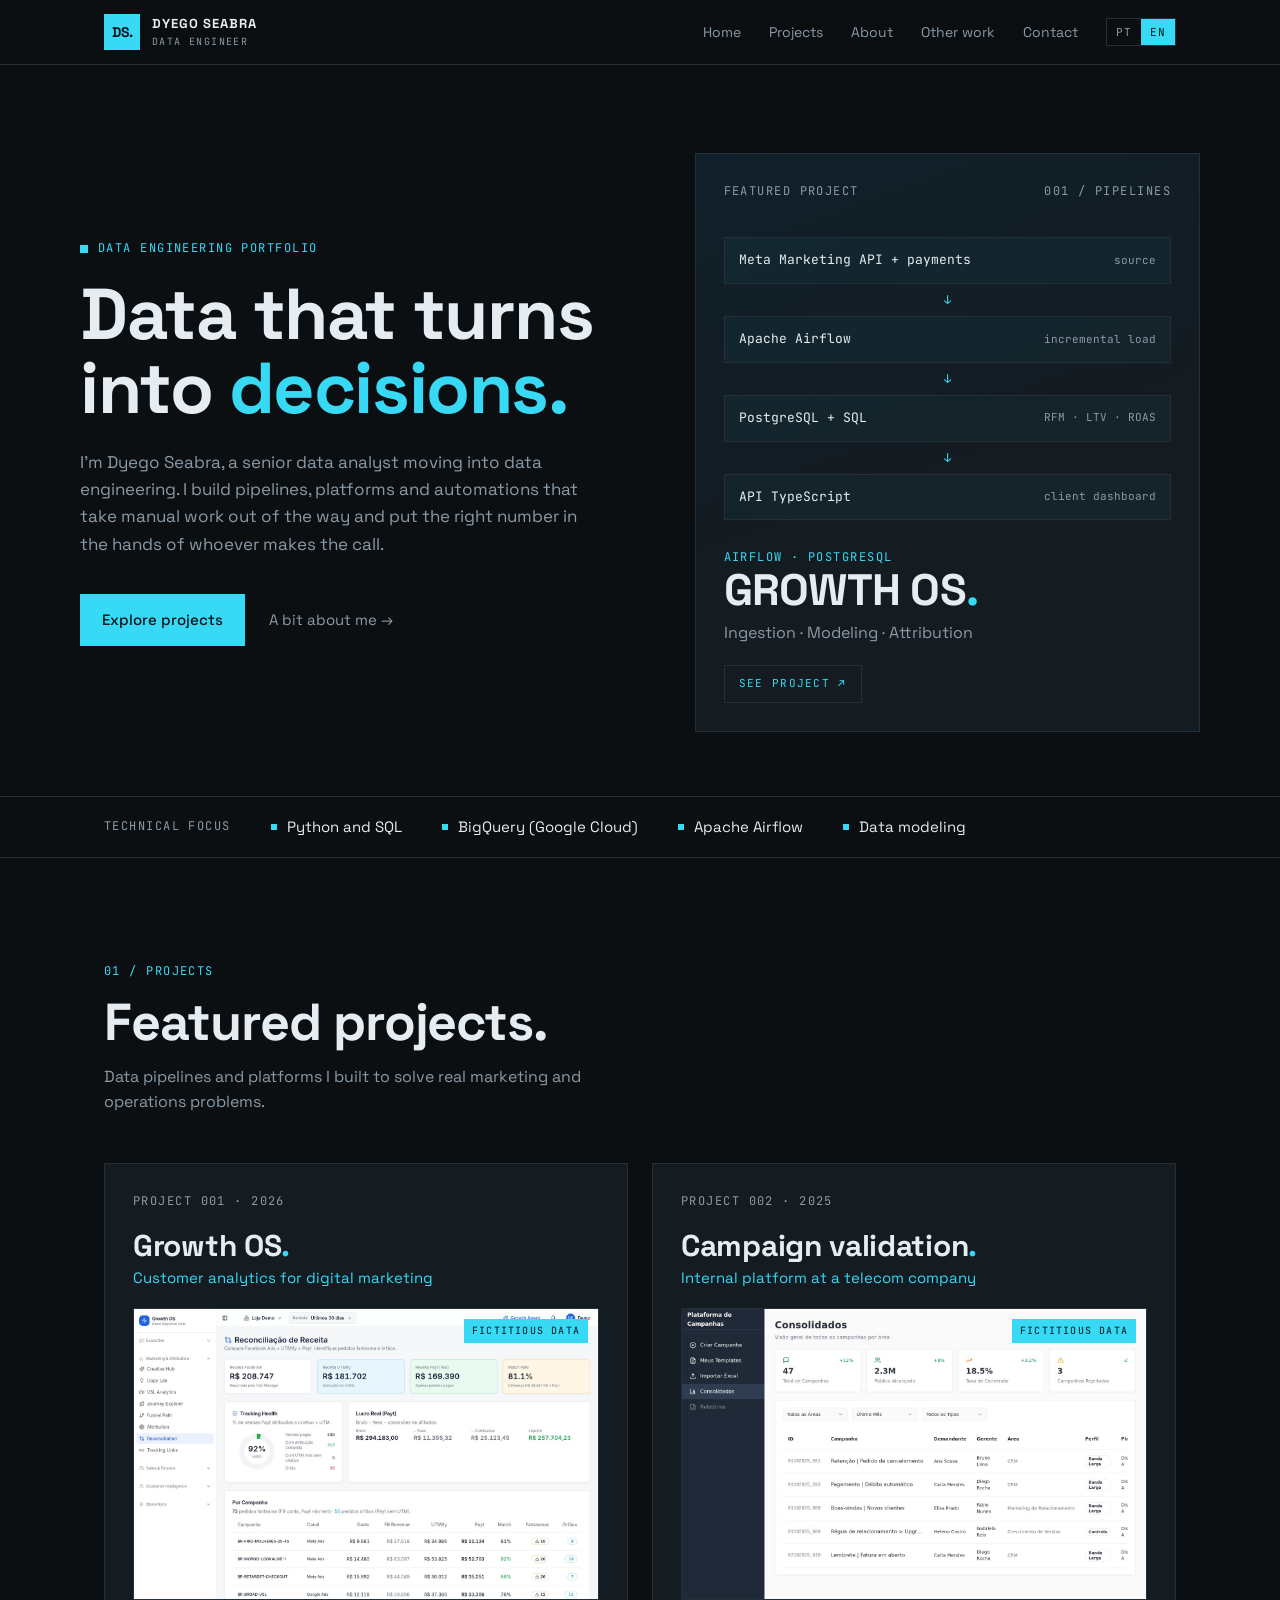
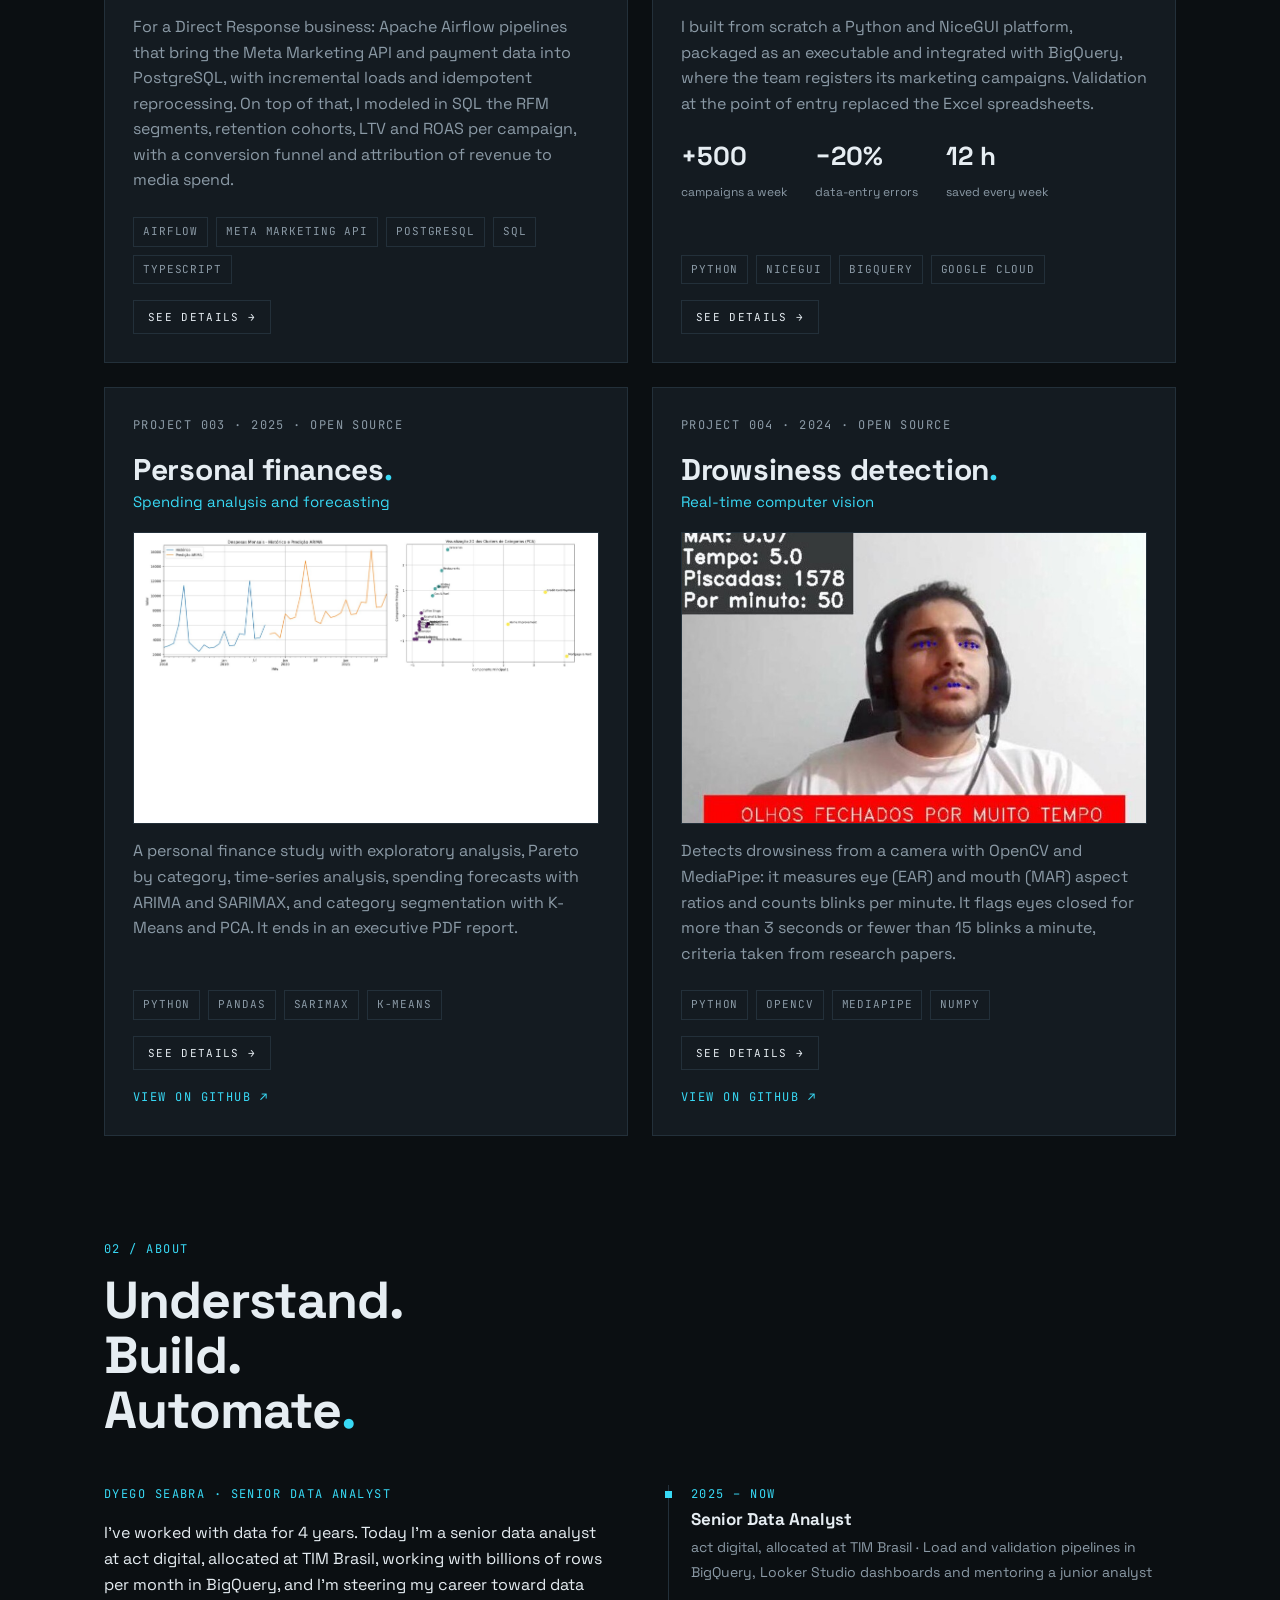
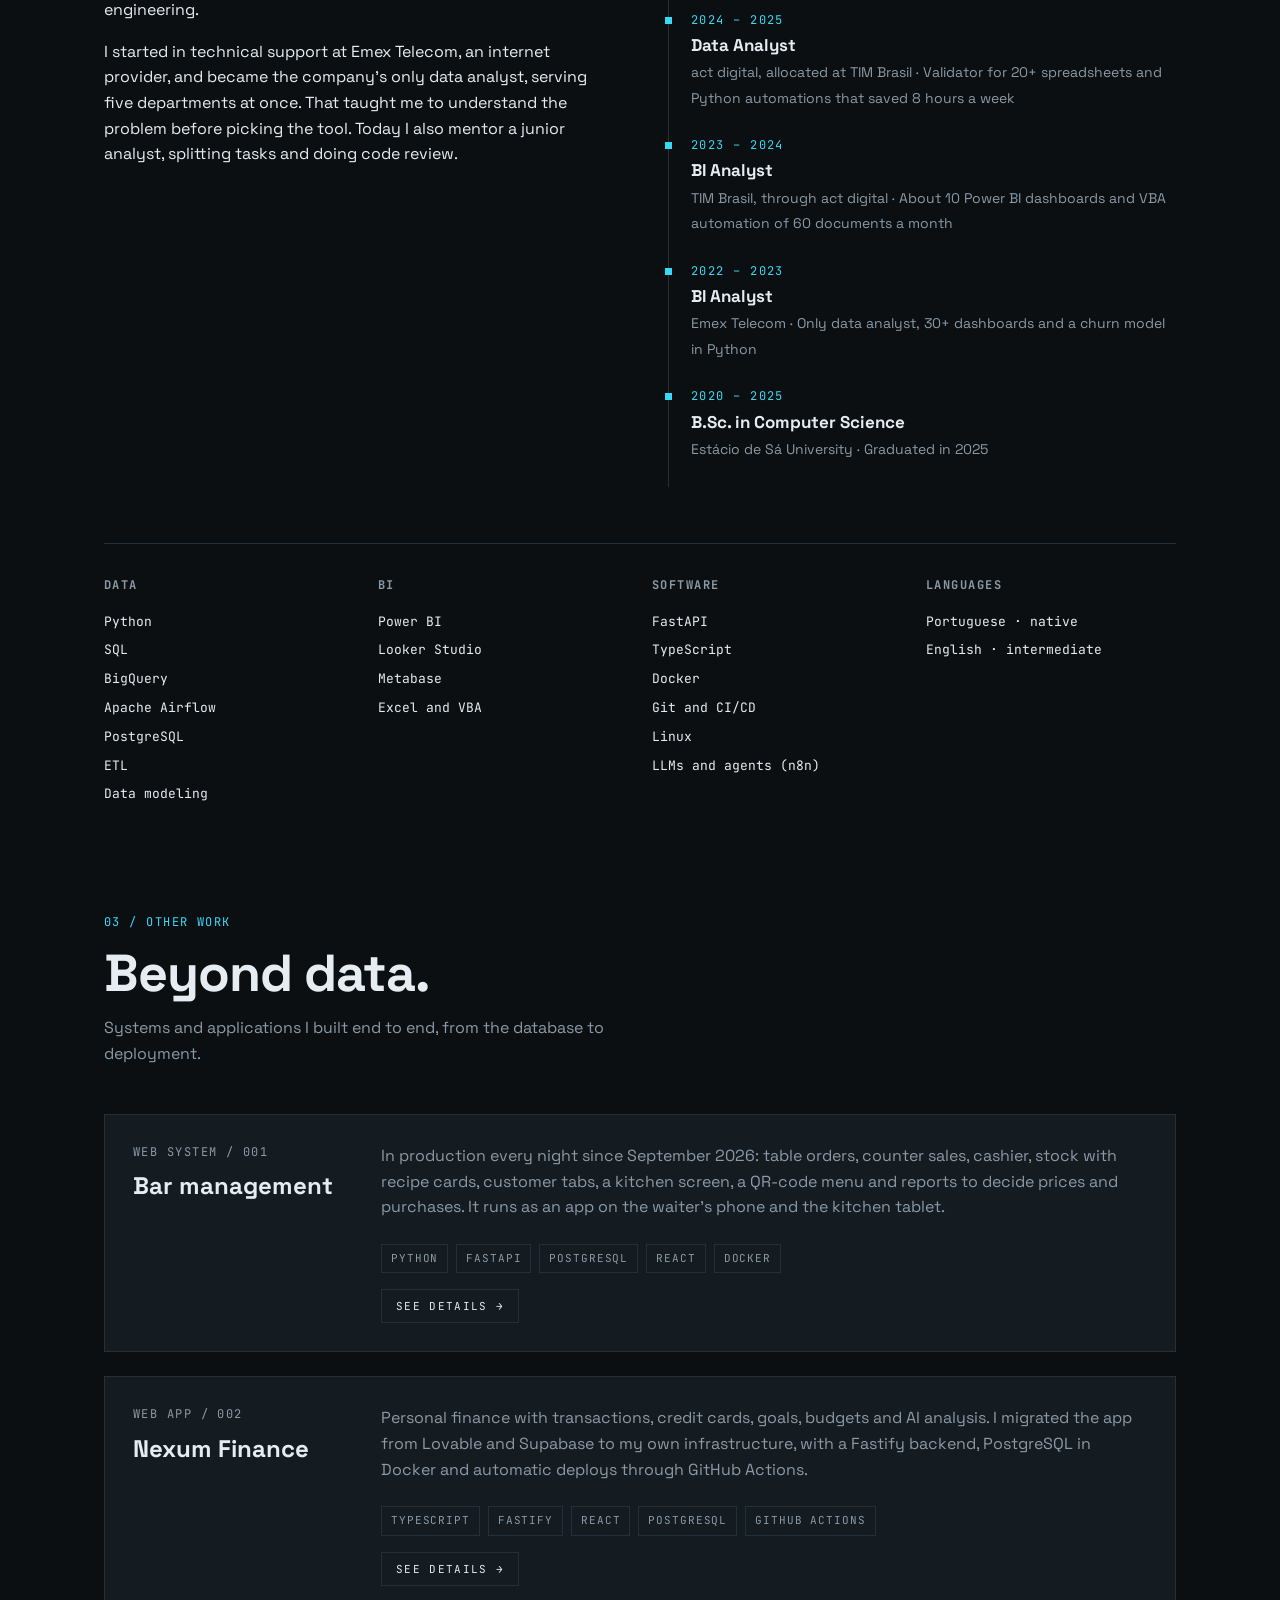
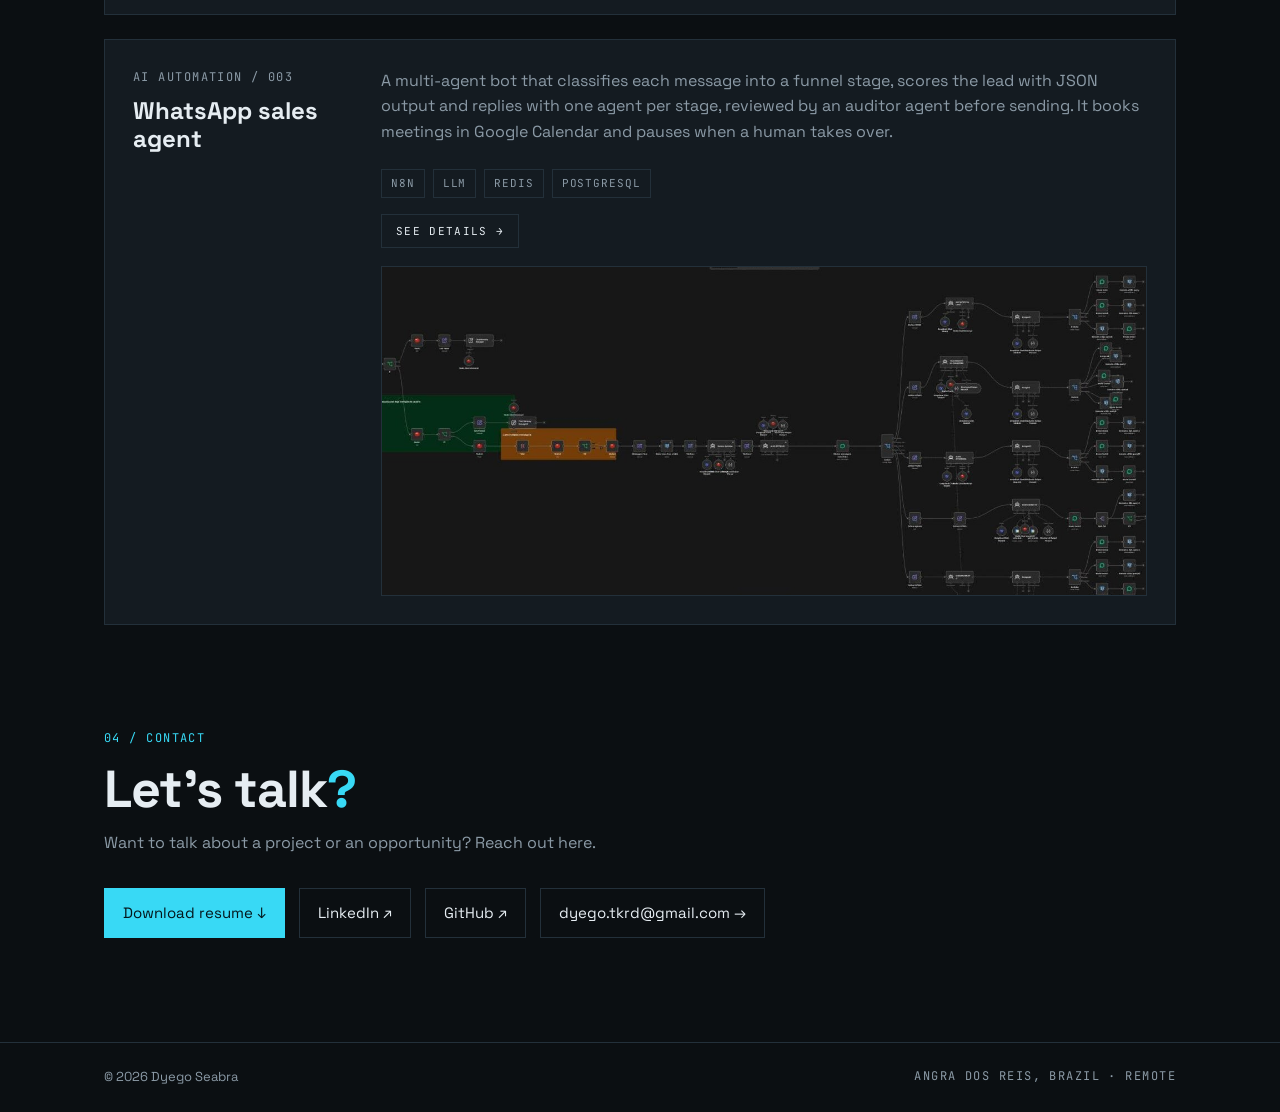
==== index.html @ cc2c8b15 "Adiciona foto da detecção de sonolência Co-Authored-By: Claude Opus 5.5 <noreply@anthropic.com>" ====
<!doctype html>
<html lang="pt-BR" data-lang="pt">
<head>
<meta charset="utf-8">
<meta name="viewport" content="width=device-width, initial-scale=1">
<title>Dyego Seabra — Data Engineer</title>
<meta name="description" content="Portfólio de Dyego Seabra: pipelines de dados, BigQuery, Airflow, automação com Python e sistemas web. Data engineering portfolio.">
<link rel="preconnect" href="https://fonts.googleapis.com">
<link rel="preconnect" href="https://fonts.gstatic.com" crossorigin>
<link href="https://fonts.googleapis.com/css2?family=Space+Grotesk:wght@400;500;700&family=JetBrains+Mono:wght@400;500&display=swap" rel="stylesheet">
<script>
  // Idioma: escolha salva > idioma do navegador > português
  (function () {
    var lang = null;
    try { lang = localStorage.getItem("lang"); } catch (e) {}
    if (!lang) lang = (navigator.language || "pt").toLowerCase().indexOf("pt") === 0 ? "pt" : "en";
    document.documentElement.setAttribute("data-lang", lang);
    document.documentElement.lang = lang === "en" ? "en" : "pt-BR";
  })();
</script>
<style>
  :root {
    --bg: #0b0f12;
    --card: #141b21;
    --line: #23303a;
    --text: #e6edf2;
    --muted: #8b9aa6;
    --accent: #38d9f5;
    --accent-ink: #04161b;
    --mono: "JetBrains Mono", ui-monospace, monospace;
    --sans: "Space Grotesk", system-ui, sans-serif;
  }
  * { box-sizing: border-box; margin: 0; padding: 0; }
  html { scroll-behavior: smooth; }
  body { background: var(--bg); color: var(--text); font-family: var(--sans); line-height: 1.6; }
  a { color: inherit; text-decoration: none; }
  html[data-lang="en"] .pt { display: none !important; }
  html:not([data-lang="en"]) .en { display: none !important; }
  .wrap { max-width: 1120px; margin: 0 auto; padding: 0 24px; }
  .mono { font-family: var(--mono); font-size: 12px; letter-spacing: .12em; text-transform: uppercase; }
  .muted { color: var(--muted); }
  .accent { color: var(--accent); }

  header { position: sticky; top: 0; z-index: 10; background: rgba(11,15,18,.85); backdrop-filter: blur(8px); border-bottom: 1px solid var(--line); }
  header .wrap { display: flex; align-items: center; justify-content: space-between; height: 64px; gap: 16px; }
  .brand { display: flex; align-items: center; gap: 12px; }
  .logo { width: 36px; height: 36px; display: grid; place-items: center; background: var(--accent); color: var(--accent-ink); font-weight: 700; font-size: 14px; }
  .brand b { display: block; font-size: 13px; letter-spacing: .08em; }
  .brand span { display: block; font-family: var(--mono); font-size: 10px; color: var(--muted); letter-spacing: .14em; }
  .right { display: flex; align-items: center; gap: 28px; }
  nav { display: flex; gap: 28px; font-size: 14px; color: var(--muted); }
  nav a:hover { color: var(--text); }
  .langs { display: flex; border: 1px solid var(--line); }
  .langs button { background: none; border: 0; color: var(--muted); font-family: var(--mono); font-size: 11px; letter-spacing: .1em; padding: 6px 9px; cursor: pointer; }
  .langs button[aria-pressed="true"] { background: var(--accent); color: var(--accent-ink); }

  .hero { padding: 88px 0 64px; display: grid; grid-template-columns: 1.05fr .95fr; gap: 56px; align-items: center; }
  .eyebrow { display: flex; align-items: center; gap: 10px; color: var(--accent); margin-bottom: 20px; }
  .eyebrow::before { content: ""; width: 8px; height: 8px; background: var(--accent); flex: none; }
  h1 { font-size: clamp(44px, 6vw, 72px); line-height: 1.02; letter-spacing: -.02em; font-weight: 700; }
  .lead { margin-top: 24px; max-width: 520px; color: var(--muted); font-size: 17px; }
  .cta { margin-top: 36px; display: flex; gap: 24px; align-items: center; flex-wrap: wrap; }
  .btn { background: var(--accent); color: var(--accent-ink); padding: 14px 22px; font-weight: 500; font-size: 15px; }
  .btn:hover { filter: brightness(1.1); }
  .link { color: var(--muted); font-size: 15px; }
  .link:hover { color: var(--text); }

  .feature { border: 1px solid var(--line); background: linear-gradient(160deg, #10202a, var(--card) 55%); padding: 28px; display: block; }
  .feature .top { display: flex; justify-content: space-between; gap: 12px; color: var(--muted); }
  .pipe { margin: 36px 0 28px; display: grid; gap: 10px; }
  .node { display: flex; align-items: center; justify-content: space-between; gap: 12px; border: 1px solid var(--line); background: rgba(56,217,245,.04); padding: 12px 14px; font-family: var(--mono); font-size: 13px; }
  .node small { color: var(--muted); font-size: 11px; text-align: right; }
  .arrow { text-align: center; color: var(--accent); font-family: var(--mono); font-size: 12px; line-height: 1; }
  .feature h3 { font-size: 44px; line-height: 1; letter-spacing: -.02em; }
  .feature p { color: var(--muted); margin-top: 8px; }
  .feature .more { display: inline-block; margin-top: 20px; color: var(--accent); }

  .focus { border-top: 1px solid var(--line); border-bottom: 1px solid var(--line); }
  .focus .wrap { display: flex; align-items: center; gap: 16px 40px; padding-top: 18px; padding-bottom: 18px; flex-wrap: wrap; }
  .focus .item { display: flex; align-items: center; gap: 10px; font-size: 15px; }
  .focus .item::before { content: ""; width: 6px; height: 6px; background: var(--accent); }

  section { padding: 104px 0 0; }
  .label { color: var(--accent); margin-bottom: 14px; }
  h2 { font-size: clamp(34px, 4.5vw, 52px); line-height: 1.05; letter-spacing: -.02em; }
  .intro { color: var(--muted); max-width: 560px; margin-top: 14px; }

  .grid { margin-top: 48px; display: grid; grid-template-columns: repeat(2, 1fr); gap: 24px; }
  .card { border: 1px solid var(--line); background: var(--card); padding: 28px; display: flex; flex-direction: column; }
  .card .num { color: var(--muted); }
  .card h3 { font-size: 30px; line-height: 1.1; margin: 18px 0 4px; letter-spacing: -.01em; }
  .card .sub { color: var(--accent); font-size: 15px; }
  .card p { color: var(--muted); margin-top: 14px; }
  .stats { display: flex; gap: 28px; margin-top: 20px; flex-wrap: wrap; }
  .stats div b { display: block; font-size: 26px; }
  .stats div span { font-size: 12px; color: var(--muted); }
  .tags { margin-top: auto; padding-top: 24px; display: flex; flex-wrap: wrap; gap: 8px; }
  .tag { font-family: var(--mono); font-size: 11px; letter-spacing: .08em; border: 1px solid var(--line); padding: 5px 9px; color: var(--muted); }
  .shot { position: relative; display: block; margin-top: 18px; border: 1px solid var(--line); background: #fff; overflow: hidden; }
  .shot img { display: block; width: 100%; aspect-ratio: 16 / 10; object-fit: cover; object-position: top left; transition: transform .3s; }
  .shot:hover img { transform: scale(1.02); }
  .shot.wide { background: #1e1e1e; }
  .shot.wide img { aspect-ratio: 21 / 9; object-position: center; }
  .shot.fit img { object-fit: contain; }
  .shot.dark { background: #1e1e1e; }
  .shot.dark img { object-position: center; }
  .badge { position: absolute; top: 10px; right: 10px; background: var(--accent); color: var(--accent-ink); font-size: 10px; padding: 4px 8px; }
  .card .repo { margin-top: 18px; color: var(--accent); }
  .card .repo:hover { text-decoration: underline; }

  .about { display: grid; grid-template-columns: 1fr 1fr; gap: 56px; margin-top: 48px; }
  .about p + p { margin-top: 16px; }
  .about .who { color: var(--accent); margin: 0 0 16px; }
  .timeline { list-style: none; border-left: 1px solid var(--line); }
  .timeline li { padding: 0 0 26px 22px; position: relative; }
  .timeline li::before { content: ""; position: absolute; left: -4px; top: 6px; width: 7px; height: 7px; background: var(--accent); }
  .timeline .when { color: var(--accent); }
  .timeline b { display: block; font-size: 17px; margin-top: 2px; }
  .timeline span.d { color: var(--muted); font-size: 14px; }
  .skills { margin-top: 56px; display: grid; grid-template-columns: repeat(4, 1fr); gap: 24px; border-top: 1px solid var(--line); padding-top: 32px; }
  .skills h4 { margin-bottom: 12px; color: var(--muted); }
  .skills li { list-style: none; font-family: var(--mono); font-size: 13px; padding: 4px 0; }

  .others { margin-top: 48px; display: grid; gap: 24px; }
  .row { border: 1px solid var(--line); background: var(--card); padding: 28px; display: grid; grid-template-columns: 220px 1fr; gap: 28px; }
  .row h3 { font-size: 24px; line-height: 1.15; margin-top: 10px; }
  .row p { color: var(--muted); }

  .contact { padding-bottom: 104px; }
  .links { margin-top: 32px; display: flex; gap: 14px; flex-wrap: wrap; }
  .pill { border: 1px solid var(--line); padding: 12px 18px; font-size: 15px; }
  .pill:hover { border-color: var(--accent); color: var(--accent); }
  .pill.solid { background: var(--accent); color: var(--accent-ink); border-color: var(--accent); }
  .pill.solid:hover { filter: brightness(1.1); color: var(--accent-ink); }
  footer { border-top: 1px solid var(--line); padding: 24px 0; color: var(--muted); font-size: 13px; }
  footer .wrap { display: flex; justify-content: space-between; gap: 16px; flex-wrap: wrap; }


  /* Painel de detalhes */
  .more { margin-top: 16px; align-self: flex-start; background: none; border: 1px solid var(--line); color: var(--text); padding: 9px 14px; cursor: pointer; font-size: 11px; }
  .more:hover { border-color: var(--accent); color: var(--accent); }
  dialog#projeto { margin: auto; padding: 0; border: 1px solid var(--line); background: var(--bg); color: var(--text); width: min(980px, calc(100vw - 32px)); max-height: calc(100vh - 48px); }
  dialog#projeto::backdrop { background: rgba(3,6,8,.78); backdrop-filter: blur(3px); }
  .m-wrap { position: relative; padding: 36px; overflow-y: auto; max-height: calc(100vh - 50px); }
  .m-close { position: sticky; top: 0; float: right; margin: -16px -16px 0 0; width: 40px; height: 40px; background: var(--card); color: var(--text); border: 1px solid var(--line); font-size: 22px; cursor: pointer; z-index: 2; }
  .m-close:hover { color: var(--accent); border-color: var(--accent); }
  .m-kicker { color: var(--muted); }
  .m-title { font-size: clamp(30px, 4vw, 44px); line-height: 1.05; margin-top: 10px; letter-spacing: -.02em; }
  .m-sub { color: var(--accent); margin-top: 6px; }
  .m-main { margin-top: 24px; border: 1px solid var(--line); background: #fff; }
  .m-main img { display: block; width: 100%; max-height: 62vh; object-fit: contain; background: #fff; }
  .m-main figcaption { background: var(--card); color: var(--muted); font-size: 14px; padding: 12px 14px; border-top: 1px solid var(--line); }
  .m-thumbs { display: flex; gap: 10px; margin-top: 10px; overflow-x: auto; }
  .m-thumb { flex: none; width: 120px; height: 76px; padding: 0; border: 1px solid var(--line); background: #fff; cursor: pointer; opacity: .55; }
  .m-thumb.on, .m-thumb:hover { opacity: 1; border-color: var(--accent); }
  .m-thumb img { width: 100%; height: 100%; object-fit: cover; object-position: top left; display: block; }
  .m-note, .m-empty { color: var(--muted); margin-top: 10px; }
  .m-empty { border: 1px dashed var(--line); padding: 22px; margin-top: 24px; text-align: center; }
  .m-body h4 { color: var(--accent); margin: 28px 0 10px; }
  .m-body p, .m-body li { color: var(--muted); }
  .m-body ul { padding-left: 18px; display: grid; gap: 6px; }
  .m-body .tags { padding-top: 0; margin-top: 0; }
  .m-body .repo { display: inline-block; margin-top: 24px; color: var(--accent); }
  body.locked { overflow: hidden; }
  @media (max-width: 560px) { .m-wrap { padding: 24px 18px; } .m-thumb { width: 92px; height: 60px; } }
  @media (max-width: 860px) {
    nav { display: none; }
    .hero, .about, .grid { grid-template-columns: 1fr; }
    .hero { padding-top: 56px; gap: 40px; }
    .skills { grid-template-columns: repeat(2, 1fr); }
    .row { grid-template-columns: 1fr; gap: 12px; }
    section { padding-top: 80px; }
  }
  @media (max-width: 420px) {
    .wrap { padding: 0 16px; }
    .skills { grid-template-columns: 1fr; }
    .feature h3 { font-size: 36px; }
    .brand b { font-size: 12px; }
  }
</style>
</head>
<body>

<header>
  <div class="wrap">
    <a class="brand" href="#inicio">
      <div class="logo">DS.</div>
      <div><b>DYEGO SEABRA</b><span>DATA ENGINEER</span></div>
    </a>
    <div class="right">
      <nav>
        <a href="#inicio"><span class="pt">Início</span><span class="en">Home</span></a>
        <a href="#projetos"><span class="pt">Projetos</span><span class="en">Projects</span></a>
        <a href="#sobre"><span class="pt">Sobre</span><span class="en">About</span></a>
        <a href="#outros"><span class="pt">Outros trabalhos</span><span class="en">Other work</span></a>
        <a href="#contato"><span class="pt">Contato</span><span class="en">Contact</span></a>
      </nav>
      <div class="langs" role="group" aria-label="Idioma / Language">
        <button type="button" data-set="pt">PT</button>
        <button type="button" data-set="en">EN</button>
      </div>
    </div>
  </div>
</header>

<main>
  <div class="wrap hero" id="inicio">
    <div>
      <div class="eyebrow mono"><span class="pt">Portfólio de engenharia de dados</span><span class="en">Data engineering portfolio</span></div>
      <h1 class="pt">Dados que viram <span class="accent">decisão.</span></h1>
      <h1 class="en">Data that turns into <span class="accent">decisions.</span></h1>
      <p class="lead pt">Sou Dyego Seabra, analista de dados sênior em transição para engenharia de dados. Construo pipelines, plataformas e automações que tiram o trabalho manual do caminho e deixam o número certo na mão de quem decide.</p>
      <p class="lead en">I'm Dyego Seabra, a senior data analyst moving into data engineering. I build pipelines, platforms and automations that take manual work out of the way and put the right number in the hands of whoever makes the call.</p>
      <div class="cta">
        <a class="btn" href="#projetos"><span class="pt">Explorar projetos</span><span class="en">Explore projects</span></a>
        <a class="link" href="#sobre"><span class="pt">Um pouco sobre mim →</span><span class="en">A bit about me →</span></a>
      </div>
    </div>

    <a class="feature" href="#projetos">
      <div class="top mono"><span><span class="pt">Projeto em destaque</span><span class="en">Featured project</span></span><span>001 / Pipelines</span></div>
      <div class="pipe" aria-hidden="true">
        <div class="node"><span>Meta Marketing API + <span class="pt">pagamentos</span><span class="en">payments</span></span> <small><span class="pt">fonte</span><span class="en">source</span></small></div>
        <div class="arrow">↓</div>
        <div class="node">Apache Airflow <small><span class="pt">carga incremental</span><span class="en">incremental load</span></small></div>
        <div class="arrow">↓</div>
        <div class="node">PostgreSQL + SQL <small>RFM · LTV · ROAS</small></div>
        <div class="arrow">↓</div>
        <div class="node">API TypeScript <small><span class="pt">painel do cliente</span><span class="en">client dashboard</span></small></div>
      </div>
      <div class="mono accent">Airflow · PostgreSQL</div>
      <h3>GROWTH OS<span class="accent">.</span></h3>
      <p><span class="pt">Ingestão · Modelagem · Atribuição</span><span class="en">Ingestion · Modeling · Attribution</span></p>
      <span class="more mono"><span class="pt">Conhecer projeto ↗</span><span class="en">See project ↗</span></span>
    </a>
  </div>

  <div class="focus">
    <div class="wrap">
      <span class="mono muted"><span class="pt">Foco técnico</span><span class="en">Technical focus</span></span>
      <span class="item"><span class="pt">Python e SQL</span><span class="en">Python and SQL</span></span>
      <span class="item">BigQuery (Google Cloud)</span>
      <span class="item">Apache Airflow</span>
      <span class="item"><span class="pt">Modelagem de dados</span><span class="en">Data modeling</span></span>
    </div>
  </div>

  <section id="projetos">
    <div class="wrap">
      <div class="label mono"><span class="pt">01 / Projetos</span><span class="en">01 / Projects</span></div>
      <h2><span class="pt">Projetos em destaque.</span><span class="en">Featured projects.</span></h2>
      <p class="intro pt">Pipelines e plataformas de dados que construí para resolver problemas reais de marketing e operação.</p>
      <p class="intro en">Data pipelines and platforms I built to solve real marketing and operations problems.</p>

      <div class="grid">
        <article class="card">
          <div class="num mono"><span class="pt">Projeto</span><span class="en">Project</span> 001 · 2026</div>
          <h3>Growth OS<span class="accent">.</span></h3>
          <div class="sub"><span class="pt">Customer Analytics para marketing digital</span><span class="en">Customer analytics for digital marketing</span></div>
          <a class="shot" href="#growth-os" data-open="growth-os"><img src="assets/img/growth-os.jpg" alt="Tela de reconciliação de receita do Growth OS" loading="lazy"><span class="badge mono"><span class="pt">Dados fictícios</span><span class="en">Fictitious data</span></span></a>
          <p class="pt">Para um cliente de Direct Response: pipelines em Apache Airflow que trazem a Meta Marketing API e os pagamentos para o PostgreSQL, com carga incremental e reprocessamento idempotente. Em cima disso, modelei em SQL o RFM, as coortes de retenção, o LTV e o ROAS por campanha, com funil de conversões e atribuição da receita ao gasto de mídia.</p>
          <p class="en">For a Direct Response business: Apache Airflow pipelines that bring the Meta Marketing API and payment data into PostgreSQL, with incremental loads and idempotent reprocessing. On top of that, I modeled in SQL the RFM segments, retention cohorts, LTV and ROAS per campaign, with a conversion funnel and attribution of revenue to media spend.</p>
          <div class="tags"><span class="tag">AIRFLOW</span><span class="tag">META MARKETING API</span><span class="tag">POSTGRESQL</span><span class="tag">SQL</span><span class="tag">TYPESCRIPT</span></div>
          <button type="button" class="more mono" data-open="growth-os"><span class="pt">Ver detalhes →</span><span class="en">See details →</span></button>
        </article>

        <article class="card">
          <div class="num mono"><span class="pt">Projeto</span><span class="en">Project</span> 002 · 2025</div>
          <h3><span class="pt">Validação de campanhas</span><span class="en">Campaign validation</span><span class="accent">.</span></h3>
          <div class="sub"><span class="pt">Plataforma interna numa operadora de telecom</span><span class="en">Internal platform at a telecom company</span></div>
          <a class="shot" href="#campanhas" data-open="campanhas"><img src="assets/img/campanhas-consolidados.jpg" alt="Tela de consolidados da plataforma de campanhas" loading="lazy"><span class="badge mono"><span class="pt">Dados fictícios</span><span class="en">Fictitious data</span></span></a>
          <p class="pt">Criei do zero uma plataforma em Python e NiceGUI, empacotada como executável e integrada ao BigQuery, onde a equipe cadastra as campanhas de marketing. As validações na entrada substituíram as planilhas de Excel.</p>
          <p class="en">I built from scratch a Python and NiceGUI platform, packaged as an executable and integrated with BigQuery, where the team registers its marketing campaigns. Validation at the point of entry replaced the Excel spreadsheets.</p>
          <div class="stats">
            <div><b>+500</b><span><span class="pt">campanhas por semana</span><span class="en">campaigns a week</span></span></div>
            <div><b>−20%</b><span><span class="pt">erros de cadastro</span><span class="en">data-entry errors</span></span></div>
            <div><b>12 h</b><span><span class="pt">por semana liberadas</span><span class="en">saved every week</span></span></div>
          </div>
          <div class="tags"><span class="tag">PYTHON</span><span class="tag">NICEGUI</span><span class="tag">BIGQUERY</span><span class="tag">GOOGLE CLOUD</span></div>
          <button type="button" class="more mono" data-open="campanhas"><span class="pt">Ver detalhes →</span><span class="en">See details →</span></button>
        </article>

        <article class="card">
          <div class="num mono"><span class="pt">Projeto</span><span class="en">Project</span> 003 · 2025 · <span class="pt">código aberto</span><span class="en">open source</span></div>
          <h3><span class="pt">Finanças pessoais</span><span class="en">Personal finances</span><span class="accent">.</span></h3>
          <div class="sub"><span class="pt">Análise e previsão de despesas</span><span class="en">Spending analysis and forecasting</span></div>
          <a class="shot fit" href="#financas" data-open="financas"><img src="assets/img/financas-pessoais.jpg" alt="Previsão de despesas com ARIMA e clusters de categorias com PCA" loading="lazy"></a>
          <p class="pt">Estudo de finanças pessoais com análise exploratória, Pareto por categoria, análise temporal, previsão de despesas com ARIMA e SARIMAX e segmentação de categorias com K-Means e PCA. Termina num relatório executivo em PDF.</p>
          <p class="en">A personal finance study with exploratory analysis, Pareto by category, time-series analysis, spending forecasts with ARIMA and SARIMAX, and category segmentation with K-Means and PCA. It ends in an executive PDF report.</p>
          <div class="tags"><span class="tag">PYTHON</span><span class="tag">PANDAS</span><span class="tag">SARIMAX</span><span class="tag">K-MEANS</span></div>
          <button type="button" class="more mono" data-open="financas"><span class="pt">Ver detalhes →</span><span class="en">See details →</span></button>
          <a class="repo mono" href="https://github.com/DyegoTkrD/personal-finances" target="_blank" rel="noopener"><span class="pt">Ver no GitHub ↗</span><span class="en">View on GitHub ↗</span></a>
        </article>

        <article class="card">
          <div class="num mono"><span class="pt">Projeto</span><span class="en">Project</span> 004 · 2024 · <span class="pt">código aberto</span><span class="en">open source</span></div>
          <h3><span class="pt">Detecção de sonolência</span><span class="en">Drowsiness detection</span><span class="accent">.</span></h3>
          <div class="sub"><span class="pt">Visão computacional em tempo real</span><span class="en">Real-time computer vision</span></div>
          <a class="shot dark" href="#sonolencia" data-open="sonolencia"><img src="assets/img/sonolencia.jpg" alt="Detecção de sonolência em tempo real" loading="lazy"></a>
          <p class="pt">Detecta sonolência pela câmera com OpenCV e MediaPipe: mede a abertura dos olhos (EAR) e da boca (MAR) e conta as piscadas por minuto. Sinaliza olho fechado por mais de 3 segundos ou menos de 15 piscadas por minuto, critérios tirados de artigos sobre o tema.</p>
          <p class="en">Detects drowsiness from a camera with OpenCV and MediaPipe: it measures eye (EAR) and mouth (MAR) aspect ratios and counts blinks per minute. It flags eyes closed for more than 3 seconds or fewer than 15 blinks a minute, criteria taken from research papers.</p>
          <div class="tags"><span class="tag">PYTHON</span><span class="tag">OPENCV</span><span class="tag">MEDIAPIPE</span><span class="tag">NUMPY</span></div>
          <button type="button" class="more mono" data-open="sonolencia"><span class="pt">Ver detalhes →</span><span class="en">See details →</span></button>
          <a class="repo mono" href="https://github.com/DyegoTkrD/Deteccao-Sonolencia" target="_blank" rel="noopener"><span class="pt">Ver no GitHub ↗</span><span class="en">View on GitHub ↗</span></a>
        </article>
      </div>
    </div>
  </section>

  <section id="sobre">
    <div class="wrap">
      <div class="label mono"><span class="pt">02 / Sobre</span><span class="en">02 / About</span></div>
      <h2 class="pt">Entender.<br>Construir.<br>Automatizar<span class="accent">.</span></h2>
      <h2 class="en">Understand.<br>Build.<br>Automate<span class="accent">.</span></h2>

      <div class="about">
        <div>
          <div class="who mono"><span class="pt">Dyego Seabra · Analista de dados sênior</span><span class="en">Dyego Seabra · Senior data analyst</span></div>
          <p class="pt">Trabalho com dados há 4 anos. Hoje sou analista de dados sênior na act digital, alocado na TIM Brasil, com bases de bilhões de linhas por mês no BigQuery, e estou direcionando a carreira para engenharia de dados.</p>
          <p class="en">I've worked with data for 4 years. Today I'm a senior data analyst at act digital, allocated at TIM Brasil, working with billions of rows per month in BigQuery, and I'm steering my career toward data engineering.</p>
          <p class="pt">Comecei no suporte técnico da Emex Telecom, uma provedora de internet, e virei o único analista de dados da empresa, atendendo cinco áreas ao mesmo tempo. Isso me ensinou a entender o problema antes de escolher a ferramenta. Hoje também oriento um analista júnior, com divisão de tarefas e code review.</p>
          <p class="en">I started in technical support at Emex Telecom, an internet provider, and became the company's only data analyst, serving five departments at once. That taught me to understand the problem before picking the tool. Today I also mentor a junior analyst, splitting tasks and doing code review.</p>
        </div>

        <ul class="timeline">
          <li><div class="when mono"><span class="pt">2025 – hoje</span><span class="en">2025 – now</span></div><b><span class="pt">Analista de Dados Sênior</span><span class="en">Senior Data Analyst</span></b><span class="d pt">act digital, alocado na TIM Brasil · Pipelines de carga e validação no BigQuery, dashboards em Looker Studio e orientação de um júnior</span><span class="d en">act digital, allocated at TIM Brasil · Load and validation pipelines in BigQuery, Looker Studio dashboards and mentoring a junior analyst</span></li>
          <li><div class="when mono">2024 – 2025</div><b><span class="pt">Analista de Dados Pleno</span><span class="en">Data Analyst</span></b><span class="d pt">act digital, alocado na TIM Brasil · Validador para 20+ planilhas e automações em Python que liberaram 8 h por semana</span><span class="d en">act digital, allocated at TIM Brasil · Validator for 20+ spreadsheets and Python automations that saved 8 hours a week</span></li>
          <li><div class="when mono">2023 – 2024</div><b><span class="pt">Analista de BI</span><span class="en">BI Analyst</span></b><span class="d pt">TIM Brasil, pela act digital · Cerca de 10 dashboards em Power BI e automação em VBA de 60 documentos por mês</span><span class="d en">TIM Brasil, through act digital · About 10 Power BI dashboards and VBA automation of 60 documents a month</span></li>
          <li><div class="when mono">2022 – 2023</div><b><span class="pt">Analista de BI</span><span class="en">BI Analyst</span></b><span class="d pt">Emex Telecom · Único analista de dados, 30+ dashboards e um modelo de churn em Python</span><span class="d en">Emex Telecom · Only data analyst, 30+ dashboards and a churn model in Python</span></li>
          <li><div class="when mono">2020 – 2025</div><b><span class="pt">Bacharelado em Ciência da Computação</span><span class="en">B.Sc. in Computer Science</span></b><span class="d pt">Universidade Estácio de Sá · Concluído em 2025</span><span class="d en">Estácio de Sá University · Graduated in 2025</span></li>
        </ul>
      </div>

      <div class="skills">
        <div><h4 class="mono"><span class="pt">Dados</span><span class="en">Data</span></h4><ul><li>Python</li><li>SQL</li><li>BigQuery</li><li>Apache Airflow</li><li>PostgreSQL</li><li>ETL</li><li><span class="pt">Modelagem de dados</span><span class="en">Data modeling</span></li></ul></div>
        <div><h4 class="mono">BI</h4><ul><li>Power BI</li><li>Looker Studio</li><li>Metabase</li><li><span class="pt">Excel e VBA</span><span class="en">Excel and VBA</span></li></ul></div>
        <div><h4 class="mono">Software</h4><ul><li>FastAPI</li><li>TypeScript</li><li>Docker</li><li><span class="pt">Git e CI/CD</span><span class="en">Git and CI/CD</span></li><li>Linux</li><li><span class="pt">LLMs e agentes (n8n)</span><span class="en">LLMs and agents (n8n)</span></li></ul></div>
        <div><h4 class="mono"><span class="pt">Idiomas</span><span class="en">Languages</span></h4><ul><li><span class="pt">Português · nativo</span><span class="en">Portuguese · native</span></li><li><span class="pt">Inglês · intermediário</span><span class="en">English · intermediate</span></li></ul></div>
      </div>
    </div>
  </section>

  <section id="outros">
    <div class="wrap">
      <div class="label mono"><span class="pt">03 / Outros trabalhos</span><span class="en">03 / Other work</span></div>
      <h2><span class="pt">Além dos dados.</span><span class="en">Beyond data.</span></h2>
      <p class="intro pt">Sistemas e aplicações que construí de ponta a ponta, do banco ao deploy.</p>
      <p class="intro en">Systems and applications I built end to end, from the database to deployment.</p>

      <div class="others">
        <article class="row">
          <div><div class="mono muted"><span class="pt">Sistema web</span><span class="en">Web system</span> / 001</div><h3><span class="pt">Gestão para bar</span><span class="en">Bar management</span></h3></div>
          <div>
            <p class="pt">Sistema em produção todas as noites desde setembro de 2026: comanda de mesa, balcão, caixa, estoque com ficha técnica, fiado, tela da cozinha, cardápio por QR Code e relatórios para decidir preço e compra. Roda como app no celular do garçom e no tablet da cozinha.</p>
            <p class="en">In production every night since September 2026: table orders, counter sales, cashier, stock with recipe cards, customer tabs, a kitchen screen, a QR-code menu and reports to decide prices and purchases. It runs as an app on the waiter's phone and the kitchen tablet.</p>
            <div class="tags"><span class="tag">PYTHON</span><span class="tag">FASTAPI</span><span class="tag">POSTGRESQL</span><span class="tag">REACT</span><span class="tag">DOCKER</span></div>
          <button type="button" class="more mono" data-open="bar"><span class="pt">Ver detalhes →</span><span class="en">See details →</span></button>
          </div>
        </article>
        <article class="row">
          <div><div class="mono muted"><span class="pt">Aplicação web</span><span class="en">Web app</span> / 002</div><h3>Nexum Finance</h3></div>
          <div>
            <p class="pt">Finanças pessoais com lançamentos, cartões, metas, orçamentos e análise com IA. Migrei a aplicação do Lovable e do Supabase para infraestrutura própria, com backend em Fastify, PostgreSQL em Docker e deploy automático pelo GitHub Actions.</p>
            <p class="en">Personal finance with transactions, credit cards, goals, budgets and AI analysis. I migrated the app from Lovable and Supabase to my own infrastructure, with a Fastify backend, PostgreSQL in Docker and automatic deploys through GitHub Actions.</p>
            <div class="tags"><span class="tag">TYPESCRIPT</span><span class="tag">FASTIFY</span><span class="tag">REACT</span><span class="tag">POSTGRESQL</span><span class="tag">GITHUB ACTIONS</span></div>
          <button type="button" class="more mono" data-open="nexum"><span class="pt">Ver detalhes →</span><span class="en">See details →</span></button>
          </div>
        </article>
        <article class="row">
          <div><div class="mono muted"><span class="pt">Automação com IA</span><span class="en">AI automation</span> / 003</div><h3><span class="pt">Agente comercial de WhatsApp</span><span class="en">WhatsApp sales agent</span></h3></div>
          <div>
            <p class="pt">Bot multiagente que classifica cada mensagem numa etapa do funil, pontua o lead com saída em JSON e responde com um agente por etapa, revisado por um agente auditor antes do envio. Agenda reuniões no Google Calendar e pausa quando um humano assume a conversa.</p>
            <p class="en">A multi-agent bot that classifies each message into a funnel stage, scores the lead with JSON output and replies with one agent per stage, reviewed by an auditor agent before sending. It books meetings in Google Calendar and pauses when a human takes over.</p>
            <div class="tags"><span class="tag">N8N</span><span class="tag">LLM</span><span class="tag">REDIS</span><span class="tag">POSTGRESQL</span></div>
          <button type="button" class="more mono" data-open="agente"><span class="pt">Ver detalhes →</span><span class="en">See details →</span></button>
          <a class="shot wide" href="#agente" data-open="agente"><img src="assets/img/agente-whatsapp.jpg" alt="Fluxo do agente no n8n" loading="lazy"></a>
          </div>
        </article>
      </div>
    </div>
  </section>

  <section id="contato" class="contact">
    <div class="wrap">
      <div class="label mono"><span class="pt">04 / Contato</span><span class="en">04 / Contact</span></div>
      <h2><span class="pt">Vamos conversar</span><span class="en">Let's talk</span><span class="accent">?</span></h2>
      <p class="intro pt">Quer falar sobre um projeto ou uma oportunidade? Me chama por aqui.</p>
      <p class="intro en">Want to talk about a project or an opportunity? Reach out here.</p>
      <div class="links">
        <a class="pill solid pt" href="assets/Dyego_Seabra_Engenheiro_de_Dados.pdf" download>Baixar currículo ↓</a>
        <a class="pill solid en" href="assets/Dyego_Seabra_Data_Engineer.pdf" download>Download resume ↓</a>
        <a class="pill" href="https://www.linkedin.com/in/dyegoseabradata" target="_blank" rel="noopener">LinkedIn ↗</a>
        <a class="pill" href="https://github.com/DyegoTkrD" target="_blank" rel="noopener">GitHub ↗</a>
        <a class="pill" href="mailto:dyego.tkrd@gmail.com">dyego.tkrd@gmail.com →</a>
      </div>
    </div>
  </section>
</main>
<dialog id="projeto" aria-labelledby="m-title"><div class="m-wrap"><button type="button" class="m-close" aria-label="Fechar / Close">×</button><div class="m-content"></div></div></dialog>
<template id="p-growth-os"><div class="m-kicker mono"><span class="pt">Projeto 001 · abr–jun 2026</span><span class="en">Project 001 · Apr–Jun 2026</span></div><h3 class="m-title"><span class="pt">Growth OS</span><span class="en">Growth OS</span><span class="accent">.</span></h3><div class="m-sub"><span class="pt">Customer Analytics para marketing digital</span><span class="en">Customer analytics for digital marketing</span></div><figure class="m-main"><img src="assets/img/growth-os.jpg" alt=""><figcaption><span class="pt">Reconciliação de receita: cruza a receita reportada pelo Facebook, a atribuída por UTM e a efetivamente paga, e aponta pedidos fantasma e órfãos.</span><span class="en">Revenue reconciliation: matches revenue reported by Facebook, revenue attributed by UTM and revenue actually paid, and flags ghost and orphan orders.</span></figcaption></figure><div class="m-thumbs"><button type="button" class="m-thumb on" data-src="assets/img/growth-os.jpg" data-pt="Reconciliação de receita: cruza a receita reportada pelo Facebook, a atribuída por UTM e a efetivamente paga, e aponta pedidos fantasma e órfãos." data-en="Revenue reconciliation: matches revenue reported by Facebook, revenue attributed by UTM and revenue actually paid, and flags ghost and orphan orders."><img src="assets/img/growth-os.jpg" alt="" loading="lazy"></button><button type="button" class="m-thumb" data-src="assets/img/growth-os-funil.jpg" data-pt="Funil do checkout: o caminho real dos compradores, com bump, upsell e o ponto de maior saída." data-en="Checkout funnel: the real path of buyers, with bump, upsell and the biggest drop-off point."><img src="assets/img/growth-os-funil.jpg" alt="" loading="lazy"></button><button type="button" class="m-thumb" data-src="assets/img/growth-os-war-room.jpg" data-pt="War Room: lucro do dia, feed de vendas e criativos com melhor e pior resultado." data-en="War Room: today's profit, live sales feed and best and worst performing creatives."><img src="assets/img/growth-os-war-room.jpg" alt="" loading="lazy"></button></div><p class="m-note mono"><span class="pt">As telas usam dados fictícios gerados pelo próprio sistema.</span><span class="en">Screens use fictitious data generated by the system itself.</span></p><div class="m-body"><h4 class="mono"><span class="pt">Contexto</span><span class="en">Context</span></h4><p><span class="pt">Um cliente de Direct Response, com infoprodutos e e-commerce, precisava ligar a receita de cada venda ao gasto de mídia de cada campanha.</span><span class="en">A Direct Response business, selling info products and e-commerce, needed to connect the revenue of each sale to the media spend of each campaign.</span></p><h4 class="mono"><span class="pt">O que eu fiz</span><span class="en">What I did</span></h4><ul><li><span class="pt">Pipelines de ingestão em Apache Airflow que trazem a Meta Marketing API e os pagamentos para o PostgreSQL.</span><span class="en">Apache Airflow ingestion pipelines that bring the Meta Marketing API and payment data into PostgreSQL.</span></li><li><span class="pt">Carga incremental por watermark e reprocessamento idempotente: rodar de novo não duplica nenhum dado.</span><span class="en">Watermark-based incremental loads and idempotent reprocessing: a rerun never duplicates data.</span></li><li><span class="pt">Modelagem em SQL de RFM, coortes de retenção, LTV e ROAS por campanha.</span><span class="en">SQL modeling of RFM segments, retention cohorts, LTV and ROAS per campaign.</span></li><li><span class="pt">Funil de conversões e atribuição da receita líquida ao gasto de mídia.</span><span class="en">Conversion funnel and attribution of net revenue to media spend.</span></li><li><span class="pt">Dados servidos por uma API em TypeScript para o painel do cliente.</span><span class="en">Data served through a TypeScript API to the client dashboard.</span></li></ul><h4 class="mono">Stack</h4><div class="tags"><span class=tag>APACHE AIRFLOW</span><span class=tag>PYTHON</span><span class=tag>SQL</span><span class=tag>POSTGRESQL</span><span class=tag>META MARKETING API</span><span class=tag>TYPESCRIPT</span></div></div></template><template id="p-campanhas"><div class="m-kicker mono"><span class="pt">Projeto 002 · 2025</span><span class="en">Project 002 · 2025</span></div><h3 class="m-title"><span class="pt">Validação de campanhas</span><span class="en">Campaign validation</span><span class="accent">.</span></h3><div class="m-sub"><span class="pt">Plataforma interna numa operadora de telecom</span><span class="en">Internal platform at a telecom company</span></div><figure class="m-main"><img src="assets/img/campanhas-consolidados.jpg" alt=""><figcaption><span class="pt">Consolidados: volume, público alcançado, conversão e campanhas rejeitadas por área.</span><span class="en">Overview: volume, audience reached, conversion and rejected campaigns by area.</span></figcaption></figure><div class="m-thumbs"><button type="button" class="m-thumb on" data-src="assets/img/campanhas-consolidados.jpg" data-pt="Consolidados: volume, público alcançado, conversão e campanhas rejeitadas por área." data-en="Overview: volume, audience reached, conversion and rejected campaigns by area."><img src="assets/img/campanhas-consolidados.jpg" alt="" loading="lazy"></button><button type="button" class="m-thumb" data-src="assets/img/campanhas-formulario.jpg" data-pt="Cadastro da campanha em blocos, com campos obrigatórios e dados do demandante preenchidos automaticamente." data-en="Campaign registration in blocks, with required fields and requester data filled in automatically."><img src="assets/img/campanhas-formulario.jpg" alt="" loading="lazy"></button><button type="button" class="m-thumb" data-src="assets/img/campanhas-mensagem.jpg" data-pt="Configuração da mensagem com contagem de caracteres e pré-visualização antes de enviar para validação." data-en="Message setup with character count and a preview before sending it for validation."><img src="assets/img/campanhas-mensagem.jpg" alt="" loading="lazy"></button><button type="button" class="m-thumb" data-src="assets/img/campanhas-templates.jpg" data-pt="Templates salvos para reutilizar campanhas recorrentes." data-en="Saved templates to reuse recurring campaigns."><img src="assets/img/campanhas-templates.jpg" alt="" loading="lazy"></button></div><p class="m-note mono"><span class="pt">Protótipo da interface em React, com dados fictícios. A versão em uso é em Python e NiceGUI.</span><span class="en">React interface prototype with fictitious data. The version in use is built in Python and NiceGUI.</span></p><div class="m-body"><h4 class="mono"><span class="pt">Contexto</span><span class="en">Context</span></h4><p><span class="pt">A equipe de marketing cadastrava as campanhas em planilhas de Excel, sem nenhuma validação na entrada.</span><span class="en">The marketing team registered campaigns in Excel spreadsheets, with no validation at the point of entry.</span></p><h4 class="mono"><span class="pt">O que eu fiz</span><span class="en">What I did</span></h4><ul><li><span class="pt">Criei do zero uma plataforma em Python e NiceGUI, empacotada como executável.</span><span class="en">Built from scratch a Python and NiceGUI platform, packaged as an executable.</span></li><li><span class="pt">Integração com o BigQuery pelo Google Cloud SDK: o cadastro já cai na base de dados.</span><span class="en">Integration with BigQuery through the Google Cloud SDK: each registration lands straight in the database.</span></li><li><span class="pt">Validações na entrada, que barram o erro antes de ele chegar à base.</span><span class="en">Validation at the point of entry, which stops errors before they reach the database.</span></li></ul><h4 class="mono"><span class="pt">Resultado</span><span class="en">Outcome</span></h4><ul><li><span class="pt">Mais de 500 campanhas cadastradas por semana.</span><span class="en">More than 500 campaigns registered every week.</span></li><li><span class="pt">20% menos erros de cadastro.</span><span class="en">20% fewer data-entry errors.</span></li><li><span class="pt">12 horas por semana liberadas para a equipe.</span><span class="en">12 hours a week saved for the team.</span></li></ul><h4 class="mono">Stack</h4><div class="tags"><span class=tag>PYTHON</span><span class=tag>NICEGUI</span><span class=tag>BIGQUERY</span><span class=tag>GOOGLE CLOUD SDK</span><span class=tag>SQL</span></div></div></template><template id="p-financas"><div class="m-kicker mono"><span class="pt">Projeto 003 · 2025 · código aberto</span><span class="en">Project 003 · 2025 · open source</span></div><h3 class="m-title"><span class="pt">Finanças pessoais</span><span class="en">Personal finances</span><span class="accent">.</span></h3><div class="m-sub"><span class="pt">Análise, previsão e segmentação de gastos</span><span class="en">Spending analysis, forecasting and segmentation</span></div><figure class="m-main"><img src="assets/img/fin-gastos-por-categoria.jpg" alt=""><figcaption><span class="pt">Pareto por categoria: mercado e restaurantes somam 27% dos gastos.</span><span class="en">Pareto by category: groceries and restaurants add up to 27% of spending.</span></figcaption></figure><div class="m-thumbs"><button type="button" class="m-thumb on" data-src="assets/img/fin-gastos-por-categoria.jpg" data-pt="Pareto por categoria: mercado e restaurantes somam 27% dos gastos." data-en="Pareto by category: groceries and restaurants add up to 27% of spending."><img src="assets/img/fin-gastos-por-categoria.jpg" alt="" loading="lazy"></button><button type="button" class="m-thumb" data-src="assets/img/fin-analise-temporal.jpg" data-pt="Série mensal de transações e gastos, com picos sazonais." data-en="Monthly series of transactions and spending, with seasonal peaks."><img src="assets/img/fin-analise-temporal.jpg" alt="" loading="lazy"></button><button type="button" class="m-thumb" data-src="assets/img/fin-previsao-arima.jpg" data-pt="Previsão de despesas com ARIMA, que acompanhou bem a série real." data-en="ARIMA spending forecast, which tracked the real series closely."><img src="assets/img/fin-previsao-arima.jpg" alt="" loading="lazy"></button><button type="button" class="m-thumb" data-src="assets/img/fin-selecao-de-clusters.jpg" data-pt="Método do cotovelo: quebra a partir de 3 clusters." data-en="Elbow method: the curve breaks after 3 clusters."><img src="assets/img/fin-selecao-de-clusters.jpg" alt="" loading="lazy"></button><button type="button" class="m-thumb" data-src="assets/img/fin-clusters-pca.jpg" data-pt="Clusters de categorias por valor e frequência, visualizados com PCA." data-en="Category clusters by value and frequency, visualized with PCA."><img src="assets/img/fin-clusters-pca.jpg" alt="" loading="lazy"></button></div><p class="m-note mono"><span class="pt">Dataset público de exemplo, sem dados reais.</span><span class="en">Public sample dataset, no real data.</span></p><div class="m-body"><h4 class="mono"><span class="pt">Contexto</span><span class="en">Context</span></h4><p><span class="pt">Estudo de ponta a ponta sobre cerca de 800 transações de um dataset público de exemplo: de onde vem e para onde vai o dinheiro, como o gasto se comporta no tempo e quanto se deve gastar nos próximos meses.</span><span class="en">An end-to-end study of about 800 transactions from a public sample dataset: where money comes from and goes, how spending behaves over time and how much to expect in the coming months.</span></p><h4 class="mono"><span class="pt">O que eu fiz</span><span class="en">What I did</span></h4><ul><li><span class="pt">Análise exploratória e Pareto por categoria e por conta.</span><span class="en">Exploratory analysis and Pareto by category and account.</span></li><li><span class="pt">Série temporal de gastos, receitas e saldo mensal.</span><span class="en">Time series of spending, income and monthly balance.</span></li><li><span class="pt">Previsão de despesas: um modelo simples primeiro, depois ARIMA/SARIMAX.</span><span class="en">Spending forecast: a simple model first, then ARIMA/SARIMAX.</span></li><li><span class="pt">Segmentação das categorias com K-Means e visualização com PCA, com uma recomendação para cada grupo.</span><span class="en">Category segmentation with K-Means and PCA visualization, with a recommendation for each group.</span></li></ul><h4 class="mono"><span class="pt">Resultado</span><span class="en">Outcome</span></h4><ul><li><span class="pt">Três grupos de gasto com ações diferentes: renegociar os fixos de alto valor, pôr teto nos de estilo de vida e revisar assinaturas recorrentes.</span><span class="en">Three spending groups with different actions: renegotiate high-value fixed costs, cap lifestyle spending and review recurring subscriptions.</span></li><li><span class="pt">Relatório executivo em PDF com as conclusões.</span><span class="en">Executive PDF report with the conclusions.</span></li></ul><h4 class="mono">Stack</h4><div class="tags"><span class=tag>PYTHON</span><span class=tag>PANDAS</span><span class=tag>STATSMODELS</span><span class=tag>SCIKIT-LEARN</span><span class=tag>PLOTLY</span><span class=tag>JUPYTER</span></div><a class="repo mono" href="https://github.com/DyegoTkrD/personal-finances" target="_blank" rel="noopener"><span class="pt">Ver código no GitHub ↗</span><span class="en">View code on GitHub ↗</span></a></div></template><template id="p-sonolencia"><div class="m-kicker mono"><span class="pt">Projeto 004 · 2024 · código aberto</span><span class="en">Project 004 · 2024 · open source</span></div><h3 class="m-title"><span class="pt">Detecção de sonolência</span><span class="en">Drowsiness detection</span><span class="accent">.</span></h3><div class="m-sub"><span class="pt">Visão computacional em tempo real</span><span class="en">Real-time computer vision</span></div><figure class="m-main"><img src="assets/img/sonolencia.jpg" alt=""><figcaption><span class="pt">Detecção em tempo real: pontos dos olhos e da boca marcados, EAR, MAR e piscadas por minuto na tela, e o alerta de olhos fechados por muito tempo.</span><span class="en">Real-time detection: eye and mouth landmarks, EAR, MAR and blinks per minute on screen, and the eyes-closed-too-long alert.</span></figcaption></figure><div class="m-body"><h4 class="mono"><span class="pt">Contexto</span><span class="en">Context</span></h4><p><span class="pt">Detectar sinais de sonolência pela câmera, em tempo real, com critérios tirados de artigos científicos sobre piscadas e bocejos.</span><span class="en">Detect signs of drowsiness from a camera in real time, using criteria from research papers on blinking and yawning.</span></p><h4 class="mono"><span class="pt">O que eu fiz</span><span class="en">What I did</span></h4><ul><li><span class="pt">Pontos do rosto mapeados com o MediaPipe Face Mesh em cada quadro capturado com OpenCV.</span><span class="en">Face landmarks mapped with MediaPipe Face Mesh on every frame captured with OpenCV.</span></li><li><span class="pt">Cálculo de EAR (abertura dos olhos) e MAR (abertura da boca) e contagem de piscadas por minuto.</span><span class="en">Computes EAR (eye aspect ratio), MAR (mouth aspect ratio) and blinks per minute.</span></li><li><span class="pt">Alerta quando o olho fica fechado por mais de 3 segundos ou quando há menos de 15 piscadas por minuto.</span><span class="en">Alerts when the eyes stay closed for more than 3 seconds or there are fewer than 15 blinks a minute.</span></li></ul><h4 class="mono">Stack</h4><div class="tags"><span class=tag>PYTHON</span><span class=tag>OPENCV</span><span class=tag>MEDIAPIPE</span><span class=tag>NUMPY</span></div><a class="repo mono" href="https://github.com/DyegoTkrD/Deteccao-Sonolencia" target="_blank" rel="noopener"><span class="pt">Ver código no GitHub ↗</span><span class="en">View code on GitHub ↗</span></a></div></template><template id="p-bar"><div class="m-kicker mono"><span class="pt">Sistema web / 001 · desde set 2026</span><span class="en">Web system / 001 · since Sep 2026</span></div><h3 class="m-title"><span class="pt">Gestão para bar</span><span class="en">Bar management</span><span class="accent">.</span></h3><div class="m-sub"><span class="pt">Sistema em produção todas as noites</span><span class="en">In production every night</span></div><div class="m-empty mono"><span class="pt">Prints com dados fictícios em breve.</span><span class="en">Screenshots with fictitious data coming soon.</span></div><div class="m-body"><h4 class="mono"><span class="pt">Contexto</span><span class="en">Context</span></h4><p><span class="pt">Um bar do qual sou sócio precisava de um sistema único para comandas, caixa e estoque, e de relatórios para decidir preço e compra.</span><span class="en">A bar I co-own needed a single system for orders, cash and stock, plus reports to decide prices and purchases.</span></p><h4 class="mono"><span class="pt">O que eu fiz</span><span class="en">What I did</span></h4><ul><li><span class="pt">Comanda de mesa, venda de balcão, caixa, fiado e tela da cozinha.</span><span class="en">Table orders, counter sales, cashier, customer tabs and a kitchen screen.</span></li><li><span class="pt">Estoque com ficha técnica de cada produto.</span><span class="en">Stock with a recipe card for each product.</span></li><li><span class="pt">Cardápio público por QR Code e relatórios para decidir preço e compra.</span><span class="en">Public QR-code menu and reports to decide prices and purchases.</span></li><li><span class="pt">App instalável (PWA) no celular do garçom e no tablet da cozinha, servido por uma única aplicação FastAPI.</span><span class="en">Installable app (PWA) on the waiter's phone and the kitchen tablet, served by a single FastAPI application.</span></li></ul><h4 class="mono"><span class="pt">Resultado</span><span class="en">Outcome</span></h4><ul><li><span class="pt">Em operação desde 7 de setembro de 2026, um dia depois do primeiro commit.</span><span class="en">Running since September 7, 2026, one day after the first commit.</span></li></ul><h4 class="mono">Stack</h4><div class="tags"><span class=tag>PYTHON</span><span class=tag>FASTAPI</span><span class=tag>SQLALCHEMY</span><span class=tag>POSTGRESQL</span><span class=tag>REACT</span><span class=tag>TYPESCRIPT</span><span class=tag>DOCKER</span><span class=tag>NGINX</span></div></div></template><template id="p-nexum"><div class="m-kicker mono"><span class="pt">Aplicação web / 002 · desde jan 2026</span><span class="en">Web app / 002 · since Jan 2026</span></div><h3 class="m-title"><span class="pt">Nexum Finance</span><span class="en">Nexum Finance</span><span class="accent">.</span></h3><div class="m-sub"><span class="pt">Finanças pessoais com IA</span><span class="en">Personal finance with AI</span></div><div class="m-empty mono"><span class="pt">Prints com dados fictícios em breve.</span><span class="en">Screenshots with fictitious data coming soon.</span></div><div class="m-body"><h4 class="mono"><span class="pt">Contexto</span><span class="en">Context</span></h4><p><span class="pt">Uma aplicação para as minhas finanças: lançamentos, cartões, contas, metas, orçamentos e investimentos, com análise estatística e IA em cima dos dados.</span><span class="en">An app for my own finances: transactions, credit cards, accounts, goals, budgets and investments, with statistical analysis and AI on top of the data.</span></p><h4 class="mono"><span class="pt">O que eu fiz</span><span class="en">What I did</span></h4><ul><li><span class="pt">A aplicação nasceu no Lovable e no Supabase; migrei tudo para infraestrutura própria.</span><span class="en">The app started on Lovable and Supabase; I migrated everything to my own infrastructure.</span></li><li><span class="pt">Backend em Fastify com TypeScript e PostgreSQL em Docker, deixando só a autenticação no Supabase.</span><span class="en">Fastify backend in TypeScript and PostgreSQL in Docker, keeping only authentication on Supabase.</span></li><li><span class="pt">Deploy automático: cada push publica a nova versão pelo GitHub Actions.</span><span class="en">Automatic deploys: every push ships a new version through GitHub Actions.</span></li></ul><h4 class="mono">Stack</h4><div class="tags"><span class=tag>TYPESCRIPT</span><span class=tag>REACT</span><span class=tag>FASTIFY</span><span class=tag>POSTGRESQL</span><span class=tag>DOCKER</span><span class=tag>GITHUB ACTIONS</span></div></div></template><template id="p-agente"><div class="m-kicker mono"><span class="pt">Automação com IA / 003 · set 2025–jun 2026</span><span class="en">AI automation / 003 · Sep 2025–Jun 2026</span></div><h3 class="m-title"><span class="pt">Agente comercial de WhatsApp</span><span class="en">WhatsApp sales agent</span><span class="accent">.</span></h3><div class="m-sub"><span class="pt">Multiagente com LLM</span><span class="en">Multi-agent LLM bot</span></div><figure class="m-main"><img src="assets/img/agente-whatsapp-geral.jpg" alt=""><figcaption><span class="pt">Visão geral do fluxo no n8n: entrada, tratamento das mensagens, classificação e agentes por etapa.</span><span class="en">Workflow overview in n8n: input, message handling, classification and one agent per stage.</span></figcaption></figure><div class="m-thumbs"><button type="button" class="m-thumb on" data-src="assets/img/agente-whatsapp-geral.jpg" data-pt="Visão geral do fluxo no n8n: entrada, tratamento das mensagens, classificação e agentes por etapa." data-en="Workflow overview in n8n: input, message handling, classification and one agent per stage."><img src="assets/img/agente-whatsapp-geral.jpg" alt="" loading="lazy"></button><button type="button" class="m-thumb" data-src="assets/img/agente-whatsapp.jpg" data-pt="Roteamento: cada etapa do funil tem o seu agente, com memória e saída estruturada." data-en="Routing: each funnel stage has its own agent, with memory and structured output."><img src="assets/img/agente-whatsapp.jpg" alt="" loading="lazy"></button></div><div class="m-body"><h4 class="mono"><span class="pt">Contexto</span><span class="en">Context</span></h4><p><span class="pt">Responder leads no WhatsApp rápido e com consistência, e passar a conversa para um humano no momento certo.</span><span class="en">Answer sales leads on WhatsApp quickly and consistently, and hand the conversation to a human at the right moment.</span></p><h4 class="mono"><span class="pt">O que eu fiz</span><span class="en">What I did</span></h4><ul><li><span class="pt">Um classificador põe cada mensagem numa etapa do funil: nutrição, alto interesse, objeção, agendamento ou encerramento.</span><span class="en">A classifier assigns each message to a funnel stage: nurturing, high interest, objection, scheduling or closing.</span></li><li><span class="pt">Lead scoring com saída estruturada em JSON.</span><span class="en">Lead scoring with structured JSON output.</span></li><li><span class="pt">Um agente auditor revisa cada resposta antes do envio.</span><span class="en">An auditor agent reviews every reply before it is sent.</span></li><li><span class="pt">Agenda reuniões no Google Calendar, transcreve áudio, junta mensagens seguidas e pausa quando um humano assume.</span><span class="en">Books meetings in Google Calendar, transcribes audio, groups consecutive messages and pauses when a human takes over.</span></li><li><span class="pt">Memória da conversa no Redis e estado do lead no PostgreSQL.</span><span class="en">Conversation memory in Redis and lead state in PostgreSQL.</span></li></ul><h4 class="mono">Stack</h4><div class="tags"><span class=tag>N8N</span><span class=tag>DEEPSEEK</span><span class=tag>EVOLUTION API</span><span class=tag>REDIS</span><span class=tag>POSTGRESQL</span><span class=tag>GOOGLE CALENDAR</span></div></div></template>


<footer>
  <div class="wrap">
    <span>© 2026 Dyego Seabra</span>
    <span class="mono"><span class="pt">Angra dos Reis, RJ · Remoto</span><span class="en">Angra dos Reis, Brazil · Remote</span></span>
  </div>
</footer>

<script>
  (function () {
    var root = document.documentElement;
    var buttons = document.querySelectorAll(".langs button");
    function apply(lang) {
      root.setAttribute("data-lang", lang);
      root.lang = lang === "en" ? "en" : "pt-BR";
      buttons.forEach(function (b) { b.setAttribute("aria-pressed", String(b.dataset.set === lang)); });
      try { localStorage.setItem("lang", lang); } catch (e) {}
    }
    buttons.forEach(function (b) { b.addEventListener("click", function () { apply(b.dataset.set); }); });
    apply(root.getAttribute("data-lang") || "pt");
  })();
</script>

<script>
  // Painel de detalhes: abre pelo botão, pela imagem do card ou pelo endereço (#growth-os)
  (function () {
    var dlg = document.getElementById("projeto");
    var box = dlg.querySelector(".m-content");
    function lang() { return document.documentElement.getAttribute("data-lang") === "en" ? "en" : "pt"; }
    function open(id, push) {
      var tpl = document.getElementById("p-" + id);
      if (!tpl) return;
      box.innerHTML = "";
      box.appendChild(tpl.content.cloneNode(true));
      var main = box.querySelector(".m-main img");
      var cap = box.querySelector(".m-main figcaption");
      box.querySelectorAll(".m-thumb").forEach(function (b) {
        b.addEventListener("click", function () {
          box.querySelectorAll(".m-thumb").forEach(function (x) { x.classList.remove("on"); });
          b.classList.add("on");
          main.src = b.dataset.src;
          cap.innerHTML = '<span class="pt">' + b.dataset.pt + '</span><span class="en">' + b.dataset.en + '</span>';
        });
      });
      if (!dlg.open) dlg.showModal();
      document.body.classList.add("locked");
      dlg.querySelector(".m-wrap").scrollTop = 0;
      if (push !== false && location.hash !== "#" + id) history.pushState(null, "", "#" + id);
    }
    function close() {
      if (dlg.open) dlg.close();
    }
    dlg.addEventListener("close", function () {
      document.body.classList.remove("locked");
      if (location.hash && document.getElementById("p-" + location.hash.slice(1))) history.pushState(null, "", location.pathname + location.search);
    });
    dlg.querySelector(".m-close").addEventListener("click", close);
    dlg.addEventListener("click", function (e) { if (e.target === dlg) close(); });
    document.querySelectorAll("[data-open]").forEach(function (el) {
      el.addEventListener("click", function (e) { e.preventDefault(); open(el.dataset.open); });
    });
    function fromHash() {
      var id = location.hash.slice(1);
      if (document.getElementById("p-" + id)) open(id, false); else close();
    }
    window.addEventListener("popstate", fromHash);
    fromHash();
  })();
</script>
</body>
</html>
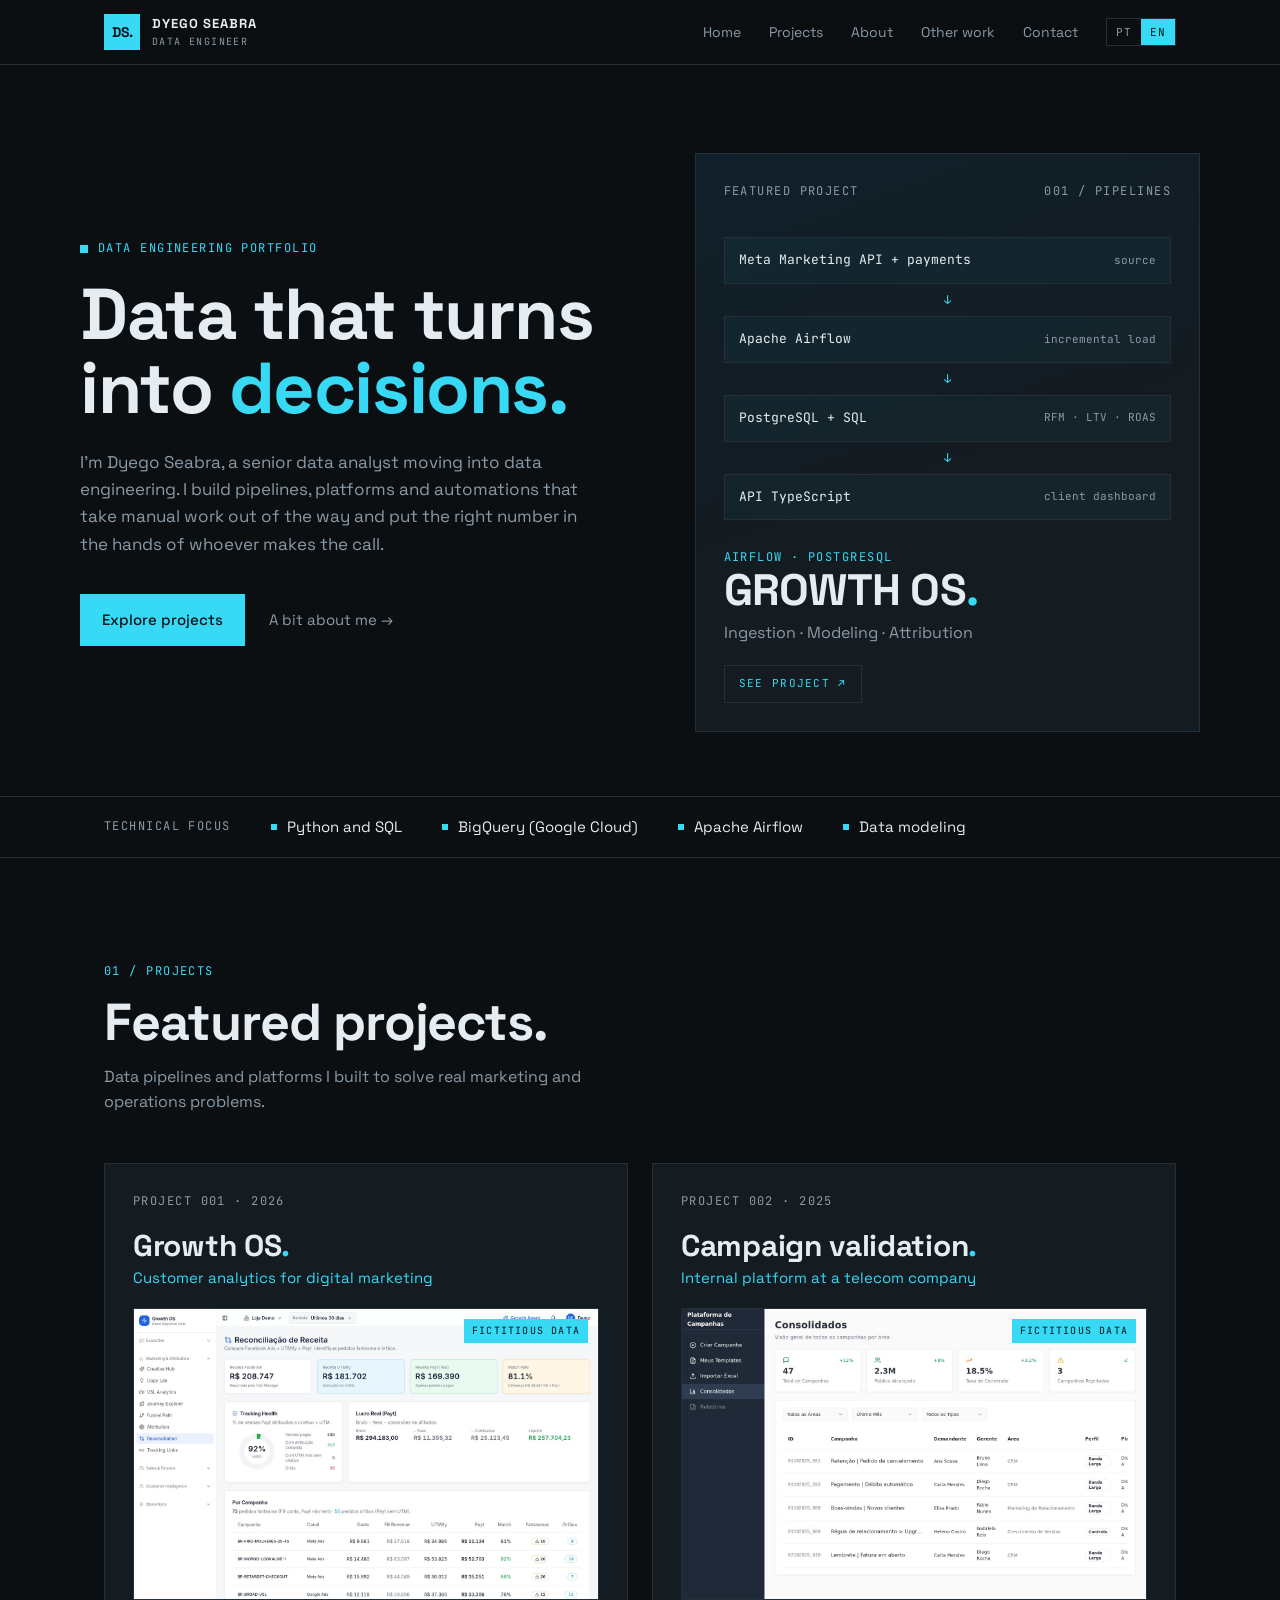
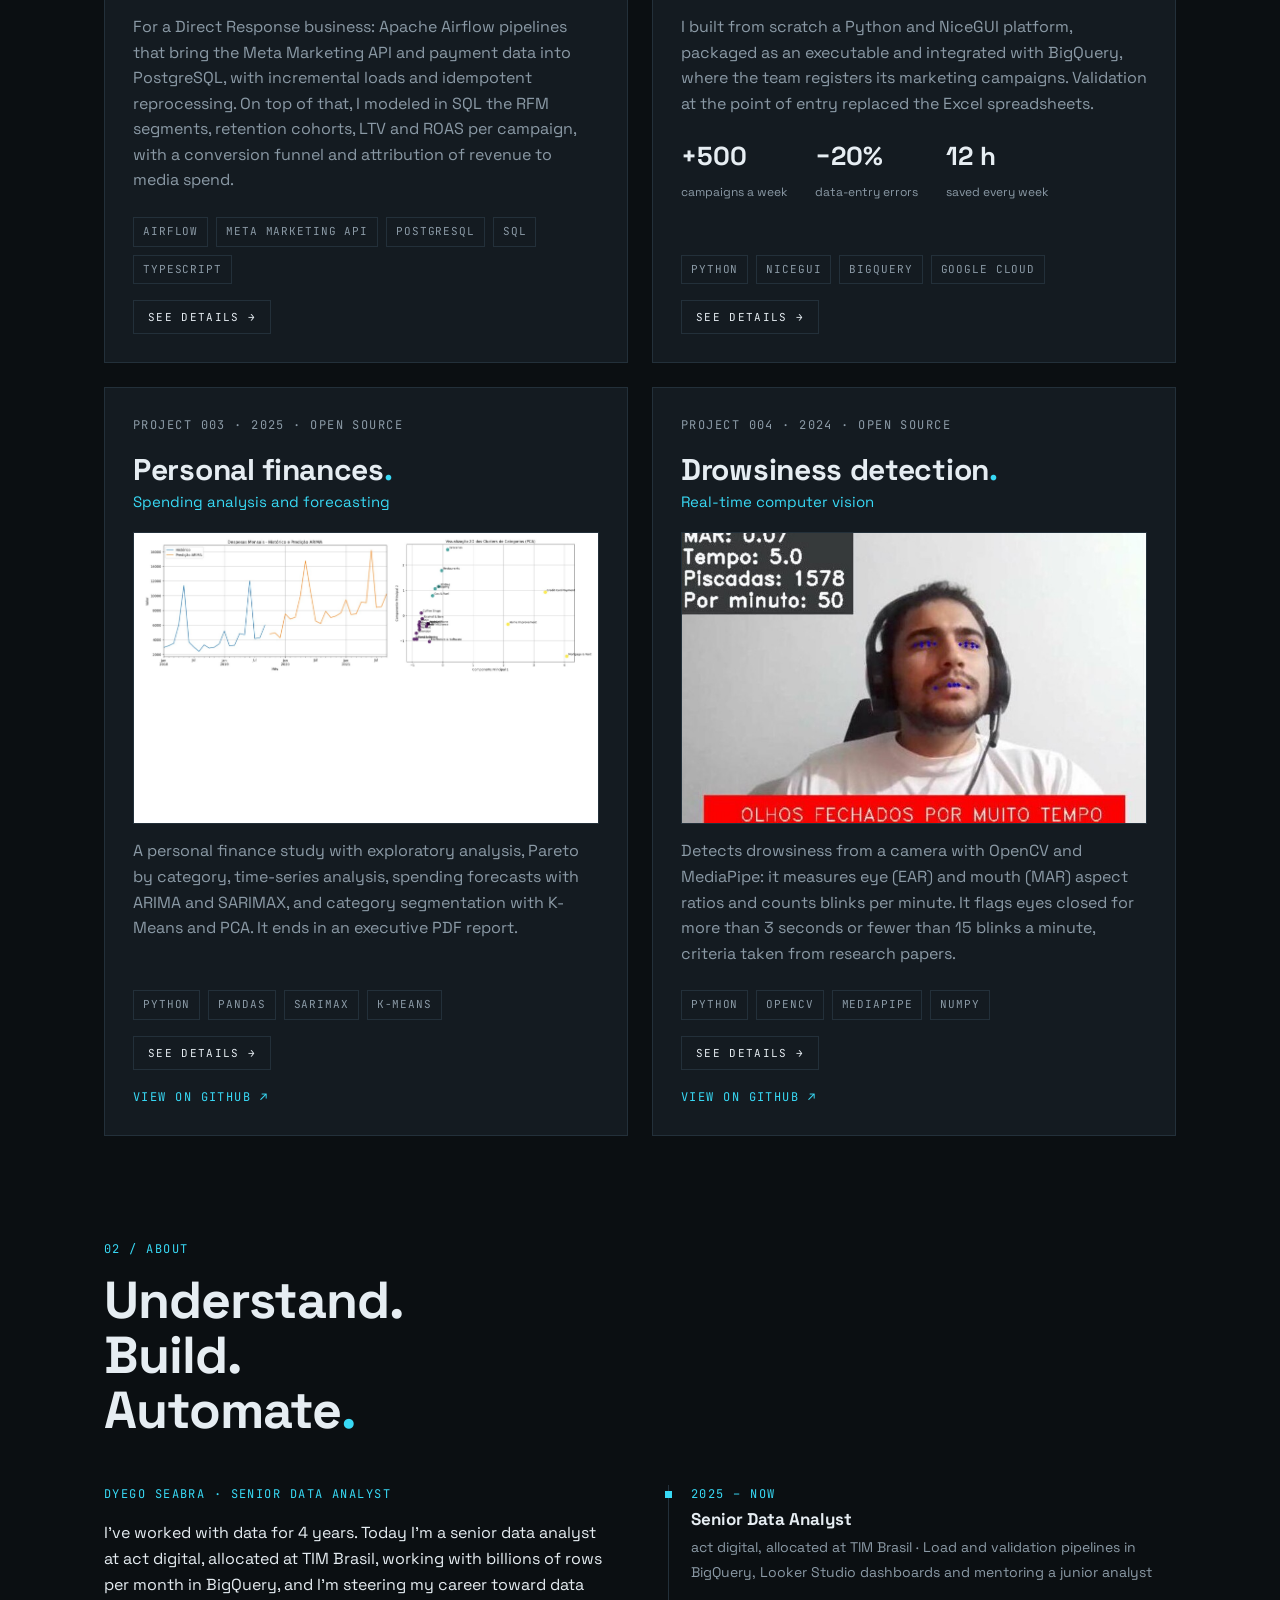
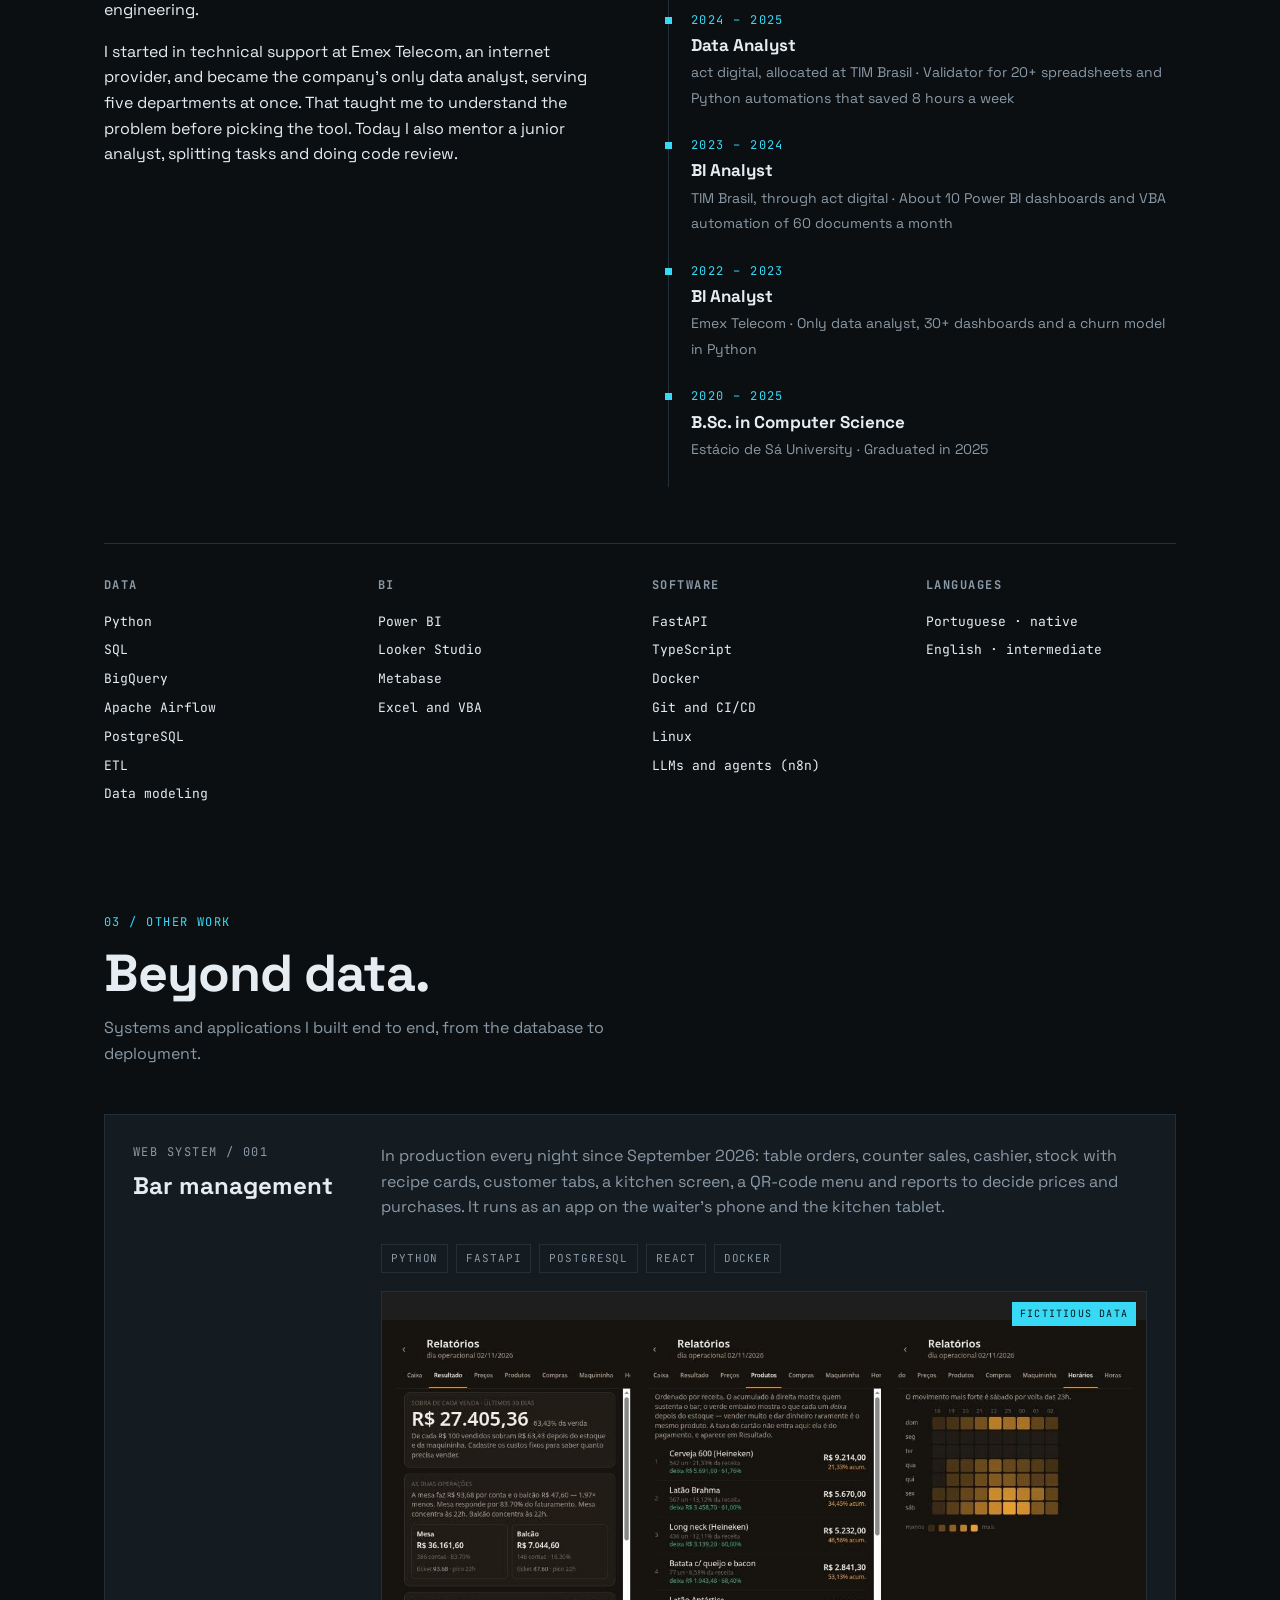
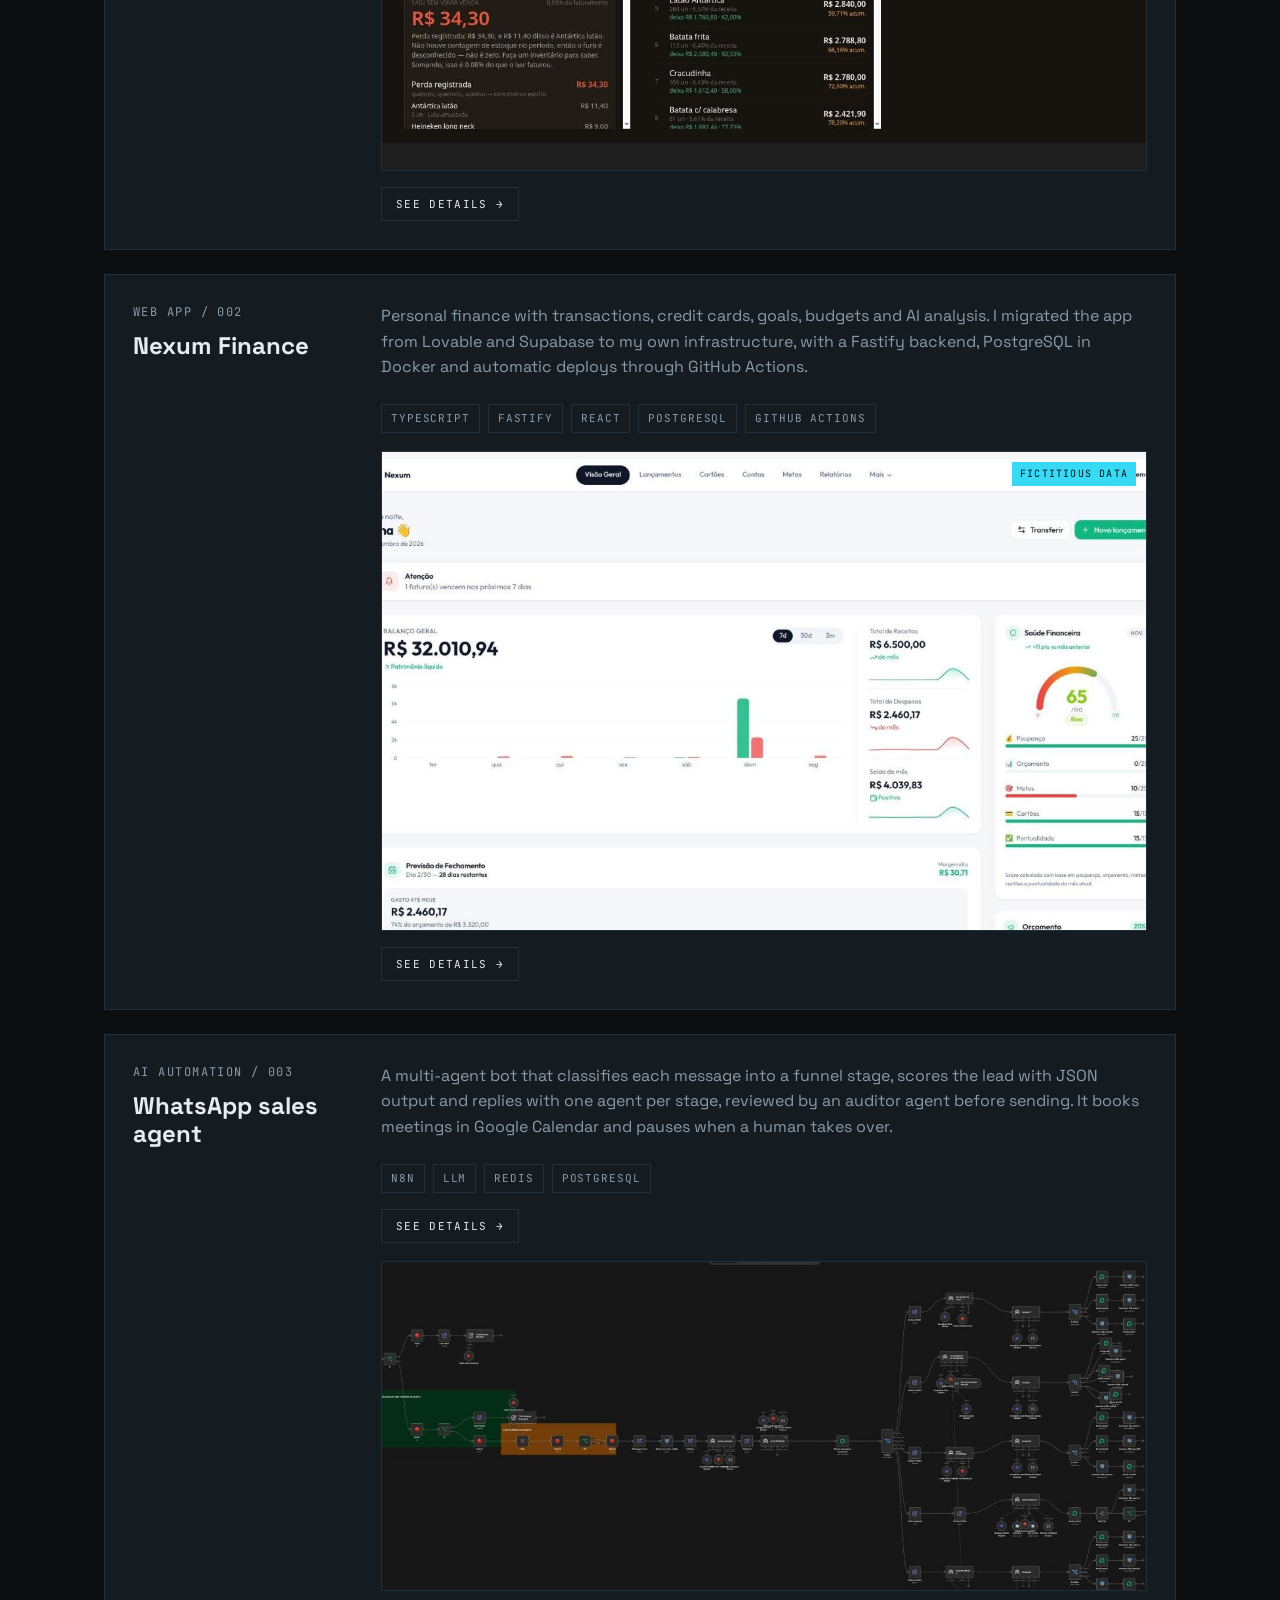
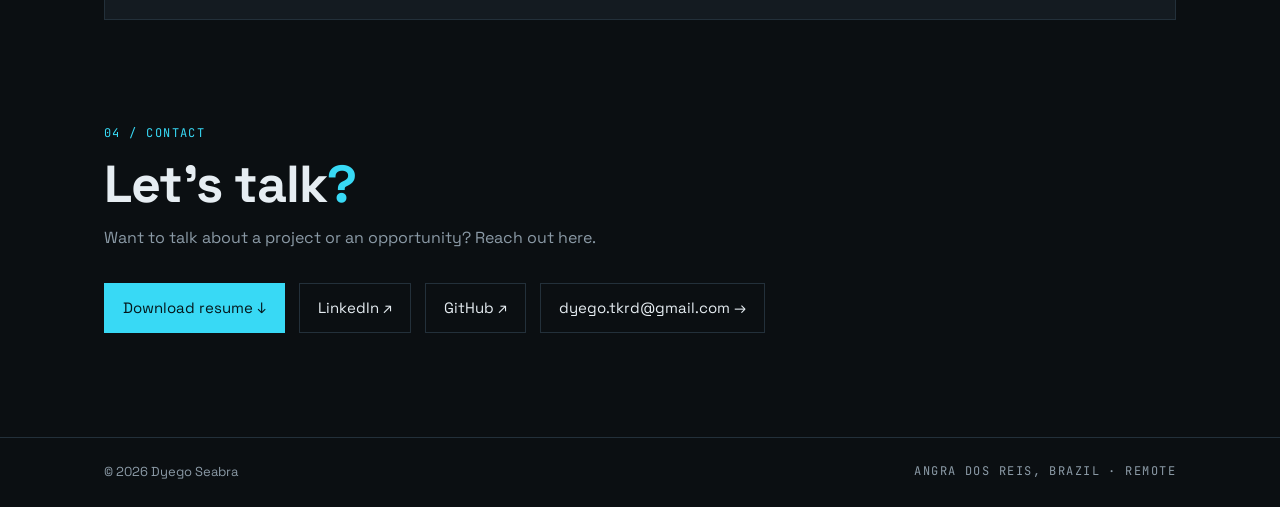
==== commit 5c4f3dfe: "Adiciona prints com dados fictícios do sistema do bar e do Nexum Co-Authored-By: Claude Opus 5.5 <no" ====
--- a/index.html
+++ b/index.html
@@ -102,6 +102,7 @@
   .shot.wide { background: #1e1e1e; }
   .shot.wide img { aspect-ratio: 21 / 9; object-position: center; }
   .shot.fit img { object-fit: contain; }
+  .shot.center img { object-position: top center; }
   .shot.dark { background: #1e1e1e; }
   .shot.dark img { object-position: center; }
   .badge { position: absolute; top: 10px; right: 10px; background: var(--accent); color: var(--accent-ink); font-size: 10px; padding: 4px 8px; }
@@ -354,6 +355,7 @@
             <p class="pt">Sistema em produção todas as noites desde setembro de 2026: comanda de mesa, balcão, caixa, estoque com ficha técnica, fiado, tela da cozinha, cardápio por QR Code e relatórios para decidir preço e compra. Roda como app no celular do garçom e no tablet da cozinha.</p>
             <p class="en">In production every night since September 2026: table orders, counter sales, cashier, stock with recipe cards, customer tabs, a kitchen screen, a QR-code menu and reports to decide prices and purchases. It runs as an app on the waiter's phone and the kitchen tablet.</p>
             <div class="tags"><span class="tag">PYTHON</span><span class="tag">FASTAPI</span><span class="tag">POSTGRESQL</span><span class="tag">REACT</span><span class="tag">DOCKER</span></div>
+            <a class="shot dark fit" href="#bar" data-open="bar"><img src="assets/img/bar-capa.jpg" alt="Relatórios do sistema do bar" loading="lazy"><span class="badge mono"><span class="pt">Dados fictícios</span><span class="en">Fictitious data</span></span></a>
           <button type="button" class="more mono" data-open="bar"><span class="pt">Ver detalhes →</span><span class="en">See details →</span></button>
           </div>
         </article>
@@ -363,6 +365,7 @@
             <p class="pt">Finanças pessoais com lançamentos, cartões, metas, orçamentos e análise com IA. Migrei a aplicação do Lovable e do Supabase para infraestrutura própria, com backend em Fastify, PostgreSQL em Docker e deploy automático pelo GitHub Actions.</p>
             <p class="en">Personal finance with transactions, credit cards, goals, budgets and AI analysis. I migrated the app from Lovable and Supabase to my own infrastructure, with a Fastify backend, PostgreSQL in Docker and automatic deploys through GitHub Actions.</p>
             <div class="tags"><span class="tag">TYPESCRIPT</span><span class="tag">FASTIFY</span><span class="tag">REACT</span><span class="tag">POSTGRESQL</span><span class="tag">GITHUB ACTIONS</span></div>
+            <a class="shot center" href="#nexum" data-open="nexum"><img src="assets/img/nexum-visao-geral.jpg" alt="Visão geral do Nexum Finance" loading="lazy"><span class="badge mono"><span class="pt">Dados fictícios</span><span class="en">Fictitious data</span></span></a>
           <button type="button" class="more mono" data-open="nexum"><span class="pt">Ver detalhes →</span><span class="en">See details →</span></button>
           </div>
         </article>
@@ -397,7 +400,7 @@
   </section>
 </main>
 <dialog id="projeto" aria-labelledby="m-title"><div class="m-wrap"><button type="button" class="m-close" aria-label="Fechar / Close">×</button><div class="m-content"></div></div></dialog>
-<template id="p-growth-os"><div class="m-kicker mono"><span class="pt">Projeto 001 · abr–jun 2026</span><span class="en">Project 001 · Apr–Jun 2026</span></div><h3 class="m-title"><span class="pt">Growth OS</span><span class="en">Growth OS</span><span class="accent">.</span></h3><div class="m-sub"><span class="pt">Customer Analytics para marketing digital</span><span class="en">Customer analytics for digital marketing</span></div><figure class="m-main"><img src="assets/img/growth-os.jpg" alt=""><figcaption><span class="pt">Reconciliação de receita: cruza a receita reportada pelo Facebook, a atribuída por UTM e a efetivamente paga, e aponta pedidos fantasma e órfãos.</span><span class="en">Revenue reconciliation: matches revenue reported by Facebook, revenue attributed by UTM and revenue actually paid, and flags ghost and orphan orders.</span></figcaption></figure><div class="m-thumbs"><button type="button" class="m-thumb on" data-src="assets/img/growth-os.jpg" data-pt="Reconciliação de receita: cruza a receita reportada pelo Facebook, a atribuída por UTM e a efetivamente paga, e aponta pedidos fantasma e órfãos." data-en="Revenue reconciliation: matches revenue reported by Facebook, revenue attributed by UTM and revenue actually paid, and flags ghost and orphan orders."><img src="assets/img/growth-os.jpg" alt="" loading="lazy"></button><button type="button" class="m-thumb" data-src="assets/img/growth-os-funil.jpg" data-pt="Funil do checkout: o caminho real dos compradores, com bump, upsell e o ponto de maior saída." data-en="Checkout funnel: the real path of buyers, with bump, upsell and the biggest drop-off point."><img src="assets/img/growth-os-funil.jpg" alt="" loading="lazy"></button><button type="button" class="m-thumb" data-src="assets/img/growth-os-war-room.jpg" data-pt="War Room: lucro do dia, feed de vendas e criativos com melhor e pior resultado." data-en="War Room: today's profit, live sales feed and best and worst performing creatives."><img src="assets/img/growth-os-war-room.jpg" alt="" loading="lazy"></button></div><p class="m-note mono"><span class="pt">As telas usam dados fictícios gerados pelo próprio sistema.</span><span class="en">Screens use fictitious data generated by the system itself.</span></p><div class="m-body"><h4 class="mono"><span class="pt">Contexto</span><span class="en">Context</span></h4><p><span class="pt">Um cliente de Direct Response, com infoprodutos e e-commerce, precisava ligar a receita de cada venda ao gasto de mídia de cada campanha.</span><span class="en">A Direct Response business, selling info products and e-commerce, needed to connect the revenue of each sale to the media spend of each campaign.</span></p><h4 class="mono"><span class="pt">O que eu fiz</span><span class="en">What I did</span></h4><ul><li><span class="pt">Pipelines de ingestão em Apache Airflow que trazem a Meta Marketing API e os pagamentos para o PostgreSQL.</span><span class="en">Apache Airflow ingestion pipelines that bring the Meta Marketing API and payment data into PostgreSQL.</span></li><li><span class="pt">Carga incremental por watermark e reprocessamento idempotente: rodar de novo não duplica nenhum dado.</span><span class="en">Watermark-based incremental loads and idempotent reprocessing: a rerun never duplicates data.</span></li><li><span class="pt">Modelagem em SQL de RFM, coortes de retenção, LTV e ROAS por campanha.</span><span class="en">SQL modeling of RFM segments, retention cohorts, LTV and ROAS per campaign.</span></li><li><span class="pt">Funil de conversões e atribuição da receita líquida ao gasto de mídia.</span><span class="en">Conversion funnel and attribution of net revenue to media spend.</span></li><li><span class="pt">Dados servidos por uma API em TypeScript para o painel do cliente.</span><span class="en">Data served through a TypeScript API to the client dashboard.</span></li></ul><h4 class="mono">Stack</h4><div class="tags"><span class=tag>APACHE AIRFLOW</span><span class=tag>PYTHON</span><span class=tag>SQL</span><span class=tag>POSTGRESQL</span><span class=tag>META MARKETING API</span><span class=tag>TYPESCRIPT</span></div></div></template><template id="p-campanhas"><div class="m-kicker mono"><span class="pt">Projeto 002 · 2025</span><span class="en">Project 002 · 2025</span></div><h3 class="m-title"><span class="pt">Validação de campanhas</span><span class="en">Campaign validation</span><span class="accent">.</span></h3><div class="m-sub"><span class="pt">Plataforma interna numa operadora de telecom</span><span class="en">Internal platform at a telecom company</span></div><figure class="m-main"><img src="assets/img/campanhas-consolidados.jpg" alt=""><figcaption><span class="pt">Consolidados: volume, público alcançado, conversão e campanhas rejeitadas por área.</span><span class="en">Overview: volume, audience reached, conversion and rejected campaigns by area.</span></figcaption></figure><div class="m-thumbs"><button type="button" class="m-thumb on" data-src="assets/img/campanhas-consolidados.jpg" data-pt="Consolidados: volume, público alcançado, conversão e campanhas rejeitadas por área." data-en="Overview: volume, audience reached, conversion and rejected campaigns by area."><img src="assets/img/campanhas-consolidados.jpg" alt="" loading="lazy"></button><button type="button" class="m-thumb" data-src="assets/img/campanhas-formulario.jpg" data-pt="Cadastro da campanha em blocos, com campos obrigatórios e dados do demandante preenchidos automaticamente." data-en="Campaign registration in blocks, with required fields and requester data filled in automatically."><img src="assets/img/campanhas-formulario.jpg" alt="" loading="lazy"></button><button type="button" class="m-thumb" data-src="assets/img/campanhas-mensagem.jpg" data-pt="Configuração da mensagem com contagem de caracteres e pré-visualização antes de enviar para validação." data-en="Message setup with character count and a preview before sending it for validation."><img src="assets/img/campanhas-mensagem.jpg" alt="" loading="lazy"></button><button type="button" class="m-thumb" data-src="assets/img/campanhas-templates.jpg" data-pt="Templates salvos para reutilizar campanhas recorrentes." data-en="Saved templates to reuse recurring campaigns."><img src="assets/img/campanhas-templates.jpg" alt="" loading="lazy"></button></div><p class="m-note mono"><span class="pt">Protótipo da interface em React, com dados fictícios. A versão em uso é em Python e NiceGUI.</span><span class="en">React interface prototype with fictitious data. The version in use is built in Python and NiceGUI.</span></p><div class="m-body"><h4 class="mono"><span class="pt">Contexto</span><span class="en">Context</span></h4><p><span class="pt">A equipe de marketing cadastrava as campanhas em planilhas de Excel, sem nenhuma validação na entrada.</span><span class="en">The marketing team registered campaigns in Excel spreadsheets, with no validation at the point of entry.</span></p><h4 class="mono"><span class="pt">O que eu fiz</span><span class="en">What I did</span></h4><ul><li><span class="pt">Criei do zero uma plataforma em Python e NiceGUI, empacotada como executável.</span><span class="en">Built from scratch a Python and NiceGUI platform, packaged as an executable.</span></li><li><span class="pt">Integração com o BigQuery pelo Google Cloud SDK: o cadastro já cai na base de dados.</span><span class="en">Integration with BigQuery through the Google Cloud SDK: each registration lands straight in the database.</span></li><li><span class="pt">Validações na entrada, que barram o erro antes de ele chegar à base.</span><span class="en">Validation at the point of entry, which stops errors before they reach the database.</span></li></ul><h4 class="mono"><span class="pt">Resultado</span><span class="en">Outcome</span></h4><ul><li><span class="pt">Mais de 500 campanhas cadastradas por semana.</span><span class="en">More than 500 campaigns registered every week.</span></li><li><span class="pt">20% menos erros de cadastro.</span><span class="en">20% fewer data-entry errors.</span></li><li><span class="pt">12 horas por semana liberadas para a equipe.</span><span class="en">12 hours a week saved for the team.</span></li></ul><h4 class="mono">Stack</h4><div class="tags"><span class=tag>PYTHON</span><span class=tag>NICEGUI</span><span class=tag>BIGQUERY</span><span class=tag>GOOGLE CLOUD SDK</span><span class=tag>SQL</span></div></div></template><template id="p-financas"><div class="m-kicker mono"><span class="pt">Projeto 003 · 2025 · código aberto</span><span class="en">Project 003 · 2025 · open source</span></div><h3 class="m-title"><span class="pt">Finanças pessoais</span><span class="en">Personal finances</span><span class="accent">.</span></h3><div class="m-sub"><span class="pt">Análise, previsão e segmentação de gastos</span><span class="en">Spending analysis, forecasting and segmentation</span></div><figure class="m-main"><img src="assets/img/fin-gastos-por-categoria.jpg" alt=""><figcaption><span class="pt">Pareto por categoria: mercado e restaurantes somam 27% dos gastos.</span><span class="en">Pareto by category: groceries and restaurants add up to 27% of spending.</span></figcaption></figure><div class="m-thumbs"><button type="button" class="m-thumb on" data-src="assets/img/fin-gastos-por-categoria.jpg" data-pt="Pareto por categoria: mercado e restaurantes somam 27% dos gastos." data-en="Pareto by category: groceries and restaurants add up to 27% of spending."><img src="assets/img/fin-gastos-por-categoria.jpg" alt="" loading="lazy"></button><button type="button" class="m-thumb" data-src="assets/img/fin-analise-temporal.jpg" data-pt="Série mensal de transações e gastos, com picos sazonais." data-en="Monthly series of transactions and spending, with seasonal peaks."><img src="assets/img/fin-analise-temporal.jpg" alt="" loading="lazy"></button><button type="button" class="m-thumb" data-src="assets/img/fin-previsao-arima.jpg" data-pt="Previsão de despesas com ARIMA, que acompanhou bem a série real." data-en="ARIMA spending forecast, which tracked the real series closely."><img src="assets/img/fin-previsao-arima.jpg" alt="" loading="lazy"></button><button type="button" class="m-thumb" data-src="assets/img/fin-selecao-de-clusters.jpg" data-pt="Método do cotovelo: quebra a partir de 3 clusters." data-en="Elbow method: the curve breaks after 3 clusters."><img src="assets/img/fin-selecao-de-clusters.jpg" alt="" loading="lazy"></button><button type="button" class="m-thumb" data-src="assets/img/fin-clusters-pca.jpg" data-pt="Clusters de categorias por valor e frequência, visualizados com PCA." data-en="Category clusters by value and frequency, visualized with PCA."><img src="assets/img/fin-clusters-pca.jpg" alt="" loading="lazy"></button></div><p class="m-note mono"><span class="pt">Dataset público de exemplo, sem dados reais.</span><span class="en">Public sample dataset, no real data.</span></p><div class="m-body"><h4 class="mono"><span class="pt">Contexto</span><span class="en">Context</span></h4><p><span class="pt">Estudo de ponta a ponta sobre cerca de 800 transações de um dataset público de exemplo: de onde vem e para onde vai o dinheiro, como o gasto se comporta no tempo e quanto se deve gastar nos próximos meses.</span><span class="en">An end-to-end study of about 800 transactions from a public sample dataset: where money comes from and goes, how spending behaves over time and how much to expect in the coming months.</span></p><h4 class="mono"><span class="pt">O que eu fiz</span><span class="en">What I did</span></h4><ul><li><span class="pt">Análise exploratória e Pareto por categoria e por conta.</span><span class="en">Exploratory analysis and Pareto by category and account.</span></li><li><span class="pt">Série temporal de gastos, receitas e saldo mensal.</span><span class="en">Time series of spending, income and monthly balance.</span></li><li><span class="pt">Previsão de despesas: um modelo simples primeiro, depois ARIMA/SARIMAX.</span><span class="en">Spending forecast: a simple model first, then ARIMA/SARIMAX.</span></li><li><span class="pt">Segmentação das categorias com K-Means e visualização com PCA, com uma recomendação para cada grupo.</span><span class="en">Category segmentation with K-Means and PCA visualization, with a recommendation for each group.</span></li></ul><h4 class="mono"><span class="pt">Resultado</span><span class="en">Outcome</span></h4><ul><li><span class="pt">Três grupos de gasto com ações diferentes: renegociar os fixos de alto valor, pôr teto nos de estilo de vida e revisar assinaturas recorrentes.</span><span class="en">Three spending groups with different actions: renegotiate high-value fixed costs, cap lifestyle spending and review recurring subscriptions.</span></li><li><span class="pt">Relatório executivo em PDF com as conclusões.</span><span class="en">Executive PDF report with the conclusions.</span></li></ul><h4 class="mono">Stack</h4><div class="tags"><span class=tag>PYTHON</span><span class=tag>PANDAS</span><span class=tag>STATSMODELS</span><span class=tag>SCIKIT-LEARN</span><span class=tag>PLOTLY</span><span class=tag>JUPYTER</span></div><a class="repo mono" href="https://github.com/DyegoTkrD/personal-finances" target="_blank" rel="noopener"><span class="pt">Ver código no GitHub ↗</span><span class="en">View code on GitHub ↗</span></a></div></template><template id="p-sonolencia"><div class="m-kicker mono"><span class="pt">Projeto 004 · 2024 · código aberto</span><span class="en">Project 004 · 2024 · open source</span></div><h3 class="m-title"><span class="pt">Detecção de sonolência</span><span class="en">Drowsiness detection</span><span class="accent">.</span></h3><div class="m-sub"><span class="pt">Visão computacional em tempo real</span><span class="en">Real-time computer vision</span></div><figure class="m-main"><img src="assets/img/sonolencia.jpg" alt=""><figcaption><span class="pt">Detecção em tempo real: pontos dos olhos e da boca marcados, EAR, MAR e piscadas por minuto na tela, e o alerta de olhos fechados por muito tempo.</span><span class="en">Real-time detection: eye and mouth landmarks, EAR, MAR and blinks per minute on screen, and the eyes-closed-too-long alert.</span></figcaption></figure><div class="m-body"><h4 class="mono"><span class="pt">Contexto</span><span class="en">Context</span></h4><p><span class="pt">Detectar sinais de sonolência pela câmera, em tempo real, com critérios tirados de artigos científicos sobre piscadas e bocejos.</span><span class="en">Detect signs of drowsiness from a camera in real time, using criteria from research papers on blinking and yawning.</span></p><h4 class="mono"><span class="pt">O que eu fiz</span><span class="en">What I did</span></h4><ul><li><span class="pt">Pontos do rosto mapeados com o MediaPipe Face Mesh em cada quadro capturado com OpenCV.</span><span class="en">Face landmarks mapped with MediaPipe Face Mesh on every frame captured with OpenCV.</span></li><li><span class="pt">Cálculo de EAR (abertura dos olhos) e MAR (abertura da boca) e contagem de piscadas por minuto.</span><span class="en">Computes EAR (eye aspect ratio), MAR (mouth aspect ratio) and blinks per minute.</span></li><li><span class="pt">Alerta quando o olho fica fechado por mais de 3 segundos ou quando há menos de 15 piscadas por minuto.</span><span class="en">Alerts when the eyes stay closed for more than 3 seconds or there are fewer than 15 blinks a minute.</span></li></ul><h4 class="mono">Stack</h4><div class="tags"><span class=tag>PYTHON</span><span class=tag>OPENCV</span><span class=tag>MEDIAPIPE</span><span class=tag>NUMPY</span></div><a class="repo mono" href="https://github.com/DyegoTkrD/Deteccao-Sonolencia" target="_blank" rel="noopener"><span class="pt">Ver código no GitHub ↗</span><span class="en">View code on GitHub ↗</span></a></div></template><template id="p-bar"><div class="m-kicker mono"><span class="pt">Sistema web / 001 · desde set 2026</span><span class="en">Web system / 001 · since Sep 2026</span></div><h3 class="m-title"><span class="pt">Gestão para bar</span><span class="en">Bar management</span><span class="accent">.</span></h3><div class="m-sub"><span class="pt">Sistema em produção todas as noites</span><span class="en">In production every night</span></div><div class="m-empty mono"><span class="pt">Prints com dados fictícios em breve.</span><span class="en">Screenshots with fictitious data coming soon.</span></div><div class="m-body"><h4 class="mono"><span class="pt">Contexto</span><span class="en">Context</span></h4><p><span class="pt">Um bar do qual sou sócio precisava de um sistema único para comandas, caixa e estoque, e de relatórios para decidir preço e compra.</span><span class="en">A bar I co-own needed a single system for orders, cash and stock, plus reports to decide prices and purchases.</span></p><h4 class="mono"><span class="pt">O que eu fiz</span><span class="en">What I did</span></h4><ul><li><span class="pt">Comanda de mesa, venda de balcão, caixa, fiado e tela da cozinha.</span><span class="en">Table orders, counter sales, cashier, customer tabs and a kitchen screen.</span></li><li><span class="pt">Estoque com ficha técnica de cada produto.</span><span class="en">Stock with a recipe card for each product.</span></li><li><span class="pt">Cardápio público por QR Code e relatórios para decidir preço e compra.</span><span class="en">Public QR-code menu and reports to decide prices and purchases.</span></li><li><span class="pt">App instalável (PWA) no celular do garçom e no tablet da cozinha, servido por uma única aplicação FastAPI.</span><span class="en">Installable app (PWA) on the waiter's phone and the kitchen tablet, served by a single FastAPI application.</span></li></ul><h4 class="mono"><span class="pt">Resultado</span><span class="en">Outcome</span></h4><ul><li><span class="pt">Em operação desde 7 de setembro de 2026, um dia depois do primeiro commit.</span><span class="en">Running since September 7, 2026, one day after the first commit.</span></li></ul><h4 class="mono">Stack</h4><div class="tags"><span class=tag>PYTHON</span><span class=tag>FASTAPI</span><span class=tag>SQLALCHEMY</span><span class=tag>POSTGRESQL</span><span class=tag>REACT</span><span class=tag>TYPESCRIPT</span><span class=tag>DOCKER</span><span class=tag>NGINX</span></div></div></template><template id="p-nexum"><div class="m-kicker mono"><span class="pt">Aplicação web / 002 · desde jan 2026</span><span class="en">Web app / 002 · since Jan 2026</span></div><h3 class="m-title"><span class="pt">Nexum Finance</span><span class="en">Nexum Finance</span><span class="accent">.</span></h3><div class="m-sub"><span class="pt">Finanças pessoais com IA</span><span class="en">Personal finance with AI</span></div><div class="m-empty mono"><span class="pt">Prints com dados fictícios em breve.</span><span class="en">Screenshots with fictitious data coming soon.</span></div><div class="m-body"><h4 class="mono"><span class="pt">Contexto</span><span class="en">Context</span></h4><p><span class="pt">Uma aplicação para as minhas finanças: lançamentos, cartões, contas, metas, orçamentos e investimentos, com análise estatística e IA em cima dos dados.</span><span class="en">An app for my own finances: transactions, credit cards, accounts, goals, budgets and investments, with statistical analysis and AI on top of the data.</span></p><h4 class="mono"><span class="pt">O que eu fiz</span><span class="en">What I did</span></h4><ul><li><span class="pt">A aplicação nasceu no Lovable e no Supabase; migrei tudo para infraestrutura própria.</span><span class="en">The app started on Lovable and Supabase; I migrated everything to my own infrastructure.</span></li><li><span class="pt">Backend em Fastify com TypeScript e PostgreSQL em Docker, deixando só a autenticação no Supabase.</span><span class="en">Fastify backend in TypeScript and PostgreSQL in Docker, keeping only authentication on Supabase.</span></li><li><span class="pt">Deploy automático: cada push publica a nova versão pelo GitHub Actions.</span><span class="en">Automatic deploys: every push ships a new version through GitHub Actions.</span></li></ul><h4 class="mono">Stack</h4><div class="tags"><span class=tag>TYPESCRIPT</span><span class=tag>REACT</span><span class=tag>FASTIFY</span><span class=tag>POSTGRESQL</span><span class=tag>DOCKER</span><span class=tag>GITHUB ACTIONS</span></div></div></template><template id="p-agente"><div class="m-kicker mono"><span class="pt">Automação com IA / 003 · set 2025–jun 2026</span><span class="en">AI automation / 003 · Sep 2025–Jun 2026</span></div><h3 class="m-title"><span class="pt">Agente comercial de WhatsApp</span><span class="en">WhatsApp sales agent</span><span class="accent">.</span></h3><div class="m-sub"><span class="pt">Multiagente com LLM</span><span class="en">Multi-agent LLM bot</span></div><figure class="m-main"><img src="assets/img/agente-whatsapp-geral.jpg" alt=""><figcaption><span class="pt">Visão geral do fluxo no n8n: entrada, tratamento das mensagens, classificação e agentes por etapa.</span><span class="en">Workflow overview in n8n: input, message handling, classification and one agent per stage.</span></figcaption></figure><div class="m-thumbs"><button type="button" class="m-thumb on" data-src="assets/img/agente-whatsapp-geral.jpg" data-pt="Visão geral do fluxo no n8n: entrada, tratamento das mensagens, classificação e agentes por etapa." data-en="Workflow overview in n8n: input, message handling, classification and one agent per stage."><img src="assets/img/agente-whatsapp-geral.jpg" alt="" loading="lazy"></button><button type="button" class="m-thumb" data-src="assets/img/agente-whatsapp.jpg" data-pt="Roteamento: cada etapa do funil tem o seu agente, com memória e saída estruturada." data-en="Routing: each funnel stage has its own agent, with memory and structured output."><img src="assets/img/agente-whatsapp.jpg" alt="" loading="lazy"></button></div><div class="m-body"><h4 class="mono"><span class="pt">Contexto</span><span class="en">Context</span></h4><p><span class="pt">Responder leads no WhatsApp rápido e com consistência, e passar a conversa para um humano no momento certo.</span><span class="en">Answer sales leads on WhatsApp quickly and consistently, and hand the conversation to a human at the right moment.</span></p><h4 class="mono"><span class="pt">O que eu fiz</span><span class="en">What I did</span></h4><ul><li><span class="pt">Um classificador põe cada mensagem numa etapa do funil: nutrição, alto interesse, objeção, agendamento ou encerramento.</span><span class="en">A classifier assigns each message to a funnel stage: nurturing, high interest, objection, scheduling or closing.</span></li><li><span class="pt">Lead scoring com saída estruturada em JSON.</span><span class="en">Lead scoring with structured JSON output.</span></li><li><span class="pt">Um agente auditor revisa cada resposta antes do envio.</span><span class="en">An auditor agent reviews every reply before it is sent.</span></li><li><span class="pt">Agenda reuniões no Google Calendar, transcreve áudio, junta mensagens seguidas e pausa quando um humano assume.</span><span class="en">Books meetings in Google Calendar, transcribes audio, groups consecutive messages and pauses when a human takes over.</span></li><li><span class="pt">Memória da conversa no Redis e estado do lead no PostgreSQL.</span><span class="en">Conversation memory in Redis and lead state in PostgreSQL.</span></li></ul><h4 class="mono">Stack</h4><div class="tags"><span class=tag>N8N</span><span class=tag>DEEPSEEK</span><span class=tag>EVOLUTION API</span><span class=tag>REDIS</span><span class=tag>POSTGRESQL</span><span class=tag>GOOGLE CALENDAR</span></div></div></template>
+<template id="p-growth-os"><div class="m-kicker mono"><span class="pt">Projeto 001 · abr–jun 2026</span><span class="en">Project 001 · Apr–Jun 2026</span></div><h3 class="m-title"><span class="pt">Growth OS</span><span class="en">Growth OS</span><span class="accent">.</span></h3><div class="m-sub"><span class="pt">Customer Analytics para marketing digital</span><span class="en">Customer analytics for digital marketing</span></div><figure class="m-main"><img src="assets/img/growth-os.jpg" alt=""><figcaption><span class="pt">Reconciliação de receita: cruza a receita reportada pelo Facebook, a atribuída por UTM e a efetivamente paga, e aponta pedidos fantasma e órfãos.</span><span class="en">Revenue reconciliation: matches revenue reported by Facebook, revenue attributed by UTM and revenue actually paid, and flags ghost and orphan orders.</span></figcaption></figure><div class="m-thumbs"><button type="button" class="m-thumb on" data-src="assets/img/growth-os.jpg" data-pt="Reconciliação de receita: cruza a receita reportada pelo Facebook, a atribuída por UTM e a efetivamente paga, e aponta pedidos fantasma e órfãos." data-en="Revenue reconciliation: matches revenue reported by Facebook, revenue attributed by UTM and revenue actually paid, and flags ghost and orphan orders."><img src="assets/img/growth-os.jpg" alt="" loading="lazy"></button><button type="button" class="m-thumb" data-src="assets/img/growth-os-funil.jpg" data-pt="Funil do checkout: o caminho real dos compradores, com bump, upsell e o ponto de maior saída." data-en="Checkout funnel: the real path of buyers, with bump, upsell and the biggest drop-off point."><img src="assets/img/growth-os-funil.jpg" alt="" loading="lazy"></button><button type="button" class="m-thumb" data-src="assets/img/growth-os-war-room.jpg" data-pt="War Room: lucro do dia, feed de vendas e criativos com melhor e pior resultado." data-en="War Room: today's profit, live sales feed and best and worst performing creatives."><img src="assets/img/growth-os-war-room.jpg" alt="" loading="lazy"></button></div><p class="m-note mono"><span class="pt">As telas usam dados fictícios gerados pelo próprio sistema.</span><span class="en">Screens use fictitious data generated by the system itself.</span></p><div class="m-body"><h4 class="mono"><span class="pt">Contexto</span><span class="en">Context</span></h4><p><span class="pt">Um cliente de Direct Response, com infoprodutos e e-commerce, precisava ligar a receita de cada venda ao gasto de mídia de cada campanha.</span><span class="en">A Direct Response business, selling info products and e-commerce, needed to connect the revenue of each sale to the media spend of each campaign.</span></p><h4 class="mono"><span class="pt">O que eu fiz</span><span class="en">What I did</span></h4><ul><li><span class="pt">Pipelines de ingestão em Apache Airflow que trazem a Meta Marketing API e os pagamentos para o PostgreSQL.</span><span class="en">Apache Airflow ingestion pipelines that bring the Meta Marketing API and payment data into PostgreSQL.</span></li><li><span class="pt">Carga incremental por watermark e reprocessamento idempotente: rodar de novo não duplica nenhum dado.</span><span class="en">Watermark-based incremental loads and idempotent reprocessing: a rerun never duplicates data.</span></li><li><span class="pt">Modelagem em SQL de RFM, coortes de retenção, LTV e ROAS por campanha.</span><span class="en">SQL modeling of RFM segments, retention cohorts, LTV and ROAS per campaign.</span></li><li><span class="pt">Funil de conversões e atribuição da receita líquida ao gasto de mídia.</span><span class="en">Conversion funnel and attribution of net revenue to media spend.</span></li><li><span class="pt">Dados servidos por uma API em TypeScript para o painel do cliente.</span><span class="en">Data served through a TypeScript API to the client dashboard.</span></li></ul><h4 class="mono">Stack</h4><div class="tags"><span class=tag>APACHE AIRFLOW</span><span class=tag>PYTHON</span><span class=tag>SQL</span><span class=tag>POSTGRESQL</span><span class=tag>META MARKETING API</span><span class=tag>TYPESCRIPT</span></div></div></template><template id="p-campanhas"><div class="m-kicker mono"><span class="pt">Projeto 002 · 2025</span><span class="en">Project 002 · 2025</span></div><h3 class="m-title"><span class="pt">Validação de campanhas</span><span class="en">Campaign validation</span><span class="accent">.</span></h3><div class="m-sub"><span class="pt">Plataforma interna numa operadora de telecom</span><span class="en">Internal platform at a telecom company</span></div><figure class="m-main"><img src="assets/img/campanhas-consolidados.jpg" alt=""><figcaption><span class="pt">Consolidados: volume, público alcançado, conversão e campanhas rejeitadas por área.</span><span class="en">Overview: volume, audience reached, conversion and rejected campaigns by area.</span></figcaption></figure><div class="m-thumbs"><button type="button" class="m-thumb on" data-src="assets/img/campanhas-consolidados.jpg" data-pt="Consolidados: volume, público alcançado, conversão e campanhas rejeitadas por área." data-en="Overview: volume, audience reached, conversion and rejected campaigns by area."><img src="assets/img/campanhas-consolidados.jpg" alt="" loading="lazy"></button><button type="button" class="m-thumb" data-src="assets/img/campanhas-formulario.jpg" data-pt="Cadastro da campanha em blocos, com campos obrigatórios e dados do demandante preenchidos automaticamente." data-en="Campaign registration in blocks, with required fields and requester data filled in automatically."><img src="assets/img/campanhas-formulario.jpg" alt="" loading="lazy"></button><button type="button" class="m-thumb" data-src="assets/img/campanhas-mensagem.jpg" data-pt="Configuração da mensagem com contagem de caracteres e pré-visualização antes de enviar para validação." data-en="Message setup with character count and a preview before sending it for validation."><img src="assets/img/campanhas-mensagem.jpg" alt="" loading="lazy"></button><button type="button" class="m-thumb" data-src="assets/img/campanhas-templates.jpg" data-pt="Templates salvos para reutilizar campanhas recorrentes." data-en="Saved templates to reuse recurring campaigns."><img src="assets/img/campanhas-templates.jpg" alt="" loading="lazy"></button></div><p class="m-note mono"><span class="pt">Protótipo da interface em React, com dados fictícios. A versão em uso é em Python e NiceGUI.</span><span class="en">React interface prototype with fictitious data. The version in use is built in Python and NiceGUI.</span></p><div class="m-body"><h4 class="mono"><span class="pt">Contexto</span><span class="en">Context</span></h4><p><span class="pt">A equipe de marketing cadastrava as campanhas em planilhas de Excel, sem nenhuma validação na entrada.</span><span class="en">The marketing team registered campaigns in Excel spreadsheets, with no validation at the point of entry.</span></p><h4 class="mono"><span class="pt">O que eu fiz</span><span class="en">What I did</span></h4><ul><li><span class="pt">Criei do zero uma plataforma em Python e NiceGUI, empacotada como executável.</span><span class="en">Built from scratch a Python and NiceGUI platform, packaged as an executable.</span></li><li><span class="pt">Integração com o BigQuery pelo Google Cloud SDK: o cadastro já cai na base de dados.</span><span class="en">Integration with BigQuery through the Google Cloud SDK: each registration lands straight in the database.</span></li><li><span class="pt">Validações na entrada, que barram o erro antes de ele chegar à base.</span><span class="en">Validation at the point of entry, which stops errors before they reach the database.</span></li></ul><h4 class="mono"><span class="pt">Resultado</span><span class="en">Outcome</span></h4><ul><li><span class="pt">Mais de 500 campanhas cadastradas por semana.</span><span class="en">More than 500 campaigns registered every week.</span></li><li><span class="pt">20% menos erros de cadastro.</span><span class="en">20% fewer data-entry errors.</span></li><li><span class="pt">12 horas por semana liberadas para a equipe.</span><span class="en">12 hours a week saved for the team.</span></li></ul><h4 class="mono">Stack</h4><div class="tags"><span class=tag>PYTHON</span><span class=tag>NICEGUI</span><span class=tag>BIGQUERY</span><span class=tag>GOOGLE CLOUD SDK</span><span class=tag>SQL</span></div></div></template><template id="p-financas"><div class="m-kicker mono"><span class="pt">Projeto 003 · 2025 · código aberto</span><span class="en">Project 003 · 2025 · open source</span></div><h3 class="m-title"><span class="pt">Finanças pessoais</span><span class="en">Personal finances</span><span class="accent">.</span></h3><div class="m-sub"><span class="pt">Análise, previsão e segmentação de gastos</span><span class="en">Spending analysis, forecasting and segmentation</span></div><figure class="m-main"><img src="assets/img/fin-gastos-por-categoria.jpg" alt=""><figcaption><span class="pt">Pareto por categoria: mercado e restaurantes somam 27% dos gastos.</span><span class="en">Pareto by category: groceries and restaurants add up to 27% of spending.</span></figcaption></figure><div class="m-thumbs"><button type="button" class="m-thumb on" data-src="assets/img/fin-gastos-por-categoria.jpg" data-pt="Pareto por categoria: mercado e restaurantes somam 27% dos gastos." data-en="Pareto by category: groceries and restaurants add up to 27% of spending."><img src="assets/img/fin-gastos-por-categoria.jpg" alt="" loading="lazy"></button><button type="button" class="m-thumb" data-src="assets/img/fin-analise-temporal.jpg" data-pt="Série mensal de transações e gastos, com picos sazonais." data-en="Monthly series of transactions and spending, with seasonal peaks."><img src="assets/img/fin-analise-temporal.jpg" alt="" loading="lazy"></button><button type="button" class="m-thumb" data-src="assets/img/fin-previsao-arima.jpg" data-pt="Previsão de despesas com ARIMA, que acompanhou bem a série real." data-en="ARIMA spending forecast, which tracked the real series closely."><img src="assets/img/fin-previsao-arima.jpg" alt="" loading="lazy"></button><button type="button" class="m-thumb" data-src="assets/img/fin-selecao-de-clusters.jpg" data-pt="Método do cotovelo: quebra a partir de 3 clusters." data-en="Elbow method: the curve breaks after 3 clusters."><img src="assets/img/fin-selecao-de-clusters.jpg" alt="" loading="lazy"></button><button type="button" class="m-thumb" data-src="assets/img/fin-clusters-pca.jpg" data-pt="Clusters de categorias por valor e frequência, visualizados com PCA." data-en="Category clusters by value and frequency, visualized with PCA."><img src="assets/img/fin-clusters-pca.jpg" alt="" loading="lazy"></button></div><p class="m-note mono"><span class="pt">Dataset público de exemplo, sem dados reais.</span><span class="en">Public sample dataset, no real data.</span></p><div class="m-body"><h4 class="mono"><span class="pt">Contexto</span><span class="en">Context</span></h4><p><span class="pt">Estudo de ponta a ponta sobre cerca de 800 transações de um dataset público de exemplo: de onde vem e para onde vai o dinheiro, como o gasto se comporta no tempo e quanto se deve gastar nos próximos meses.</span><span class="en">An end-to-end study of about 800 transactions from a public sample dataset: where money comes from and goes, how spending behaves over time and how much to expect in the coming months.</span></p><h4 class="mono"><span class="pt">O que eu fiz</span><span class="en">What I did</span></h4><ul><li><span class="pt">Análise exploratória e Pareto por categoria e por conta.</span><span class="en">Exploratory analysis and Pareto by category and account.</span></li><li><span class="pt">Série temporal de gastos, receitas e saldo mensal.</span><span class="en">Time series of spending, income and monthly balance.</span></li><li><span class="pt">Previsão de despesas: um modelo simples primeiro, depois ARIMA/SARIMAX.</span><span class="en">Spending forecast: a simple model first, then ARIMA/SARIMAX.</span></li><li><span class="pt">Segmentação das categorias com K-Means e visualização com PCA, com uma recomendação para cada grupo.</span><span class="en">Category segmentation with K-Means and PCA visualization, with a recommendation for each group.</span></li></ul><h4 class="mono"><span class="pt">Resultado</span><span class="en">Outcome</span></h4><ul><li><span class="pt">Três grupos de gasto com ações diferentes: renegociar os fixos de alto valor, pôr teto nos de estilo de vida e revisar assinaturas recorrentes.</span><span class="en">Three spending groups with different actions: renegotiate high-value fixed costs, cap lifestyle spending and review recurring subscriptions.</span></li><li><span class="pt">Relatório executivo em PDF com as conclusões.</span><span class="en">Executive PDF report with the conclusions.</span></li></ul><h4 class="mono">Stack</h4><div class="tags"><span class=tag>PYTHON</span><span class=tag>PANDAS</span><span class=tag>STATSMODELS</span><span class=tag>SCIKIT-LEARN</span><span class=tag>PLOTLY</span><span class=tag>JUPYTER</span></div><a class="repo mono" href="https://github.com/DyegoTkrD/personal-finances" target="_blank" rel="noopener"><span class="pt">Ver código no GitHub ↗</span><span class="en">View code on GitHub ↗</span></a></div></template><template id="p-sonolencia"><div class="m-kicker mono"><span class="pt">Projeto 004 · 2024 · código aberto</span><span class="en">Project 004 · 2024 · open source</span></div><h3 class="m-title"><span class="pt">Detecção de sonolência</span><span class="en">Drowsiness detection</span><span class="accent">.</span></h3><div class="m-sub"><span class="pt">Visão computacional em tempo real</span><span class="en">Real-time computer vision</span></div><figure class="m-main"><img src="assets/img/sonolencia.jpg" alt=""><figcaption><span class="pt">Detecção em tempo real: pontos dos olhos e da boca marcados, EAR, MAR e piscadas por minuto na tela, e o alerta de olhos fechados por muito tempo.</span><span class="en">Real-time detection: eye and mouth landmarks, EAR, MAR and blinks per minute on screen, and the eyes-closed-too-long alert.</span></figcaption></figure><div class="m-body"><h4 class="mono"><span class="pt">Contexto</span><span class="en">Context</span></h4><p><span class="pt">Detectar sinais de sonolência pela câmera, em tempo real, com critérios tirados de artigos científicos sobre piscadas e bocejos.</span><span class="en">Detect signs of drowsiness from a camera in real time, using criteria from research papers on blinking and yawning.</span></p><h4 class="mono"><span class="pt">O que eu fiz</span><span class="en">What I did</span></h4><ul><li><span class="pt">Pontos do rosto mapeados com o MediaPipe Face Mesh em cada quadro capturado com OpenCV.</span><span class="en">Face landmarks mapped with MediaPipe Face Mesh on every frame captured with OpenCV.</span></li><li><span class="pt">Cálculo de EAR (abertura dos olhos) e MAR (abertura da boca) e contagem de piscadas por minuto.</span><span class="en">Computes EAR (eye aspect ratio), MAR (mouth aspect ratio) and blinks per minute.</span></li><li><span class="pt">Alerta quando o olho fica fechado por mais de 3 segundos ou quando há menos de 15 piscadas por minuto.</span><span class="en">Alerts when the eyes stay closed for more than 3 seconds or there are fewer than 15 blinks a minute.</span></li></ul><h4 class="mono">Stack</h4><div class="tags"><span class=tag>PYTHON</span><span class=tag>OPENCV</span><span class=tag>MEDIAPIPE</span><span class=tag>NUMPY</span></div><a class="repo mono" href="https://github.com/DyegoTkrD/Deteccao-Sonolencia" target="_blank" rel="noopener"><span class="pt">Ver código no GitHub ↗</span><span class="en">View code on GitHub ↗</span></a></div></template><template id="p-bar"><div class="m-kicker mono"><span class="pt">Sistema web / 001 · desde set 2026</span><span class="en">Web system / 001 · since Sep 2026</span></div><h3 class="m-title"><span class="pt">Gestão para bar</span><span class="en">Bar management</span><span class="accent">.</span></h3><div class="m-sub"><span class="pt">Sistema em produção todas as noites</span><span class="en">In production every night</span></div><figure class="m-main"><img src="assets/img/bar-resultado.jpg" alt=""><figcaption><span class="pt">Resultado: quanto sobra de cada venda depois do estoque e da maquininha, mesa contra balcão e perdas registradas.</span><span class="en">Result: what is left from each sale after stock and card fees, table versus counter, and recorded losses.</span></figcaption></figure><div class="m-thumbs"><button type="button" class="m-thumb on" data-src="assets/img/bar-resultado.jpg" data-pt="Resultado: quanto sobra de cada venda depois do estoque e da maquininha, mesa contra balcão e perdas registradas." data-en="Result: what is left from each sale after stock and card fees, table versus counter, and recorded losses."><img src="assets/img/bar-resultado.jpg" alt="" loading="lazy"></button><button type="button" class="m-thumb" data-src="assets/img/bar-produtos.jpg" data-pt="Produtos: ranking por receita com o acumulado (curva ABC) e quanto cada produto deixa depois do custo." data-en="Products: revenue ranking with the cumulative share (ABC curve) and what each product leaves after cost."><img src="assets/img/bar-produtos.jpg" alt="" loading="lazy"></button><button type="button" class="m-thumb" data-src="assets/img/bar-precos.jpg" data-pt="Preços: custo pela ficha técnica, taxa da maquininha e margem de cada produto." data-en="Prices: cost from the recipe card, card fee and margin for each product."><img src="assets/img/bar-precos.jpg" alt="" loading="lazy"></button><button type="button" class="m-thumb" data-src="assets/img/bar-horarios.jpg" data-pt="Horários: mapa de calor do movimento por dia da semana e hora, com a madrugada contada na noite certa." data-en="Hours: heatmap of sales by weekday and hour, with after-midnight sales counted in the right night."><img src="assets/img/bar-horarios.jpg" alt="" loading="lazy"></button></div><p class="m-note mono"><span class="pt">Cinco semanas de vendas fictícias geradas para a demonstração; o sistema é usado no celular.</span><span class="en">Five weeks of fictitious sales generated for the demo; the system runs on a phone.</span></p><div class="m-body"><h4 class="mono"><span class="pt">Contexto</span><span class="en">Context</span></h4><p><span class="pt">Um bar do qual sou sócio precisava de um sistema único para comandas, caixa e estoque, e de relatórios para decidir preço e compra.</span><span class="en">A bar I co-own needed a single system for orders, cash and stock, plus reports to decide prices and purchases.</span></p><h4 class="mono"><span class="pt">O que eu fiz</span><span class="en">What I did</span></h4><ul><li><span class="pt">Comanda de mesa, venda de balcão, caixa, fiado e tela da cozinha.</span><span class="en">Table orders, counter sales, cashier, customer tabs and a kitchen screen.</span></li><li><span class="pt">Estoque com ficha técnica de cada produto.</span><span class="en">Stock with a recipe card for each product.</span></li><li><span class="pt">Cardápio público por QR Code e relatórios para decidir preço e compra.</span><span class="en">Public QR-code menu and reports to decide prices and purchases.</span></li><li><span class="pt">App instalável (PWA) no celular do garçom e no tablet da cozinha, servido por uma única aplicação FastAPI.</span><span class="en">Installable app (PWA) on the waiter's phone and the kitchen tablet, served by a single FastAPI application.</span></li></ul><h4 class="mono"><span class="pt">Resultado</span><span class="en">Outcome</span></h4><ul><li><span class="pt">Em operação desde 7 de setembro de 2026, um dia depois do primeiro commit.</span><span class="en">Running since September 7, 2026, one day after the first commit.</span></li></ul><h4 class="mono">Stack</h4><div class="tags"><span class=tag>PYTHON</span><span class=tag>FASTAPI</span><span class=tag>SQLALCHEMY</span><span class=tag>POSTGRESQL</span><span class=tag>REACT</span><span class=tag>TYPESCRIPT</span><span class=tag>DOCKER</span><span class=tag>NGINX</span></div></div></template><template id="p-nexum"><div class="m-kicker mono"><span class="pt">Aplicação web / 002 · desde jan 2026</span><span class="en">Web app / 002 · since Jan 2026</span></div><h3 class="m-title"><span class="pt">Nexum Finance</span><span class="en">Nexum Finance</span><span class="accent">.</span></h3><div class="m-sub"><span class="pt">Finanças pessoais com IA</span><span class="en">Personal finance with AI</span></div><figure class="m-main"><img src="assets/img/nexum-visao-geral.jpg" alt=""><figcaption><span class="pt">Visão geral: balanço, receitas e despesas do mês e o score de saúde financeira.</span><span class="en">Overview: balance, monthly income and spending, and the financial health score.</span></figcaption></figure><div class="m-thumbs"><button type="button" class="m-thumb on" data-src="assets/img/nexum-visao-geral.jpg" data-pt="Visão geral: balanço, receitas e despesas do mês e o score de saúde financeira." data-en="Overview: balance, monthly income and spending, and the financial health score."><img src="assets/img/nexum-visao-geral.jpg" alt="" loading="lazy"></button><button type="button" class="m-thumb" data-src="assets/img/nexum-categorias.jpg" data-pt="Relatório por categoria, com o detalhamento de cada uma." data-en="Spending by category, with a breakdown of each one."><img src="assets/img/nexum-categorias.jpg" alt="" loading="lazy"></button><button type="button" class="m-thumb" data-src="assets/img/nexum-orcado-real.jpg" data-pt="Orçado contra realizado: quais categorias estouraram o orçamento do mês." data-en="Budget versus actual: which categories went over the monthly budget."><img src="assets/img/nexum-orcado-real.jpg" alt="" loading="lazy"></button></div><p class="m-note mono"><span class="pt">Usuário e lançamentos fictícios.</span><span class="en">Fictitious user and transactions.</span></p><div class="m-body"><h4 class="mono"><span class="pt">Contexto</span><span class="en">Context</span></h4><p><span class="pt">Uma aplicação para as minhas finanças: lançamentos, cartões, contas, metas, orçamentos e investimentos, com análise estatística e IA em cima dos dados.</span><span class="en">An app for my own finances: transactions, credit cards, accounts, goals, budgets and investments, with statistical analysis and AI on top of the data.</span></p><h4 class="mono"><span class="pt">O que eu fiz</span><span class="en">What I did</span></h4><ul><li><span class="pt">A aplicação nasceu no Lovable e no Supabase; migrei tudo para infraestrutura própria.</span><span class="en">The app started on Lovable and Supabase; I migrated everything to my own infrastructure.</span></li><li><span class="pt">Backend em Fastify com TypeScript e PostgreSQL em Docker, deixando só a autenticação no Supabase.</span><span class="en">Fastify backend in TypeScript and PostgreSQL in Docker, keeping only authentication on Supabase.</span></li><li><span class="pt">Deploy automático: cada push publica a nova versão pelo GitHub Actions.</span><span class="en">Automatic deploys: every push ships a new version through GitHub Actions.</span></li></ul><h4 class="mono">Stack</h4><div class="tags"><span class=tag>TYPESCRIPT</span><span class=tag>REACT</span><span class=tag>FASTIFY</span><span class=tag>POSTGRESQL</span><span class=tag>DOCKER</span><span class=tag>GITHUB ACTIONS</span></div></div></template><template id="p-agente"><div class="m-kicker mono"><span class="pt">Automação com IA / 003 · set 2025–jun 2026</span><span class="en">AI automation / 003 · Sep 2025–Jun 2026</span></div><h3 class="m-title"><span class="pt">Agente comercial de WhatsApp</span><span class="en">WhatsApp sales agent</span><span class="accent">.</span></h3><div class="m-sub"><span class="pt">Multiagente com LLM</span><span class="en">Multi-agent LLM bot</span></div><figure class="m-main"><img src="assets/img/agente-whatsapp-geral.jpg" alt=""><figcaption><span class="pt">Visão geral do fluxo no n8n: entrada, tratamento das mensagens, classificação e agentes por etapa.</span><span class="en">Workflow overview in n8n: input, message handling, classification and one agent per stage.</span></figcaption></figure><div class="m-thumbs"><button type="button" class="m-thumb on" data-src="assets/img/agente-whatsapp-geral.jpg" data-pt="Visão geral do fluxo no n8n: entrada, tratamento das mensagens, classificação e agentes por etapa." data-en="Workflow overview in n8n: input, message handling, classification and one agent per stage."><img src="assets/img/agente-whatsapp-geral.jpg" alt="" loading="lazy"></button><button type="button" class="m-thumb" data-src="assets/img/agente-whatsapp.jpg" data-pt="Roteamento: cada etapa do funil tem o seu agente, com memória e saída estruturada." data-en="Routing: each funnel stage has its own agent, with memory and structured output."><img src="assets/img/agente-whatsapp.jpg" alt="" loading="lazy"></button></div><div class="m-body"><h4 class="mono"><span class="pt">Contexto</span><span class="en">Context</span></h4><p><span class="pt">Responder leads no WhatsApp rápido e com consistência, e passar a conversa para um humano no momento certo.</span><span class="en">Answer sales leads on WhatsApp quickly and consistently, and hand the conversation to a human at the right moment.</span></p><h4 class="mono"><span class="pt">O que eu fiz</span><span class="en">What I did</span></h4><ul><li><span class="pt">Um classificador põe cada mensagem numa etapa do funil: nutrição, alto interesse, objeção, agendamento ou encerramento.</span><span class="en">A classifier assigns each message to a funnel stage: nurturing, high interest, objection, scheduling or closing.</span></li><li><span class="pt">Lead scoring com saída estruturada em JSON.</span><span class="en">Lead scoring with structured JSON output.</span></li><li><span class="pt">Um agente auditor revisa cada resposta antes do envio.</span><span class="en">An auditor agent reviews every reply before it is sent.</span></li><li><span class="pt">Agenda reuniões no Google Calendar, transcreve áudio, junta mensagens seguidas e pausa quando um humano assume.</span><span class="en">Books meetings in Google Calendar, transcribes audio, groups consecutive messages and pauses when a human takes over.</span></li><li><span class="pt">Memória da conversa no Redis e estado do lead no PostgreSQL.</span><span class="en">Conversation memory in Redis and lead state in PostgreSQL.</span></li></ul><h4 class="mono">Stack</h4><div class="tags"><span class=tag>N8N</span><span class=tag>DEEPSEEK</span><span class=tag>EVOLUTION API</span><span class=tag>REDIS</span><span class=tag>POSTGRESQL</span><span class=tag>GOOGLE CALENDAR</span></div></div></template>
 
 
 <footer>
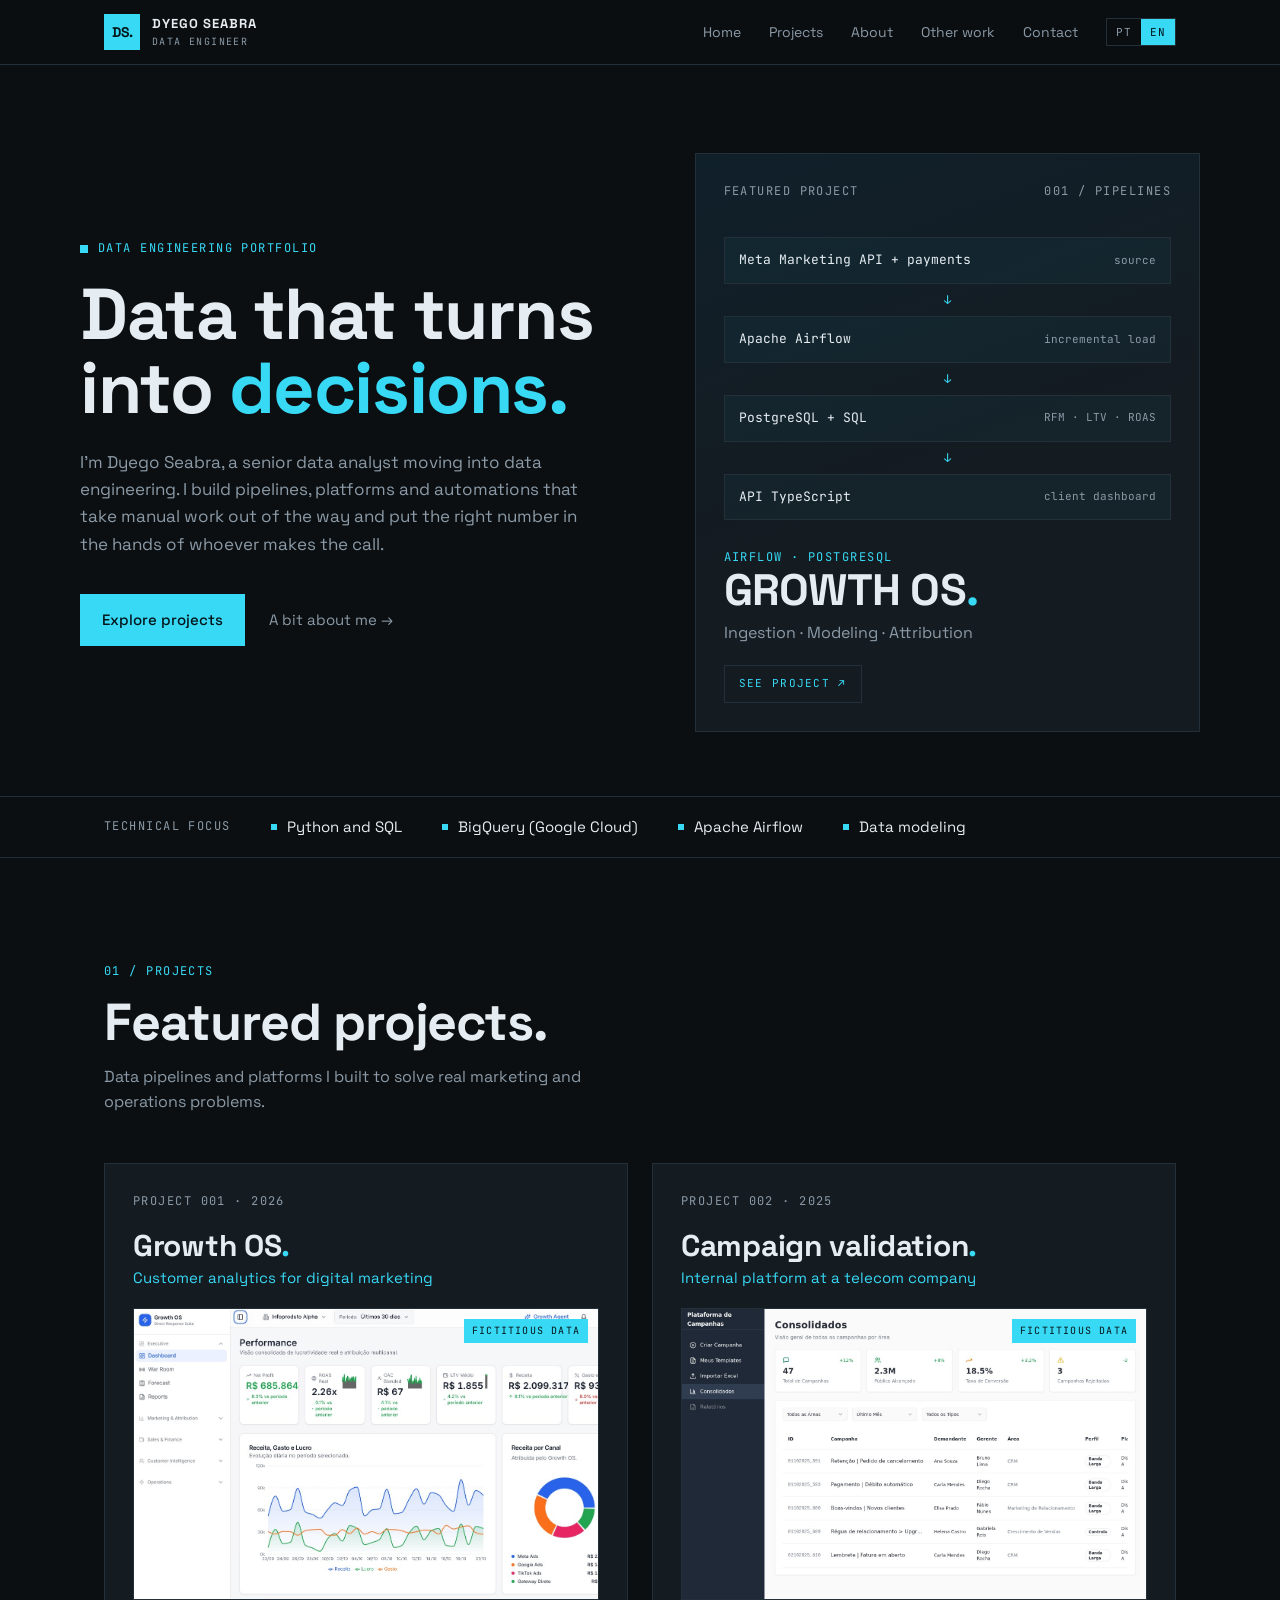
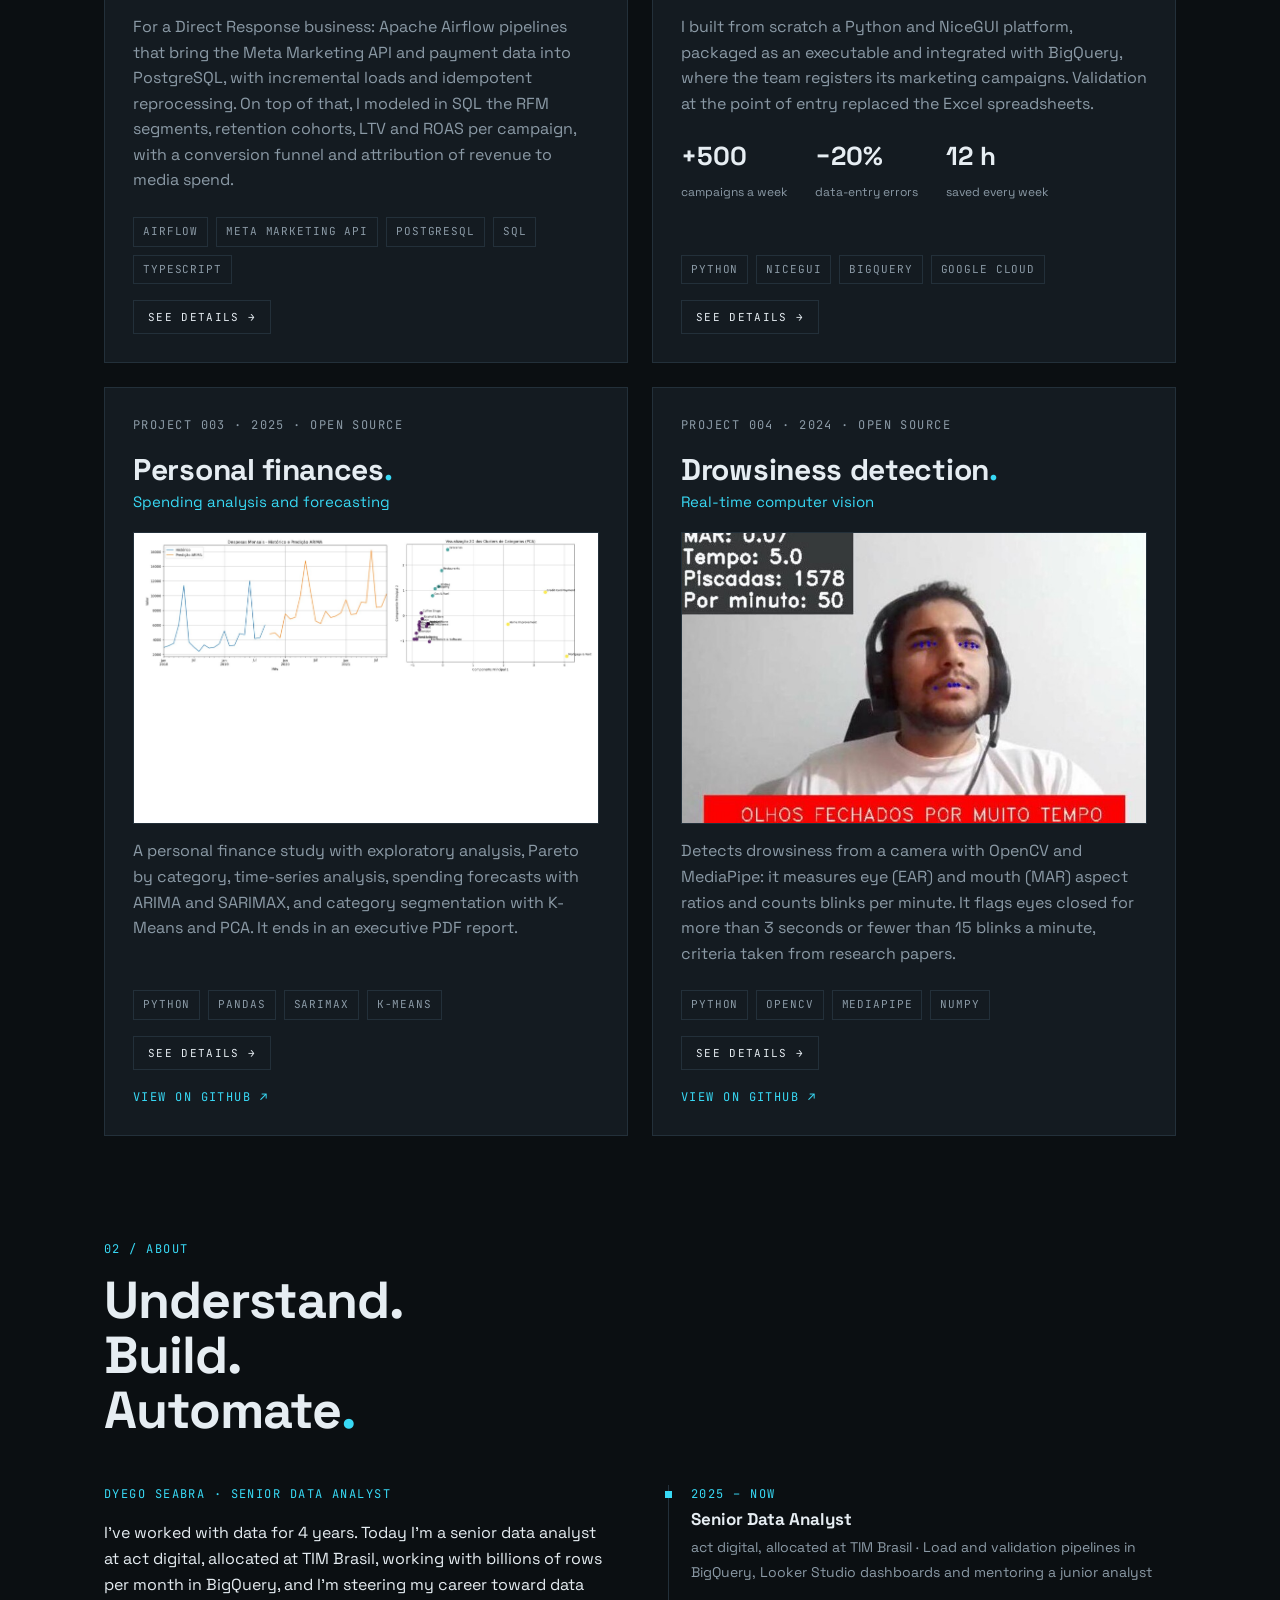
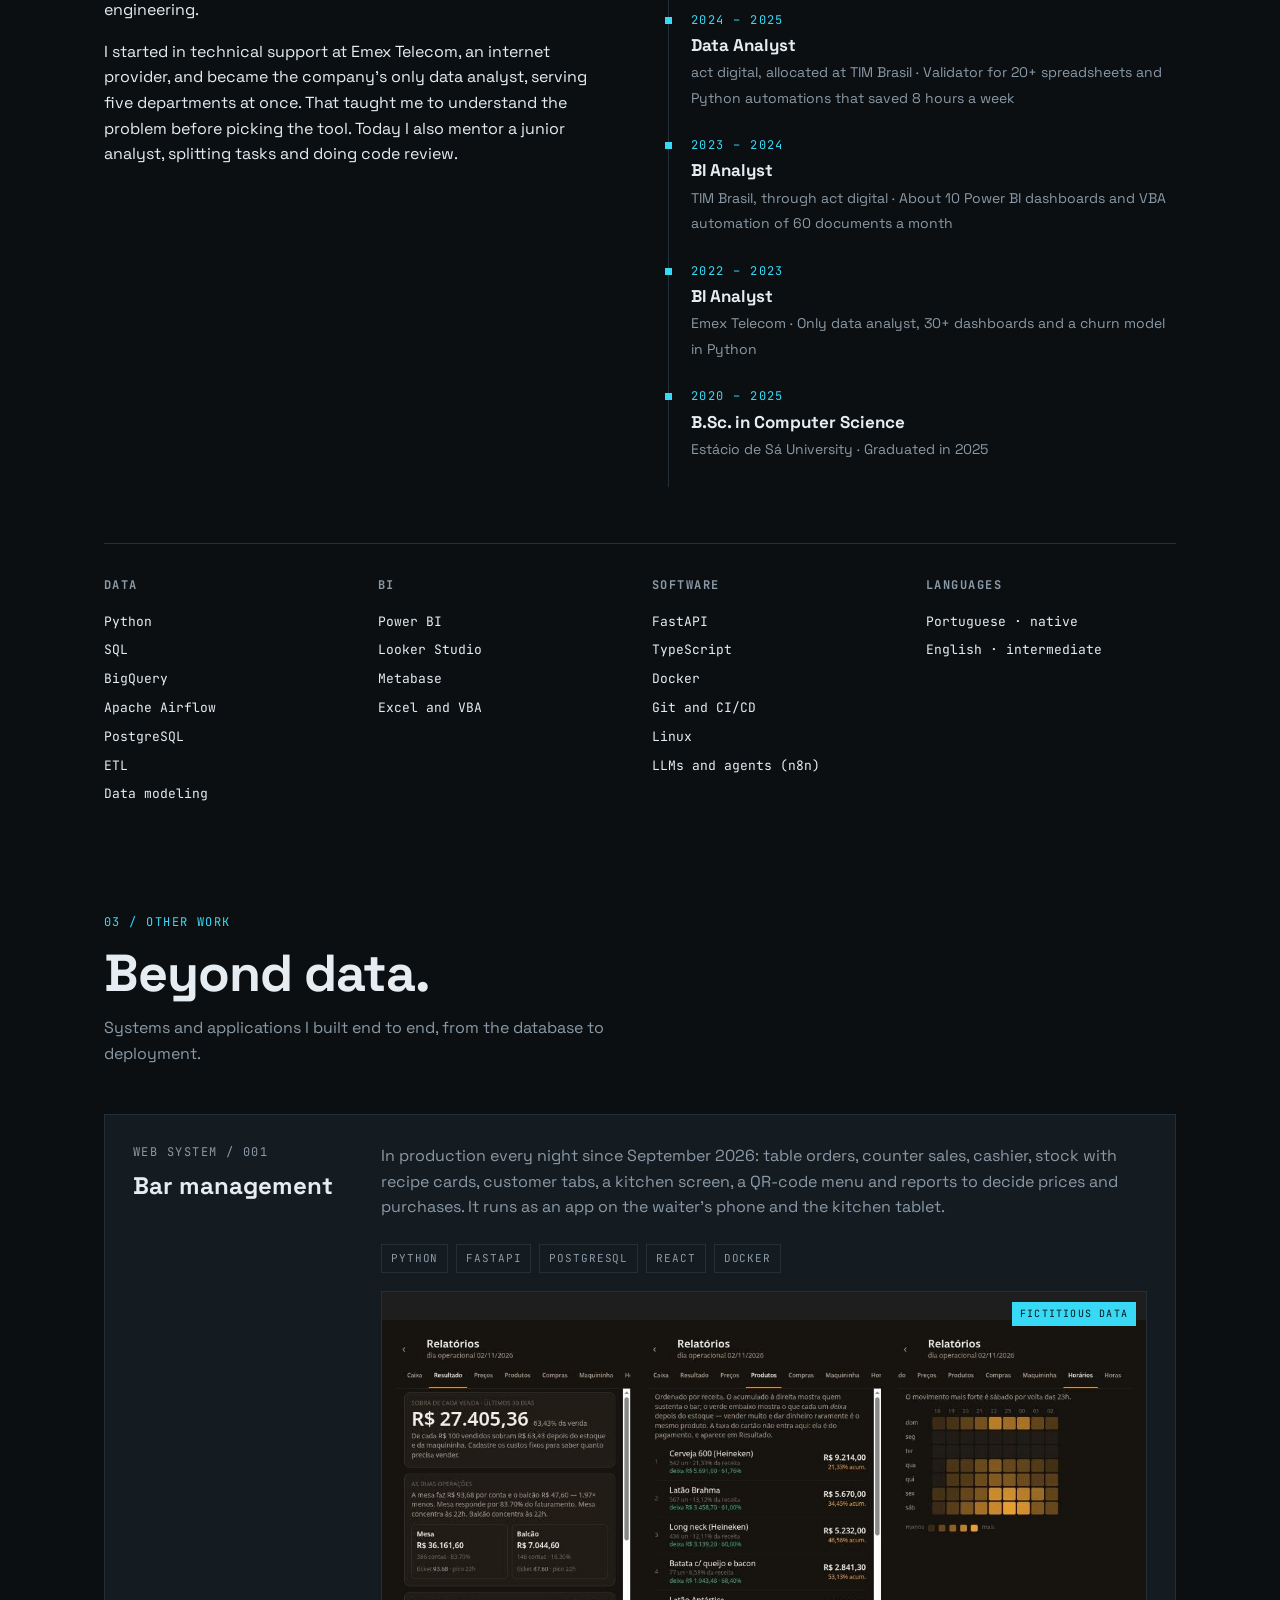
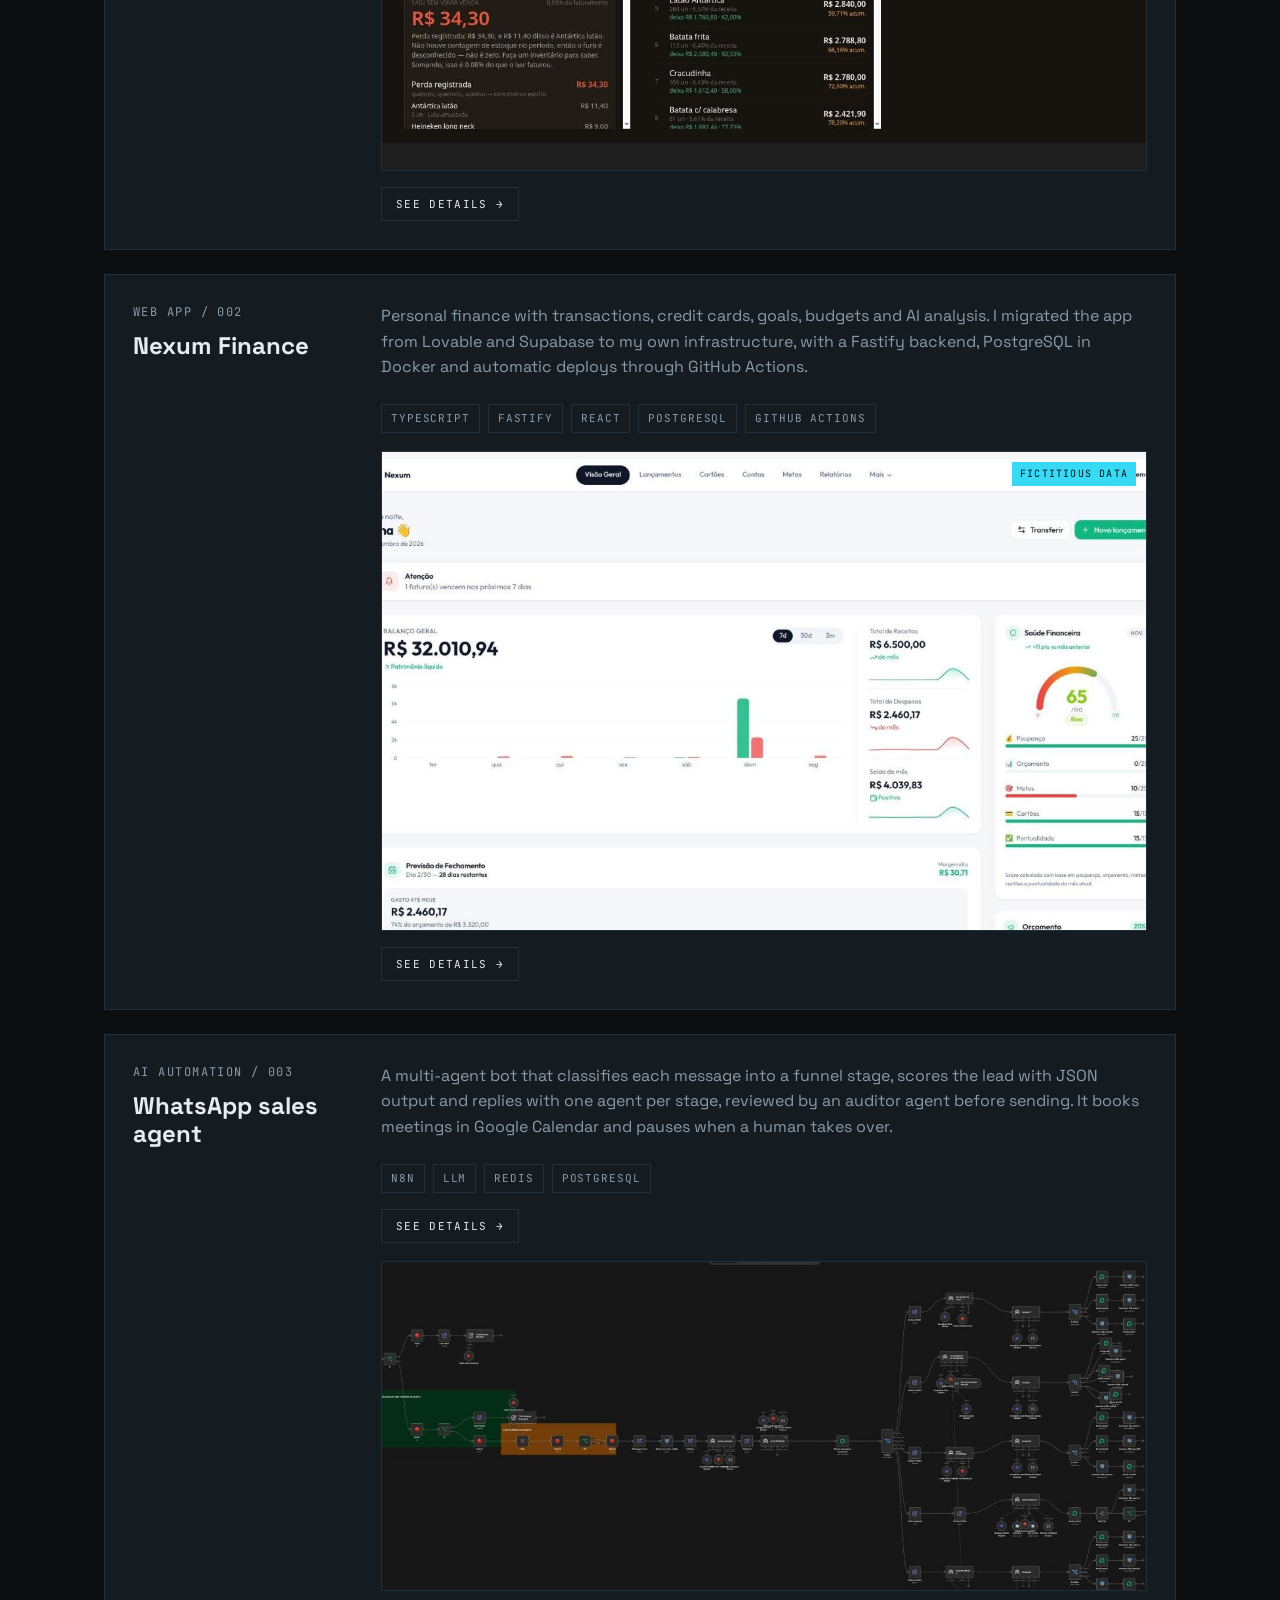
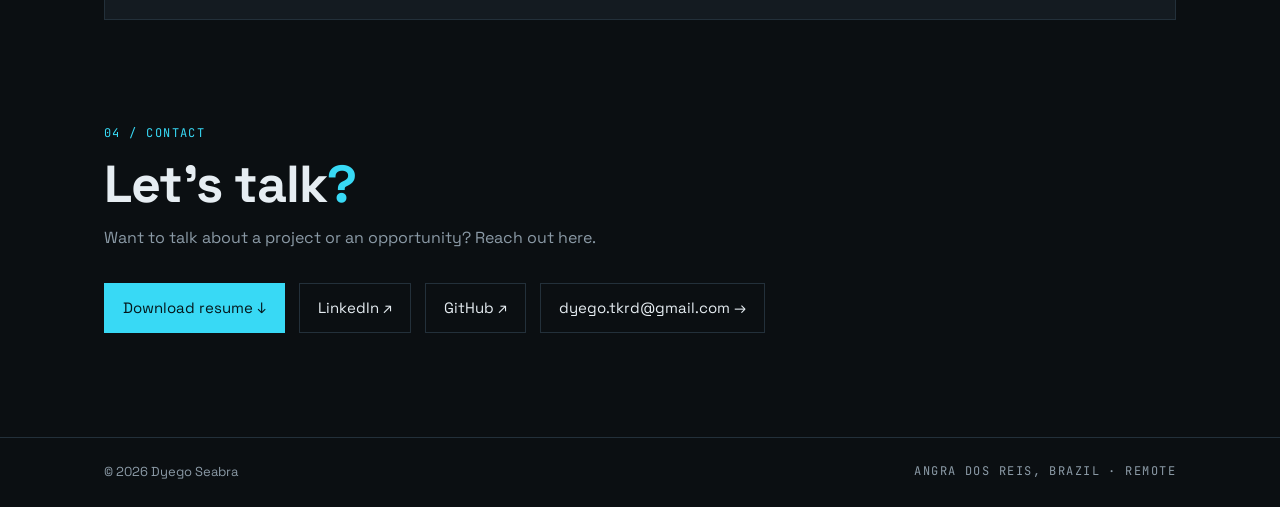
==== commit cbd9940a: "Usa o painel de performance como capa do Growth OS Co-Authored-By: Claude Opus 5.5 <noreply@anthropi" ====
--- a/index.html
+++ b/index.html
@@ -258,7 +258,7 @@
           <div class="num mono"><span class="pt">Projeto</span><span class="en">Project</span> 001 · 2026</div>
           <h3>Growth OS<span class="accent">.</span></h3>
           <div class="sub"><span class="pt">Customer Analytics para marketing digital</span><span class="en">Customer analytics for digital marketing</span></div>
-          <a class="shot" href="#growth-os" data-open="growth-os"><img src="assets/img/growth-os.jpg" alt="Tela de reconciliação de receita do Growth OS" loading="lazy"><span class="badge mono"><span class="pt">Dados fictícios</span><span class="en">Fictitious data</span></span></a>
+          <a class="shot" href="#growth-os" data-open="growth-os"><img src="assets/img/growth-os-performance.jpg" alt="Painel de performance do Growth OS: lucro, ROAS, CAC, LTV e receita por canal" loading="lazy"><span class="badge mono"><span class="pt">Dados fictícios</span><span class="en">Fictitious data</span></span></a>
           <p class="pt">Para um cliente de Direct Response: pipelines em Apache Airflow que trazem a Meta Marketing API e os pagamentos para o PostgreSQL, com carga incremental e reprocessamento idempotente. Em cima disso, modelei em SQL o RFM, as coortes de retenção, o LTV e o ROAS por campanha, com funil de conversões e atribuição da receita ao gasto de mídia.</p>
           <p class="en">For a Direct Response business: Apache Airflow pipelines that bring the Meta Marketing API and payment data into PostgreSQL, with incremental loads and idempotent reprocessing. On top of that, I modeled in SQL the RFM segments, retention cohorts, LTV and ROAS per campaign, with a conversion funnel and attribution of revenue to media spend.</p>
           <div class="tags"><span class="tag">AIRFLOW</span><span class="tag">META MARKETING API</span><span class="tag">POSTGRESQL</span><span class="tag">SQL</span><span class="tag">TYPESCRIPT</span></div>
@@ -400,7 +400,7 @@
   </section>
 </main>
 <dialog id="projeto" aria-labelledby="m-title"><div class="m-wrap"><button type="button" class="m-close" aria-label="Fechar / Close">×</button><div class="m-content"></div></div></dialog>
-<template id="p-growth-os"><div class="m-kicker mono"><span class="pt">Projeto 001 · abr–jun 2026</span><span class="en">Project 001 · Apr–Jun 2026</span></div><h3 class="m-title"><span class="pt">Growth OS</span><span class="en">Growth OS</span><span class="accent">.</span></h3><div class="m-sub"><span class="pt">Customer Analytics para marketing digital</span><span class="en">Customer analytics for digital marketing</span></div><figure class="m-main"><img src="assets/img/growth-os.jpg" alt=""><figcaption><span class="pt">Reconciliação de receita: cruza a receita reportada pelo Facebook, a atribuída por UTM e a efetivamente paga, e aponta pedidos fantasma e órfãos.</span><span class="en">Revenue reconciliation: matches revenue reported by Facebook, revenue attributed by UTM and revenue actually paid, and flags ghost and orphan orders.</span></figcaption></figure><div class="m-thumbs"><button type="button" class="m-thumb on" data-src="assets/img/growth-os.jpg" data-pt="Reconciliação de receita: cruza a receita reportada pelo Facebook, a atribuída por UTM e a efetivamente paga, e aponta pedidos fantasma e órfãos." data-en="Revenue reconciliation: matches revenue reported by Facebook, revenue attributed by UTM and revenue actually paid, and flags ghost and orphan orders."><img src="assets/img/growth-os.jpg" alt="" loading="lazy"></button><button type="button" class="m-thumb" data-src="assets/img/growth-os-funil.jpg" data-pt="Funil do checkout: o caminho real dos compradores, com bump, upsell e o ponto de maior saída." data-en="Checkout funnel: the real path of buyers, with bump, upsell and the biggest drop-off point."><img src="assets/img/growth-os-funil.jpg" alt="" loading="lazy"></button><button type="button" class="m-thumb" data-src="assets/img/growth-os-war-room.jpg" data-pt="War Room: lucro do dia, feed de vendas e criativos com melhor e pior resultado." data-en="War Room: today's profit, live sales feed and best and worst performing creatives."><img src="assets/img/growth-os-war-room.jpg" alt="" loading="lazy"></button></div><p class="m-note mono"><span class="pt">As telas usam dados fictícios gerados pelo próprio sistema.</span><span class="en">Screens use fictitious data generated by the system itself.</span></p><div class="m-body"><h4 class="mono"><span class="pt">Contexto</span><span class="en">Context</span></h4><p><span class="pt">Um cliente de Direct Response, com infoprodutos e e-commerce, precisava ligar a receita de cada venda ao gasto de mídia de cada campanha.</span><span class="en">A Direct Response business, selling info products and e-commerce, needed to connect the revenue of each sale to the media spend of each campaign.</span></p><h4 class="mono"><span class="pt">O que eu fiz</span><span class="en">What I did</span></h4><ul><li><span class="pt">Pipelines de ingestão em Apache Airflow que trazem a Meta Marketing API e os pagamentos para o PostgreSQL.</span><span class="en">Apache Airflow ingestion pipelines that bring the Meta Marketing API and payment data into PostgreSQL.</span></li><li><span class="pt">Carga incremental por watermark e reprocessamento idempotente: rodar de novo não duplica nenhum dado.</span><span class="en">Watermark-based incremental loads and idempotent reprocessing: a rerun never duplicates data.</span></li><li><span class="pt">Modelagem em SQL de RFM, coortes de retenção, LTV e ROAS por campanha.</span><span class="en">SQL modeling of RFM segments, retention cohorts, LTV and ROAS per campaign.</span></li><li><span class="pt">Funil de conversões e atribuição da receita líquida ao gasto de mídia.</span><span class="en">Conversion funnel and attribution of net revenue to media spend.</span></li><li><span class="pt">Dados servidos por uma API em TypeScript para o painel do cliente.</span><span class="en">Data served through a TypeScript API to the client dashboard.</span></li></ul><h4 class="mono">Stack</h4><div class="tags"><span class=tag>APACHE AIRFLOW</span><span class=tag>PYTHON</span><span class=tag>SQL</span><span class=tag>POSTGRESQL</span><span class=tag>META MARKETING API</span><span class=tag>TYPESCRIPT</span></div></div></template><template id="p-campanhas"><div class="m-kicker mono"><span class="pt">Projeto 002 · 2025</span><span class="en">Project 002 · 2025</span></div><h3 class="m-title"><span class="pt">Validação de campanhas</span><span class="en">Campaign validation</span><span class="accent">.</span></h3><div class="m-sub"><span class="pt">Plataforma interna numa operadora de telecom</span><span class="en">Internal platform at a telecom company</span></div><figure class="m-main"><img src="assets/img/campanhas-consolidados.jpg" alt=""><figcaption><span class="pt">Consolidados: volume, público alcançado, conversão e campanhas rejeitadas por área.</span><span class="en">Overview: volume, audience reached, conversion and rejected campaigns by area.</span></figcaption></figure><div class="m-thumbs"><button type="button" class="m-thumb on" data-src="assets/img/campanhas-consolidados.jpg" data-pt="Consolidados: volume, público alcançado, conversão e campanhas rejeitadas por área." data-en="Overview: volume, audience reached, conversion and rejected campaigns by area."><img src="assets/img/campanhas-consolidados.jpg" alt="" loading="lazy"></button><button type="button" class="m-thumb" data-src="assets/img/campanhas-formulario.jpg" data-pt="Cadastro da campanha em blocos, com campos obrigatórios e dados do demandante preenchidos automaticamente." data-en="Campaign registration in blocks, with required fields and requester data filled in automatically."><img src="assets/img/campanhas-formulario.jpg" alt="" loading="lazy"></button><button type="button" class="m-thumb" data-src="assets/img/campanhas-mensagem.jpg" data-pt="Configuração da mensagem com contagem de caracteres e pré-visualização antes de enviar para validação." data-en="Message setup with character count and a preview before sending it for validation."><img src="assets/img/campanhas-mensagem.jpg" alt="" loading="lazy"></button><button type="button" class="m-thumb" data-src="assets/img/campanhas-templates.jpg" data-pt="Templates salvos para reutilizar campanhas recorrentes." data-en="Saved templates to reuse recurring campaigns."><img src="assets/img/campanhas-templates.jpg" alt="" loading="lazy"></button></div><p class="m-note mono"><span class="pt">Protótipo da interface em React, com dados fictícios. A versão em uso é em Python e NiceGUI.</span><span class="en">React interface prototype with fictitious data. The version in use is built in Python and NiceGUI.</span></p><div class="m-body"><h4 class="mono"><span class="pt">Contexto</span><span class="en">Context</span></h4><p><span class="pt">A equipe de marketing cadastrava as campanhas em planilhas de Excel, sem nenhuma validação na entrada.</span><span class="en">The marketing team registered campaigns in Excel spreadsheets, with no validation at the point of entry.</span></p><h4 class="mono"><span class="pt">O que eu fiz</span><span class="en">What I did</span></h4><ul><li><span class="pt">Criei do zero uma plataforma em Python e NiceGUI, empacotada como executável.</span><span class="en">Built from scratch a Python and NiceGUI platform, packaged as an executable.</span></li><li><span class="pt">Integração com o BigQuery pelo Google Cloud SDK: o cadastro já cai na base de dados.</span><span class="en">Integration with BigQuery through the Google Cloud SDK: each registration lands straight in the database.</span></li><li><span class="pt">Validações na entrada, que barram o erro antes de ele chegar à base.</span><span class="en">Validation at the point of entry, which stops errors before they reach the database.</span></li></ul><h4 class="mono"><span class="pt">Resultado</span><span class="en">Outcome</span></h4><ul><li><span class="pt">Mais de 500 campanhas cadastradas por semana.</span><span class="en">More than 500 campaigns registered every week.</span></li><li><span class="pt">20% menos erros de cadastro.</span><span class="en">20% fewer data-entry errors.</span></li><li><span class="pt">12 horas por semana liberadas para a equipe.</span><span class="en">12 hours a week saved for the team.</span></li></ul><h4 class="mono">Stack</h4><div class="tags"><span class=tag>PYTHON</span><span class=tag>NICEGUI</span><span class=tag>BIGQUERY</span><span class=tag>GOOGLE CLOUD SDK</span><span class=tag>SQL</span></div></div></template><template id="p-financas"><div class="m-kicker mono"><span class="pt">Projeto 003 · 2025 · código aberto</span><span class="en">Project 003 · 2025 · open source</span></div><h3 class="m-title"><span class="pt">Finanças pessoais</span><span class="en">Personal finances</span><span class="accent">.</span></h3><div class="m-sub"><span class="pt">Análise, previsão e segmentação de gastos</span><span class="en">Spending analysis, forecasting and segmentation</span></div><figure class="m-main"><img src="assets/img/fin-gastos-por-categoria.jpg" alt=""><figcaption><span class="pt">Pareto por categoria: mercado e restaurantes somam 27% dos gastos.</span><span class="en">Pareto by category: groceries and restaurants add up to 27% of spending.</span></figcaption></figure><div class="m-thumbs"><button type="button" class="m-thumb on" data-src="assets/img/fin-gastos-por-categoria.jpg" data-pt="Pareto por categoria: mercado e restaurantes somam 27% dos gastos." data-en="Pareto by category: groceries and restaurants add up to 27% of spending."><img src="assets/img/fin-gastos-por-categoria.jpg" alt="" loading="lazy"></button><button type="button" class="m-thumb" data-src="assets/img/fin-analise-temporal.jpg" data-pt="Série mensal de transações e gastos, com picos sazonais." data-en="Monthly series of transactions and spending, with seasonal peaks."><img src="assets/img/fin-analise-temporal.jpg" alt="" loading="lazy"></button><button type="button" class="m-thumb" data-src="assets/img/fin-previsao-arima.jpg" data-pt="Previsão de despesas com ARIMA, que acompanhou bem a série real." data-en="ARIMA spending forecast, which tracked the real series closely."><img src="assets/img/fin-previsao-arima.jpg" alt="" loading="lazy"></button><button type="button" class="m-thumb" data-src="assets/img/fin-selecao-de-clusters.jpg" data-pt="Método do cotovelo: quebra a partir de 3 clusters." data-en="Elbow method: the curve breaks after 3 clusters."><img src="assets/img/fin-selecao-de-clusters.jpg" alt="" loading="lazy"></button><button type="button" class="m-thumb" data-src="assets/img/fin-clusters-pca.jpg" data-pt="Clusters de categorias por valor e frequência, visualizados com PCA." data-en="Category clusters by value and frequency, visualized with PCA."><img src="assets/img/fin-clusters-pca.jpg" alt="" loading="lazy"></button></div><p class="m-note mono"><span class="pt">Dataset público de exemplo, sem dados reais.</span><span class="en">Public sample dataset, no real data.</span></p><div class="m-body"><h4 class="mono"><span class="pt">Contexto</span><span class="en">Context</span></h4><p><span class="pt">Estudo de ponta a ponta sobre cerca de 800 transações de um dataset público de exemplo: de onde vem e para onde vai o dinheiro, como o gasto se comporta no tempo e quanto se deve gastar nos próximos meses.</span><span class="en">An end-to-end study of about 800 transactions from a public sample dataset: where money comes from and goes, how spending behaves over time and how much to expect in the coming months.</span></p><h4 class="mono"><span class="pt">O que eu fiz</span><span class="en">What I did</span></h4><ul><li><span class="pt">Análise exploratória e Pareto por categoria e por conta.</span><span class="en">Exploratory analysis and Pareto by category and account.</span></li><li><span class="pt">Série temporal de gastos, receitas e saldo mensal.</span><span class="en">Time series of spending, income and monthly balance.</span></li><li><span class="pt">Previsão de despesas: um modelo simples primeiro, depois ARIMA/SARIMAX.</span><span class="en">Spending forecast: a simple model first, then ARIMA/SARIMAX.</span></li><li><span class="pt">Segmentação das categorias com K-Means e visualização com PCA, com uma recomendação para cada grupo.</span><span class="en">Category segmentation with K-Means and PCA visualization, with a recommendation for each group.</span></li></ul><h4 class="mono"><span class="pt">Resultado</span><span class="en">Outcome</span></h4><ul><li><span class="pt">Três grupos de gasto com ações diferentes: renegociar os fixos de alto valor, pôr teto nos de estilo de vida e revisar assinaturas recorrentes.</span><span class="en">Three spending groups with different actions: renegotiate high-value fixed costs, cap lifestyle spending and review recurring subscriptions.</span></li><li><span class="pt">Relatório executivo em PDF com as conclusões.</span><span class="en">Executive PDF report with the conclusions.</span></li></ul><h4 class="mono">Stack</h4><div class="tags"><span class=tag>PYTHON</span><span class=tag>PANDAS</span><span class=tag>STATSMODELS</span><span class=tag>SCIKIT-LEARN</span><span class=tag>PLOTLY</span><span class=tag>JUPYTER</span></div><a class="repo mono" href="https://github.com/DyegoTkrD/personal-finances" target="_blank" rel="noopener"><span class="pt">Ver código no GitHub ↗</span><span class="en">View code on GitHub ↗</span></a></div></template><template id="p-sonolencia"><div class="m-kicker mono"><span class="pt">Projeto 004 · 2024 · código aberto</span><span class="en">Project 004 · 2024 · open source</span></div><h3 class="m-title"><span class="pt">Detecção de sonolência</span><span class="en">Drowsiness detection</span><span class="accent">.</span></h3><div class="m-sub"><span class="pt">Visão computacional em tempo real</span><span class="en">Real-time computer vision</span></div><figure class="m-main"><img src="assets/img/sonolencia.jpg" alt=""><figcaption><span class="pt">Detecção em tempo real: pontos dos olhos e da boca marcados, EAR, MAR e piscadas por minuto na tela, e o alerta de olhos fechados por muito tempo.</span><span class="en">Real-time detection: eye and mouth landmarks, EAR, MAR and blinks per minute on screen, and the eyes-closed-too-long alert.</span></figcaption></figure><div class="m-body"><h4 class="mono"><span class="pt">Contexto</span><span class="en">Context</span></h4><p><span class="pt">Detectar sinais de sonolência pela câmera, em tempo real, com critérios tirados de artigos científicos sobre piscadas e bocejos.</span><span class="en">Detect signs of drowsiness from a camera in real time, using criteria from research papers on blinking and yawning.</span></p><h4 class="mono"><span class="pt">O que eu fiz</span><span class="en">What I did</span></h4><ul><li><span class="pt">Pontos do rosto mapeados com o MediaPipe Face Mesh em cada quadro capturado com OpenCV.</span><span class="en">Face landmarks mapped with MediaPipe Face Mesh on every frame captured with OpenCV.</span></li><li><span class="pt">Cálculo de EAR (abertura dos olhos) e MAR (abertura da boca) e contagem de piscadas por minuto.</span><span class="en">Computes EAR (eye aspect ratio), MAR (mouth aspect ratio) and blinks per minute.</span></li><li><span class="pt">Alerta quando o olho fica fechado por mais de 3 segundos ou quando há menos de 15 piscadas por minuto.</span><span class="en">Alerts when the eyes stay closed for more than 3 seconds or there are fewer than 15 blinks a minute.</span></li></ul><h4 class="mono">Stack</h4><div class="tags"><span class=tag>PYTHON</span><span class=tag>OPENCV</span><span class=tag>MEDIAPIPE</span><span class=tag>NUMPY</span></div><a class="repo mono" href="https://github.com/DyegoTkrD/Deteccao-Sonolencia" target="_blank" rel="noopener"><span class="pt">Ver código no GitHub ↗</span><span class="en">View code on GitHub ↗</span></a></div></template><template id="p-bar"><div class="m-kicker mono"><span class="pt">Sistema web / 001 · desde set 2026</span><span class="en">Web system / 001 · since Sep 2026</span></div><h3 class="m-title"><span class="pt">Gestão para bar</span><span class="en">Bar management</span><span class="accent">.</span></h3><div class="m-sub"><span class="pt">Sistema em produção todas as noites</span><span class="en">In production every night</span></div><figure class="m-main"><img src="assets/img/bar-resultado.jpg" alt=""><figcaption><span class="pt">Resultado: quanto sobra de cada venda depois do estoque e da maquininha, mesa contra balcão e perdas registradas.</span><span class="en">Result: what is left from each sale after stock and card fees, table versus counter, and recorded losses.</span></figcaption></figure><div class="m-thumbs"><button type="button" class="m-thumb on" data-src="assets/img/bar-resultado.jpg" data-pt="Resultado: quanto sobra de cada venda depois do estoque e da maquininha, mesa contra balcão e perdas registradas." data-en="Result: what is left from each sale after stock and card fees, table versus counter, and recorded losses."><img src="assets/img/bar-resultado.jpg" alt="" loading="lazy"></button><button type="button" class="m-thumb" data-src="assets/img/bar-produtos.jpg" data-pt="Produtos: ranking por receita com o acumulado (curva ABC) e quanto cada produto deixa depois do custo." data-en="Products: revenue ranking with the cumulative share (ABC curve) and what each product leaves after cost."><img src="assets/img/bar-produtos.jpg" alt="" loading="lazy"></button><button type="button" class="m-thumb" data-src="assets/img/bar-precos.jpg" data-pt="Preços: custo pela ficha técnica, taxa da maquininha e margem de cada produto." data-en="Prices: cost from the recipe card, card fee and margin for each product."><img src="assets/img/bar-precos.jpg" alt="" loading="lazy"></button><button type="button" class="m-thumb" data-src="assets/img/bar-horarios.jpg" data-pt="Horários: mapa de calor do movimento por dia da semana e hora, com a madrugada contada na noite certa." data-en="Hours: heatmap of sales by weekday and hour, with after-midnight sales counted in the right night."><img src="assets/img/bar-horarios.jpg" alt="" loading="lazy"></button></div><p class="m-note mono"><span class="pt">Cinco semanas de vendas fictícias geradas para a demonstração; o sistema é usado no celular.</span><span class="en">Five weeks of fictitious sales generated for the demo; the system runs on a phone.</span></p><div class="m-body"><h4 class="mono"><span class="pt">Contexto</span><span class="en">Context</span></h4><p><span class="pt">Um bar do qual sou sócio precisava de um sistema único para comandas, caixa e estoque, e de relatórios para decidir preço e compra.</span><span class="en">A bar I co-own needed a single system for orders, cash and stock, plus reports to decide prices and purchases.</span></p><h4 class="mono"><span class="pt">O que eu fiz</span><span class="en">What I did</span></h4><ul><li><span class="pt">Comanda de mesa, venda de balcão, caixa, fiado e tela da cozinha.</span><span class="en">Table orders, counter sales, cashier, customer tabs and a kitchen screen.</span></li><li><span class="pt">Estoque com ficha técnica de cada produto.</span><span class="en">Stock with a recipe card for each product.</span></li><li><span class="pt">Cardápio público por QR Code e relatórios para decidir preço e compra.</span><span class="en">Public QR-code menu and reports to decide prices and purchases.</span></li><li><span class="pt">App instalável (PWA) no celular do garçom e no tablet da cozinha, servido por uma única aplicação FastAPI.</span><span class="en">Installable app (PWA) on the waiter's phone and the kitchen tablet, served by a single FastAPI application.</span></li></ul><h4 class="mono"><span class="pt">Resultado</span><span class="en">Outcome</span></h4><ul><li><span class="pt">Em operação desde 7 de setembro de 2026, um dia depois do primeiro commit.</span><span class="en">Running since September 7, 2026, one day after the first commit.</span></li></ul><h4 class="mono">Stack</h4><div class="tags"><span class=tag>PYTHON</span><span class=tag>FASTAPI</span><span class=tag>SQLALCHEMY</span><span class=tag>POSTGRESQL</span><span class=tag>REACT</span><span class=tag>TYPESCRIPT</span><span class=tag>DOCKER</span><span class=tag>NGINX</span></div></div></template><template id="p-nexum"><div class="m-kicker mono"><span class="pt">Aplicação web / 002 · desde jan 2026</span><span class="en">Web app / 002 · since Jan 2026</span></div><h3 class="m-title"><span class="pt">Nexum Finance</span><span class="en">Nexum Finance</span><span class="accent">.</span></h3><div class="m-sub"><span class="pt">Finanças pessoais com IA</span><span class="en">Personal finance with AI</span></div><figure class="m-main"><img src="assets/img/nexum-visao-geral.jpg" alt=""><figcaption><span class="pt">Visão geral: balanço, receitas e despesas do mês e o score de saúde financeira.</span><span class="en">Overview: balance, monthly income and spending, and the financial health score.</span></figcaption></figure><div class="m-thumbs"><button type="button" class="m-thumb on" data-src="assets/img/nexum-visao-geral.jpg" data-pt="Visão geral: balanço, receitas e despesas do mês e o score de saúde financeira." data-en="Overview: balance, monthly income and spending, and the financial health score."><img src="assets/img/nexum-visao-geral.jpg" alt="" loading="lazy"></button><button type="button" class="m-thumb" data-src="assets/img/nexum-categorias.jpg" data-pt="Relatório por categoria, com o detalhamento de cada uma." data-en="Spending by category, with a breakdown of each one."><img src="assets/img/nexum-categorias.jpg" alt="" loading="lazy"></button><button type="button" class="m-thumb" data-src="assets/img/nexum-orcado-real.jpg" data-pt="Orçado contra realizado: quais categorias estouraram o orçamento do mês." data-en="Budget versus actual: which categories went over the monthly budget."><img src="assets/img/nexum-orcado-real.jpg" alt="" loading="lazy"></button></div><p class="m-note mono"><span class="pt">Usuário e lançamentos fictícios.</span><span class="en">Fictitious user and transactions.</span></p><div class="m-body"><h4 class="mono"><span class="pt">Contexto</span><span class="en">Context</span></h4><p><span class="pt">Uma aplicação para as minhas finanças: lançamentos, cartões, contas, metas, orçamentos e investimentos, com análise estatística e IA em cima dos dados.</span><span class="en">An app for my own finances: transactions, credit cards, accounts, goals, budgets and investments, with statistical analysis and AI on top of the data.</span></p><h4 class="mono"><span class="pt">O que eu fiz</span><span class="en">What I did</span></h4><ul><li><span class="pt">A aplicação nasceu no Lovable e no Supabase; migrei tudo para infraestrutura própria.</span><span class="en">The app started on Lovable and Supabase; I migrated everything to my own infrastructure.</span></li><li><span class="pt">Backend em Fastify com TypeScript e PostgreSQL em Docker, deixando só a autenticação no Supabase.</span><span class="en">Fastify backend in TypeScript and PostgreSQL in Docker, keeping only authentication on Supabase.</span></li><li><span class="pt">Deploy automático: cada push publica a nova versão pelo GitHub Actions.</span><span class="en">Automatic deploys: every push ships a new version through GitHub Actions.</span></li></ul><h4 class="mono">Stack</h4><div class="tags"><span class=tag>TYPESCRIPT</span><span class=tag>REACT</span><span class=tag>FASTIFY</span><span class=tag>POSTGRESQL</span><span class=tag>DOCKER</span><span class=tag>GITHUB ACTIONS</span></div></div></template><template id="p-agente"><div class="m-kicker mono"><span class="pt">Automação com IA / 003 · set 2025–jun 2026</span><span class="en">AI automation / 003 · Sep 2025–Jun 2026</span></div><h3 class="m-title"><span class="pt">Agente comercial de WhatsApp</span><span class="en">WhatsApp sales agent</span><span class="accent">.</span></h3><div class="m-sub"><span class="pt">Multiagente com LLM</span><span class="en">Multi-agent LLM bot</span></div><figure class="m-main"><img src="assets/img/agente-whatsapp-geral.jpg" alt=""><figcaption><span class="pt">Visão geral do fluxo no n8n: entrada, tratamento das mensagens, classificação e agentes por etapa.</span><span class="en">Workflow overview in n8n: input, message handling, classification and one agent per stage.</span></figcaption></figure><div class="m-thumbs"><button type="button" class="m-thumb on" data-src="assets/img/agente-whatsapp-geral.jpg" data-pt="Visão geral do fluxo no n8n: entrada, tratamento das mensagens, classificação e agentes por etapa." data-en="Workflow overview in n8n: input, message handling, classification and one agent per stage."><img src="assets/img/agente-whatsapp-geral.jpg" alt="" loading="lazy"></button><button type="button" class="m-thumb" data-src="assets/img/agente-whatsapp.jpg" data-pt="Roteamento: cada etapa do funil tem o seu agente, com memória e saída estruturada." data-en="Routing: each funnel stage has its own agent, with memory and structured output."><img src="assets/img/agente-whatsapp.jpg" alt="" loading="lazy"></button></div><div class="m-body"><h4 class="mono"><span class="pt">Contexto</span><span class="en">Context</span></h4><p><span class="pt">Responder leads no WhatsApp rápido e com consistência, e passar a conversa para um humano no momento certo.</span><span class="en">Answer sales leads on WhatsApp quickly and consistently, and hand the conversation to a human at the right moment.</span></p><h4 class="mono"><span class="pt">O que eu fiz</span><span class="en">What I did</span></h4><ul><li><span class="pt">Um classificador põe cada mensagem numa etapa do funil: nutrição, alto interesse, objeção, agendamento ou encerramento.</span><span class="en">A classifier assigns each message to a funnel stage: nurturing, high interest, objection, scheduling or closing.</span></li><li><span class="pt">Lead scoring com saída estruturada em JSON.</span><span class="en">Lead scoring with structured JSON output.</span></li><li><span class="pt">Um agente auditor revisa cada resposta antes do envio.</span><span class="en">An auditor agent reviews every reply before it is sent.</span></li><li><span class="pt">Agenda reuniões no Google Calendar, transcreve áudio, junta mensagens seguidas e pausa quando um humano assume.</span><span class="en">Books meetings in Google Calendar, transcribes audio, groups consecutive messages and pauses when a human takes over.</span></li><li><span class="pt">Memória da conversa no Redis e estado do lead no PostgreSQL.</span><span class="en">Conversation memory in Redis and lead state in PostgreSQL.</span></li></ul><h4 class="mono">Stack</h4><div class="tags"><span class=tag>N8N</span><span class=tag>DEEPSEEK</span><span class=tag>EVOLUTION API</span><span class=tag>REDIS</span><span class=tag>POSTGRESQL</span><span class=tag>GOOGLE CALENDAR</span></div></div></template>
+<template id="p-growth-os"><div class="m-kicker mono"><span class="pt">Projeto 001 · abr–jun 2026</span><span class="en">Project 001 · Apr–Jun 2026</span></div><h3 class="m-title"><span class="pt">Growth OS</span><span class="en">Growth OS</span><span class="accent">.</span></h3><div class="m-sub"><span class="pt">Customer Analytics para marketing digital</span><span class="en">Customer analytics for digital marketing</span></div><figure class="m-main"><img src="assets/img/growth-os-performance.jpg" alt=""><figcaption><span class="pt">Performance: lucro líquido, ROAS, CAC e LTV do período, a evolução diária de receita, gasto e lucro, e a receita atribuída a cada canal.</span><span class="en">Performance: net profit, ROAS, CAC and LTV for the period, daily revenue, spend and profit, and revenue attributed to each channel.</span></figcaption></figure><div class="m-thumbs"><button type="button" class="m-thumb on" data-src="assets/img/growth-os-performance.jpg" data-pt="Performance: lucro líquido, ROAS, CAC e LTV do período, a evolução diária de receita, gasto e lucro, e a receita atribuída a cada canal." data-en="Performance: net profit, ROAS, CAC and LTV for the period, daily revenue, spend and profit, and revenue attributed to each channel."><img src="assets/img/growth-os-performance.jpg" alt="" loading="lazy"></button><button type="button" class="m-thumb" data-src="assets/img/growth-os.jpg" data-pt="Reconciliação de receita: cruza a receita reportada pelo Facebook, a atribuída por UTM e a efetivamente paga, e aponta pedidos fantasma e órfãos." data-en="Revenue reconciliation: matches revenue reported by Facebook, revenue attributed by UTM and revenue actually paid, and flags ghost and orphan orders."><img src="assets/img/growth-os.jpg" alt="" loading="lazy"></button><button type="button" class="m-thumb" data-src="assets/img/growth-os-funil.jpg" data-pt="Funil do checkout: o caminho real dos compradores, com bump, upsell e o ponto de maior saída." data-en="Checkout funnel: the real path of buyers, with bump, upsell and the biggest drop-off point."><img src="assets/img/growth-os-funil.jpg" alt="" loading="lazy"></button><button type="button" class="m-thumb" data-src="assets/img/growth-os-war-room.jpg" data-pt="War Room: lucro do dia, feed de vendas e criativos com melhor e pior resultado." data-en="War Room: today's profit, live sales feed and best and worst performing creatives."><img src="assets/img/growth-os-war-room.jpg" alt="" loading="lazy"></button></div><p class="m-note mono"><span class="pt">As telas usam dados fictícios gerados pelo próprio sistema.</span><span class="en">Screens use fictitious data generated by the system itself.</span></p><div class="m-body"><h4 class="mono"><span class="pt">Contexto</span><span class="en">Context</span></h4><p><span class="pt">Um cliente de Direct Response, com infoprodutos e e-commerce, precisava ligar a receita de cada venda ao gasto de mídia de cada campanha.</span><span class="en">A Direct Response business, selling info products and e-commerce, needed to connect the revenue of each sale to the media spend of each campaign.</span></p><h4 class="mono"><span class="pt">O que eu fiz</span><span class="en">What I did</span></h4><ul><li><span class="pt">Pipelines de ingestão em Apache Airflow que trazem a Meta Marketing API e os pagamentos para o PostgreSQL.</span><span class="en">Apache Airflow ingestion pipelines that bring the Meta Marketing API and payment data into PostgreSQL.</span></li><li><span class="pt">Carga incremental por watermark e reprocessamento idempotente: rodar de novo não duplica nenhum dado.</span><span class="en">Watermark-based incremental loads and idempotent reprocessing: a rerun never duplicates data.</span></li><li><span class="pt">Modelagem em SQL de RFM, coortes de retenção, LTV e ROAS por campanha.</span><span class="en">SQL modeling of RFM segments, retention cohorts, LTV and ROAS per campaign.</span></li><li><span class="pt">Funil de conversões e atribuição da receita líquida ao gasto de mídia.</span><span class="en">Conversion funnel and attribution of net revenue to media spend.</span></li><li><span class="pt">Dados servidos por uma API em TypeScript para o painel do cliente.</span><span class="en">Data served through a TypeScript API to the client dashboard.</span></li></ul><h4 class="mono">Stack</h4><div class="tags"><span class=tag>APACHE AIRFLOW</span><span class=tag>PYTHON</span><span class=tag>SQL</span><span class=tag>POSTGRESQL</span><span class=tag>META MARKETING API</span><span class=tag>TYPESCRIPT</span></div></div></template><template id="p-campanhas"><div class="m-kicker mono"><span class="pt">Projeto 002 · 2025</span><span class="en">Project 002 · 2025</span></div><h3 class="m-title"><span class="pt">Validação de campanhas</span><span class="en">Campaign validation</span><span class="accent">.</span></h3><div class="m-sub"><span class="pt">Plataforma interna numa operadora de telecom</span><span class="en">Internal platform at a telecom company</span></div><figure class="m-main"><img src="assets/img/campanhas-consolidados.jpg" alt=""><figcaption><span class="pt">Consolidados: volume, público alcançado, conversão e campanhas rejeitadas por área.</span><span class="en">Overview: volume, audience reached, conversion and rejected campaigns by area.</span></figcaption></figure><div class="m-thumbs"><button type="button" class="m-thumb on" data-src="assets/img/campanhas-consolidados.jpg" data-pt="Consolidados: volume, público alcançado, conversão e campanhas rejeitadas por área." data-en="Overview: volume, audience reached, conversion and rejected campaigns by area."><img src="assets/img/campanhas-consolidados.jpg" alt="" loading="lazy"></button><button type="button" class="m-thumb" data-src="assets/img/campanhas-formulario.jpg" data-pt="Cadastro da campanha em blocos, com campos obrigatórios e dados do demandante preenchidos automaticamente." data-en="Campaign registration in blocks, with required fields and requester data filled in automatically."><img src="assets/img/campanhas-formulario.jpg" alt="" loading="lazy"></button><button type="button" class="m-thumb" data-src="assets/img/campanhas-mensagem.jpg" data-pt="Configuração da mensagem com contagem de caracteres e pré-visualização antes de enviar para validação." data-en="Message setup with character count and a preview before sending it for validation."><img src="assets/img/campanhas-mensagem.jpg" alt="" loading="lazy"></button><button type="button" class="m-thumb" data-src="assets/img/campanhas-templates.jpg" data-pt="Templates salvos para reutilizar campanhas recorrentes." data-en="Saved templates to reuse recurring campaigns."><img src="assets/img/campanhas-templates.jpg" alt="" loading="lazy"></button></div><p class="m-note mono"><span class="pt">Protótipo da interface em React, com dados fictícios. A versão em uso é em Python e NiceGUI.</span><span class="en">React interface prototype with fictitious data. The version in use is built in Python and NiceGUI.</span></p><div class="m-body"><h4 class="mono"><span class="pt">Contexto</span><span class="en">Context</span></h4><p><span class="pt">A equipe de marketing cadastrava as campanhas em planilhas de Excel, sem nenhuma validação na entrada.</span><span class="en">The marketing team registered campaigns in Excel spreadsheets, with no validation at the point of entry.</span></p><h4 class="mono"><span class="pt">O que eu fiz</span><span class="en">What I did</span></h4><ul><li><span class="pt">Criei do zero uma plataforma em Python e NiceGUI, empacotada como executável.</span><span class="en">Built from scratch a Python and NiceGUI platform, packaged as an executable.</span></li><li><span class="pt">Integração com o BigQuery pelo Google Cloud SDK: o cadastro já cai na base de dados.</span><span class="en">Integration with BigQuery through the Google Cloud SDK: each registration lands straight in the database.</span></li><li><span class="pt">Validações na entrada, que barram o erro antes de ele chegar à base.</span><span class="en">Validation at the point of entry, which stops errors before they reach the database.</span></li></ul><h4 class="mono"><span class="pt">Resultado</span><span class="en">Outcome</span></h4><ul><li><span class="pt">Mais de 500 campanhas cadastradas por semana.</span><span class="en">More than 500 campaigns registered every week.</span></li><li><span class="pt">20% menos erros de cadastro.</span><span class="en">20% fewer data-entry errors.</span></li><li><span class="pt">12 horas por semana liberadas para a equipe.</span><span class="en">12 hours a week saved for the team.</span></li></ul><h4 class="mono">Stack</h4><div class="tags"><span class=tag>PYTHON</span><span class=tag>NICEGUI</span><span class=tag>BIGQUERY</span><span class=tag>GOOGLE CLOUD SDK</span><span class=tag>SQL</span></div></div></template><template id="p-financas"><div class="m-kicker mono"><span class="pt">Projeto 003 · 2025 · código aberto</span><span class="en">Project 003 · 2025 · open source</span></div><h3 class="m-title"><span class="pt">Finanças pessoais</span><span class="en">Personal finances</span><span class="accent">.</span></h3><div class="m-sub"><span class="pt">Análise, previsão e segmentação de gastos</span><span class="en">Spending analysis, forecasting and segmentation</span></div><figure class="m-main"><img src="assets/img/fin-gastos-por-categoria.jpg" alt=""><figcaption><span class="pt">Pareto por categoria: mercado e restaurantes somam 27% dos gastos.</span><span class="en">Pareto by category: groceries and restaurants add up to 27% of spending.</span></figcaption></figure><div class="m-thumbs"><button type="button" class="m-thumb on" data-src="assets/img/fin-gastos-por-categoria.jpg" data-pt="Pareto por categoria: mercado e restaurantes somam 27% dos gastos." data-en="Pareto by category: groceries and restaurants add up to 27% of spending."><img src="assets/img/fin-gastos-por-categoria.jpg" alt="" loading="lazy"></button><button type="button" class="m-thumb" data-src="assets/img/fin-analise-temporal.jpg" data-pt="Série mensal de transações e gastos, com picos sazonais." data-en="Monthly series of transactions and spending, with seasonal peaks."><img src="assets/img/fin-analise-temporal.jpg" alt="" loading="lazy"></button><button type="button" class="m-thumb" data-src="assets/img/fin-previsao-arima.jpg" data-pt="Previsão de despesas com ARIMA, que acompanhou bem a série real." data-en="ARIMA spending forecast, which tracked the real series closely."><img src="assets/img/fin-previsao-arima.jpg" alt="" loading="lazy"></button><button type="button" class="m-thumb" data-src="assets/img/fin-selecao-de-clusters.jpg" data-pt="Método do cotovelo: quebra a partir de 3 clusters." data-en="Elbow method: the curve breaks after 3 clusters."><img src="assets/img/fin-selecao-de-clusters.jpg" alt="" loading="lazy"></button><button type="button" class="m-thumb" data-src="assets/img/fin-clusters-pca.jpg" data-pt="Clusters de categorias por valor e frequência, visualizados com PCA." data-en="Category clusters by value and frequency, visualized with PCA."><img src="assets/img/fin-clusters-pca.jpg" alt="" loading="lazy"></button></div><p class="m-note mono"><span class="pt">Dataset público de exemplo, sem dados reais.</span><span class="en">Public sample dataset, no real data.</span></p><div class="m-body"><h4 class="mono"><span class="pt">Contexto</span><span class="en">Context</span></h4><p><span class="pt">Estudo de ponta a ponta sobre cerca de 800 transações de um dataset público de exemplo: de onde vem e para onde vai o dinheiro, como o gasto se comporta no tempo e quanto se deve gastar nos próximos meses.</span><span class="en">An end-to-end study of about 800 transactions from a public sample dataset: where money comes from and goes, how spending behaves over time and how much to expect in the coming months.</span></p><h4 class="mono"><span class="pt">O que eu fiz</span><span class="en">What I did</span></h4><ul><li><span class="pt">Análise exploratória e Pareto por categoria e por conta.</span><span class="en">Exploratory analysis and Pareto by category and account.</span></li><li><span class="pt">Série temporal de gastos, receitas e saldo mensal.</span><span class="en">Time series of spending, income and monthly balance.</span></li><li><span class="pt">Previsão de despesas: um modelo simples primeiro, depois ARIMA/SARIMAX.</span><span class="en">Spending forecast: a simple model first, then ARIMA/SARIMAX.</span></li><li><span class="pt">Segmentação das categorias com K-Means e visualização com PCA, com uma recomendação para cada grupo.</span><span class="en">Category segmentation with K-Means and PCA visualization, with a recommendation for each group.</span></li></ul><h4 class="mono"><span class="pt">Resultado</span><span class="en">Outcome</span></h4><ul><li><span class="pt">Três grupos de gasto com ações diferentes: renegociar os fixos de alto valor, pôr teto nos de estilo de vida e revisar assinaturas recorrentes.</span><span class="en">Three spending groups with different actions: renegotiate high-value fixed costs, cap lifestyle spending and review recurring subscriptions.</span></li><li><span class="pt">Relatório executivo em PDF com as conclusões.</span><span class="en">Executive PDF report with the conclusions.</span></li></ul><h4 class="mono">Stack</h4><div class="tags"><span class=tag>PYTHON</span><span class=tag>PANDAS</span><span class=tag>STATSMODELS</span><span class=tag>SCIKIT-LEARN</span><span class=tag>PLOTLY</span><span class=tag>JUPYTER</span></div><a class="repo mono" href="https://github.com/DyegoTkrD/personal-finances" target="_blank" rel="noopener"><span class="pt">Ver código no GitHub ↗</span><span class="en">View code on GitHub ↗</span></a></div></template><template id="p-sonolencia"><div class="m-kicker mono"><span class="pt">Projeto 004 · 2024 · código aberto</span><span class="en">Project 004 · 2024 · open source</span></div><h3 class="m-title"><span class="pt">Detecção de sonolência</span><span class="en">Drowsiness detection</span><span class="accent">.</span></h3><div class="m-sub"><span class="pt">Visão computacional em tempo real</span><span class="en">Real-time computer vision</span></div><figure class="m-main"><img src="assets/img/sonolencia.jpg" alt=""><figcaption><span class="pt">Detecção em tempo real: pontos dos olhos e da boca marcados, EAR, MAR e piscadas por minuto na tela, e o alerta de olhos fechados por muito tempo.</span><span class="en">Real-time detection: eye and mouth landmarks, EAR, MAR and blinks per minute on screen, and the eyes-closed-too-long alert.</span></figcaption></figure><div class="m-body"><h4 class="mono"><span class="pt">Contexto</span><span class="en">Context</span></h4><p><span class="pt">Detectar sinais de sonolência pela câmera, em tempo real, com critérios tirados de artigos científicos sobre piscadas e bocejos.</span><span class="en">Detect signs of drowsiness from a camera in real time, using criteria from research papers on blinking and yawning.</span></p><h4 class="mono"><span class="pt">O que eu fiz</span><span class="en">What I did</span></h4><ul><li><span class="pt">Pontos do rosto mapeados com o MediaPipe Face Mesh em cada quadro capturado com OpenCV.</span><span class="en">Face landmarks mapped with MediaPipe Face Mesh on every frame captured with OpenCV.</span></li><li><span class="pt">Cálculo de EAR (abertura dos olhos) e MAR (abertura da boca) e contagem de piscadas por minuto.</span><span class="en">Computes EAR (eye aspect ratio), MAR (mouth aspect ratio) and blinks per minute.</span></li><li><span class="pt">Alerta quando o olho fica fechado por mais de 3 segundos ou quando há menos de 15 piscadas por minuto.</span><span class="en">Alerts when the eyes stay closed for more than 3 seconds or there are fewer than 15 blinks a minute.</span></li></ul><h4 class="mono">Stack</h4><div class="tags"><span class=tag>PYTHON</span><span class=tag>OPENCV</span><span class=tag>MEDIAPIPE</span><span class=tag>NUMPY</span></div><a class="repo mono" href="https://github.com/DyegoTkrD/Deteccao-Sonolencia" target="_blank" rel="noopener"><span class="pt">Ver código no GitHub ↗</span><span class="en">View code on GitHub ↗</span></a></div></template><template id="p-bar"><div class="m-kicker mono"><span class="pt">Sistema web / 001 · desde set 2026</span><span class="en">Web system / 001 · since Sep 2026</span></div><h3 class="m-title"><span class="pt">Gestão para bar</span><span class="en">Bar management</span><span class="accent">.</span></h3><div class="m-sub"><span class="pt">Sistema em produção todas as noites</span><span class="en">In production every night</span></div><figure class="m-main"><img src="assets/img/bar-resultado.jpg" alt=""><figcaption><span class="pt">Resultado: quanto sobra de cada venda depois do estoque e da maquininha, mesa contra balcão e perdas registradas.</span><span class="en">Result: what is left from each sale after stock and card fees, table versus counter, and recorded losses.</span></figcaption></figure><div class="m-thumbs"><button type="button" class="m-thumb on" data-src="assets/img/bar-resultado.jpg" data-pt="Resultado: quanto sobra de cada venda depois do estoque e da maquininha, mesa contra balcão e perdas registradas." data-en="Result: what is left from each sale after stock and card fees, table versus counter, and recorded losses."><img src="assets/img/bar-resultado.jpg" alt="" loading="lazy"></button><button type="button" class="m-thumb" data-src="assets/img/bar-produtos.jpg" data-pt="Produtos: ranking por receita com o acumulado (curva ABC) e quanto cada produto deixa depois do custo." data-en="Products: revenue ranking with the cumulative share (ABC curve) and what each product leaves after cost."><img src="assets/img/bar-produtos.jpg" alt="" loading="lazy"></button><button type="button" class="m-thumb" data-src="assets/img/bar-precos.jpg" data-pt="Preços: custo pela ficha técnica, taxa da maquininha e margem de cada produto." data-en="Prices: cost from the recipe card, card fee and margin for each product."><img src="assets/img/bar-precos.jpg" alt="" loading="lazy"></button><button type="button" class="m-thumb" data-src="assets/img/bar-horarios.jpg" data-pt="Horários: mapa de calor do movimento por dia da semana e hora, com a madrugada contada na noite certa." data-en="Hours: heatmap of sales by weekday and hour, with after-midnight sales counted in the right night."><img src="assets/img/bar-horarios.jpg" alt="" loading="lazy"></button></div><p class="m-note mono"><span class="pt">Cinco semanas de vendas fictícias geradas para a demonstração; o sistema é usado no celular.</span><span class="en">Five weeks of fictitious sales generated for the demo; the system runs on a phone.</span></p><div class="m-body"><h4 class="mono"><span class="pt">Contexto</span><span class="en">Context</span></h4><p><span class="pt">Um bar do qual sou sócio precisava de um sistema único para comandas, caixa e estoque, e de relatórios para decidir preço e compra.</span><span class="en">A bar I co-own needed a single system for orders, cash and stock, plus reports to decide prices and purchases.</span></p><h4 class="mono"><span class="pt">O que eu fiz</span><span class="en">What I did</span></h4><ul><li><span class="pt">Comanda de mesa, venda de balcão, caixa, fiado e tela da cozinha.</span><span class="en">Table orders, counter sales, cashier, customer tabs and a kitchen screen.</span></li><li><span class="pt">Estoque com ficha técnica de cada produto.</span><span class="en">Stock with a recipe card for each product.</span></li><li><span class="pt">Cardápio público por QR Code e relatórios para decidir preço e compra.</span><span class="en">Public QR-code menu and reports to decide prices and purchases.</span></li><li><span class="pt">App instalável (PWA) no celular do garçom e no tablet da cozinha, servido por uma única aplicação FastAPI.</span><span class="en">Installable app (PWA) on the waiter's phone and the kitchen tablet, served by a single FastAPI application.</span></li></ul><h4 class="mono"><span class="pt">Resultado</span><span class="en">Outcome</span></h4><ul><li><span class="pt">Em operação desde 7 de setembro de 2026, um dia depois do primeiro commit.</span><span class="en">Running since September 7, 2026, one day after the first commit.</span></li></ul><h4 class="mono">Stack</h4><div class="tags"><span class=tag>PYTHON</span><span class=tag>FASTAPI</span><span class=tag>SQLALCHEMY</span><span class=tag>POSTGRESQL</span><span class=tag>REACT</span><span class=tag>TYPESCRIPT</span><span class=tag>DOCKER</span><span class=tag>NGINX</span></div></div></template><template id="p-nexum"><div class="m-kicker mono"><span class="pt">Aplicação web / 002 · desde jan 2026</span><span class="en">Web app / 002 · since Jan 2026</span></div><h3 class="m-title"><span class="pt">Nexum Finance</span><span class="en">Nexum Finance</span><span class="accent">.</span></h3><div class="m-sub"><span class="pt">Finanças pessoais com IA</span><span class="en">Personal finance with AI</span></div><figure class="m-main"><img src="assets/img/nexum-visao-geral.jpg" alt=""><figcaption><span class="pt">Visão geral: balanço, receitas e despesas do mês e o score de saúde financeira.</span><span class="en">Overview: balance, monthly income and spending, and the financial health score.</span></figcaption></figure><div class="m-thumbs"><button type="button" class="m-thumb on" data-src="assets/img/nexum-visao-geral.jpg" data-pt="Visão geral: balanço, receitas e despesas do mês e o score de saúde financeira." data-en="Overview: balance, monthly income and spending, and the financial health score."><img src="assets/img/nexum-visao-geral.jpg" alt="" loading="lazy"></button><button type="button" class="m-thumb" data-src="assets/img/nexum-categorias.jpg" data-pt="Relatório por categoria, com o detalhamento de cada uma." data-en="Spending by category, with a breakdown of each one."><img src="assets/img/nexum-categorias.jpg" alt="" loading="lazy"></button><button type="button" class="m-thumb" data-src="assets/img/nexum-orcado-real.jpg" data-pt="Orçado contra realizado: quais categorias estouraram o orçamento do mês." data-en="Budget versus actual: which categories went over the monthly budget."><img src="assets/img/nexum-orcado-real.jpg" alt="" loading="lazy"></button></div><p class="m-note mono"><span class="pt">Usuário e lançamentos fictícios.</span><span class="en">Fictitious user and transactions.</span></p><div class="m-body"><h4 class="mono"><span class="pt">Contexto</span><span class="en">Context</span></h4><p><span class="pt">Uma aplicação para as minhas finanças: lançamentos, cartões, contas, metas, orçamentos e investimentos, com análise estatística e IA em cima dos dados.</span><span class="en">An app for my own finances: transactions, credit cards, accounts, goals, budgets and investments, with statistical analysis and AI on top of the data.</span></p><h4 class="mono"><span class="pt">O que eu fiz</span><span class="en">What I did</span></h4><ul><li><span class="pt">A aplicação nasceu no Lovable e no Supabase; migrei tudo para infraestrutura própria.</span><span class="en">The app started on Lovable and Supabase; I migrated everything to my own infrastructure.</span></li><li><span class="pt">Backend em Fastify com TypeScript e PostgreSQL em Docker, deixando só a autenticação no Supabase.</span><span class="en">Fastify backend in TypeScript and PostgreSQL in Docker, keeping only authentication on Supabase.</span></li><li><span class="pt">Deploy automático: cada push publica a nova versão pelo GitHub Actions.</span><span class="en">Automatic deploys: every push ships a new version through GitHub Actions.</span></li></ul><h4 class="mono">Stack</h4><div class="tags"><span class=tag>TYPESCRIPT</span><span class=tag>REACT</span><span class=tag>FASTIFY</span><span class=tag>POSTGRESQL</span><span class=tag>DOCKER</span><span class=tag>GITHUB ACTIONS</span></div></div></template><template id="p-agente"><div class="m-kicker mono"><span class="pt">Automação com IA / 003 · set 2025–jun 2026</span><span class="en">AI automation / 003 · Sep 2025–Jun 2026</span></div><h3 class="m-title"><span class="pt">Agente comercial de WhatsApp</span><span class="en">WhatsApp sales agent</span><span class="accent">.</span></h3><div class="m-sub"><span class="pt">Multiagente com LLM</span><span class="en">Multi-agent LLM bot</span></div><figure class="m-main"><img src="assets/img/agente-whatsapp-geral.jpg" alt=""><figcaption><span class="pt">Visão geral do fluxo no n8n: entrada, tratamento das mensagens, classificação e agentes por etapa.</span><span class="en">Workflow overview in n8n: input, message handling, classification and one agent per stage.</span></figcaption></figure><div class="m-thumbs"><button type="button" class="m-thumb on" data-src="assets/img/agente-whatsapp-geral.jpg" data-pt="Visão geral do fluxo no n8n: entrada, tratamento das mensagens, classificação e agentes por etapa." data-en="Workflow overview in n8n: input, message handling, classification and one agent per stage."><img src="assets/img/agente-whatsapp-geral.jpg" alt="" loading="lazy"></button><button type="button" class="m-thumb" data-src="assets/img/agente-whatsapp.jpg" data-pt="Roteamento: cada etapa do funil tem o seu agente, com memória e saída estruturada." data-en="Routing: each funnel stage has its own agent, with memory and structured output."><img src="assets/img/agente-whatsapp.jpg" alt="" loading="lazy"></button></div><div class="m-body"><h4 class="mono"><span class="pt">Contexto</span><span class="en">Context</span></h4><p><span class="pt">Responder leads no WhatsApp rápido e com consistência, e passar a conversa para um humano no momento certo.</span><span class="en">Answer sales leads on WhatsApp quickly and consistently, and hand the conversation to a human at the right moment.</span></p><h4 class="mono"><span class="pt">O que eu fiz</span><span class="en">What I did</span></h4><ul><li><span class="pt">Um classificador põe cada mensagem numa etapa do funil: nutrição, alto interesse, objeção, agendamento ou encerramento.</span><span class="en">A classifier assigns each message to a funnel stage: nurturing, high interest, objection, scheduling or closing.</span></li><li><span class="pt">Lead scoring com saída estruturada em JSON.</span><span class="en">Lead scoring with structured JSON output.</span></li><li><span class="pt">Um agente auditor revisa cada resposta antes do envio.</span><span class="en">An auditor agent reviews every reply before it is sent.</span></li><li><span class="pt">Agenda reuniões no Google Calendar, transcreve áudio, junta mensagens seguidas e pausa quando um humano assume.</span><span class="en">Books meetings in Google Calendar, transcribes audio, groups consecutive messages and pauses when a human takes over.</span></li><li><span class="pt">Memória da conversa no Redis e estado do lead no PostgreSQL.</span><span class="en">Conversation memory in Redis and lead state in PostgreSQL.</span></li></ul><h4 class="mono">Stack</h4><div class="tags"><span class=tag>N8N</span><span class=tag>DEEPSEEK</span><span class=tag>EVOLUTION API</span><span class=tag>REDIS</span><span class=tag>POSTGRESQL</span><span class=tag>GOOGLE CALENDAR</span></div></div></template>
 
 
 <footer>
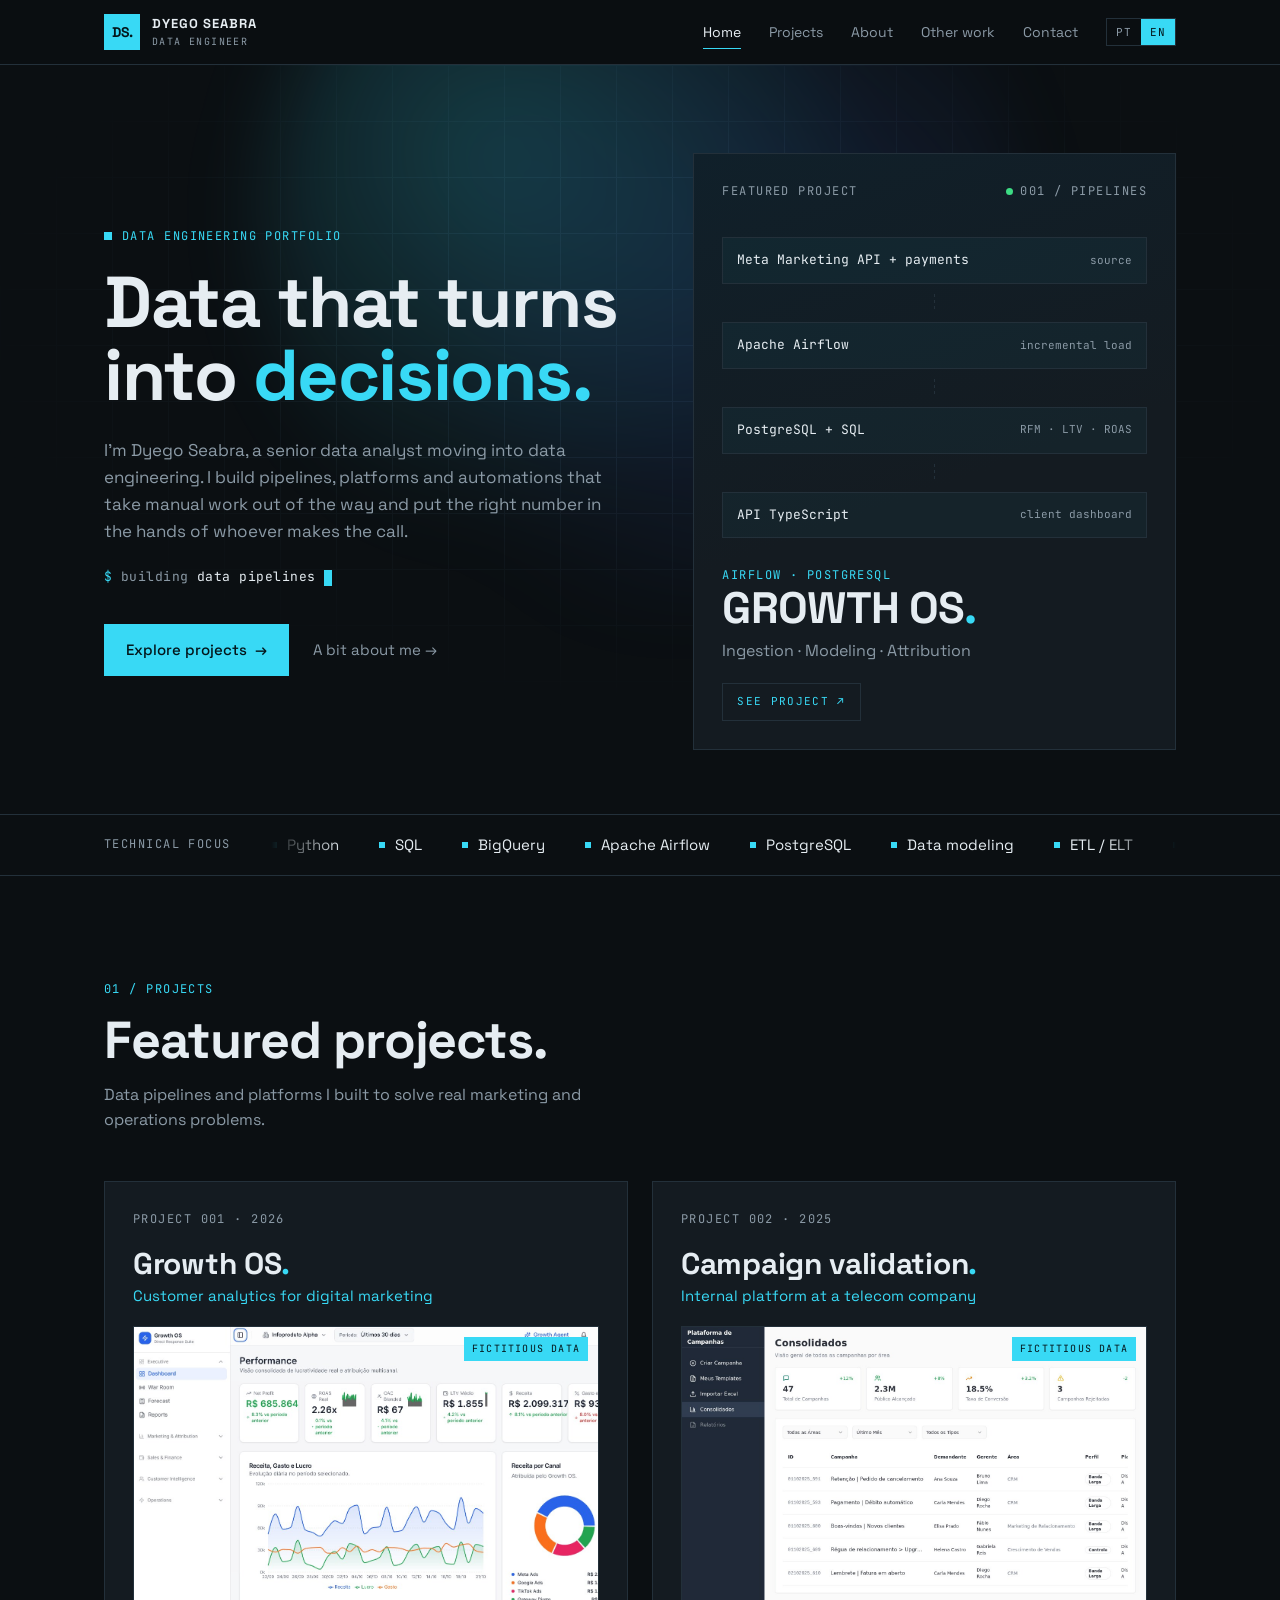
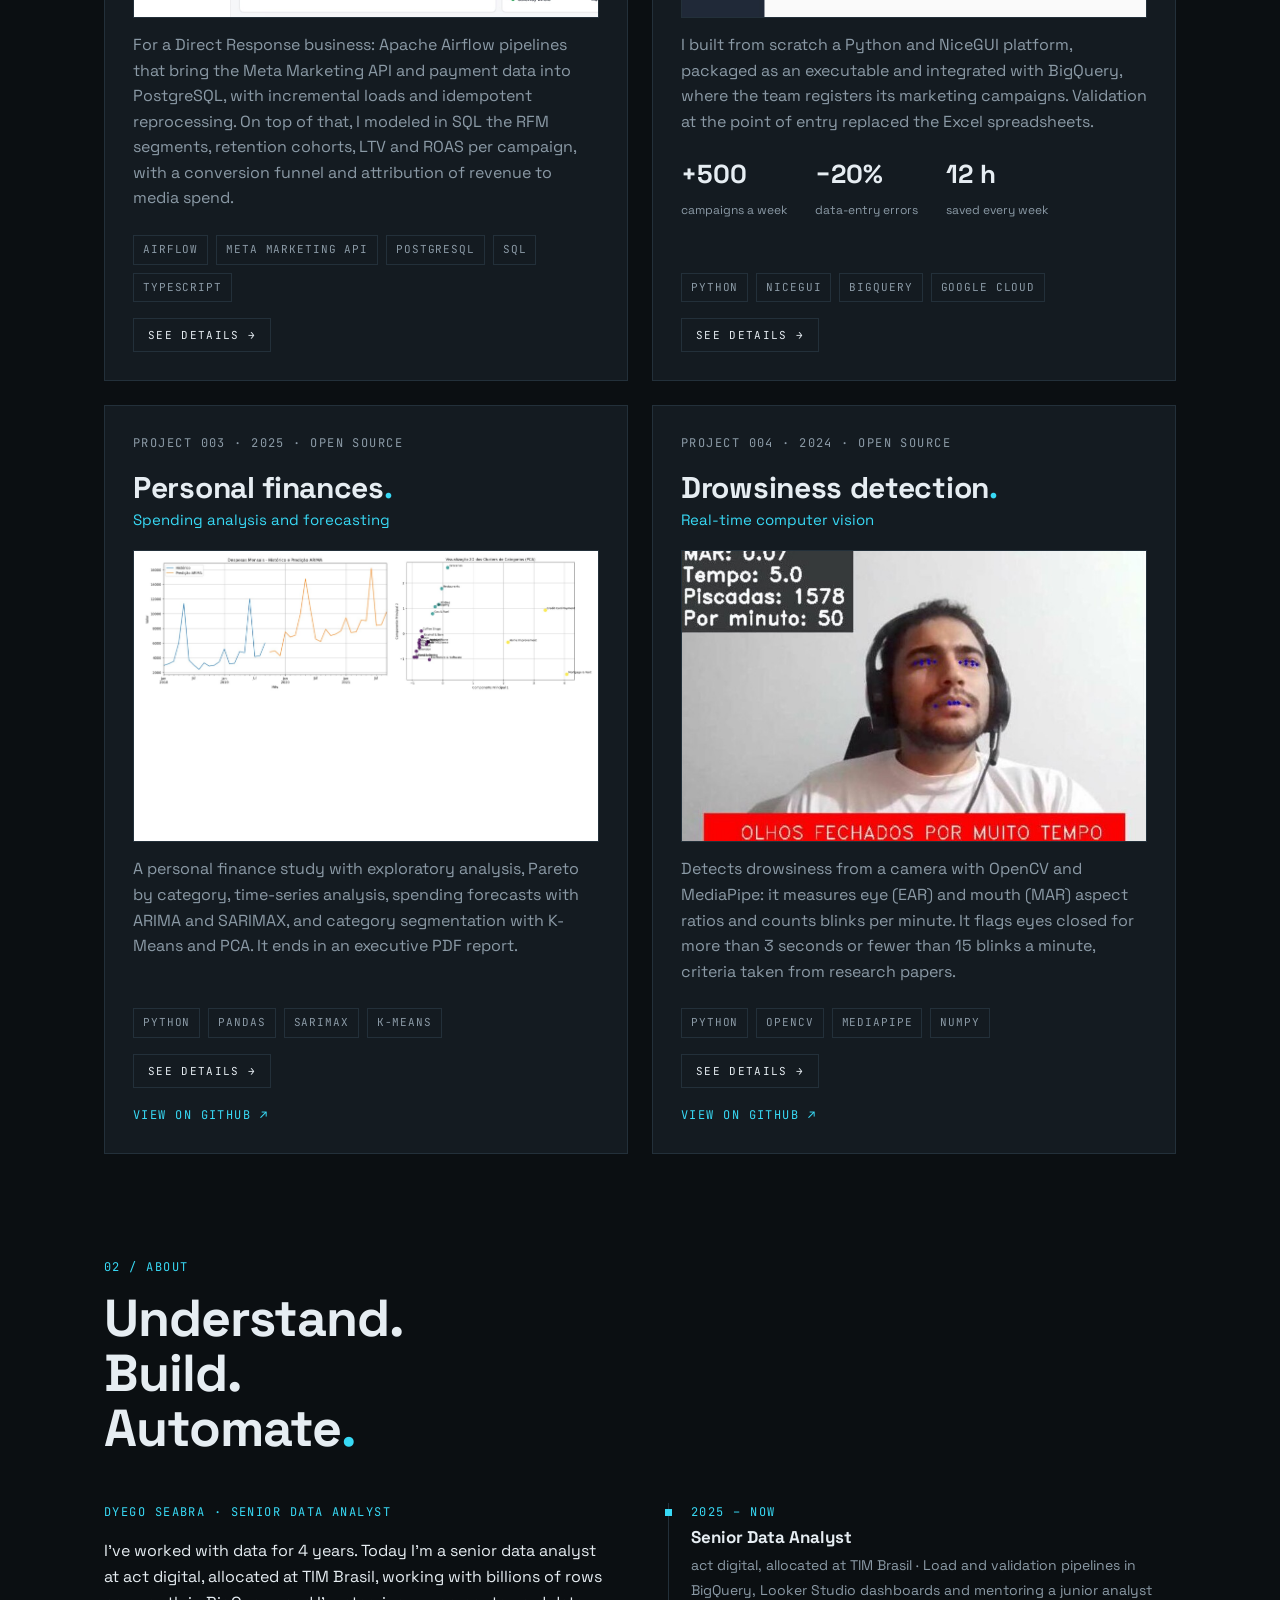
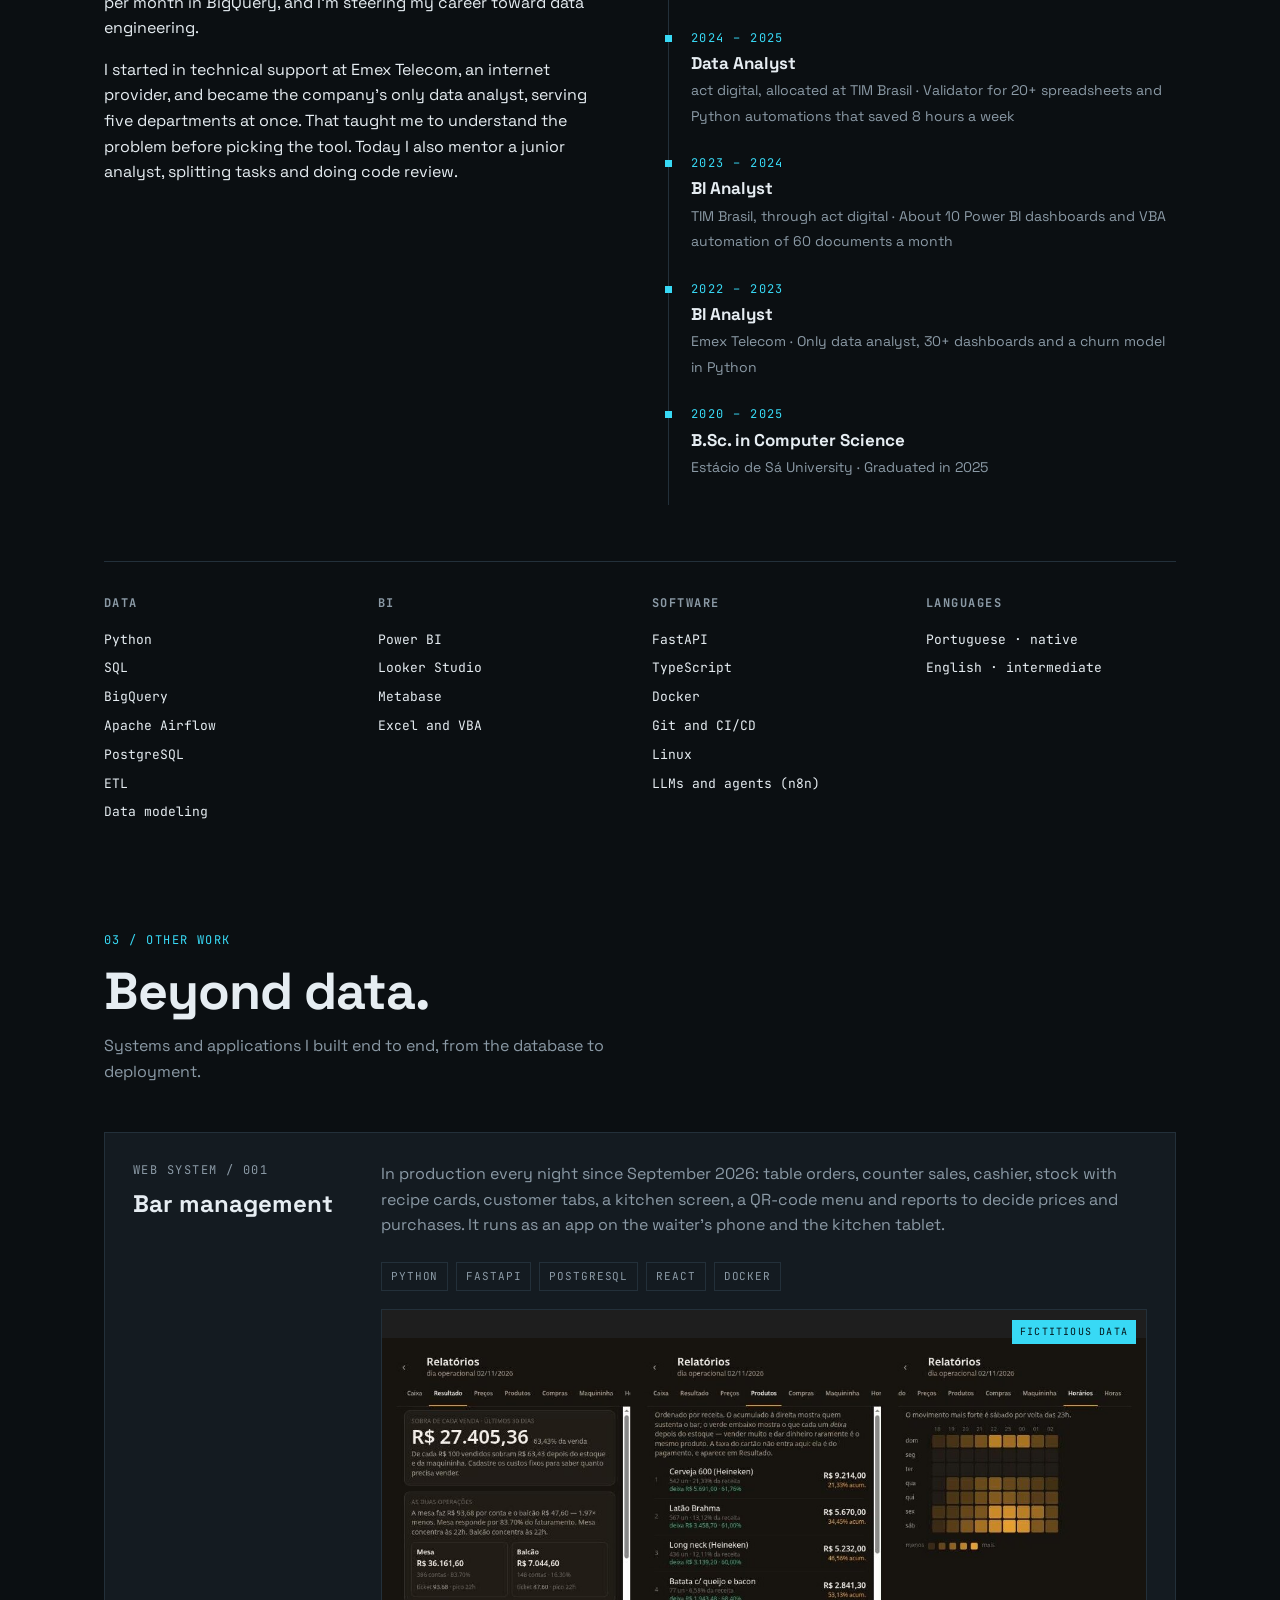
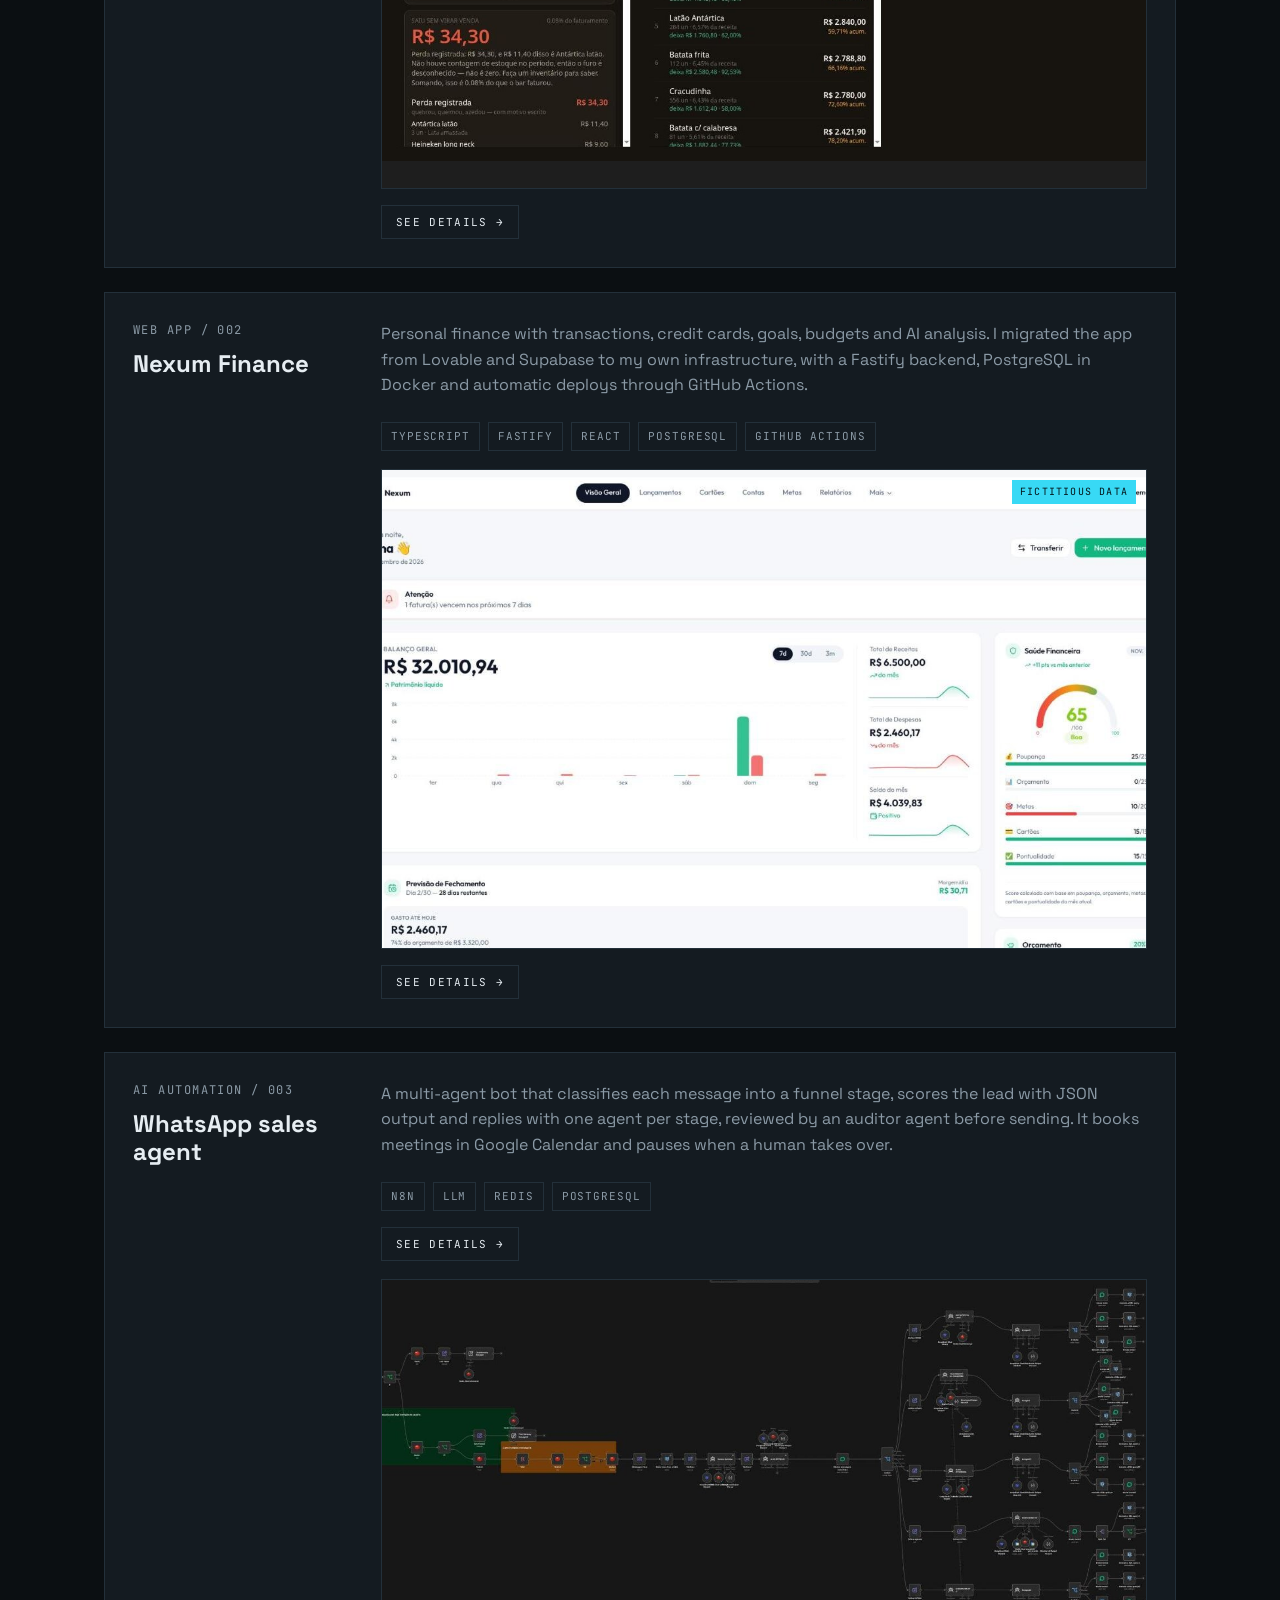
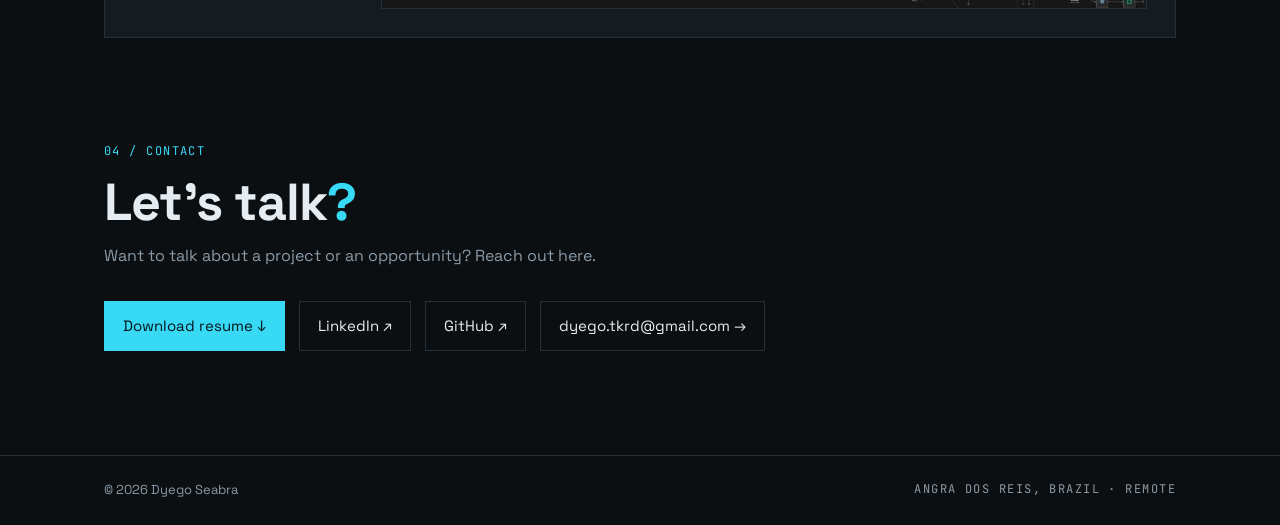
==== commit c12c04cc: "Adiciona camada de movimento ao site e corrige a margem do topo Fundo com grade e aurora, pipeline a" ====
--- a/index.html
+++ b/index.html
@@ -54,7 +54,7 @@
   .langs button { background: none; border: 0; color: var(--muted); font-family: var(--mono); font-size: 11px; letter-spacing: .1em; padding: 6px 9px; cursor: pointer; }
   .langs button[aria-pressed="true"] { background: var(--accent); color: var(--accent-ink); }
 
-  .hero { padding: 88px 0 64px; display: grid; grid-template-columns: 1.05fr .95fr; gap: 56px; align-items: center; }
+  .hero { padding-top: 88px; padding-bottom: 64px; display: grid; grid-template-columns: 1.05fr .95fr; gap: 56px; align-items: center; }
   .eyebrow { display: flex; align-items: center; gap: 10px; color: var(--accent); margin-bottom: 20px; }
   .eyebrow::before { content: ""; width: 8px; height: 8px; background: var(--accent); flex: none; }
   h1 { font-size: clamp(44px, 6vw, 72px); line-height: 1.02; letter-spacing: -.02em; font-weight: 700; }
@@ -178,11 +178,103 @@
     .feature h3 { font-size: 36px; }
     .brand b { font-size: 12px; }
   }
+  /* ===== Camada de movimento (componentes adaptados do 21st.dev, sem dependências) ===== */
+  main { position: relative; }
+  /* Fundo do topo: grade técnica + aurora (Background Paths / Aurora) */
+  .hero-bg { position: absolute; inset: 0 0 auto 0; height: 860px; overflow: hidden; pointer-events: none; z-index: 0; }
+  .hero-bg::before { content: ""; position: absolute; inset: 0;
+    background-image: linear-gradient(var(--line) 1px, transparent 1px), linear-gradient(90deg, var(--line) 1px, transparent 1px);
+    background-size: 56px 56px; opacity: .35;
+    -webkit-mask-image: radial-gradient(ellipse 70% 60% at 50% 30%, #000 30%, transparent 75%);
+            mask-image: radial-gradient(ellipse 70% 60% at 50% 30%, #000 30%, transparent 75%); }
+  .hero-bg .aurora { position: absolute; width: 760px; height: 760px; left: 50%; top: -220px; translate: -50% 0; border-radius: 50%;
+    background: radial-gradient(circle at 30% 40%, rgba(56,217,245,.22), transparent 55%), radial-gradient(circle at 70% 60%, rgba(64,120,255,.16), transparent 55%);
+    filter: blur(40px); animation: aurora 18s ease-in-out infinite alternate; }
+  .hero-bg .beam { position: absolute; top: 0; width: 1px; height: 180px; background: linear-gradient(to bottom, transparent, var(--accent), transparent); opacity: 0; animation: beam 7s linear infinite; }
+  .hero-bg .beam:nth-child(2) { left: 18%; animation-delay: 0s; }
+  .hero-bg .beam:nth-child(3) { left: 46%; animation-delay: 2.4s; }
+  .hero-bg .beam:nth-child(4) { left: 74%; animation-delay: 4.6s; }
+  .hero-bg .beam:nth-child(5) { left: 90%; animation-delay: 1.3s; }
+  @keyframes aurora { 0% { transform: translate(-80px, 0) scale(1); } 100% { transform: translate(120px, 60px) scale(1.15); } }
+  @keyframes beam { 0% { transform: translateY(-200px); opacity: 0; } 10% { opacity: .55; } 70% { opacity: .55; } 100% { transform: translateY(820px); opacity: 0; } }
+  .hero, .focus { position: relative; z-index: 1; }
+
+  /* Texto rotativo estilo terminal (Text Rotate) */
+  .term { margin-top: 22px; color: var(--muted); display: flex; align-items: center; gap: 8px; text-transform: none; letter-spacing: .04em; font-size: 13px; min-height: 20px; }
+  .term .prompt { color: var(--accent); }
+  .term .rot { color: var(--text); }
+  .term .caret { width: 8px; height: 16px; background: var(--accent); animation: caret 1s steps(1) infinite; }
+  @keyframes caret { 50% { opacity: 0; } }
+
+  /* Pipeline "rodando" no card de destaque */
+  .flow { position: relative; height: 18px; width: 1px; margin: 0 auto; background: repeating-linear-gradient(to bottom, var(--line) 0 3px, transparent 3px 6px); }
+  .flow i { position: absolute; left: -3px; top: -4px; width: 7px; height: 7px; background: var(--accent); box-shadow: 0 0 10px var(--accent); opacity: 0; animation: packet 3.6s linear infinite; }
+  .pipe > :nth-child(4) i { animation-delay: 1.2s; }
+  .pipe > :nth-child(6) i { animation-delay: 2.4s; }
+  .pipe .node { animation: nodeglow 3.6s ease-out infinite; }
+  .pipe > :nth-child(3) { animation-delay: 1.1s; }
+  .pipe > :nth-child(5) { animation-delay: 2.3s; }
+  .pipe > :nth-child(7) { animation-delay: 3.5s; }
+  @keyframes packet { 0% { top: -4px; opacity: 0; } 4% { opacity: 1; } 30% { top: 16px; opacity: 1; } 34%, 100% { top: 16px; opacity: 0; } }
+  @keyframes nodeglow { 0% { border-color: var(--accent); box-shadow: 0 0 0 1px rgba(56,217,245,.25), 0 0 18px rgba(56,217,245,.12); } 30%, 100% { border-color: var(--line); box-shadow: none; } }
+  .live { display: inline-flex; align-items: center; gap: 7px; }
+  .live::before { content: ""; width: 7px; height: 7px; border-radius: 50%; background: #3ddc84; box-shadow: 0 0 0 0 rgba(61,220,132,.6); animation: ping 2s infinite; }
+  @keyframes ping { 70% { box-shadow: 0 0 0 7px rgba(61,220,132,0); } 100% { box-shadow: 0 0 0 0 rgba(61,220,132,0); } }
+
+  /* Faixa de tecnologias em loop (Infinite Slider) */
+  .focus .wrap { flex-wrap: nowrap; }
+  .marquee { flex: 1; overflow: hidden; min-width: 0;
+    -webkit-mask-image: linear-gradient(90deg, transparent, #000 8%, #000 92%, transparent);
+            mask-image: linear-gradient(90deg, transparent, #000 8%, #000 92%, transparent); }
+  .marquee .track { display: flex; gap: 40px; width: max-content; animation: marquee 38s linear infinite; }
+  .marquee:hover .track { animation-play-state: paused; }
+  .marquee .item { white-space: nowrap; }
+  @keyframes marquee { to { transform: translateX(calc(-50% - 20px)); } }
+
+  /* Brilho que segue o mouse (Spotlight Card) */
+  .spot { position: relative; isolation: isolate; }
+  .spot::after { content: ""; position: absolute; inset: -1px; pointer-events: none; z-index: -1; opacity: 0; transition: opacity .3s;
+    background: radial-gradient(420px circle at var(--mx, 50%) var(--my, 50%), rgba(56,217,245,.10), transparent 45%); }
+  .spot::before { content: ""; position: absolute; inset: -1px; pointer-events: none; opacity: 0; transition: opacity .3s; padding: 1px;
+    background: radial-gradient(260px circle at var(--mx, 50%) var(--my, 50%), rgba(56,217,245,.75), transparent 60%);
+    -webkit-mask: linear-gradient(#000 0 0) content-box, linear-gradient(#000 0 0); -webkit-mask-composite: xor;
+            mask: linear-gradient(#000 0 0) content-box exclude, linear-gradient(#000 0 0); }
+  .spot:hover::after, .spot:hover::before { opacity: 1; }
+  .card, .row { transition: transform .3s, border-color .3s; }
+  .card:hover, .row:hover { transform: translateY(-3px); }
+
+  /* Botões com brilho que atravessa (Shiny Button) */
+  .btn, .pill.solid { position: relative; overflow: hidden; }
+  .btn::after, .pill.solid::after { content: ""; position: absolute; inset: 0; translate: -120% 0; background: linear-gradient(100deg, transparent 30%, rgba(255,255,255,.55) 50%, transparent 70%); transition: translate .7s; }
+  .btn:hover::after, .pill.solid:hover::after { translate: 120% 0; }
+  .btn .arr { display: inline-block; margin-left: 8px; transition: transform .25s; }
+  .btn:hover .arr { transform: translateX(4px); }
+
+  /* Barra de leitura e item ativo do menu */
+  .progress { position: absolute; left: 0; bottom: -1px; height: 2px; width: 100%; background: var(--accent); transform-origin: 0 50%; transform: scaleX(0); box-shadow: 0 0 8px var(--accent); }
+  nav a { position: relative; transition: color .2s; }
+  nav a::after { content: ""; position: absolute; left: 0; right: 0; bottom: -6px; height: 1px; background: var(--accent); transform: scaleX(0); transition: transform .3s; }
+  nav a.on { color: var(--text); }
+  nav a.on::after { transform: scaleX(1); }
+
+  /* Entrada ao rolar */
+  .js .reveal { opacity: 0; transform: translateY(18px); transition: opacity .7s ease, transform .7s ease; transition-delay: var(--d, 0s); }
+  .js .reveal.in { opacity: 1; transform: none; }
+  .js .card.reveal.in:hover, .js .row.reveal.in:hover { transform: translateY(-3px); transition-delay: 0s; }
+
+  @media (prefers-reduced-motion: reduce) {
+    .hero-bg .aurora, .hero-bg .beam, .flow i, .pipe .node, .marquee .track, .term .caret, .live::before { animation: none !important; }
+    .hero-bg .beam, .flow i { display: none; }
+    .js .reveal { opacity: 1; transform: none; transition: none; }
+    html { scroll-behavior: auto; }
+  }
+  @media (max-width: 860px) { .hero-bg { height: 1100px; } .marquee .track { gap: 28px; } }
 </style>
 </head>
 <body>
 
 <header>
+  <div class="progress" aria-hidden="true"></div>
   <div class="wrap">
     <a class="brand" href="#inicio">
       <div class="logo">DS.</div>
@@ -205,6 +297,7 @@
 </header>
 
 <main>
+  <div class="hero-bg" aria-hidden="true"><span class="aurora"></span><span class="beam"></span><span class="beam"></span><span class="beam"></span><span class="beam"></span></div>
   <div class="wrap hero" id="inicio">
     <div>
       <div class="eyebrow mono"><span class="pt">Portfólio de engenharia de dados</span><span class="en">Data engineering portfolio</span></div>
@@ -212,21 +305,22 @@
       <h1 class="en">Data that turns into <span class="accent">decisions.</span></h1>
       <p class="lead pt">Sou Dyego Seabra, analista de dados sênior em transição para engenharia de dados. Construo pipelines, plataformas e automações que tiram o trabalho manual do caminho e deixam o número certo na mão de quem decide.</p>
       <p class="lead en">I'm Dyego Seabra, a senior data analyst moving into data engineering. I build pipelines, platforms and automations that take manual work out of the way and put the right number in the hands of whoever makes the call.</p>
+      <div class="term mono" aria-hidden="true"><span class="prompt">$</span><span class="pt">construindo</span><span class="en">building</span><span class="rot" data-pt="pipelines de dados|modelos em SQL|cargas incrementais|automações em Python|dashboards" data-en="data pipelines|SQL models|incremental loads|Python automations|dashboards">pipelines</span><span class="caret"></span></div>
       <div class="cta">
-        <a class="btn" href="#projetos"><span class="pt">Explorar projetos</span><span class="en">Explore projects</span></a>
+        <a class="btn" href="#projetos"><span class="pt">Explorar projetos</span><span class="en">Explore projects</span><span class="arr">→</span></a>
         <a class="link" href="#sobre"><span class="pt">Um pouco sobre mim →</span><span class="en">A bit about me →</span></a>
       </div>
     </div>
 
     <a class="feature" href="#projetos">
-      <div class="top mono"><span><span class="pt">Projeto em destaque</span><span class="en">Featured project</span></span><span>001 / Pipelines</span></div>
+      <div class="top mono"><span><span class="pt">Projeto em destaque</span><span class="en">Featured project</span></span><span class="live">001 / Pipelines</span></div>
       <div class="pipe" aria-hidden="true">
         <div class="node"><span>Meta Marketing API + <span class="pt">pagamentos</span><span class="en">payments</span></span> <small><span class="pt">fonte</span><span class="en">source</span></small></div>
-        <div class="arrow">↓</div>
+        <div class="flow"><i></i></div>
         <div class="node">Apache Airflow <small><span class="pt">carga incremental</span><span class="en">incremental load</span></small></div>
-        <div class="arrow">↓</div>
+        <div class="flow"><i></i></div>
         <div class="node">PostgreSQL + SQL <small>RFM · LTV · ROAS</small></div>
-        <div class="arrow">↓</div>
+        <div class="flow"><i></i></div>
         <div class="node">API TypeScript <small><span class="pt">painel do cliente</span><span class="en">client dashboard</span></small></div>
       </div>
       <div class="mono accent">Airflow · PostgreSQL</div>
@@ -238,11 +332,8 @@
 
   <div class="focus">
     <div class="wrap">
-      <span class="mono muted"><span class="pt">Foco técnico</span><span class="en">Technical focus</span></span>
-      <span class="item"><span class="pt">Python e SQL</span><span class="en">Python and SQL</span></span>
-      <span class="item">BigQuery (Google Cloud)</span>
-      <span class="item">Apache Airflow</span>
-      <span class="item"><span class="pt">Modelagem de dados</span><span class="en">Data modeling</span></span>
+      <span class="mono muted" style="flex:none"><span class="pt">Foco técnico</span><span class="en">Technical focus</span></span>
+      <div class="marquee"><div class="track"><span class="item">Python</span><span class="item">SQL</span><span class="item">BigQuery</span><span class="item">Apache Airflow</span><span class="item">PostgreSQL</span><span class="item"><span class="pt">Modelagem de dados</span><span class="en">Data modeling</span></span><span class="item">ETL / ELT</span><span class="item">Docker</span><span class="item">FastAPI</span><span class="item">Power BI</span><span class="item">Looker Studio</span><span class="item">n8n</span><span class="item">Git</span><span class="item">Linux</span><span aria-hidden="true" style="display:contents"><span class="item">Python</span><span class="item">SQL</span><span class="item">BigQuery</span><span class="item">Apache Airflow</span><span class="item">PostgreSQL</span><span class="item"><span class="pt">Modelagem de dados</span><span class="en">Data modeling</span></span><span class="item">ETL / ELT</span><span class="item">Docker</span><span class="item">FastAPI</span><span class="item">Power BI</span><span class="item">Looker Studio</span><span class="item">n8n</span><span class="item">Git</span><span class="item">Linux</span></span></div></div>
     </div>
   </div>
 
@@ -426,6 +517,90 @@
 </script>
 
 <script>
+  // Camada de movimento: tudo opcional; sem JS o site aparece inteiro e parado
+  (function () {
+    var root = document.documentElement;
+    var calm = window.matchMedia("(prefers-reduced-motion: reduce)").matches;
+    root.classList.add("js");
+
+    // Entrada ao rolar, em cascata dentro de cada grupo
+    var groups = [".grid > .card", ".others > .row", ".timeline li", ".skills > div", "section h2", "section .intro", ".links .pill"];
+    var els = [];
+    groups.forEach(function (sel) {
+      document.querySelectorAll(sel).forEach(function (el, i) { el.classList.add("reveal"); el.style.setProperty("--d", (i % 4) * 0.08 + "s"); els.push(el); });
+    });
+    if ("IntersectionObserver" in window && !calm) {
+      var io = new IntersectionObserver(function (entries) {
+        entries.forEach(function (e) { if (e.isIntersecting) { e.target.classList.add("in"); io.unobserve(e.target); } });
+      }, { rootMargin: "0px 0px -8% 0px" });
+      els.forEach(function (el) { io.observe(el); });
+    } else { els.forEach(function (el) { el.classList.add("in"); }); }
+
+    // Brilho que segue o mouse
+    document.querySelectorAll(".card, .row, .feature").forEach(function (el) {
+      el.classList.add("spot");
+      el.addEventListener("pointermove", function (e) {
+        var r = el.getBoundingClientRect();
+        el.style.setProperty("--mx", (e.clientX - r.left) + "px");
+        el.style.setProperty("--my", (e.clientY - r.top) + "px");
+      });
+    });
+
+    // Números que contam até o valor
+    function countUp(el) {
+      var txt = el.textContent, m = txt.match(/\d+/);
+      if (!m || calm) return;
+      var end = +m[0], t0 = null, pre = txt.slice(0, m.index), post = txt.slice(m.index + m[0].length);
+      function step(t) {
+        if (!t0) t0 = t;
+        var k = Math.min((t - t0) / 1200, 1), v = Math.round(end * (1 - Math.pow(1 - k, 3)));
+        el.textContent = pre + v + post;
+        if (k < 1) requestAnimationFrame(step);
+      }
+      requestAnimationFrame(step);
+    }
+    if ("IntersectionObserver" in window) {
+      var so = new IntersectionObserver(function (entries) {
+        entries.forEach(function (e) { if (e.isIntersecting) { countUp(e.target); so.unobserve(e.target); } });
+      }, { threshold: 0.6 });
+      document.querySelectorAll(".stats b").forEach(function (b) { so.observe(b); });
+    }
+
+    // Texto rotativo do terminal, digitado e apagado
+    var rot = document.querySelector(".term .rot");
+    if (rot && !calm) {
+      var i = 0, pos = 0, del = false, words = [];
+      function list() { return (rot.dataset[root.getAttribute("data-lang") === "en" ? "en" : "pt"] || "").split("|"); }
+      (function tick() {
+        words = list(); var w = words[i % words.length];
+        if (!del) { pos++; if (pos > w.length) { del = true; return setTimeout(tick, 1600); } }
+        else { pos--; if (pos === 0) { del = false; i++; } }
+        rot.textContent = w.slice(0, pos);
+        setTimeout(tick, del ? 35 : 70);
+      })();
+    } else if (rot) { rot.textContent = rot.dataset[root.getAttribute("data-lang") === "en" ? "en" : "pt"].split("|")[0]; }
+
+    // Barra de leitura e item ativo do menu
+    var bar = document.querySelector(".progress");
+    function onScroll() {
+      var h = document.documentElement.scrollHeight - innerHeight;
+      if (bar) bar.style.transform = "scaleX(" + (h > 0 ? scrollY / h : 0) + ")";
+    }
+    addEventListener("scroll", onScroll, { passive: true }); onScroll();
+    var links = {};
+    document.querySelectorAll("nav a").forEach(function (a) { links[a.getAttribute("href").slice(1)] = a; });
+    if ("IntersectionObserver" in window) {
+      var no = new IntersectionObserver(function (entries) {
+        entries.forEach(function (e) {
+          if (!e.isIntersecting) return;
+          Object.keys(links).forEach(function (k) { links[k].classList.toggle("on", k === e.target.id); });
+        });
+      }, { rootMargin: "-45% 0px -50% 0px" });
+      Object.keys(links).forEach(function (k) { var sec = document.getElementById(k); if (sec) no.observe(sec); });
+    }
+  })();
+</script>
+<script>
   // Painel de detalhes: abre pelo botão, pela imagem do card ou pelo endereço (#growth-os)
   (function () {
     var dlg = document.getElementById("projeto");
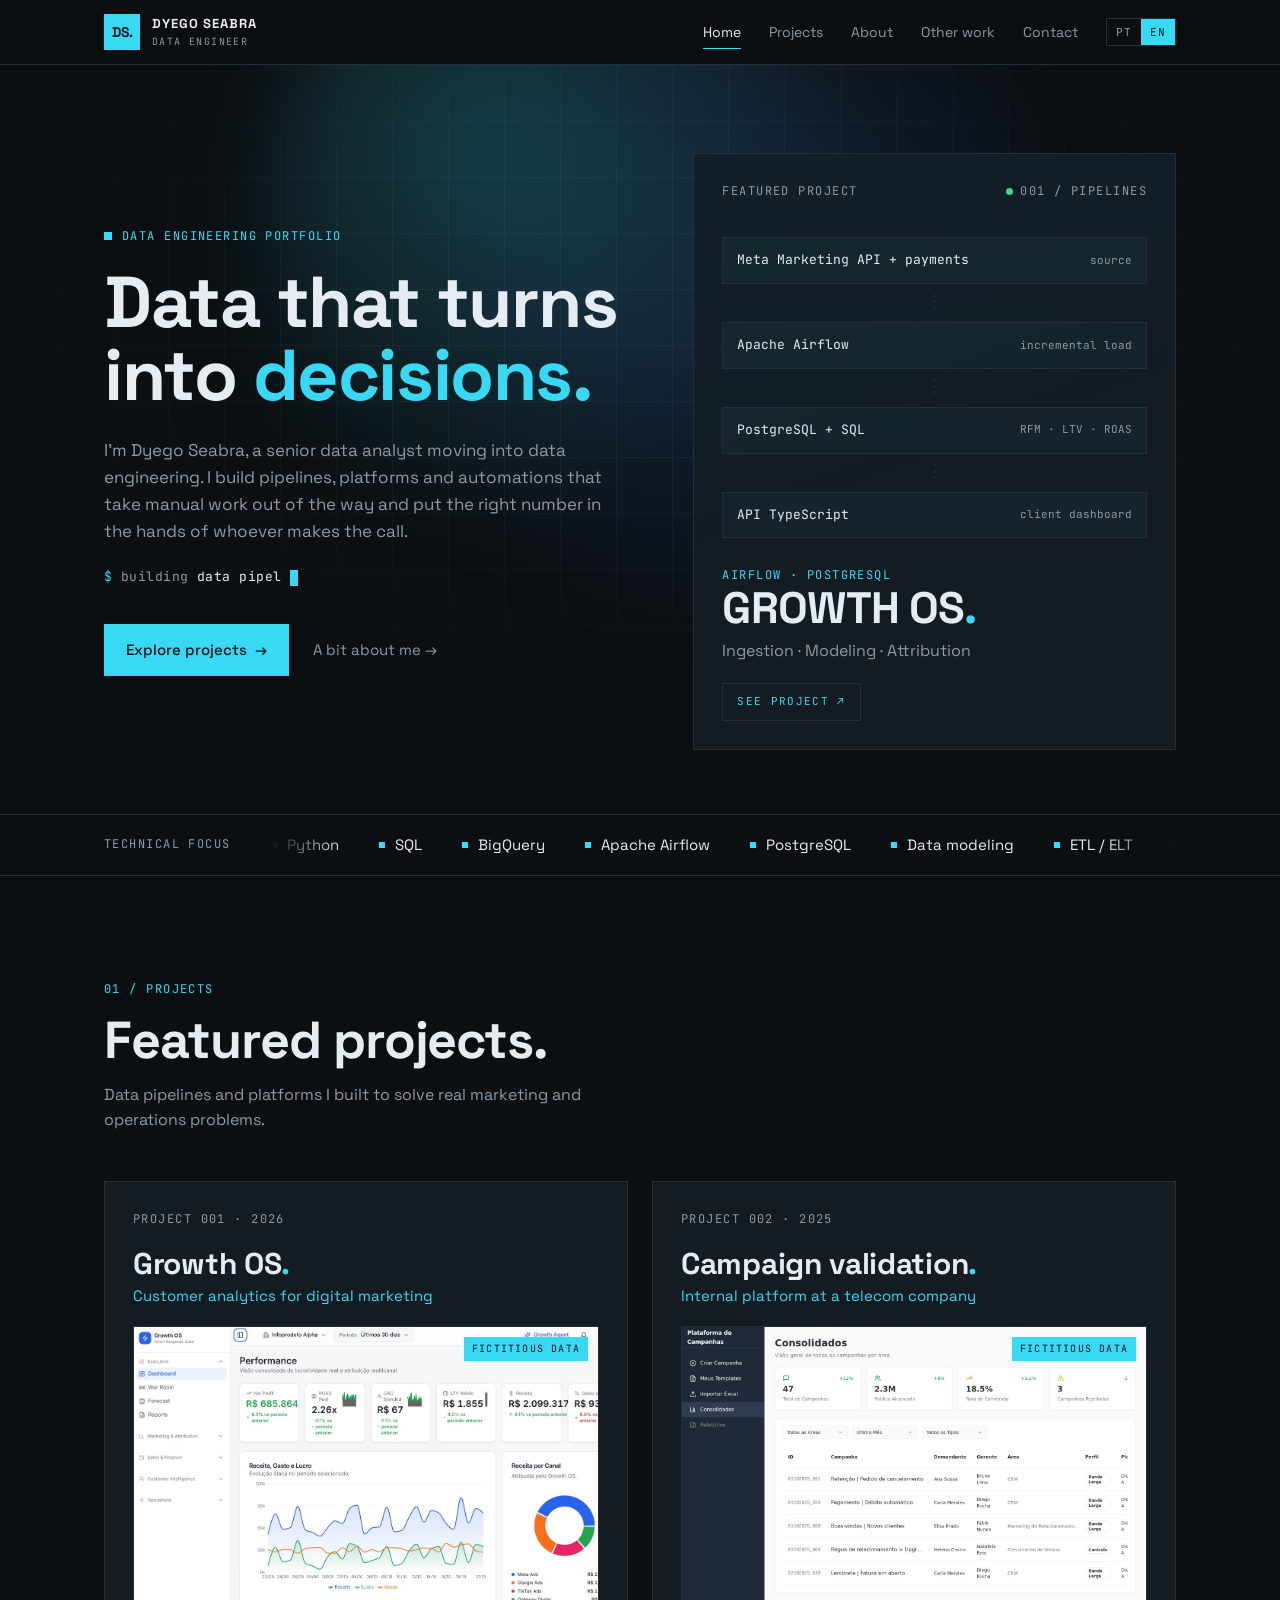
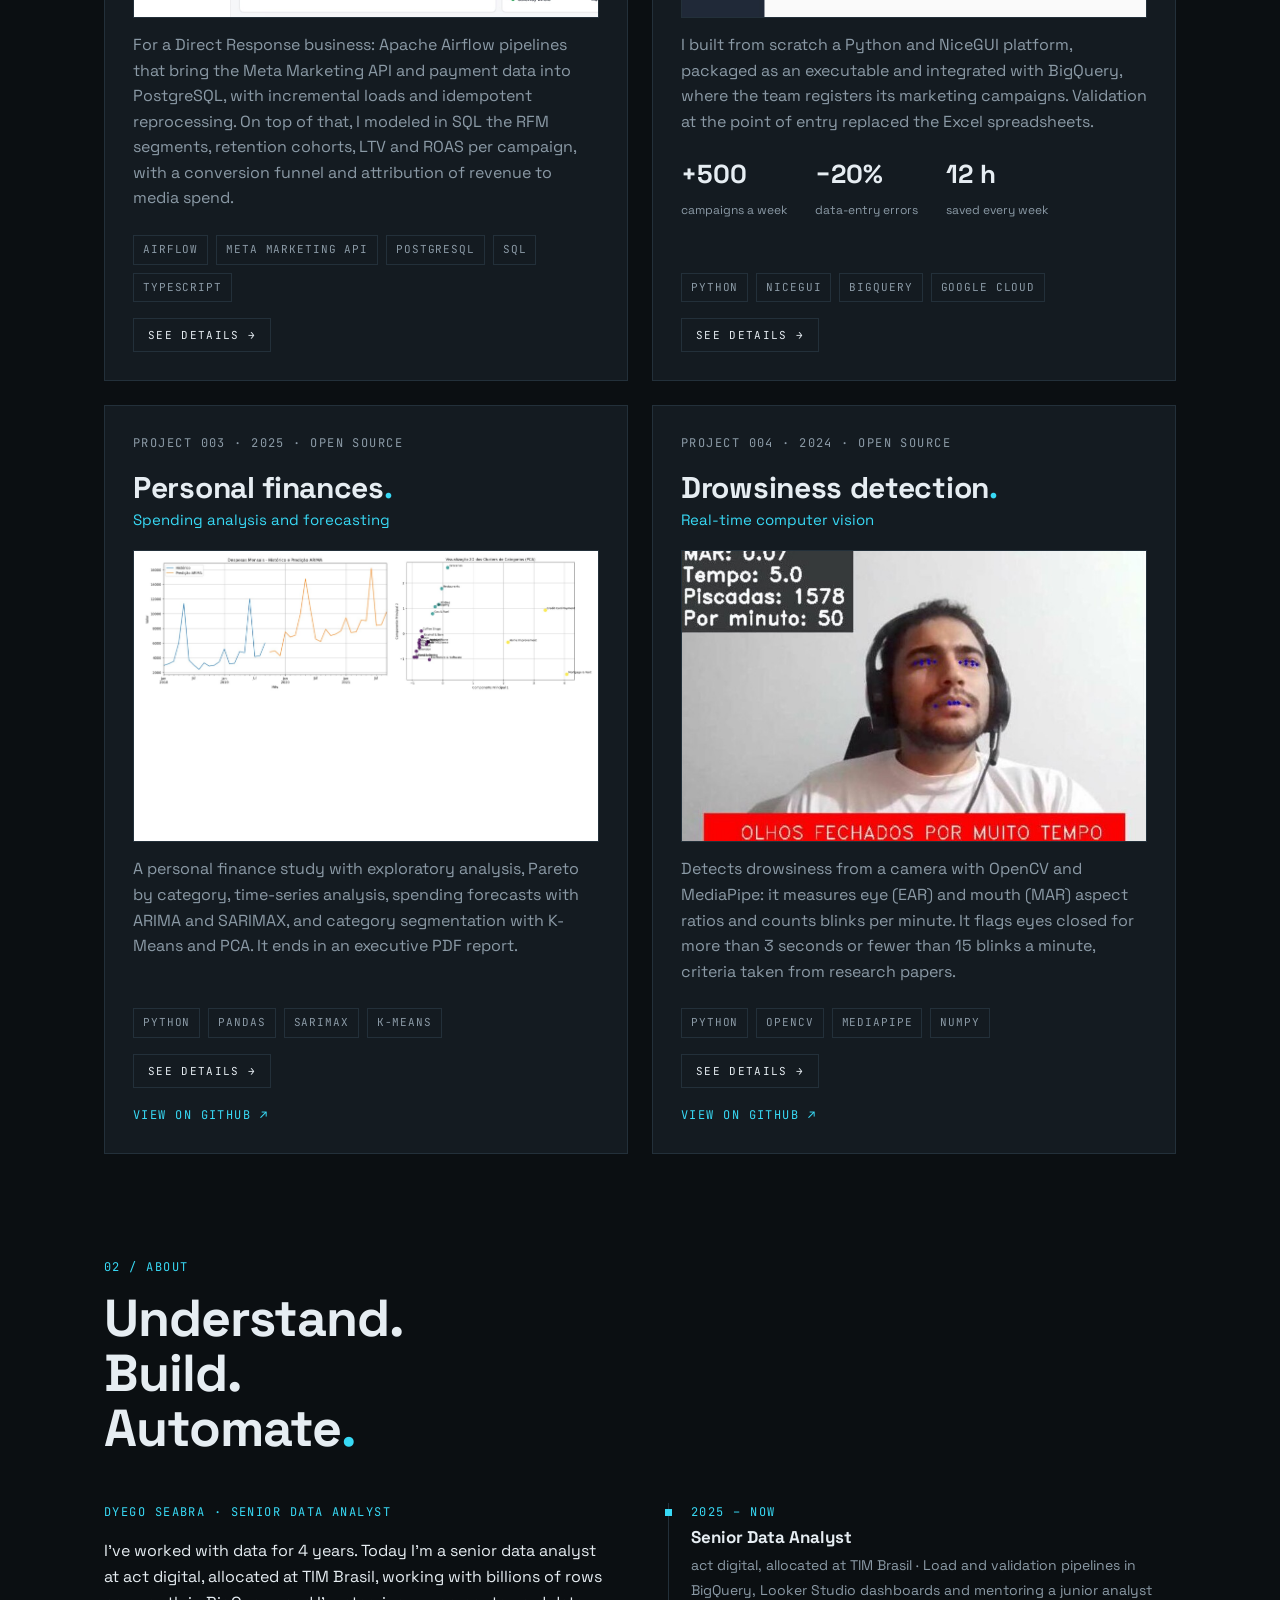
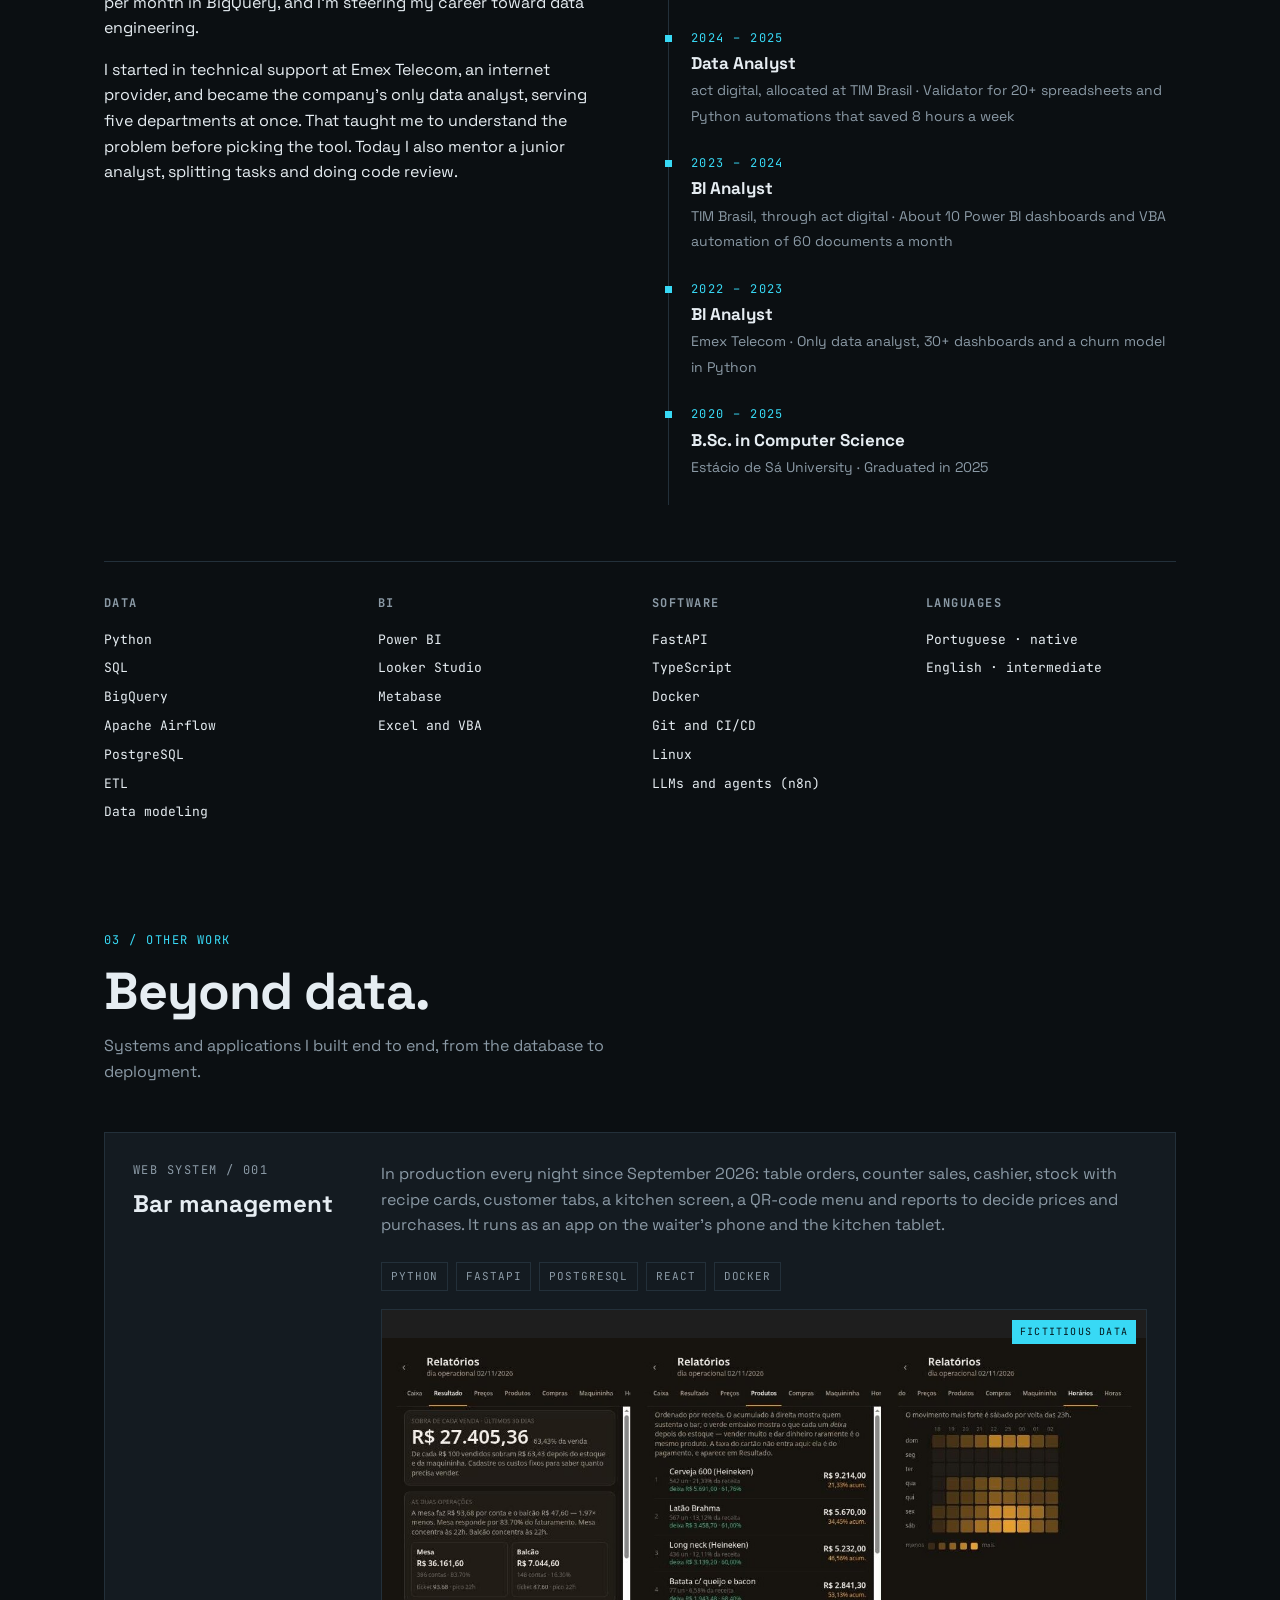
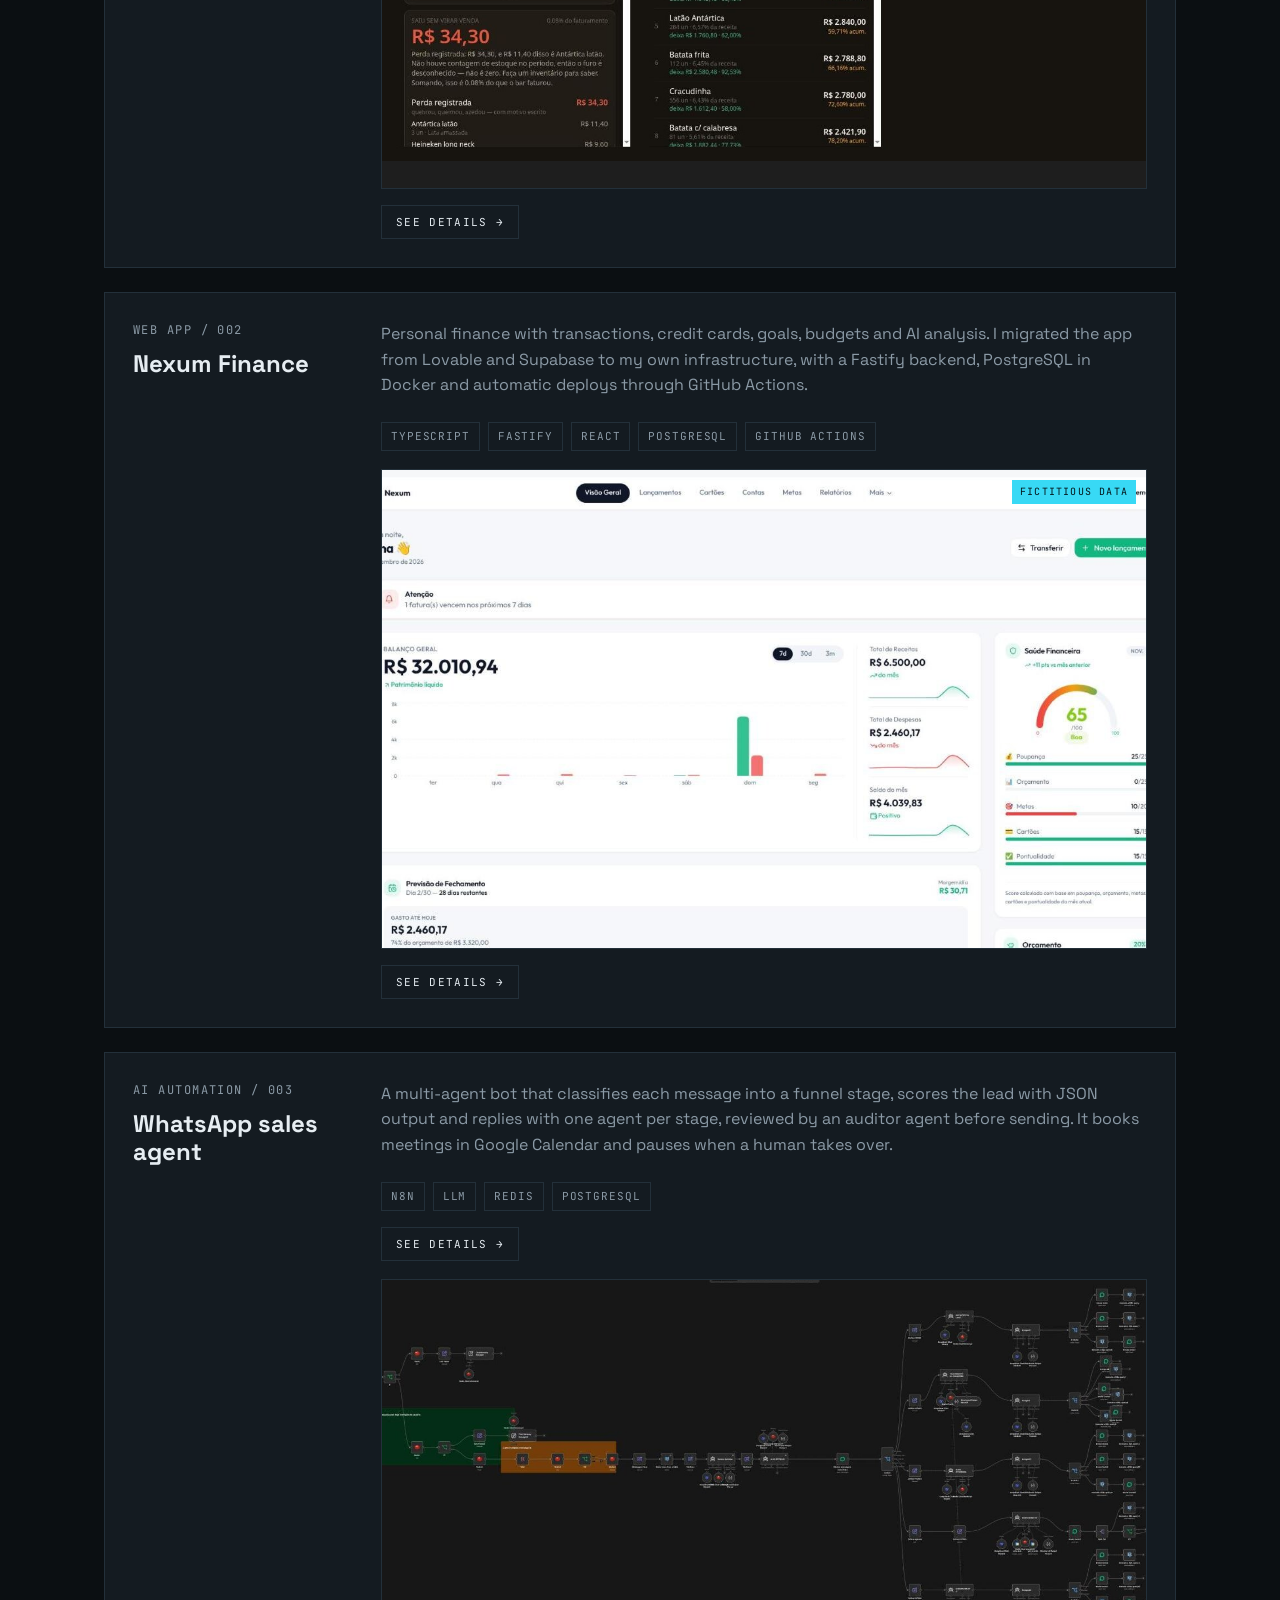
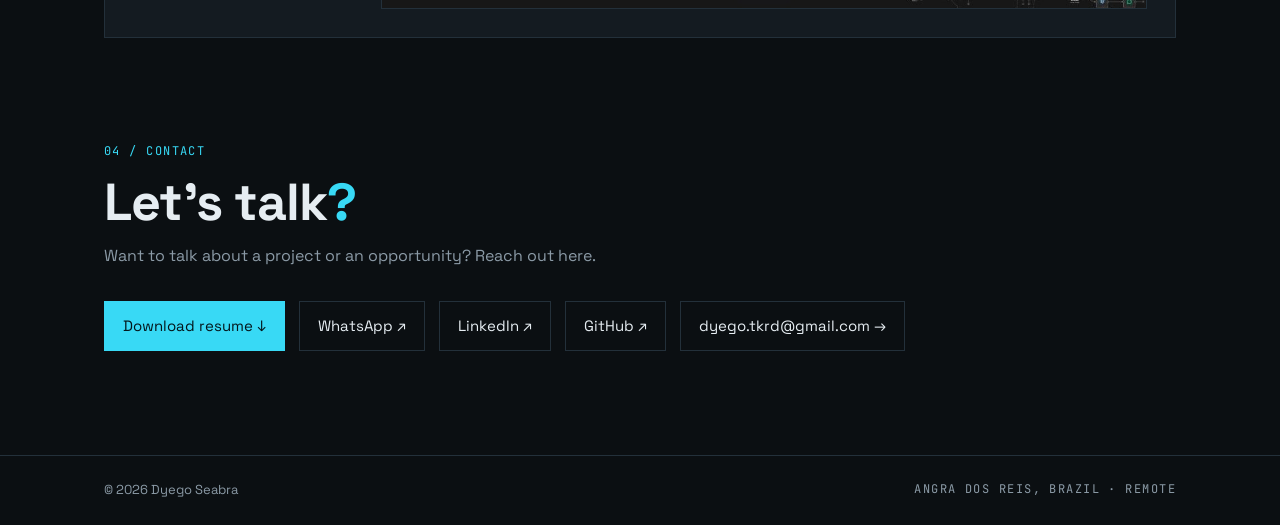
==== commit 5994f7ee: "Adiciona WhatsApp ao contato e telefone nos currículos Co-Authored-By: Claude Opus 5.5 <noreply@anth" ====
--- a/index.html
+++ b/index.html
@@ -269,6 +269,32 @@
     html { scroll-behavior: auto; }
   }
   @media (max-width: 860px) { .hero-bg { height: 1100px; } .marquee .track { gap: 28px; } }
+  /* Abertura do painel de detalhes: cresce a partir do ponto clicado, conteúdo entra em cascata */
+  dialog#projeto[open] { animation: dlgIn .5s cubic-bezier(.16,1,.3,1) both; transform-origin: var(--ox, 50%) var(--oy, 50%); }
+  dialog#projeto[open]::backdrop { animation: bdIn .4s ease both; }
+  dialog#projeto.closing { animation: dlgOut .26s cubic-bezier(.4,0,1,1) both; }
+  dialog#projeto.closing::backdrop { animation: bdOut .26s ease both; }
+  .m-wrap::before { content: ""; position: sticky; top: 0; display: block; height: 2px; margin: -36px -36px 34px; background: var(--accent); box-shadow: 0 0 12px var(--accent); transform-origin: 0 50%; z-index: 3; }
+  dialog#projeto[open] .m-wrap::before { animation: bar .9s cubic-bezier(.16,1,.3,1) .1s both; }
+  .m-content > *, .m-body > * { animation: mUp .6s cubic-bezier(.16,1,.3,1) both; animation-delay: calc(.12s + var(--i, 0) * .06s); }
+  .m-main img { transition: opacity .25s, transform .5s cubic-bezier(.16,1,.3,1); }
+  .m-main img.swap { opacity: 0; transform: scale(1.015); }
+  .m-content .m-main { overflow: hidden; }
+  .m-content .m-main img { animation: imgIn .9s cubic-bezier(.16,1,.3,1) .2s both; }
+  .m-thumb { transition: opacity .2s, border-color .2s, transform .2s; }
+  .m-thumb:hover { transform: translateY(-2px); }
+  @keyframes dlgIn { from { opacity: 0; transform: scale(.86) translateY(24px); filter: blur(6px); } to { opacity: 1; transform: none; filter: none; } }
+  @keyframes dlgOut { to { opacity: 0; transform: scale(.94) translateY(12px); filter: blur(4px); } }
+  @keyframes bdIn { from { opacity: 0; backdrop-filter: blur(0); } }
+  @keyframes bdOut { to { opacity: 0; } }
+  @keyframes bar { from { transform: scaleX(0); } }
+  @keyframes mUp { from { opacity: 0; transform: translateY(14px); } }
+  @keyframes imgIn { from { transform: scale(1.06); clip-path: inset(0 0 100% 0); } to { transform: none; clip-path: inset(0 0 0 0); } }
+  @media (max-width: 560px) { .m-wrap::before { margin: -24px -18px 22px; } }
+  @media (prefers-reduced-motion: reduce) {
+    dialog#projeto[open], dialog#projeto.closing, dialog#projeto[open]::backdrop, dialog#projeto.closing::backdrop,
+    dialog#projeto[open] .m-wrap::before, .m-content > *, .m-body > *, .m-content .m-main img { animation: none !important; }
+  }
 </style>
 </head>
 <body>
@@ -483,6 +509,7 @@
       <div class="links">
         <a class="pill solid pt" href="assets/Dyego_Seabra_Engenheiro_de_Dados.pdf" download>Baixar currículo ↓</a>
         <a class="pill solid en" href="assets/Dyego_Seabra_Data_Engineer.pdf" download>Download resume ↓</a>
+        <a class="pill" href="https://wa.me/5524999176635" target="_blank" rel="noopener">WhatsApp ↗</a>
         <a class="pill" href="https://www.linkedin.com/in/dyegoseabradata" target="_blank" rel="noopener">LinkedIn ↗</a>
         <a class="pill" href="https://github.com/DyegoTkrD" target="_blank" rel="noopener">GitHub ↗</a>
         <a class="pill" href="mailto:dyego.tkrd@gmail.com">dyego.tkrd@gmail.com →</a>
@@ -606,29 +633,52 @@
     var dlg = document.getElementById("projeto");
     var box = dlg.querySelector(".m-content");
     function lang() { return document.documentElement.getAttribute("data-lang") === "en" ? "en" : "pt"; }
-    function open(id, push) {
+    var calm = window.matchMedia("(prefers-reduced-motion: reduce)").matches;
+    var closing = false;
+    function open(id, push, from) {
       var tpl = document.getElementById("p-" + id);
       if (!tpl) return;
+      dlg.classList.remove("closing"); closing = false;
       box.innerHTML = "";
       box.appendChild(tpl.content.cloneNode(true));
+      var n = 0;
+      box.querySelectorAll(":scope > *, .m-body > *").forEach(function (el) { el.style.setProperty("--i", n++); });
       var main = box.querySelector(".m-main img");
       var cap = box.querySelector(".m-main figcaption");
       box.querySelectorAll(".m-thumb").forEach(function (b) {
         b.addEventListener("click", function () {
           box.querySelectorAll(".m-thumb").forEach(function (x) { x.classList.remove("on"); });
           b.classList.add("on");
-          main.src = b.dataset.src;
+          if (calm) { main.src = b.dataset.src; } else {
+            main.classList.add("swap");
+            setTimeout(function () {
+              main.onload = function () { main.classList.remove("swap"); };
+              main.src = b.dataset.src;
+              if (main.complete) main.classList.remove("swap");
+            }, 180);
+          }
           cap.innerHTML = '<span class="pt">' + b.dataset.pt + '</span><span class="en">' + b.dataset.en + '</span>';
         });
       });
-      if (!dlg.open) dlg.showModal();
+      if (!dlg.open) {
+        dlg.showModal();
+        // Cresce a partir do ponto clicado
+        var r = dlg.getBoundingClientRect();
+        if (from) { dlg.style.setProperty("--ox", (from.x - r.left) + "px"); dlg.style.setProperty("--oy", (from.y - r.top) + "px"); }
+        else { dlg.style.removeProperty("--ox"); dlg.style.removeProperty("--oy"); }
+      }
       document.body.classList.add("locked");
       dlg.querySelector(".m-wrap").scrollTop = 0;
       if (push !== false && location.hash !== "#" + id) history.pushState(null, "", "#" + id);
     }
     function close() {
-      if (dlg.open) dlg.close();
+      if (!dlg.open || closing) return;
+      if (calm) return dlg.close();
+      closing = true;
+      dlg.classList.add("closing");
+      setTimeout(function () { dlg.close(); dlg.classList.remove("closing"); closing = false; }, 260);
     }
+    dlg.addEventListener("cancel", function (e) { e.preventDefault(); close(); });
     dlg.addEventListener("close", function () {
       document.body.classList.remove("locked");
       if (location.hash && document.getElementById("p-" + location.hash.slice(1))) history.pushState(null, "", location.pathname + location.search);
@@ -636,7 +686,7 @@
     dlg.querySelector(".m-close").addEventListener("click", close);
     dlg.addEventListener("click", function (e) { if (e.target === dlg) close(); });
     document.querySelectorAll("[data-open]").forEach(function (el) {
-      el.addEventListener("click", function (e) { e.preventDefault(); open(el.dataset.open); });
+      el.addEventListener("click", function (e) { e.preventDefault(); open(el.dataset.open, true, e.clientX || e.clientY ? { x: e.clientX, y: e.clientY } : null); });
     });
     function fromHash() {
       var id = location.hash.slice(1);
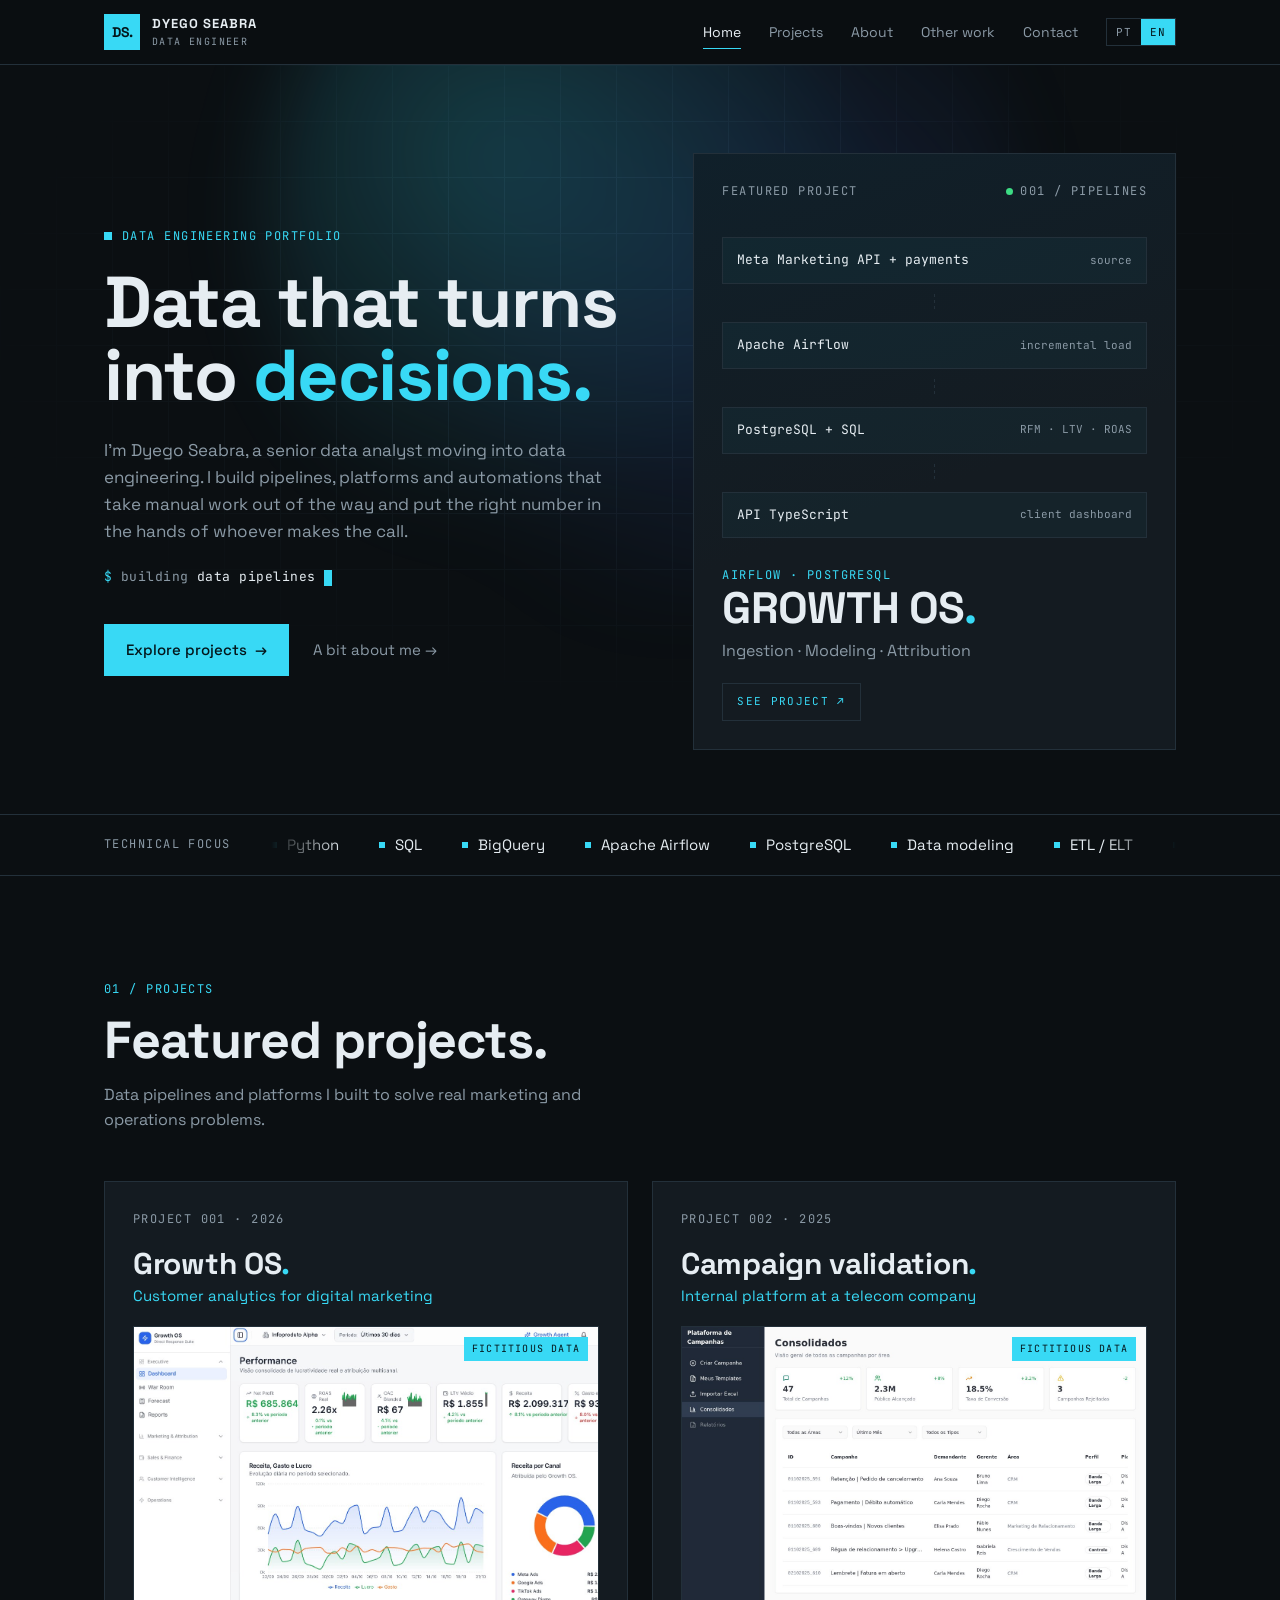
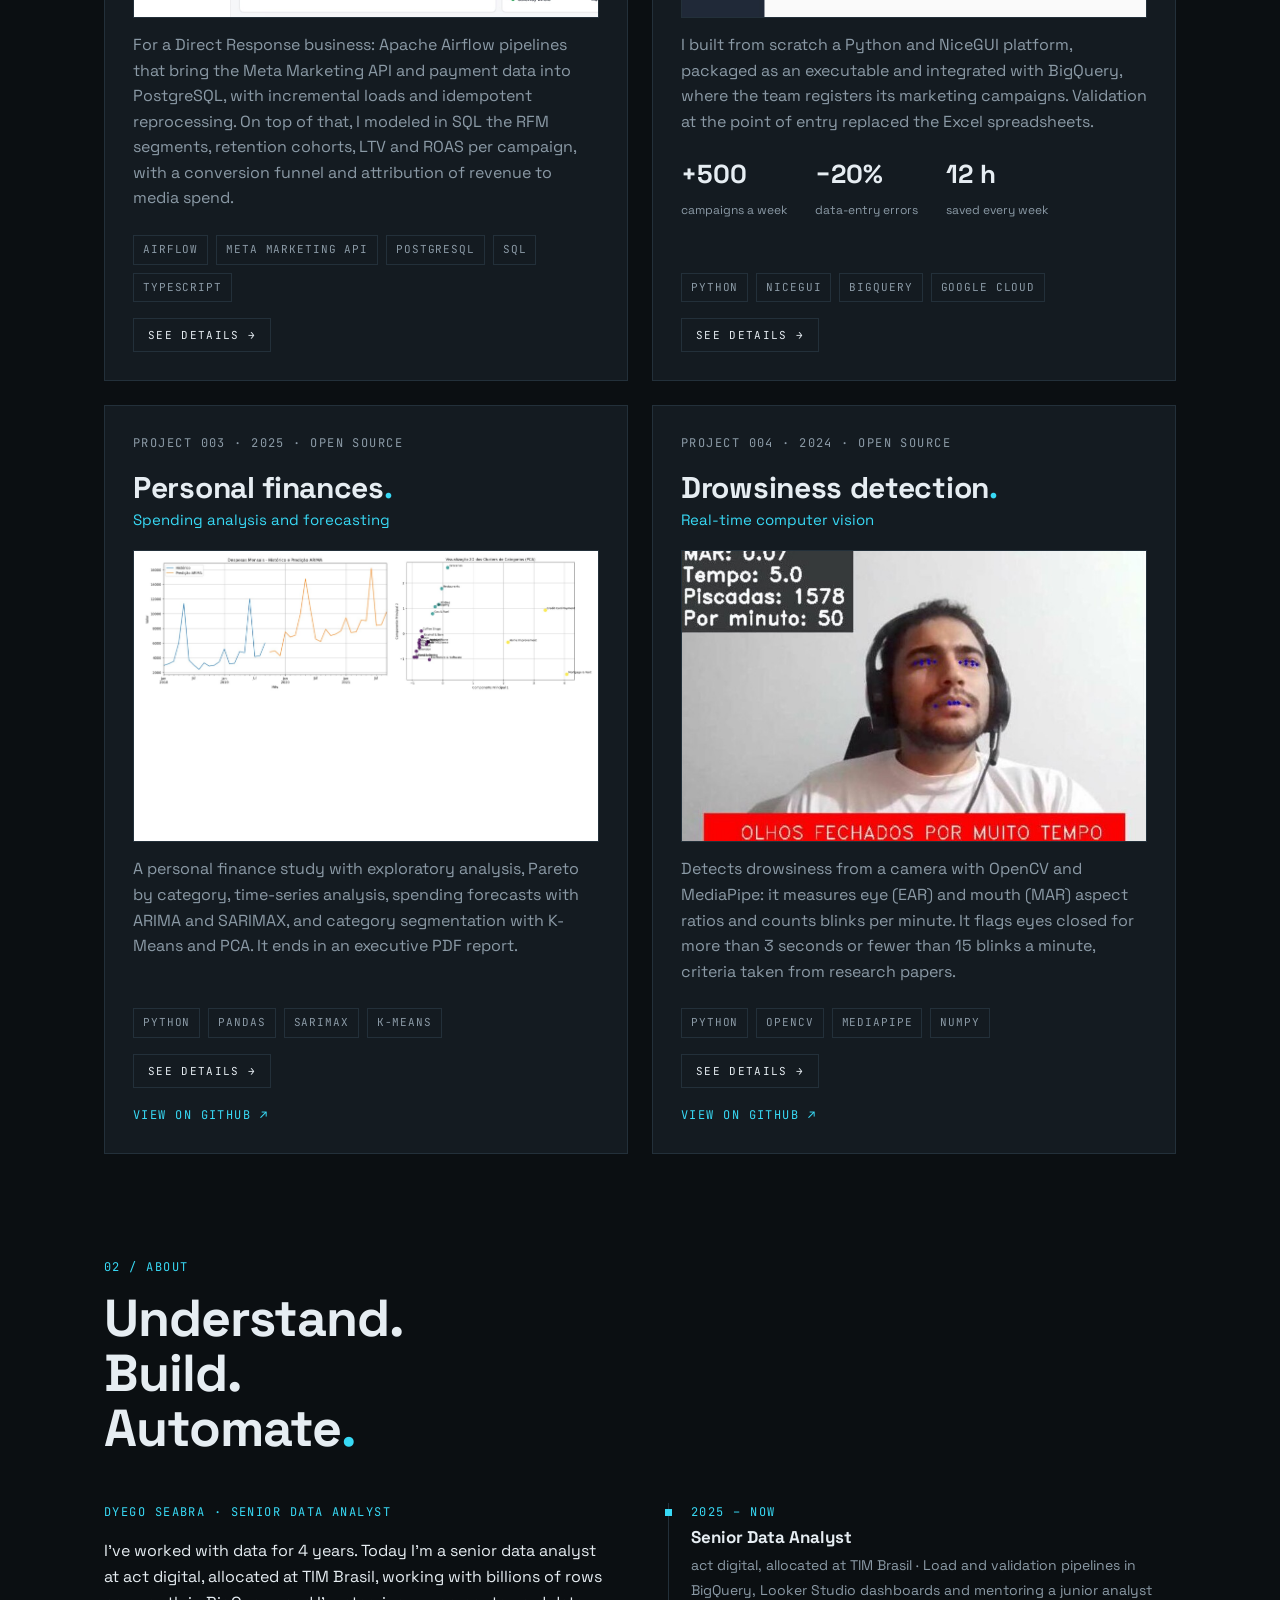
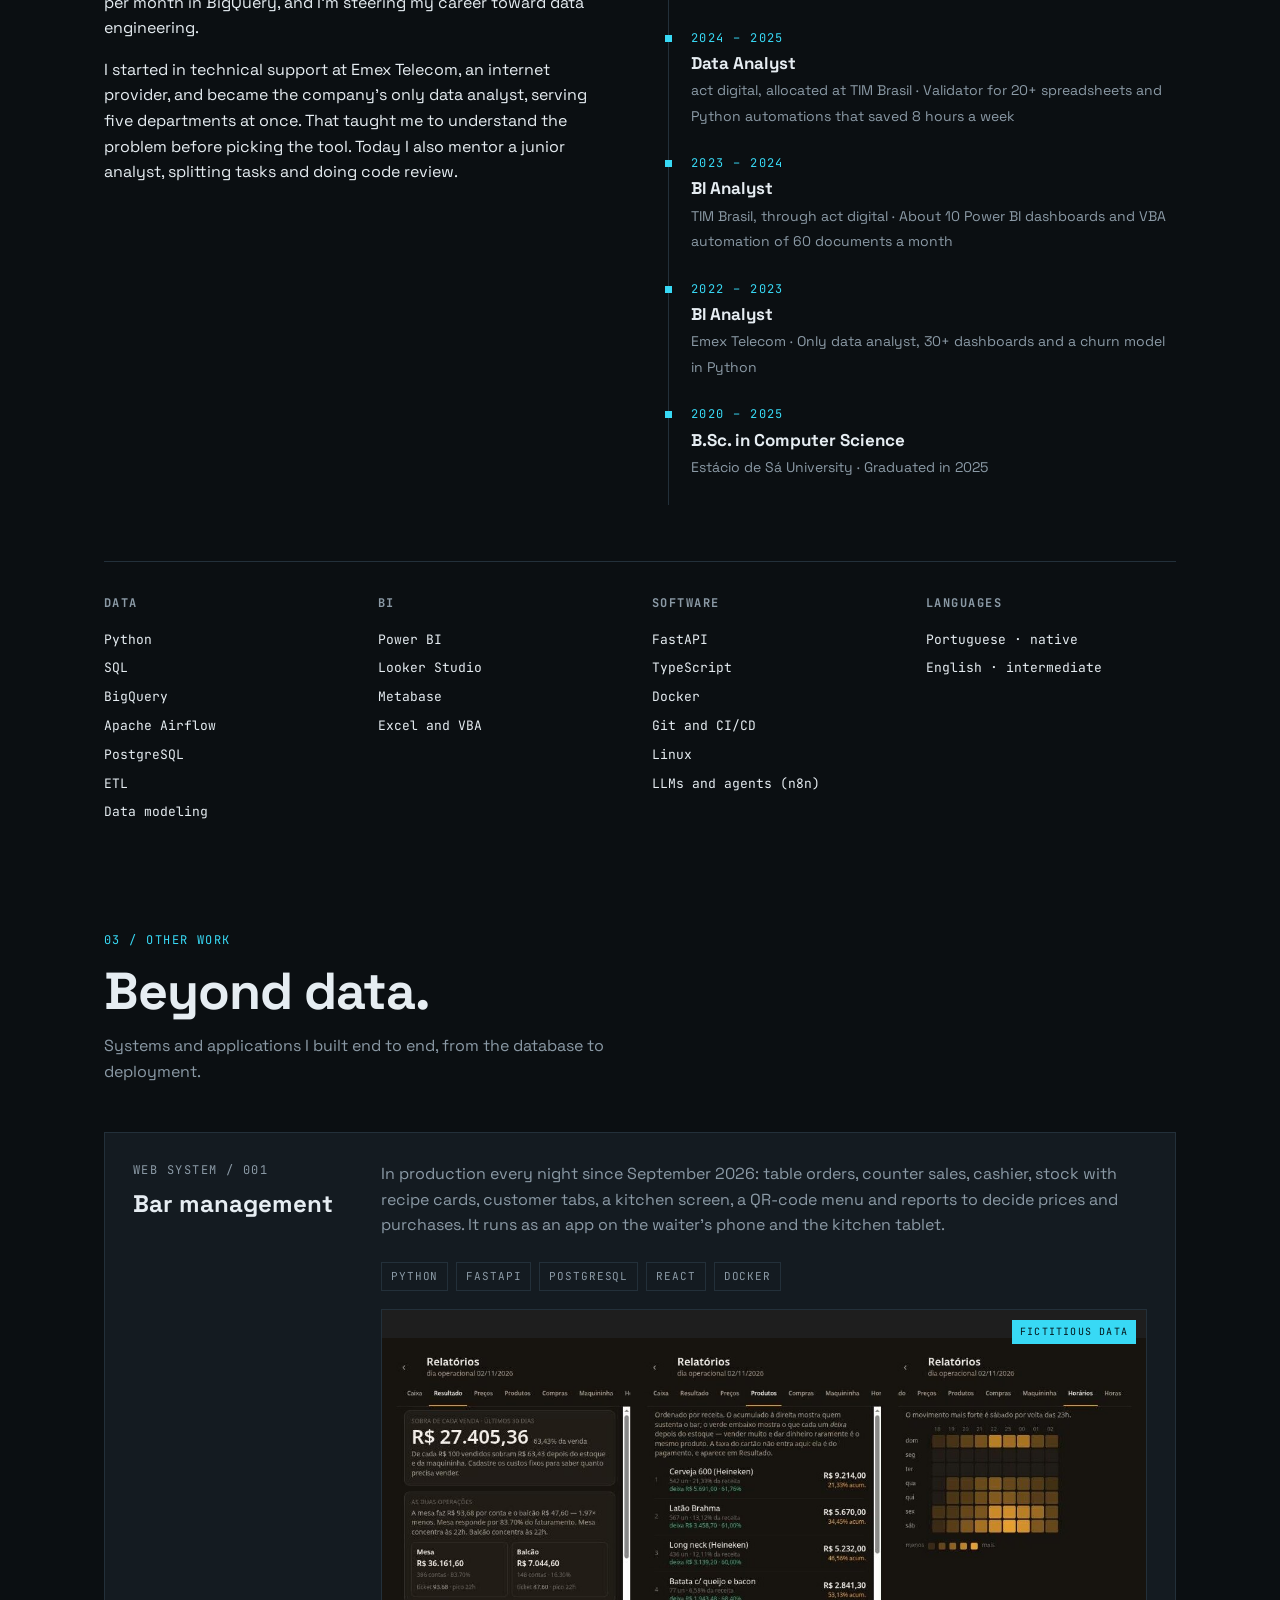
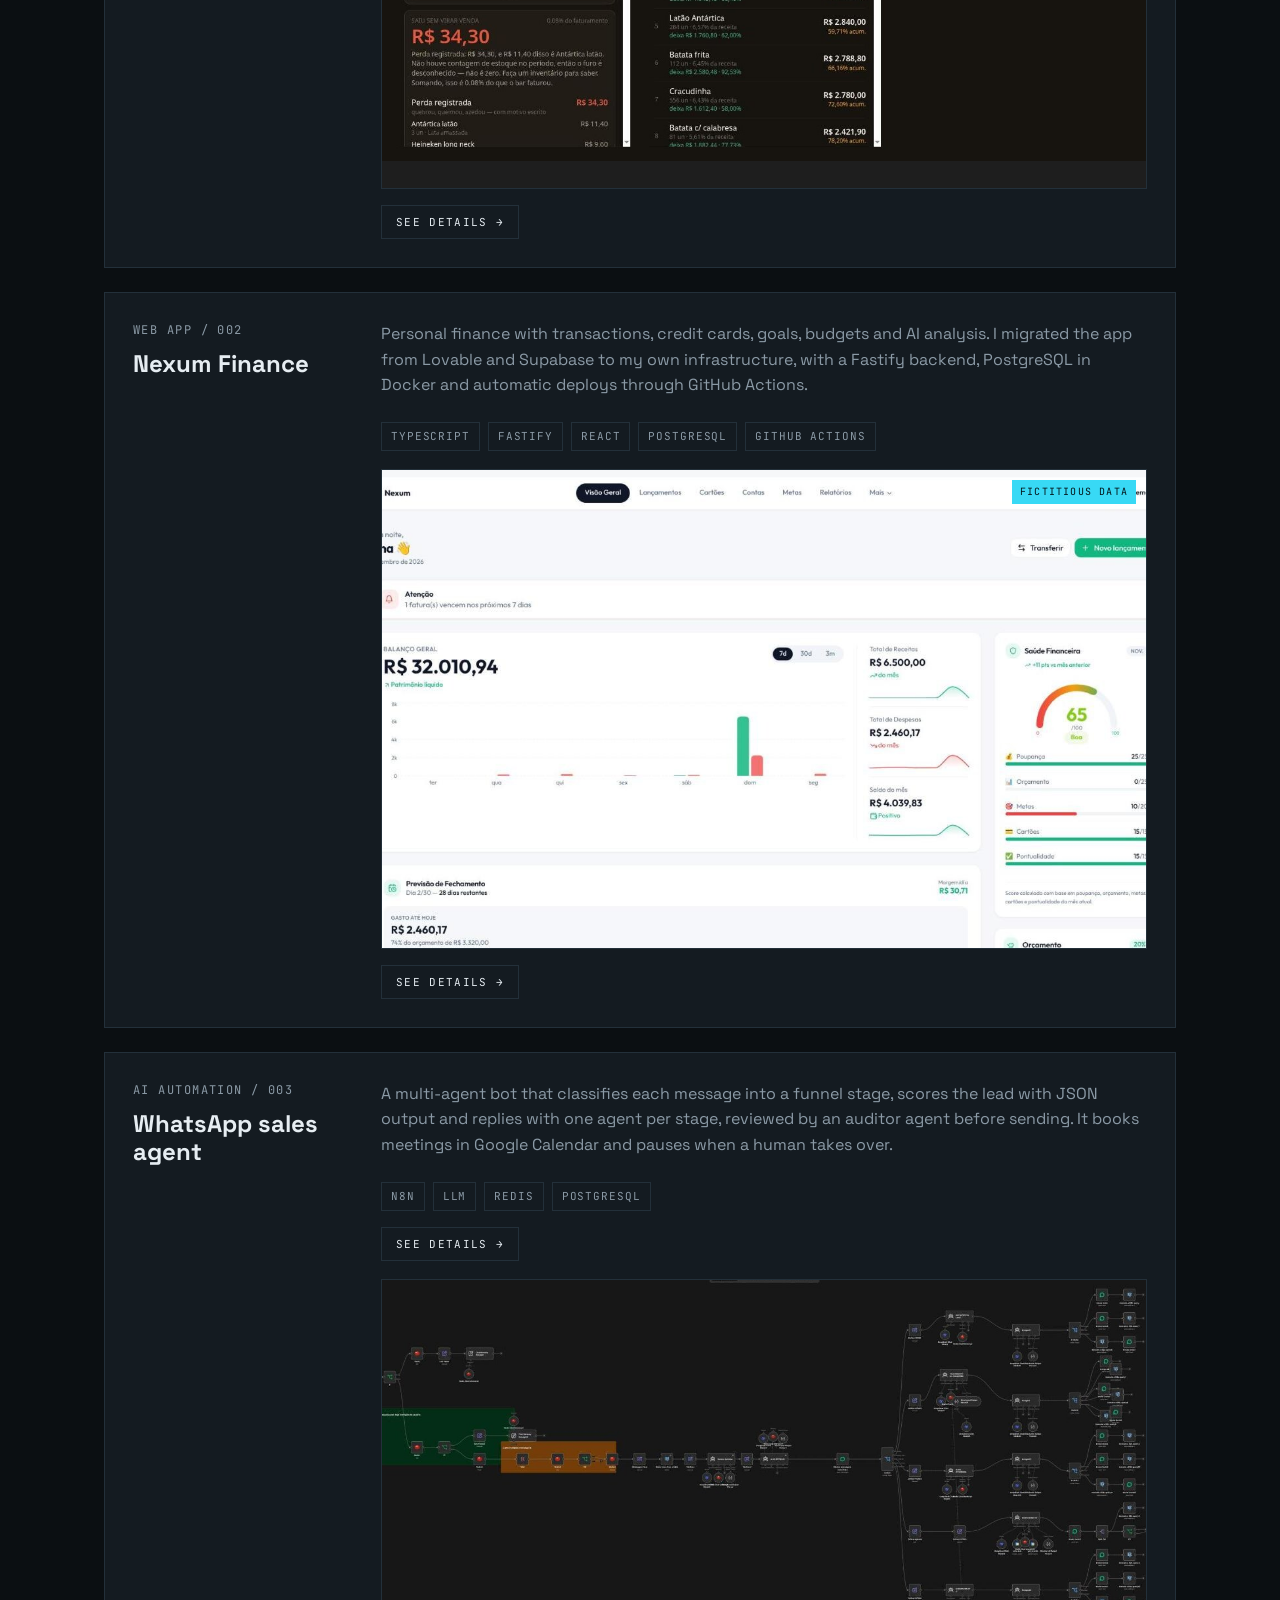
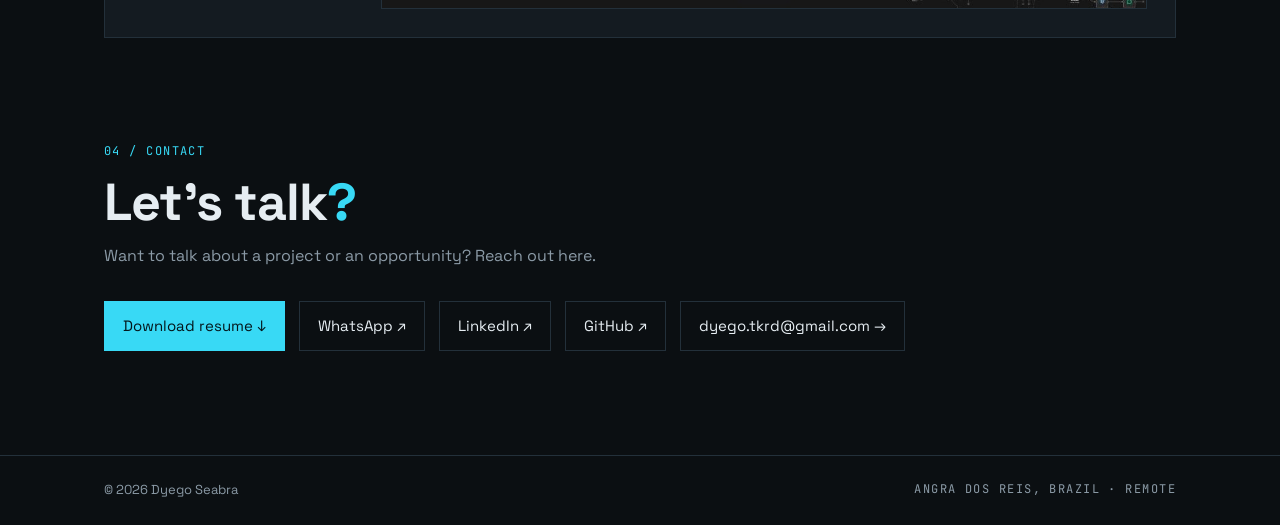
==== commit e049fb59: "Adiciona SEO, Open Graph, JSON-LD, sitemap e llms.txt Metadados de compartilhamento com imagem própr" ====
--- a/index.html
+++ b/index.html
@@ -3,8 +3,255 @@
 <head>
 <meta charset="utf-8">
 <meta name="viewport" content="width=device-width, initial-scale=1">
-<title>Dyego Seabra — Data Engineer</title>
-<meta name="description" content="Portfólio de Dyego Seabra: pipelines de dados, BigQuery, Airflow, automação com Python e sistemas web. Data engineering portfolio.">
+<title>Dyego Seabra — Engenheiro de Dados | Python, SQL, BigQuery e Airflow</title>
+<meta name="description" content="Dyego Seabra, analista de dados sênior em transição para engenharia de dados: pipelines com Apache Airflow, BigQuery, PostgreSQL e Python, modelagem em SQL e automações. Projetos com prints e currículo.">
+<meta name="author" content="Dyego Seabra">
+<meta name="robots" content="index, follow, max-image-preview:large">
+<meta name="theme-color" content="#0b0f12">
+<link rel="canonical" href="https://dyegoseabra.com.br/">
+<link rel="alternate" hreflang="pt-BR" href="https://dyegoseabra.com.br/">
+<link rel="alternate" hreflang="en" href="https://dyegoseabra.com.br/">
+<link rel="alternate" hreflang="x-default" href="https://dyegoseabra.com.br/">
+<link rel="icon" href="/favicon.ico" sizes="48x48">
+<link rel="icon" href="/favicon.svg" type="image/svg+xml">
+<link rel="apple-touch-icon" href="/apple-touch-icon.png">
+<link rel="manifest" href="/site.webmanifest">
+<link rel="sitemap" type="application/xml" href="/sitemap.xml">
+<link rel="alternate" type="text/plain" href="/llms.txt" title="Resumo para LLMs">
+
+<!-- Compartilhamento (LinkedIn, WhatsApp, X, Slack) -->
+<meta property="og:type" content="profile">
+<meta property="og:site_name" content="Dyego Seabra">
+<meta property="og:url" content="https://dyegoseabra.com.br/">
+<meta property="og:title" content="Dyego Seabra — Engenheiro de Dados">
+<meta property="og:description" content="Pipelines com Airflow, BigQuery e PostgreSQL, modelagem em SQL e automações em Python. Projetos com prints e currículo para baixar.">
+<meta property="og:image" content="https://dyegoseabra.com.br/assets/og-image.jpg">
+<meta property="og:image:width" content="1200">
+<meta property="og:image:height" content="630">
+<meta property="og:image:alt" content="Dyego Seabra, Engenheiro de Dados: dados que viram decisão.">
+<meta property="og:locale" content="pt_BR">
+<meta property="og:locale:alternate" content="en_US">
+<meta property="profile:first_name" content="Dyego">
+<meta property="profile:last_name" content="Seabra">
+<meta name="twitter:card" content="summary_large_image">
+<meta name="twitter:title" content="Dyego Seabra — Engenheiro de Dados">
+<meta name="twitter:description" content="Pipelines com Airflow, BigQuery e PostgreSQL, modelagem em SQL e automações em Python.">
+<meta name="twitter:image" content="https://dyegoseabra.com.br/assets/og-image.jpg">
+
+<!-- Dados estruturados: pessoa, site e projetos -->
+<script type="application/ld+json">
+{
+ "@context": "https://schema.org",
+ "@graph": [
+  {
+   "@type": "WebSite",
+   "@id": "https://dyegoseabra.com.br/#site",
+   "url": "https://dyegoseabra.com.br/",
+   "name": "Dyego Seabra — Engenheiro de Dados",
+   "inLanguage": [
+    "pt-BR",
+    "en"
+   ],
+   "publisher": {
+    "@id": "https://dyegoseabra.com.br/#dyego"
+   }
+  },
+  {
+   "@type": "ProfilePage",
+   "@id": "https://dyegoseabra.com.br/#page",
+   "url": "https://dyegoseabra.com.br/",
+   "name": "Dyego Seabra — Portfólio de engenharia de dados",
+   "isPartOf": {
+    "@id": "https://dyegoseabra.com.br/#site"
+   },
+   "inLanguage": "pt-BR",
+   "dateModified": "2026-11-02",
+   "primaryImageOfPage": "https://dyegoseabra.com.br/assets/og-image.jpg",
+   "mainEntity": {
+    "@id": "https://dyegoseabra.com.br/#dyego"
+   },
+   "hasPart": [
+    {
+     "@id": "https://dyegoseabra.com.br/#growth-os"
+    },
+    {
+     "@id": "https://dyegoseabra.com.br/#campanhas"
+    },
+    {
+     "@id": "https://dyegoseabra.com.br/#financas"
+    },
+    {
+     "@id": "https://dyegoseabra.com.br/#sonolencia"
+    },
+    {
+     "@id": "https://dyegoseabra.com.br/#bar"
+    },
+    {
+     "@id": "https://dyegoseabra.com.br/#nexum"
+    },
+    {
+     "@id": "https://dyegoseabra.com.br/#agente"
+    }
+   ]
+  },
+  {
+   "@type": "Person",
+   "@id": "https://dyegoseabra.com.br/#dyego",
+   "name": "Dyego Seabra",
+   "alternateName": "Dyego Marçal Seabra",
+   "givenName": "Dyego",
+   "familyName": "Seabra",
+   "jobTitle": "Analista de Dados Sênior",
+   "description": "Analista de dados sênior em transição para engenharia de dados. Constrói pipelines de dados, plataformas internas e automações com Python, SQL, BigQuery e Apache Airflow.",
+   "url": "https://dyegoseabra.com.br/",
+   "image": "https://dyegoseabra.com.br/assets/icon-512.png",
+   "email": "mailto:dyego.tkrd@gmail.com",
+   "telephone": "+55-24-99917-6635",
+   "address": {
+    "@type": "PostalAddress",
+    "addressLocality": "Angra dos Reis",
+    "addressRegion": "RJ",
+    "addressCountry": "BR"
+   },
+   "worksFor": {
+    "@type": "Organization",
+    "name": "act digital"
+   },
+   "alumniOf": {
+    "@type": "CollegeOrUniversity",
+    "name": "Universidade Estácio de Sá"
+   },
+   "hasCredential": {
+    "@type": "EducationalOccupationalCredential",
+    "credentialCategory": "degree",
+    "name": "Bacharelado em Ciência da Computação"
+   },
+   "knowsAbout": [
+    "Engenharia de dados",
+    "Python",
+    "SQL",
+    "BigQuery",
+    "Google Cloud",
+    "Apache Airflow",
+    "PostgreSQL",
+    "ETL",
+    "Modelagem de dados",
+    "Power BI",
+    "Looker Studio",
+    "Metabase",
+    "FastAPI",
+    "TypeScript",
+    "Docker",
+    "n8n"
+   ],
+   "knowsLanguage": [
+    {
+     "@type": "Language",
+     "name": "Português",
+     "alternateName": "pt"
+    },
+    {
+     "@type": "Language",
+     "name": "English",
+     "alternateName": "en"
+    }
+   ],
+   "sameAs": [
+    "https://www.linkedin.com/in/dyegoseabradata",
+    "https://github.com/DyegoTkrD"
+   ]
+  },
+  {
+   "@type": "CreativeWork",
+   "@id": "https://dyegoseabra.com.br/#growth-os",
+   "name": "Growth OS — Customer Analytics para marketing digital",
+   "description": "Para um cliente de Direct Response: pipelines em Apache Airflow que trazem a Meta Marketing API e os pagamentos para o PostgreSQL, com carga incremental e reprocessamento idempotente, e modelagem em SQL de RFM, coortes de retenção, LTV e ROAS por campanha.",
+   "url": "https://dyegoseabra.com.br/#growth-os",
+   "author": {
+    "@id": "https://dyegoseabra.com.br/#dyego"
+   },
+   "keywords": "Apache Airflow, Meta Marketing API, PostgreSQL, SQL, TypeScript",
+   "dateCreated": "2026-04"
+  },
+  {
+   "@type": "CreativeWork",
+   "@id": "https://dyegoseabra.com.br/#campanhas",
+   "name": "Validação de campanhas",
+   "description": "Plataforma interna em Python e NiceGUI, integrada ao BigQuery, onde a equipe de marketing de uma operadora de telecom cadastra campanhas com validação na entrada: mais de 500 campanhas por semana, 20% menos erros de cadastro e 12 horas por semana liberadas.",
+   "url": "https://dyegoseabra.com.br/#campanhas",
+   "author": {
+    "@id": "https://dyegoseabra.com.br/#dyego"
+   },
+   "keywords": "Python, NiceGUI, BigQuery, Google Cloud SDK",
+   "dateCreated": "2025"
+  },
+  {
+   "@type": "SoftwareSourceCode",
+   "@id": "https://dyegoseabra.com.br/#financas",
+   "name": "Finanças pessoais — análise e previsão de despesas",
+   "description": "Análise exploratória, Pareto por categoria, previsão de despesas com ARIMA e SARIMAX e segmentação de categorias com K-Means e PCA, sobre um dataset público de exemplo.",
+   "url": "https://dyegoseabra.com.br/#financas",
+   "author": {
+    "@id": "https://dyegoseabra.com.br/#dyego"
+   },
+   "keywords": "Python, pandas, statsmodels, scikit-learn",
+   "codeRepository": "https://github.com/DyegoTkrD/personal-finances",
+   "programmingLanguage": "Python",
+   "dateCreated": "2025"
+  },
+  {
+   "@type": "SoftwareSourceCode",
+   "@id": "https://dyegoseabra.com.br/#sonolencia",
+   "name": "Detecção de sonolência com visão computacional",
+   "description": "Detecta sonolência pela câmera com OpenCV e MediaPipe: mede a abertura dos olhos (EAR) e da boca (MAR) e conta as piscadas por minuto.",
+   "url": "https://dyegoseabra.com.br/#sonolencia",
+   "author": {
+    "@id": "https://dyegoseabra.com.br/#dyego"
+   },
+   "keywords": "Python, OpenCV, MediaPipe, NumPy",
+   "codeRepository": "https://github.com/DyegoTkrD/Deteccao-Sonolencia",
+   "programmingLanguage": "Python",
+   "dateCreated": "2024"
+  },
+  {
+   "@type": "CreativeWork",
+   "@id": "https://dyegoseabra.com.br/#bar",
+   "name": "Sistema de gestão para bar",
+   "description": "Sistema em produção todas as noites desde setembro de 2026: comandas, caixa, estoque com ficha técnica, cardápio por QR Code e relatórios de margem, curva ABC e horários de pico.",
+   "url": "https://dyegoseabra.com.br/#bar",
+   "author": {
+    "@id": "https://dyegoseabra.com.br/#dyego"
+   },
+   "keywords": "Python, FastAPI, PostgreSQL, React, Docker",
+   "dateCreated": "2026-09"
+  },
+  {
+   "@type": "CreativeWork",
+   "@id": "https://dyegoseabra.com.br/#nexum",
+   "name": "Nexum Finance — finanças pessoais com IA",
+   "description": "Aplicação de finanças pessoais migrada do Lovable e do Supabase para infraestrutura própria, com backend em Fastify, PostgreSQL em Docker e deploy automático pelo GitHub Actions.",
+   "url": "https://dyegoseabra.com.br/#nexum",
+   "author": {
+    "@id": "https://dyegoseabra.com.br/#dyego"
+   },
+   "keywords": "TypeScript, Fastify, React, PostgreSQL, GitHub Actions",
+   "dateCreated": "2026-01"
+  },
+  {
+   "@type": "CreativeWork",
+   "@id": "https://dyegoseabra.com.br/#agente",
+   "name": "Agente comercial de WhatsApp com LLM",
+   "description": "Bot multiagente no n8n que classifica cada mensagem numa etapa do funil, pontua o lead com saída em JSON e responde com um agente por etapa, revisado por um agente auditor antes do envio.",
+   "url": "https://dyegoseabra.com.br/#agente",
+   "author": {
+    "@id": "https://dyegoseabra.com.br/#dyego"
+   },
+   "keywords": "n8n, LLM, Redis, PostgreSQL",
+   "dateCreated": "2025-09"
+  }
+ ]
+}
+</script>
 <link rel="preconnect" href="https://fonts.googleapis.com">
 <link rel="preconnect" href="https://fonts.gstatic.com" crossorigin>
 <link href="https://fonts.googleapis.com/css2?family=Space+Grotesk:wght@400;500;700&family=JetBrains+Mono:wght@400;500&display=swap" rel="stylesheet">
@@ -34,6 +281,7 @@
   html { scroll-behavior: smooth; }
   body { background: var(--bg); color: var(--text); font-family: var(--sans); line-height: 1.6; }
   a { color: inherit; text-decoration: none; }
+  img { max-width: 100%; height: auto; }
   html[data-lang="en"] .pt { display: none !important; }
   html:not([data-lang="en"]) .en { display: none !important; }
   .wrap { max-width: 1120px; margin: 0 auto; padding: 0 24px; }
@@ -308,11 +556,11 @@
     </a>
     <div class="right">
       <nav>
-        <a href="#inicio"><span class="pt">Início</span><span class="en">Home</span></a>
-        <a href="#projetos"><span class="pt">Projetos</span><span class="en">Projects</span></a>
-        <a href="#sobre"><span class="pt">Sobre</span><span class="en">About</span></a>
-        <a href="#outros"><span class="pt">Outros trabalhos</span><span class="en">Other work</span></a>
-        <a href="#contato"><span class="pt">Contato</span><span class="en">Contact</span></a>
+        <a href="#inicio"><span class="pt">Início</span><span class="en" lang="en">Home</span></a>
+        <a href="#projetos"><span class="pt">Projetos</span><span class="en" lang="en">Projects</span></a>
+        <a href="#sobre"><span class="pt">Sobre</span><span class="en" lang="en">About</span></a>
+        <a href="#outros"><span class="pt">Outros trabalhos</span><span class="en" lang="en">Other work</span></a>
+        <a href="#contato"><span class="pt">Contato</span><span class="en" lang="en">Contact</span></a>
       </nav>
       <div class="langs" role="group" aria-label="Idioma / Language">
         <button type="button" data-set="pt">PT</button>
@@ -326,100 +574,100 @@
   <div class="hero-bg" aria-hidden="true"><span class="aurora"></span><span class="beam"></span><span class="beam"></span><span class="beam"></span><span class="beam"></span></div>
   <div class="wrap hero" id="inicio">
     <div>
-      <div class="eyebrow mono"><span class="pt">Portfólio de engenharia de dados</span><span class="en">Data engineering portfolio</span></div>
+      <div class="eyebrow mono"><span class="pt">Portfólio de engenharia de dados</span><span class="en" lang="en">Data engineering portfolio</span></div>
       <h1 class="pt">Dados que viram <span class="accent">decisão.</span></h1>
-      <h1 class="en">Data that turns into <span class="accent">decisions.</span></h1>
+      <h1 class="en" lang="en">Data that turns into <span class="accent">decisions.</span></h1>
       <p class="lead pt">Sou Dyego Seabra, analista de dados sênior em transição para engenharia de dados. Construo pipelines, plataformas e automações que tiram o trabalho manual do caminho e deixam o número certo na mão de quem decide.</p>
-      <p class="lead en">I'm Dyego Seabra, a senior data analyst moving into data engineering. I build pipelines, platforms and automations that take manual work out of the way and put the right number in the hands of whoever makes the call.</p>
-      <div class="term mono" aria-hidden="true"><span class="prompt">$</span><span class="pt">construindo</span><span class="en">building</span><span class="rot" data-pt="pipelines de dados|modelos em SQL|cargas incrementais|automações em Python|dashboards" data-en="data pipelines|SQL models|incremental loads|Python automations|dashboards">pipelines</span><span class="caret"></span></div>
+      <p class="lead en" lang="en">I'm Dyego Seabra, a senior data analyst moving into data engineering. I build pipelines, platforms and automations that take manual work out of the way and put the right number in the hands of whoever makes the call.</p>
+      <div class="term mono" aria-hidden="true"><span class="prompt">$</span><span class="pt">construindo</span><span class="en" lang="en">building</span><span class="rot" data-pt="pipelines de dados|modelos em SQL|cargas incrementais|automações em Python|dashboards" data-en="data pipelines|SQL models|incremental loads|Python automations|dashboards">pipelines</span><span class="caret"></span></div>
       <div class="cta">
-        <a class="btn" href="#projetos"><span class="pt">Explorar projetos</span><span class="en">Explore projects</span><span class="arr">→</span></a>
-        <a class="link" href="#sobre"><span class="pt">Um pouco sobre mim →</span><span class="en">A bit about me →</span></a>
+        <a class="btn" href="#projetos"><span class="pt">Explorar projetos</span><span class="en" lang="en">Explore projects</span><span class="arr">→</span></a>
+        <a class="link" href="#sobre"><span class="pt">Um pouco sobre mim →</span><span class="en" lang="en">A bit about me →</span></a>
       </div>
     </div>
 
     <a class="feature" href="#projetos">
-      <div class="top mono"><span><span class="pt">Projeto em destaque</span><span class="en">Featured project</span></span><span class="live">001 / Pipelines</span></div>
+      <div class="top mono"><span><span class="pt">Projeto em destaque</span><span class="en" lang="en">Featured project</span></span><span class="live">001 / Pipelines</span></div>
       <div class="pipe" aria-hidden="true">
-        <div class="node"><span>Meta Marketing API + <span class="pt">pagamentos</span><span class="en">payments</span></span> <small><span class="pt">fonte</span><span class="en">source</span></small></div>
+        <div class="node"><span>Meta Marketing API + <span class="pt">pagamentos</span><span class="en" lang="en">payments</span></span> <small><span class="pt">fonte</span><span class="en" lang="en">source</span></small></div>
         <div class="flow"><i></i></div>
-        <div class="node">Apache Airflow <small><span class="pt">carga incremental</span><span class="en">incremental load</span></small></div>
+        <div class="node">Apache Airflow <small><span class="pt">carga incremental</span><span class="en" lang="en">incremental load</span></small></div>
         <div class="flow"><i></i></div>
         <div class="node">PostgreSQL + SQL <small>RFM · LTV · ROAS</small></div>
         <div class="flow"><i></i></div>
-        <div class="node">API TypeScript <small><span class="pt">painel do cliente</span><span class="en">client dashboard</span></small></div>
+        <div class="node">API TypeScript <small><span class="pt">painel do cliente</span><span class="en" lang="en">client dashboard</span></small></div>
       </div>
       <div class="mono accent">Airflow · PostgreSQL</div>
       <h3>GROWTH OS<span class="accent">.</span></h3>
-      <p><span class="pt">Ingestão · Modelagem · Atribuição</span><span class="en">Ingestion · Modeling · Attribution</span></p>
-      <span class="more mono"><span class="pt">Conhecer projeto ↗</span><span class="en">See project ↗</span></span>
+      <p><span class="pt">Ingestão · Modelagem · Atribuição</span><span class="en" lang="en">Ingestion · Modeling · Attribution</span></p>
+      <span class="more mono"><span class="pt">Conhecer projeto ↗</span><span class="en" lang="en">See project ↗</span></span>
     </a>
   </div>
 
   <div class="focus">
     <div class="wrap">
-      <span class="mono muted" style="flex:none"><span class="pt">Foco técnico</span><span class="en">Technical focus</span></span>
-      <div class="marquee"><div class="track"><span class="item">Python</span><span class="item">SQL</span><span class="item">BigQuery</span><span class="item">Apache Airflow</span><span class="item">PostgreSQL</span><span class="item"><span class="pt">Modelagem de dados</span><span class="en">Data modeling</span></span><span class="item">ETL / ELT</span><span class="item">Docker</span><span class="item">FastAPI</span><span class="item">Power BI</span><span class="item">Looker Studio</span><span class="item">n8n</span><span class="item">Git</span><span class="item">Linux</span><span aria-hidden="true" style="display:contents"><span class="item">Python</span><span class="item">SQL</span><span class="item">BigQuery</span><span class="item">Apache Airflow</span><span class="item">PostgreSQL</span><span class="item"><span class="pt">Modelagem de dados</span><span class="en">Data modeling</span></span><span class="item">ETL / ELT</span><span class="item">Docker</span><span class="item">FastAPI</span><span class="item">Power BI</span><span class="item">Looker Studio</span><span class="item">n8n</span><span class="item">Git</span><span class="item">Linux</span></span></div></div>
+      <span class="mono muted" style="flex:none"><span class="pt">Foco técnico</span><span class="en" lang="en">Technical focus</span></span>
+      <div class="marquee"><div class="track"><span class="item">Python</span><span class="item">SQL</span><span class="item">BigQuery</span><span class="item">Apache Airflow</span><span class="item">PostgreSQL</span><span class="item"><span class="pt">Modelagem de dados</span><span class="en" lang="en">Data modeling</span></span><span class="item">ETL / ELT</span><span class="item">Docker</span><span class="item">FastAPI</span><span class="item">Power BI</span><span class="item">Looker Studio</span><span class="item">n8n</span><span class="item">Git</span><span class="item">Linux</span><span aria-hidden="true" style="display:contents"><span class="item">Python</span><span class="item">SQL</span><span class="item">BigQuery</span><span class="item">Apache Airflow</span><span class="item">PostgreSQL</span><span class="item"><span class="pt">Modelagem de dados</span><span class="en" lang="en">Data modeling</span></span><span class="item">ETL / ELT</span><span class="item">Docker</span><span class="item">FastAPI</span><span class="item">Power BI</span><span class="item">Looker Studio</span><span class="item">n8n</span><span class="item">Git</span><span class="item">Linux</span></span></div></div>
     </div>
   </div>
 
   <section id="projetos">
     <div class="wrap">
-      <div class="label mono"><span class="pt">01 / Projetos</span><span class="en">01 / Projects</span></div>
-      <h2><span class="pt">Projetos em destaque.</span><span class="en">Featured projects.</span></h2>
+      <div class="label mono"><span class="pt">01 / Projetos</span><span class="en" lang="en">01 / Projects</span></div>
+      <h2><span class="pt">Projetos em destaque.</span><span class="en" lang="en">Featured projects.</span></h2>
       <p class="intro pt">Pipelines e plataformas de dados que construí para resolver problemas reais de marketing e operação.</p>
-      <p class="intro en">Data pipelines and platforms I built to solve real marketing and operations problems.</p>
+      <p class="intro en" lang="en">Data pipelines and platforms I built to solve real marketing and operations problems.</p>
 
       <div class="grid">
         <article class="card">
-          <div class="num mono"><span class="pt">Projeto</span><span class="en">Project</span> 001 · 2026</div>
+          <div class="num mono"><span class="pt">Projeto</span><span class="en" lang="en">Project</span> 001 · 2026</div>
           <h3>Growth OS<span class="accent">.</span></h3>
-          <div class="sub"><span class="pt">Customer Analytics para marketing digital</span><span class="en">Customer analytics for digital marketing</span></div>
-          <a class="shot" href="#growth-os" data-open="growth-os"><img src="assets/img/growth-os-performance.jpg" alt="Painel de performance do Growth OS: lucro, ROAS, CAC, LTV e receita por canal" loading="lazy"><span class="badge mono"><span class="pt">Dados fictícios</span><span class="en">Fictitious data</span></span></a>
+          <div class="sub"><span class="pt">Customer Analytics para marketing digital</span><span class="en" lang="en">Customer analytics for digital marketing</span></div>
+          <a class="shot" href="#growth-os" data-open="growth-os"><img src="assets/img/growth-os-performance.jpg" alt="Painel de performance do Growth OS: lucro, ROAS, CAC, LTV e receita por canal" loading="lazy" width="1318" height="762"><span class="badge mono"><span class="pt">Dados fictícios</span><span class="en" lang="en">Fictitious data</span></span></a>
           <p class="pt">Para um cliente de Direct Response: pipelines em Apache Airflow que trazem a Meta Marketing API e os pagamentos para o PostgreSQL, com carga incremental e reprocessamento idempotente. Em cima disso, modelei em SQL o RFM, as coortes de retenção, o LTV e o ROAS por campanha, com funil de conversões e atribuição da receita ao gasto de mídia.</p>
-          <p class="en">For a Direct Response business: Apache Airflow pipelines that bring the Meta Marketing API and payment data into PostgreSQL, with incremental loads and idempotent reprocessing. On top of that, I modeled in SQL the RFM segments, retention cohorts, LTV and ROAS per campaign, with a conversion funnel and attribution of revenue to media spend.</p>
+          <p class="en" lang="en">For a Direct Response business: Apache Airflow pipelines that bring the Meta Marketing API and payment data into PostgreSQL, with incremental loads and idempotent reprocessing. On top of that, I modeled in SQL the RFM segments, retention cohorts, LTV and ROAS per campaign, with a conversion funnel and attribution of revenue to media spend.</p>
           <div class="tags"><span class="tag">AIRFLOW</span><span class="tag">META MARKETING API</span><span class="tag">POSTGRESQL</span><span class="tag">SQL</span><span class="tag">TYPESCRIPT</span></div>
-          <button type="button" class="more mono" data-open="growth-os"><span class="pt">Ver detalhes →</span><span class="en">See details →</span></button>
+          <button type="button" class="more mono" data-open="growth-os"><span class="pt">Ver detalhes →</span><span class="en" lang="en">See details →</span></button>
         </article>
 
         <article class="card">
-          <div class="num mono"><span class="pt">Projeto</span><span class="en">Project</span> 002 · 2025</div>
-          <h3><span class="pt">Validação de campanhas</span><span class="en">Campaign validation</span><span class="accent">.</span></h3>
-          <div class="sub"><span class="pt">Plataforma interna numa operadora de telecom</span><span class="en">Internal platform at a telecom company</span></div>
-          <a class="shot" href="#campanhas" data-open="campanhas"><img src="assets/img/campanhas-consolidados.jpg" alt="Tela de consolidados da plataforma de campanhas" loading="lazy"><span class="badge mono"><span class="pt">Dados fictícios</span><span class="en">Fictitious data</span></span></a>
+          <div class="num mono"><span class="pt">Projeto</span><span class="en" lang="en">Project</span> 002 · 2025</div>
+          <h3><span class="pt">Validação de campanhas</span><span class="en" lang="en">Campaign validation</span><span class="accent">.</span></h3>
+          <div class="sub"><span class="pt">Plataforma interna numa operadora de telecom</span><span class="en" lang="en">Internal platform at a telecom company</span></div>
+          <a class="shot" href="#campanhas" data-open="campanhas"><img src="assets/img/campanhas-consolidados.jpg" alt="Tela de consolidados da plataforma de campanhas" loading="lazy" width="1440" height="900"><span class="badge mono"><span class="pt">Dados fictícios</span><span class="en" lang="en">Fictitious data</span></span></a>
           <p class="pt">Criei do zero uma plataforma em Python e NiceGUI, empacotada como executável e integrada ao BigQuery, onde a equipe cadastra as campanhas de marketing. As validações na entrada substituíram as planilhas de Excel.</p>
-          <p class="en">I built from scratch a Python and NiceGUI platform, packaged as an executable and integrated with BigQuery, where the team registers its marketing campaigns. Validation at the point of entry replaced the Excel spreadsheets.</p>
+          <p class="en" lang="en">I built from scratch a Python and NiceGUI platform, packaged as an executable and integrated with BigQuery, where the team registers its marketing campaigns. Validation at the point of entry replaced the Excel spreadsheets.</p>
           <div class="stats">
-            <div><b>+500</b><span><span class="pt">campanhas por semana</span><span class="en">campaigns a week</span></span></div>
-            <div><b>−20%</b><span><span class="pt">erros de cadastro</span><span class="en">data-entry errors</span></span></div>
-            <div><b>12 h</b><span><span class="pt">por semana liberadas</span><span class="en">saved every week</span></span></div>
+            <div><b>+500</b><span><span class="pt">campanhas por semana</span><span class="en" lang="en">campaigns a week</span></span></div>
+            <div><b>−20%</b><span><span class="pt">erros de cadastro</span><span class="en" lang="en">data-entry errors</span></span></div>
+            <div><b>12 h</b><span><span class="pt">por semana liberadas</span><span class="en" lang="en">saved every week</span></span></div>
           </div>
           <div class="tags"><span class="tag">PYTHON</span><span class="tag">NICEGUI</span><span class="tag">BIGQUERY</span><span class="tag">GOOGLE CLOUD</span></div>
-          <button type="button" class="more mono" data-open="campanhas"><span class="pt">Ver detalhes →</span><span class="en">See details →</span></button>
+          <button type="button" class="more mono" data-open="campanhas"><span class="pt">Ver detalhes →</span><span class="en" lang="en">See details →</span></button>
         </article>
 
         <article class="card">
-          <div class="num mono"><span class="pt">Projeto</span><span class="en">Project</span> 003 · 2025 · <span class="pt">código aberto</span><span class="en">open source</span></div>
-          <h3><span class="pt">Finanças pessoais</span><span class="en">Personal finances</span><span class="accent">.</span></h3>
-          <div class="sub"><span class="pt">Análise e previsão de despesas</span><span class="en">Spending analysis and forecasting</span></div>
-          <a class="shot fit" href="#financas" data-open="financas"><img src="assets/img/financas-pessoais.jpg" alt="Previsão de despesas com ARIMA e clusters de categorias com PCA" loading="lazy"></a>
+          <div class="num mono"><span class="pt">Projeto</span><span class="en" lang="en">Project</span> 003 · 2025 · <span class="pt">código aberto</span><span class="en" lang="en">open source</span></div>
+          <h3><span class="pt">Finanças pessoais</span><span class="en" lang="en">Personal finances</span><span class="accent">.</span></h3>
+          <div class="sub"><span class="pt">Análise e previsão de despesas</span><span class="en" lang="en">Spending analysis and forecasting</span></div>
+          <a class="shot fit" href="#financas" data-open="financas"><img src="assets/img/financas-pessoais.jpg" alt="Previsão de despesas com ARIMA e clusters de categorias com PCA" loading="lazy" width="1929" height="600"></a>
           <p class="pt">Estudo de finanças pessoais com análise exploratória, Pareto por categoria, análise temporal, previsão de despesas com ARIMA e SARIMAX e segmentação de categorias com K-Means e PCA. Termina num relatório executivo em PDF.</p>
-          <p class="en">A personal finance study with exploratory analysis, Pareto by category, time-series analysis, spending forecasts with ARIMA and SARIMAX, and category segmentation with K-Means and PCA. It ends in an executive PDF report.</p>
+          <p class="en" lang="en">A personal finance study with exploratory analysis, Pareto by category, time-series analysis, spending forecasts with ARIMA and SARIMAX, and category segmentation with K-Means and PCA. It ends in an executive PDF report.</p>
           <div class="tags"><span class="tag">PYTHON</span><span class="tag">PANDAS</span><span class="tag">SARIMAX</span><span class="tag">K-MEANS</span></div>
-          <button type="button" class="more mono" data-open="financas"><span class="pt">Ver detalhes →</span><span class="en">See details →</span></button>
-          <a class="repo mono" href="https://github.com/DyegoTkrD/personal-finances" target="_blank" rel="noopener"><span class="pt">Ver no GitHub ↗</span><span class="en">View on GitHub ↗</span></a>
+          <button type="button" class="more mono" data-open="financas"><span class="pt">Ver detalhes →</span><span class="en" lang="en">See details →</span></button>
+          <a class="repo mono" href="https://github.com/DyegoTkrD/personal-finances" target="_blank" rel="noopener"><span class="pt">Ver no GitHub ↗</span><span class="en" lang="en">View on GitHub ↗</span></a>
         </article>
 
         <article class="card">
-          <div class="num mono"><span class="pt">Projeto</span><span class="en">Project</span> 004 · 2024 · <span class="pt">código aberto</span><span class="en">open source</span></div>
-          <h3><span class="pt">Detecção de sonolência</span><span class="en">Drowsiness detection</span><span class="accent">.</span></h3>
-          <div class="sub"><span class="pt">Visão computacional em tempo real</span><span class="en">Real-time computer vision</span></div>
-          <a class="shot dark" href="#sonolencia" data-open="sonolencia"><img src="assets/img/sonolencia.jpg" alt="Detecção de sonolência em tempo real" loading="lazy"></a>
+          <div class="num mono"><span class="pt">Projeto</span><span class="en" lang="en">Project</span> 004 · 2024 · <span class="pt">código aberto</span><span class="en" lang="en">open source</span></div>
+          <h3><span class="pt">Detecção de sonolência</span><span class="en" lang="en">Drowsiness detection</span><span class="accent">.</span></h3>
+          <div class="sub"><span class="pt">Visão computacional em tempo real</span><span class="en" lang="en">Real-time computer vision</span></div>
+          <a class="shot dark" href="#sonolencia" data-open="sonolencia"><img src="assets/img/sonolencia.jpg" alt="Detecção de sonolência em tempo real" loading="lazy" width="703" height="525"></a>
           <p class="pt">Detecta sonolência pela câmera com OpenCV e MediaPipe: mede a abertura dos olhos (EAR) e da boca (MAR) e conta as piscadas por minuto. Sinaliza olho fechado por mais de 3 segundos ou menos de 15 piscadas por minuto, critérios tirados de artigos sobre o tema.</p>
-          <p class="en">Detects drowsiness from a camera with OpenCV and MediaPipe: it measures eye (EAR) and mouth (MAR) aspect ratios and counts blinks per minute. It flags eyes closed for more than 3 seconds or fewer than 15 blinks a minute, criteria taken from research papers.</p>
+          <p class="en" lang="en">Detects drowsiness from a camera with OpenCV and MediaPipe: it measures eye (EAR) and mouth (MAR) aspect ratios and counts blinks per minute. It flags eyes closed for more than 3 seconds or fewer than 15 blinks a minute, criteria taken from research papers.</p>
           <div class="tags"><span class="tag">PYTHON</span><span class="tag">OPENCV</span><span class="tag">MEDIAPIPE</span><span class="tag">NUMPY</span></div>
-          <button type="button" class="more mono" data-open="sonolencia"><span class="pt">Ver detalhes →</span><span class="en">See details →</span></button>
-          <a class="repo mono" href="https://github.com/DyegoTkrD/Deteccao-Sonolencia" target="_blank" rel="noopener"><span class="pt">Ver no GitHub ↗</span><span class="en">View on GitHub ↗</span></a>
+          <button type="button" class="more mono" data-open="sonolencia"><span class="pt">Ver detalhes →</span><span class="en" lang="en">See details →</span></button>
+          <a class="repo mono" href="https://github.com/DyegoTkrD/Deteccao-Sonolencia" target="_blank" rel="noopener"><span class="pt">Ver no GitHub ↗</span><span class="en" lang="en">View on GitHub ↗</span></a>
         </article>
       </div>
     </div>
@@ -427,73 +675,73 @@
 
   <section id="sobre">
     <div class="wrap">
-      <div class="label mono"><span class="pt">02 / Sobre</span><span class="en">02 / About</span></div>
+      <div class="label mono"><span class="pt">02 / Sobre</span><span class="en" lang="en">02 / About</span></div>
       <h2 class="pt">Entender.<br>Construir.<br>Automatizar<span class="accent">.</span></h2>
-      <h2 class="en">Understand.<br>Build.<br>Automate<span class="accent">.</span></h2>
+      <h2 class="en" lang="en">Understand.<br>Build.<br>Automate<span class="accent">.</span></h2>
 
       <div class="about">
         <div>
-          <div class="who mono"><span class="pt">Dyego Seabra · Analista de dados sênior</span><span class="en">Dyego Seabra · Senior data analyst</span></div>
+          <div class="who mono"><span class="pt">Dyego Seabra · Analista de dados sênior</span><span class="en" lang="en">Dyego Seabra · Senior data analyst</span></div>
           <p class="pt">Trabalho com dados há 4 anos. Hoje sou analista de dados sênior na act digital, alocado na TIM Brasil, com bases de bilhões de linhas por mês no BigQuery, e estou direcionando a carreira para engenharia de dados.</p>
-          <p class="en">I've worked with data for 4 years. Today I'm a senior data analyst at act digital, allocated at TIM Brasil, working with billions of rows per month in BigQuery, and I'm steering my career toward data engineering.</p>
+          <p class="en" lang="en">I've worked with data for 4 years. Today I'm a senior data analyst at act digital, allocated at TIM Brasil, working with billions of rows per month in BigQuery, and I'm steering my career toward data engineering.</p>
           <p class="pt">Comecei no suporte técnico da Emex Telecom, uma provedora de internet, e virei o único analista de dados da empresa, atendendo cinco áreas ao mesmo tempo. Isso me ensinou a entender o problema antes de escolher a ferramenta. Hoje também oriento um analista júnior, com divisão de tarefas e code review.</p>
-          <p class="en">I started in technical support at Emex Telecom, an internet provider, and became the company's only data analyst, serving five departments at once. That taught me to understand the problem before picking the tool. Today I also mentor a junior analyst, splitting tasks and doing code review.</p>
+          <p class="en" lang="en">I started in technical support at Emex Telecom, an internet provider, and became the company's only data analyst, serving five departments at once. That taught me to understand the problem before picking the tool. Today I also mentor a junior analyst, splitting tasks and doing code review.</p>
         </div>
 
         <ul class="timeline">
-          <li><div class="when mono"><span class="pt">2025 – hoje</span><span class="en">2025 – now</span></div><b><span class="pt">Analista de Dados Sênior</span><span class="en">Senior Data Analyst</span></b><span class="d pt">act digital, alocado na TIM Brasil · Pipelines de carga e validação no BigQuery, dashboards em Looker Studio e orientação de um júnior</span><span class="d en">act digital, allocated at TIM Brasil · Load and validation pipelines in BigQuery, Looker Studio dashboards and mentoring a junior analyst</span></li>
-          <li><div class="when mono">2024 – 2025</div><b><span class="pt">Analista de Dados Pleno</span><span class="en">Data Analyst</span></b><span class="d pt">act digital, alocado na TIM Brasil · Validador para 20+ planilhas e automações em Python que liberaram 8 h por semana</span><span class="d en">act digital, allocated at TIM Brasil · Validator for 20+ spreadsheets and Python automations that saved 8 hours a week</span></li>
-          <li><div class="when mono">2023 – 2024</div><b><span class="pt">Analista de BI</span><span class="en">BI Analyst</span></b><span class="d pt">TIM Brasil, pela act digital · Cerca de 10 dashboards em Power BI e automação em VBA de 60 documentos por mês</span><span class="d en">TIM Brasil, through act digital · About 10 Power BI dashboards and VBA automation of 60 documents a month</span></li>
-          <li><div class="when mono">2022 – 2023</div><b><span class="pt">Analista de BI</span><span class="en">BI Analyst</span></b><span class="d pt">Emex Telecom · Único analista de dados, 30+ dashboards e um modelo de churn em Python</span><span class="d en">Emex Telecom · Only data analyst, 30+ dashboards and a churn model in Python</span></li>
-          <li><div class="when mono">2020 – 2025</div><b><span class="pt">Bacharelado em Ciência da Computação</span><span class="en">B.Sc. in Computer Science</span></b><span class="d pt">Universidade Estácio de Sá · Concluído em 2025</span><span class="d en">Estácio de Sá University · Graduated in 2025</span></li>
+          <li><div class="when mono"><span class="pt">2025 – hoje</span><span class="en" lang="en">2025 – now</span></div><b><span class="pt">Analista de Dados Sênior</span><span class="en" lang="en">Senior Data Analyst</span></b><span class="d pt">act digital, alocado na TIM Brasil · Pipelines de carga e validação no BigQuery, dashboards em Looker Studio e orientação de um júnior</span><span class="d en" lang="en">act digital, allocated at TIM Brasil · Load and validation pipelines in BigQuery, Looker Studio dashboards and mentoring a junior analyst</span></li>
+          <li><div class="when mono">2024 – 2025</div><b><span class="pt">Analista de Dados Pleno</span><span class="en" lang="en">Data Analyst</span></b><span class="d pt">act digital, alocado na TIM Brasil · Validador para 20+ planilhas e automações em Python que liberaram 8 h por semana</span><span class="d en" lang="en">act digital, allocated at TIM Brasil · Validator for 20+ spreadsheets and Python automations that saved 8 hours a week</span></li>
+          <li><div class="when mono">2023 – 2024</div><b><span class="pt">Analista de BI</span><span class="en" lang="en">BI Analyst</span></b><span class="d pt">TIM Brasil, pela act digital · Cerca de 10 dashboards em Power BI e automação em VBA de 60 documentos por mês</span><span class="d en" lang="en">TIM Brasil, through act digital · About 10 Power BI dashboards and VBA automation of 60 documents a month</span></li>
+          <li><div class="when mono">2022 – 2023</div><b><span class="pt">Analista de BI</span><span class="en" lang="en">BI Analyst</span></b><span class="d pt">Emex Telecom · Único analista de dados, 30+ dashboards e um modelo de churn em Python</span><span class="d en" lang="en">Emex Telecom · Only data analyst, 30+ dashboards and a churn model in Python</span></li>
+          <li><div class="when mono">2020 – 2025</div><b><span class="pt">Bacharelado em Ciência da Computação</span><span class="en" lang="en">B.Sc. in Computer Science</span></b><span class="d pt">Universidade Estácio de Sá · Concluído em 2025</span><span class="d en" lang="en">Estácio de Sá University · Graduated in 2025</span></li>
         </ul>
       </div>
 
       <div class="skills">
-        <div><h4 class="mono"><span class="pt">Dados</span><span class="en">Data</span></h4><ul><li>Python</li><li>SQL</li><li>BigQuery</li><li>Apache Airflow</li><li>PostgreSQL</li><li>ETL</li><li><span class="pt">Modelagem de dados</span><span class="en">Data modeling</span></li></ul></div>
-        <div><h4 class="mono">BI</h4><ul><li>Power BI</li><li>Looker Studio</li><li>Metabase</li><li><span class="pt">Excel e VBA</span><span class="en">Excel and VBA</span></li></ul></div>
-        <div><h4 class="mono">Software</h4><ul><li>FastAPI</li><li>TypeScript</li><li>Docker</li><li><span class="pt">Git e CI/CD</span><span class="en">Git and CI/CD</span></li><li>Linux</li><li><span class="pt">LLMs e agentes (n8n)</span><span class="en">LLMs and agents (n8n)</span></li></ul></div>
-        <div><h4 class="mono"><span class="pt">Idiomas</span><span class="en">Languages</span></h4><ul><li><span class="pt">Português · nativo</span><span class="en">Portuguese · native</span></li><li><span class="pt">Inglês · intermediário</span><span class="en">English · intermediate</span></li></ul></div>
+        <div><h4 class="mono"><span class="pt">Dados</span><span class="en" lang="en">Data</span></h4><ul><li>Python</li><li>SQL</li><li>BigQuery</li><li>Apache Airflow</li><li>PostgreSQL</li><li>ETL</li><li><span class="pt">Modelagem de dados</span><span class="en" lang="en">Data modeling</span></li></ul></div>
+        <div><h4 class="mono">BI</h4><ul><li>Power BI</li><li>Looker Studio</li><li>Metabase</li><li><span class="pt">Excel e VBA</span><span class="en" lang="en">Excel and VBA</span></li></ul></div>
+        <div><h4 class="mono">Software</h4><ul><li>FastAPI</li><li>TypeScript</li><li>Docker</li><li><span class="pt">Git e CI/CD</span><span class="en" lang="en">Git and CI/CD</span></li><li>Linux</li><li><span class="pt">LLMs e agentes (n8n)</span><span class="en" lang="en">LLMs and agents (n8n)</span></li></ul></div>
+        <div><h4 class="mono"><span class="pt">Idiomas</span><span class="en" lang="en">Languages</span></h4><ul><li><span class="pt">Português · nativo</span><span class="en" lang="en">Portuguese · native</span></li><li><span class="pt">Inglês · intermediário</span><span class="en" lang="en">English · intermediate</span></li></ul></div>
       </div>
     </div>
   </section>
 
   <section id="outros">
     <div class="wrap">
-      <div class="label mono"><span class="pt">03 / Outros trabalhos</span><span class="en">03 / Other work</span></div>
-      <h2><span class="pt">Além dos dados.</span><span class="en">Beyond data.</span></h2>
+      <div class="label mono"><span class="pt">03 / Outros trabalhos</span><span class="en" lang="en">03 / Other work</span></div>
+      <h2><span class="pt">Além dos dados.</span><span class="en" lang="en">Beyond data.</span></h2>
       <p class="intro pt">Sistemas e aplicações que construí de ponta a ponta, do banco ao deploy.</p>
-      <p class="intro en">Systems and applications I built end to end, from the database to deployment.</p>
+      <p class="intro en" lang="en">Systems and applications I built end to end, from the database to deployment.</p>
 
       <div class="others">
         <article class="row">
-          <div><div class="mono muted"><span class="pt">Sistema web</span><span class="en">Web system</span> / 001</div><h3><span class="pt">Gestão para bar</span><span class="en">Bar management</span></h3></div>
+          <div><div class="mono muted"><span class="pt">Sistema web</span><span class="en" lang="en">Web system</span> / 001</div><h3><span class="pt">Gestão para bar</span><span class="en" lang="en">Bar management</span></h3></div>
           <div>
             <p class="pt">Sistema em produção todas as noites desde setembro de 2026: comanda de mesa, balcão, caixa, estoque com ficha técnica, fiado, tela da cozinha, cardápio por QR Code e relatórios para decidir preço e compra. Roda como app no celular do garçom e no tablet da cozinha.</p>
-            <p class="en">In production every night since September 2026: table orders, counter sales, cashier, stock with recipe cards, customer tabs, a kitchen screen, a QR-code menu and reports to decide prices and purchases. It runs as an app on the waiter's phone and the kitchen tablet.</p>
+            <p class="en" lang="en">In production every night since September 2026: table orders, counter sales, cashier, stock with recipe cards, customer tabs, a kitchen screen, a QR-code menu and reports to decide prices and purchases. It runs as an app on the waiter's phone and the kitchen tablet.</p>
             <div class="tags"><span class="tag">PYTHON</span><span class="tag">FASTAPI</span><span class="tag">POSTGRESQL</span><span class="tag">REACT</span><span class="tag">DOCKER</span></div>
-            <a class="shot dark fit" href="#bar" data-open="bar"><img src="assets/img/bar-capa.jpg" alt="Relatórios do sistema do bar" loading="lazy"><span class="badge mono"><span class="pt">Dados fictícios</span><span class="en">Fictitious data</span></span></a>
-          <button type="button" class="more mono" data-open="bar"><span class="pt">Ver detalhes →</span><span class="en">See details →</span></button>
+            <a class="shot dark fit" href="#bar" data-open="bar"><img src="assets/img/bar-capa.jpg" alt="Relatórios do sistema do bar" loading="lazy" width="1280" height="708"><span class="badge mono"><span class="pt">Dados fictícios</span><span class="en" lang="en">Fictitious data</span></span></a>
+          <button type="button" class="more mono" data-open="bar"><span class="pt">Ver detalhes →</span><span class="en" lang="en">See details →</span></button>
           </div>
         </article>
         <article class="row">
-          <div><div class="mono muted"><span class="pt">Aplicação web</span><span class="en">Web app</span> / 002</div><h3>Nexum Finance</h3></div>
+          <div><div class="mono muted"><span class="pt">Aplicação web</span><span class="en" lang="en">Web app</span> / 002</div><h3>Nexum Finance</h3></div>
           <div>
             <p class="pt">Finanças pessoais com lançamentos, cartões, metas, orçamentos e análise com IA. Migrei a aplicação do Lovable e do Supabase para infraestrutura própria, com backend em Fastify, PostgreSQL em Docker e deploy automático pelo GitHub Actions.</p>
-            <p class="en">Personal finance with transactions, credit cards, goals, budgets and AI analysis. I migrated the app from Lovable and Supabase to my own infrastructure, with a Fastify backend, PostgreSQL in Docker and automatic deploys through GitHub Actions.</p>
+            <p class="en" lang="en">Personal finance with transactions, credit cards, goals, budgets and AI analysis. I migrated the app from Lovable and Supabase to my own infrastructure, with a Fastify backend, PostgreSQL in Docker and automatic deploys through GitHub Actions.</p>
             <div class="tags"><span class="tag">TYPESCRIPT</span><span class="tag">FASTIFY</span><span class="tag">REACT</span><span class="tag">POSTGRESQL</span><span class="tag">GITHUB ACTIONS</span></div>
-            <a class="shot center" href="#nexum" data-open="nexum"><img src="assets/img/nexum-visao-geral.jpg" alt="Visão geral do Nexum Finance" loading="lazy"><span class="badge mono"><span class="pt">Dados fictícios</span><span class="en">Fictitious data</span></span></a>
-          <button type="button" class="more mono" data-open="nexum"><span class="pt">Ver detalhes →</span><span class="en">See details →</span></button>
+            <a class="shot center" href="#nexum" data-open="nexum"><img src="assets/img/nexum-visao-geral.jpg" alt="Visão geral do Nexum Finance" loading="lazy" width="1554" height="728"><span class="badge mono"><span class="pt">Dados fictícios</span><span class="en" lang="en">Fictitious data</span></span></a>
+          <button type="button" class="more mono" data-open="nexum"><span class="pt">Ver detalhes →</span><span class="en" lang="en">See details →</span></button>
           </div>
         </article>
         <article class="row">
-          <div><div class="mono muted"><span class="pt">Automação com IA</span><span class="en">AI automation</span> / 003</div><h3><span class="pt">Agente comercial de WhatsApp</span><span class="en">WhatsApp sales agent</span></h3></div>
+          <div><div class="mono muted"><span class="pt">Automação com IA</span><span class="en" lang="en">AI automation</span> / 003</div><h3><span class="pt">Agente comercial de WhatsApp</span><span class="en" lang="en">WhatsApp sales agent</span></h3></div>
           <div>
             <p class="pt">Bot multiagente que classifica cada mensagem numa etapa do funil, pontua o lead com saída em JSON e responde com um agente por etapa, revisado por um agente auditor antes do envio. Agenda reuniões no Google Calendar e pausa quando um humano assume a conversa.</p>
-            <p class="en">A multi-agent bot that classifies each message into a funnel stage, scores the lead with JSON output and replies with one agent per stage, reviewed by an auditor agent before sending. It books meetings in Google Calendar and pauses when a human takes over.</p>
+            <p class="en" lang="en">A multi-agent bot that classifies each message into a funnel stage, scores the lead with JSON output and replies with one agent per stage, reviewed by an auditor agent before sending. It books meetings in Google Calendar and pauses when a human takes over.</p>
             <div class="tags"><span class="tag">N8N</span><span class="tag">LLM</span><span class="tag">REDIS</span><span class="tag">POSTGRESQL</span></div>
-          <button type="button" class="more mono" data-open="agente"><span class="pt">Ver detalhes →</span><span class="en">See details →</span></button>
-          <a class="shot wide" href="#agente" data-open="agente"><img src="assets/img/agente-whatsapp.jpg" alt="Fluxo do agente no n8n" loading="lazy"></a>
+          <button type="button" class="more mono" data-open="agente"><span class="pt">Ver detalhes →</span><span class="en" lang="en">See details →</span></button>
+          <a class="shot wide" href="#agente" data-open="agente"><img src="assets/img/agente-whatsapp.jpg" alt="Fluxo do agente no n8n" loading="lazy" width="1520" height="590"></a>
           </div>
         </article>
       </div>
@@ -502,13 +750,13 @@
 
   <section id="contato" class="contact">
     <div class="wrap">
-      <div class="label mono"><span class="pt">04 / Contato</span><span class="en">04 / Contact</span></div>
-      <h2><span class="pt">Vamos conversar</span><span class="en">Let's talk</span><span class="accent">?</span></h2>
+      <div class="label mono"><span class="pt">04 / Contato</span><span class="en" lang="en">04 / Contact</span></div>
+      <h2><span class="pt">Vamos conversar</span><span class="en" lang="en">Let's talk</span><span class="accent">?</span></h2>
       <p class="intro pt">Quer falar sobre um projeto ou uma oportunidade? Me chama por aqui.</p>
-      <p class="intro en">Want to talk about a project or an opportunity? Reach out here.</p>
+      <p class="intro en" lang="en">Want to talk about a project or an opportunity? Reach out here.</p>
       <div class="links">
         <a class="pill solid pt" href="assets/Dyego_Seabra_Engenheiro_de_Dados.pdf" download>Baixar currículo ↓</a>
-        <a class="pill solid en" href="assets/Dyego_Seabra_Data_Engineer.pdf" download>Download resume ↓</a>
+        <a class="pill solid en" lang="en" href="assets/Dyego_Seabra_Data_Engineer.pdf" download>Download resume ↓</a>
         <a class="pill" href="https://wa.me/5524999176635" target="_blank" rel="noopener">WhatsApp ↗</a>
         <a class="pill" href="https://www.linkedin.com/in/dyegoseabradata" target="_blank" rel="noopener">LinkedIn ↗</a>
         <a class="pill" href="https://github.com/DyegoTkrD" target="_blank" rel="noopener">GitHub ↗</a>
@@ -518,13 +766,13 @@
   </section>
 </main>
 <dialog id="projeto" aria-labelledby="m-title"><div class="m-wrap"><button type="button" class="m-close" aria-label="Fechar / Close">×</button><div class="m-content"></div></div></dialog>
-<template id="p-growth-os"><div class="m-kicker mono"><span class="pt">Projeto 001 · abr–jun 2026</span><span class="en">Project 001 · Apr–Jun 2026</span></div><h3 class="m-title"><span class="pt">Growth OS</span><span class="en">Growth OS</span><span class="accent">.</span></h3><div class="m-sub"><span class="pt">Customer Analytics para marketing digital</span><span class="en">Customer analytics for digital marketing</span></div><figure class="m-main"><img src="assets/img/growth-os-performance.jpg" alt=""><figcaption><span class="pt">Performance: lucro líquido, ROAS, CAC e LTV do período, a evolução diária de receita, gasto e lucro, e a receita atribuída a cada canal.</span><span class="en">Performance: net profit, ROAS, CAC and LTV for the period, daily revenue, spend and profit, and revenue attributed to each channel.</span></figcaption></figure><div class="m-thumbs"><button type="button" class="m-thumb on" data-src="assets/img/growth-os-performance.jpg" data-pt="Performance: lucro líquido, ROAS, CAC e LTV do período, a evolução diária de receita, gasto e lucro, e a receita atribuída a cada canal." data-en="Performance: net profit, ROAS, CAC and LTV for the period, daily revenue, spend and profit, and revenue attributed to each channel."><img src="assets/img/growth-os-performance.jpg" alt="" loading="lazy"></button><button type="button" class="m-thumb" data-src="assets/img/growth-os.jpg" data-pt="Reconciliação de receita: cruza a receita reportada pelo Facebook, a atribuída por UTM e a efetivamente paga, e aponta pedidos fantasma e órfãos." data-en="Revenue reconciliation: matches revenue reported by Facebook, revenue attributed by UTM and revenue actually paid, and flags ghost and orphan orders."><img src="assets/img/growth-os.jpg" alt="" loading="lazy"></button><button type="button" class="m-thumb" data-src="assets/img/growth-os-funil.jpg" data-pt="Funil do checkout: o caminho real dos compradores, com bump, upsell e o ponto de maior saída." data-en="Checkout funnel: the real path of buyers, with bump, upsell and the biggest drop-off point."><img src="assets/img/growth-os-funil.jpg" alt="" loading="lazy"></button><button type="button" class="m-thumb" data-src="assets/img/growth-os-war-room.jpg" data-pt="War Room: lucro do dia, feed de vendas e criativos com melhor e pior resultado." data-en="War Room: today's profit, live sales feed and best and worst performing creatives."><img src="assets/img/growth-os-war-room.jpg" alt="" loading="lazy"></button></div><p class="m-note mono"><span class="pt">As telas usam dados fictícios gerados pelo próprio sistema.</span><span class="en">Screens use fictitious data generated by the system itself.</span></p><div class="m-body"><h4 class="mono"><span class="pt">Contexto</span><span class="en">Context</span></h4><p><span class="pt">Um cliente de Direct Response, com infoprodutos e e-commerce, precisava ligar a receita de cada venda ao gasto de mídia de cada campanha.</span><span class="en">A Direct Response business, selling info products and e-commerce, needed to connect the revenue of each sale to the media spend of each campaign.</span></p><h4 class="mono"><span class="pt">O que eu fiz</span><span class="en">What I did</span></h4><ul><li><span class="pt">Pipelines de ingestão em Apache Airflow que trazem a Meta Marketing API e os pagamentos para o PostgreSQL.</span><span class="en">Apache Airflow ingestion pipelines that bring the Meta Marketing API and payment data into PostgreSQL.</span></li><li><span class="pt">Carga incremental por watermark e reprocessamento idempotente: rodar de novo não duplica nenhum dado.</span><span class="en">Watermark-based incremental loads and idempotent reprocessing: a rerun never duplicates data.</span></li><li><span class="pt">Modelagem em SQL de RFM, coortes de retenção, LTV e ROAS por campanha.</span><span class="en">SQL modeling of RFM segments, retention cohorts, LTV and ROAS per campaign.</span></li><li><span class="pt">Funil de conversões e atribuição da receita líquida ao gasto de mídia.</span><span class="en">Conversion funnel and attribution of net revenue to media spend.</span></li><li><span class="pt">Dados servidos por uma API em TypeScript para o painel do cliente.</span><span class="en">Data served through a TypeScript API to the client dashboard.</span></li></ul><h4 class="mono">Stack</h4><div class="tags"><span class=tag>APACHE AIRFLOW</span><span class=tag>PYTHON</span><span class=tag>SQL</span><span class=tag>POSTGRESQL</span><span class=tag>META MARKETING API</span><span class=tag>TYPESCRIPT</span></div></div></template><template id="p-campanhas"><div class="m-kicker mono"><span class="pt">Projeto 002 · 2025</span><span class="en">Project 002 · 2025</span></div><h3 class="m-title"><span class="pt">Validação de campanhas</span><span class="en">Campaign validation</span><span class="accent">.</span></h3><div class="m-sub"><span class="pt">Plataforma interna numa operadora de telecom</span><span class="en">Internal platform at a telecom company</span></div><figure class="m-main"><img src="assets/img/campanhas-consolidados.jpg" alt=""><figcaption><span class="pt">Consolidados: volume, público alcançado, conversão e campanhas rejeitadas por área.</span><span class="en">Overview: volume, audience reached, conversion and rejected campaigns by area.</span></figcaption></figure><div class="m-thumbs"><button type="button" class="m-thumb on" data-src="assets/img/campanhas-consolidados.jpg" data-pt="Consolidados: volume, público alcançado, conversão e campanhas rejeitadas por área." data-en="Overview: volume, audience reached, conversion and rejected campaigns by area."><img src="assets/img/campanhas-consolidados.jpg" alt="" loading="lazy"></button><button type="button" class="m-thumb" data-src="assets/img/campanhas-formulario.jpg" data-pt="Cadastro da campanha em blocos, com campos obrigatórios e dados do demandante preenchidos automaticamente." data-en="Campaign registration in blocks, with required fields and requester data filled in automatically."><img src="assets/img/campanhas-formulario.jpg" alt="" loading="lazy"></button><button type="button" class="m-thumb" data-src="assets/img/campanhas-mensagem.jpg" data-pt="Configuração da mensagem com contagem de caracteres e pré-visualização antes de enviar para validação." data-en="Message setup with character count and a preview before sending it for validation."><img src="assets/img/campanhas-mensagem.jpg" alt="" loading="lazy"></button><button type="button" class="m-thumb" data-src="assets/img/campanhas-templates.jpg" data-pt="Templates salvos para reutilizar campanhas recorrentes." data-en="Saved templates to reuse recurring campaigns."><img src="assets/img/campanhas-templates.jpg" alt="" loading="lazy"></button></div><p class="m-note mono"><span class="pt">Protótipo da interface em React, com dados fictícios. A versão em uso é em Python e NiceGUI.</span><span class="en">React interface prototype with fictitious data. The version in use is built in Python and NiceGUI.</span></p><div class="m-body"><h4 class="mono"><span class="pt">Contexto</span><span class="en">Context</span></h4><p><span class="pt">A equipe de marketing cadastrava as campanhas em planilhas de Excel, sem nenhuma validação na entrada.</span><span class="en">The marketing team registered campaigns in Excel spreadsheets, with no validation at the point of entry.</span></p><h4 class="mono"><span class="pt">O que eu fiz</span><span class="en">What I did</span></h4><ul><li><span class="pt">Criei do zero uma plataforma em Python e NiceGUI, empacotada como executável.</span><span class="en">Built from scratch a Python and NiceGUI platform, packaged as an executable.</span></li><li><span class="pt">Integração com o BigQuery pelo Google Cloud SDK: o cadastro já cai na base de dados.</span><span class="en">Integration with BigQuery through the Google Cloud SDK: each registration lands straight in the database.</span></li><li><span class="pt">Validações na entrada, que barram o erro antes de ele chegar à base.</span><span class="en">Validation at the point of entry, which stops errors before they reach the database.</span></li></ul><h4 class="mono"><span class="pt">Resultado</span><span class="en">Outcome</span></h4><ul><li><span class="pt">Mais de 500 campanhas cadastradas por semana.</span><span class="en">More than 500 campaigns registered every week.</span></li><li><span class="pt">20% menos erros de cadastro.</span><span class="en">20% fewer data-entry errors.</span></li><li><span class="pt">12 horas por semana liberadas para a equipe.</span><span class="en">12 hours a week saved for the team.</span></li></ul><h4 class="mono">Stack</h4><div class="tags"><span class=tag>PYTHON</span><span class=tag>NICEGUI</span><span class=tag>BIGQUERY</span><span class=tag>GOOGLE CLOUD SDK</span><span class=tag>SQL</span></div></div></template><template id="p-financas"><div class="m-kicker mono"><span class="pt">Projeto 003 · 2025 · código aberto</span><span class="en">Project 003 · 2025 · open source</span></div><h3 class="m-title"><span class="pt">Finanças pessoais</span><span class="en">Personal finances</span><span class="accent">.</span></h3><div class="m-sub"><span class="pt">Análise, previsão e segmentação de gastos</span><span class="en">Spending analysis, forecasting and segmentation</span></div><figure class="m-main"><img src="assets/img/fin-gastos-por-categoria.jpg" alt=""><figcaption><span class="pt">Pareto por categoria: mercado e restaurantes somam 27% dos gastos.</span><span class="en">Pareto by category: groceries and restaurants add up to 27% of spending.</span></figcaption></figure><div class="m-thumbs"><button type="button" class="m-thumb on" data-src="assets/img/fin-gastos-por-categoria.jpg" data-pt="Pareto por categoria: mercado e restaurantes somam 27% dos gastos." data-en="Pareto by category: groceries and restaurants add up to 27% of spending."><img src="assets/img/fin-gastos-por-categoria.jpg" alt="" loading="lazy"></button><button type="button" class="m-thumb" data-src="assets/img/fin-analise-temporal.jpg" data-pt="Série mensal de transações e gastos, com picos sazonais." data-en="Monthly series of transactions and spending, with seasonal peaks."><img src="assets/img/fin-analise-temporal.jpg" alt="" loading="lazy"></button><button type="button" class="m-thumb" data-src="assets/img/fin-previsao-arima.jpg" data-pt="Previsão de despesas com ARIMA, que acompanhou bem a série real." data-en="ARIMA spending forecast, which tracked the real series closely."><img src="assets/img/fin-previsao-arima.jpg" alt="" loading="lazy"></button><button type="button" class="m-thumb" data-src="assets/img/fin-selecao-de-clusters.jpg" data-pt="Método do cotovelo: quebra a partir de 3 clusters." data-en="Elbow method: the curve breaks after 3 clusters."><img src="assets/img/fin-selecao-de-clusters.jpg" alt="" loading="lazy"></button><button type="button" class="m-thumb" data-src="assets/img/fin-clusters-pca.jpg" data-pt="Clusters de categorias por valor e frequência, visualizados com PCA." data-en="Category clusters by value and frequency, visualized with PCA."><img src="assets/img/fin-clusters-pca.jpg" alt="" loading="lazy"></button></div><p class="m-note mono"><span class="pt">Dataset público de exemplo, sem dados reais.</span><span class="en">Public sample dataset, no real data.</span></p><div class="m-body"><h4 class="mono"><span class="pt">Contexto</span><span class="en">Context</span></h4><p><span class="pt">Estudo de ponta a ponta sobre cerca de 800 transações de um dataset público de exemplo: de onde vem e para onde vai o dinheiro, como o gasto se comporta no tempo e quanto se deve gastar nos próximos meses.</span><span class="en">An end-to-end study of about 800 transactions from a public sample dataset: where money comes from and goes, how spending behaves over time and how much to expect in the coming months.</span></p><h4 class="mono"><span class="pt">O que eu fiz</span><span class="en">What I did</span></h4><ul><li><span class="pt">Análise exploratória e Pareto por categoria e por conta.</span><span class="en">Exploratory analysis and Pareto by category and account.</span></li><li><span class="pt">Série temporal de gastos, receitas e saldo mensal.</span><span class="en">Time series of spending, income and monthly balance.</span></li><li><span class="pt">Previsão de despesas: um modelo simples primeiro, depois ARIMA/SARIMAX.</span><span class="en">Spending forecast: a simple model first, then ARIMA/SARIMAX.</span></li><li><span class="pt">Segmentação das categorias com K-Means e visualização com PCA, com uma recomendação para cada grupo.</span><span class="en">Category segmentation with K-Means and PCA visualization, with a recommendation for each group.</span></li></ul><h4 class="mono"><span class="pt">Resultado</span><span class="en">Outcome</span></h4><ul><li><span class="pt">Três grupos de gasto com ações diferentes: renegociar os fixos de alto valor, pôr teto nos de estilo de vida e revisar assinaturas recorrentes.</span><span class="en">Three spending groups with different actions: renegotiate high-value fixed costs, cap lifestyle spending and review recurring subscriptions.</span></li><li><span class="pt">Relatório executivo em PDF com as conclusões.</span><span class="en">Executive PDF report with the conclusions.</span></li></ul><h4 class="mono">Stack</h4><div class="tags"><span class=tag>PYTHON</span><span class=tag>PANDAS</span><span class=tag>STATSMODELS</span><span class=tag>SCIKIT-LEARN</span><span class=tag>PLOTLY</span><span class=tag>JUPYTER</span></div><a class="repo mono" href="https://github.com/DyegoTkrD/personal-finances" target="_blank" rel="noopener"><span class="pt">Ver código no GitHub ↗</span><span class="en">View code on GitHub ↗</span></a></div></template><template id="p-sonolencia"><div class="m-kicker mono"><span class="pt">Projeto 004 · 2024 · código aberto</span><span class="en">Project 004 · 2024 · open source</span></div><h3 class="m-title"><span class="pt">Detecção de sonolência</span><span class="en">Drowsiness detection</span><span class="accent">.</span></h3><div class="m-sub"><span class="pt">Visão computacional em tempo real</span><span class="en">Real-time computer vision</span></div><figure class="m-main"><img src="assets/img/sonolencia.jpg" alt=""><figcaption><span class="pt">Detecção em tempo real: pontos dos olhos e da boca marcados, EAR, MAR e piscadas por minuto na tela, e o alerta de olhos fechados por muito tempo.</span><span class="en">Real-time detection: eye and mouth landmarks, EAR, MAR and blinks per minute on screen, and the eyes-closed-too-long alert.</span></figcaption></figure><div class="m-body"><h4 class="mono"><span class="pt">Contexto</span><span class="en">Context</span></h4><p><span class="pt">Detectar sinais de sonolência pela câmera, em tempo real, com critérios tirados de artigos científicos sobre piscadas e bocejos.</span><span class="en">Detect signs of drowsiness from a camera in real time, using criteria from research papers on blinking and yawning.</span></p><h4 class="mono"><span class="pt">O que eu fiz</span><span class="en">What I did</span></h4><ul><li><span class="pt">Pontos do rosto mapeados com o MediaPipe Face Mesh em cada quadro capturado com OpenCV.</span><span class="en">Face landmarks mapped with MediaPipe Face Mesh on every frame captured with OpenCV.</span></li><li><span class="pt">Cálculo de EAR (abertura dos olhos) e MAR (abertura da boca) e contagem de piscadas por minuto.</span><span class="en">Computes EAR (eye aspect ratio), MAR (mouth aspect ratio) and blinks per minute.</span></li><li><span class="pt">Alerta quando o olho fica fechado por mais de 3 segundos ou quando há menos de 15 piscadas por minuto.</span><span class="en">Alerts when the eyes stay closed for more than 3 seconds or there are fewer than 15 blinks a minute.</span></li></ul><h4 class="mono">Stack</h4><div class="tags"><span class=tag>PYTHON</span><span class=tag>OPENCV</span><span class=tag>MEDIAPIPE</span><span class=tag>NUMPY</span></div><a class="repo mono" href="https://github.com/DyegoTkrD/Deteccao-Sonolencia" target="_blank" rel="noopener"><span class="pt">Ver código no GitHub ↗</span><span class="en">View code on GitHub ↗</span></a></div></template><template id="p-bar"><div class="m-kicker mono"><span class="pt">Sistema web / 001 · desde set 2026</span><span class="en">Web system / 001 · since Sep 2026</span></div><h3 class="m-title"><span class="pt">Gestão para bar</span><span class="en">Bar management</span><span class="accent">.</span></h3><div class="m-sub"><span class="pt">Sistema em produção todas as noites</span><span class="en">In production every night</span></div><figure class="m-main"><img src="assets/img/bar-resultado.jpg" alt=""><figcaption><span class="pt">Resultado: quanto sobra de cada venda depois do estoque e da maquininha, mesa contra balcão e perdas registradas.</span><span class="en">Result: what is left from each sale after stock and card fees, table versus counter, and recorded losses.</span></figcaption></figure><div class="m-thumbs"><button type="button" class="m-thumb on" data-src="assets/img/bar-resultado.jpg" data-pt="Resultado: quanto sobra de cada venda depois do estoque e da maquininha, mesa contra balcão e perdas registradas." data-en="Result: what is left from each sale after stock and card fees, table versus counter, and recorded losses."><img src="assets/img/bar-resultado.jpg" alt="" loading="lazy"></button><button type="button" class="m-thumb" data-src="assets/img/bar-produtos.jpg" data-pt="Produtos: ranking por receita com o acumulado (curva ABC) e quanto cada produto deixa depois do custo." data-en="Products: revenue ranking with the cumulative share (ABC curve) and what each product leaves after cost."><img src="assets/img/bar-produtos.jpg" alt="" loading="lazy"></button><button type="button" class="m-thumb" data-src="assets/img/bar-precos.jpg" data-pt="Preços: custo pela ficha técnica, taxa da maquininha e margem de cada produto." data-en="Prices: cost from the recipe card, card fee and margin for each product."><img src="assets/img/bar-precos.jpg" alt="" loading="lazy"></button><button type="button" class="m-thumb" data-src="assets/img/bar-horarios.jpg" data-pt="Horários: mapa de calor do movimento por dia da semana e hora, com a madrugada contada na noite certa." data-en="Hours: heatmap of sales by weekday and hour, with after-midnight sales counted in the right night."><img src="assets/img/bar-horarios.jpg" alt="" loading="lazy"></button></div><p class="m-note mono"><span class="pt">Cinco semanas de vendas fictícias geradas para a demonstração; o sistema é usado no celular.</span><span class="en">Five weeks of fictitious sales generated for the demo; the system runs on a phone.</span></p><div class="m-body"><h4 class="mono"><span class="pt">Contexto</span><span class="en">Context</span></h4><p><span class="pt">Um bar do qual sou sócio precisava de um sistema único para comandas, caixa e estoque, e de relatórios para decidir preço e compra.</span><span class="en">A bar I co-own needed a single system for orders, cash and stock, plus reports to decide prices and purchases.</span></p><h4 class="mono"><span class="pt">O que eu fiz</span><span class="en">What I did</span></h4><ul><li><span class="pt">Comanda de mesa, venda de balcão, caixa, fiado e tela da cozinha.</span><span class="en">Table orders, counter sales, cashier, customer tabs and a kitchen screen.</span></li><li><span class="pt">Estoque com ficha técnica de cada produto.</span><span class="en">Stock with a recipe card for each product.</span></li><li><span class="pt">Cardápio público por QR Code e relatórios para decidir preço e compra.</span><span class="en">Public QR-code menu and reports to decide prices and purchases.</span></li><li><span class="pt">App instalável (PWA) no celular do garçom e no tablet da cozinha, servido por uma única aplicação FastAPI.</span><span class="en">Installable app (PWA) on the waiter's phone and the kitchen tablet, served by a single FastAPI application.</span></li></ul><h4 class="mono"><span class="pt">Resultado</span><span class="en">Outcome</span></h4><ul><li><span class="pt">Em operação desde 7 de setembro de 2026, um dia depois do primeiro commit.</span><span class="en">Running since September 7, 2026, one day after the first commit.</span></li></ul><h4 class="mono">Stack</h4><div class="tags"><span class=tag>PYTHON</span><span class=tag>FASTAPI</span><span class=tag>SQLALCHEMY</span><span class=tag>POSTGRESQL</span><span class=tag>REACT</span><span class=tag>TYPESCRIPT</span><span class=tag>DOCKER</span><span class=tag>NGINX</span></div></div></template><template id="p-nexum"><div class="m-kicker mono"><span class="pt">Aplicação web / 002 · desde jan 2026</span><span class="en">Web app / 002 · since Jan 2026</span></div><h3 class="m-title"><span class="pt">Nexum Finance</span><span class="en">Nexum Finance</span><span class="accent">.</span></h3><div class="m-sub"><span class="pt">Finanças pessoais com IA</span><span class="en">Personal finance with AI</span></div><figure class="m-main"><img src="assets/img/nexum-visao-geral.jpg" alt=""><figcaption><span class="pt">Visão geral: balanço, receitas e despesas do mês e o score de saúde financeira.</span><span class="en">Overview: balance, monthly income and spending, and the financial health score.</span></figcaption></figure><div class="m-thumbs"><button type="button" class="m-thumb on" data-src="assets/img/nexum-visao-geral.jpg" data-pt="Visão geral: balanço, receitas e despesas do mês e o score de saúde financeira." data-en="Overview: balance, monthly income and spending, and the financial health score."><img src="assets/img/nexum-visao-geral.jpg" alt="" loading="lazy"></button><button type="button" class="m-thumb" data-src="assets/img/nexum-categorias.jpg" data-pt="Relatório por categoria, com o detalhamento de cada uma." data-en="Spending by category, with a breakdown of each one."><img src="assets/img/nexum-categorias.jpg" alt="" loading="lazy"></button><button type="button" class="m-thumb" data-src="assets/img/nexum-orcado-real.jpg" data-pt="Orçado contra realizado: quais categorias estouraram o orçamento do mês." data-en="Budget versus actual: which categories went over the monthly budget."><img src="assets/img/nexum-orcado-real.jpg" alt="" loading="lazy"></button></div><p class="m-note mono"><span class="pt">Usuário e lançamentos fictícios.</span><span class="en">Fictitious user and transactions.</span></p><div class="m-body"><h4 class="mono"><span class="pt">Contexto</span><span class="en">Context</span></h4><p><span class="pt">Uma aplicação para as minhas finanças: lançamentos, cartões, contas, metas, orçamentos e investimentos, com análise estatística e IA em cima dos dados.</span><span class="en">An app for my own finances: transactions, credit cards, accounts, goals, budgets and investments, with statistical analysis and AI on top of the data.</span></p><h4 class="mono"><span class="pt">O que eu fiz</span><span class="en">What I did</span></h4><ul><li><span class="pt">A aplicação nasceu no Lovable e no Supabase; migrei tudo para infraestrutura própria.</span><span class="en">The app started on Lovable and Supabase; I migrated everything to my own infrastructure.</span></li><li><span class="pt">Backend em Fastify com TypeScript e PostgreSQL em Docker, deixando só a autenticação no Supabase.</span><span class="en">Fastify backend in TypeScript and PostgreSQL in Docker, keeping only authentication on Supabase.</span></li><li><span class="pt">Deploy automático: cada push publica a nova versão pelo GitHub Actions.</span><span class="en">Automatic deploys: every push ships a new version through GitHub Actions.</span></li></ul><h4 class="mono">Stack</h4><div class="tags"><span class=tag>TYPESCRIPT</span><span class=tag>REACT</span><span class=tag>FASTIFY</span><span class=tag>POSTGRESQL</span><span class=tag>DOCKER</span><span class=tag>GITHUB ACTIONS</span></div></div></template><template id="p-agente"><div class="m-kicker mono"><span class="pt">Automação com IA / 003 · set 2025–jun 2026</span><span class="en">AI automation / 003 · Sep 2025–Jun 2026</span></div><h3 class="m-title"><span class="pt">Agente comercial de WhatsApp</span><span class="en">WhatsApp sales agent</span><span class="accent">.</span></h3><div class="m-sub"><span class="pt">Multiagente com LLM</span><span class="en">Multi-agent LLM bot</span></div><figure class="m-main"><img src="assets/img/agente-whatsapp-geral.jpg" alt=""><figcaption><span class="pt">Visão geral do fluxo no n8n: entrada, tratamento das mensagens, classificação e agentes por etapa.</span><span class="en">Workflow overview in n8n: input, message handling, classification and one agent per stage.</span></figcaption></figure><div class="m-thumbs"><button type="button" class="m-thumb on" data-src="assets/img/agente-whatsapp-geral.jpg" data-pt="Visão geral do fluxo no n8n: entrada, tratamento das mensagens, classificação e agentes por etapa." data-en="Workflow overview in n8n: input, message handling, classification and one agent per stage."><img src="assets/img/agente-whatsapp-geral.jpg" alt="" loading="lazy"></button><button type="button" class="m-thumb" data-src="assets/img/agente-whatsapp.jpg" data-pt="Roteamento: cada etapa do funil tem o seu agente, com memória e saída estruturada." data-en="Routing: each funnel stage has its own agent, with memory and structured output."><img src="assets/img/agente-whatsapp.jpg" alt="" loading="lazy"></button></div><div class="m-body"><h4 class="mono"><span class="pt">Contexto</span><span class="en">Context</span></h4><p><span class="pt">Responder leads no WhatsApp rápido e com consistência, e passar a conversa para um humano no momento certo.</span><span class="en">Answer sales leads on WhatsApp quickly and consistently, and hand the conversation to a human at the right moment.</span></p><h4 class="mono"><span class="pt">O que eu fiz</span><span class="en">What I did</span></h4><ul><li><span class="pt">Um classificador põe cada mensagem numa etapa do funil: nutrição, alto interesse, objeção, agendamento ou encerramento.</span><span class="en">A classifier assigns each message to a funnel stage: nurturing, high interest, objection, scheduling or closing.</span></li><li><span class="pt">Lead scoring com saída estruturada em JSON.</span><span class="en">Lead scoring with structured JSON output.</span></li><li><span class="pt">Um agente auditor revisa cada resposta antes do envio.</span><span class="en">An auditor agent reviews every reply before it is sent.</span></li><li><span class="pt">Agenda reuniões no Google Calendar, transcreve áudio, junta mensagens seguidas e pausa quando um humano assume.</span><span class="en">Books meetings in Google Calendar, transcribes audio, groups consecutive messages and pauses when a human takes over.</span></li><li><span class="pt">Memória da conversa no Redis e estado do lead no PostgreSQL.</span><span class="en">Conversation memory in Redis and lead state in PostgreSQL.</span></li></ul><h4 class="mono">Stack</h4><div class="tags"><span class=tag>N8N</span><span class=tag>DEEPSEEK</span><span class=tag>EVOLUTION API</span><span class=tag>REDIS</span><span class=tag>POSTGRESQL</span><span class=tag>GOOGLE CALENDAR</span></div></div></template>
+<template id="p-growth-os"><div class="m-kicker mono"><span class="pt">Projeto 001 · abr–jun 2026</span><span class="en" lang="en">Project 001 · Apr–Jun 2026</span></div><h3 class="m-title"><span class="pt">Growth OS</span><span class="en" lang="en">Growth OS</span><span class="accent">.</span></h3><div class="m-sub"><span class="pt">Customer Analytics para marketing digital</span><span class="en" lang="en">Customer analytics for digital marketing</span></div><figure class="m-main"><img src="assets/img/growth-os-performance.jpg" alt="" width="1318" height="762"><figcaption><span class="pt">Performance: lucro líquido, ROAS, CAC e LTV do período, a evolução diária de receita, gasto e lucro, e a receita atribuída a cada canal.</span><span class="en" lang="en">Performance: net profit, ROAS, CAC and LTV for the period, daily revenue, spend and profit, and revenue attributed to each channel.</span></figcaption></figure><div class="m-thumbs"><button type="button" class="m-thumb on" data-src="assets/img/growth-os-performance.jpg" data-pt="Performance: lucro líquido, ROAS, CAC e LTV do período, a evolução diária de receita, gasto e lucro, e a receita atribuída a cada canal." data-en="Performance: net profit, ROAS, CAC and LTV for the period, daily revenue, spend and profit, and revenue attributed to each channel."><img src="assets/img/growth-os-performance.jpg" alt="" loading="lazy" width="1318" height="762"></button><button type="button" class="m-thumb" data-src="assets/img/growth-os.jpg" data-pt="Reconciliação de receita: cruza a receita reportada pelo Facebook, a atribuída por UTM e a efetivamente paga, e aponta pedidos fantasma e órfãos." data-en="Revenue reconciliation: matches revenue reported by Facebook, revenue attributed by UTM and revenue actually paid, and flags ghost and orphan orders."><img src="assets/img/growth-os.jpg" alt="" loading="lazy" width="1440" height="900"></button><button type="button" class="m-thumb" data-src="assets/img/growth-os-funil.jpg" data-pt="Funil do checkout: o caminho real dos compradores, com bump, upsell e o ponto de maior saída." data-en="Checkout funnel: the real path of buyers, with bump, upsell and the biggest drop-off point."><img src="assets/img/growth-os-funil.jpg" alt="" loading="lazy" width="1440" height="900"></button><button type="button" class="m-thumb" data-src="assets/img/growth-os-war-room.jpg" data-pt="War Room: lucro do dia, feed de vendas e criativos com melhor e pior resultado." data-en="War Room: today's profit, live sales feed and best and worst performing creatives."><img src="assets/img/growth-os-war-room.jpg" alt="" loading="lazy" width="1440" height="900"></button></div><p class="m-note mono"><span class="pt">As telas usam dados fictícios gerados pelo próprio sistema.</span><span class="en" lang="en">Screens use fictitious data generated by the system itself.</span></p><div class="m-body"><h4 class="mono"><span class="pt">Contexto</span><span class="en" lang="en">Context</span></h4><p><span class="pt">Um cliente de Direct Response, com infoprodutos e e-commerce, precisava ligar a receita de cada venda ao gasto de mídia de cada campanha.</span><span class="en" lang="en">A Direct Response business, selling info products and e-commerce, needed to connect the revenue of each sale to the media spend of each campaign.</span></p><h4 class="mono"><span class="pt">O que eu fiz</span><span class="en" lang="en">What I did</span></h4><ul><li><span class="pt">Pipelines de ingestão em Apache Airflow que trazem a Meta Marketing API e os pagamentos para o PostgreSQL.</span><span class="en" lang="en">Apache Airflow ingestion pipelines that bring the Meta Marketing API and payment data into PostgreSQL.</span></li><li><span class="pt">Carga incremental por watermark e reprocessamento idempotente: rodar de novo não duplica nenhum dado.</span><span class="en" lang="en">Watermark-based incremental loads and idempotent reprocessing: a rerun never duplicates data.</span></li><li><span class="pt">Modelagem em SQL de RFM, coortes de retenção, LTV e ROAS por campanha.</span><span class="en" lang="en">SQL modeling of RFM segments, retention cohorts, LTV and ROAS per campaign.</span></li><li><span class="pt">Funil de conversões e atribuição da receita líquida ao gasto de mídia.</span><span class="en" lang="en">Conversion funnel and attribution of net revenue to media spend.</span></li><li><span class="pt">Dados servidos por uma API em TypeScript para o painel do cliente.</span><span class="en" lang="en">Data served through a TypeScript API to the client dashboard.</span></li></ul><h4 class="mono">Stack</h4><div class="tags"><span class=tag>APACHE AIRFLOW</span><span class=tag>PYTHON</span><span class=tag>SQL</span><span class=tag>POSTGRESQL</span><span class=tag>META MARKETING API</span><span class=tag>TYPESCRIPT</span></div></div></template><template id="p-campanhas"><div class="m-kicker mono"><span class="pt">Projeto 002 · 2025</span><span class="en" lang="en">Project 002 · 2025</span></div><h3 class="m-title"><span class="pt">Validação de campanhas</span><span class="en" lang="en">Campaign validation</span><span class="accent">.</span></h3><div class="m-sub"><span class="pt">Plataforma interna numa operadora de telecom</span><span class="en" lang="en">Internal platform at a telecom company</span></div><figure class="m-main"><img src="assets/img/campanhas-consolidados.jpg" alt="" width="1440" height="900"><figcaption><span class="pt">Consolidados: volume, público alcançado, conversão e campanhas rejeitadas por área.</span><span class="en" lang="en">Overview: volume, audience reached, conversion and rejected campaigns by area.</span></figcaption></figure><div class="m-thumbs"><button type="button" class="m-thumb on" data-src="assets/img/campanhas-consolidados.jpg" data-pt="Consolidados: volume, público alcançado, conversão e campanhas rejeitadas por área." data-en="Overview: volume, audience reached, conversion and rejected campaigns by area."><img src="assets/img/campanhas-consolidados.jpg" alt="" loading="lazy" width="1440" height="900"></button><button type="button" class="m-thumb" data-src="assets/img/campanhas-formulario.jpg" data-pt="Cadastro da campanha em blocos, com campos obrigatórios e dados do demandante preenchidos automaticamente." data-en="Campaign registration in blocks, with required fields and requester data filled in automatically."><img src="assets/img/campanhas-formulario.jpg" alt="" loading="lazy" width="1552" height="728"></button><button type="button" class="m-thumb" data-src="assets/img/campanhas-mensagem.jpg" data-pt="Configuração da mensagem com contagem de caracteres e pré-visualização antes de enviar para validação." data-en="Message setup with character count and a preview before sending it for validation."><img src="assets/img/campanhas-mensagem.jpg" alt="" loading="lazy" width="880" height="728"></button><button type="button" class="m-thumb" data-src="assets/img/campanhas-templates.jpg" data-pt="Templates salvos para reutilizar campanhas recorrentes." data-en="Saved templates to reuse recurring campaigns."><img src="assets/img/campanhas-templates.jpg" alt="" loading="lazy" width="1440" height="900"></button></div><p class="m-note mono"><span class="pt">Protótipo da interface em React, com dados fictícios. A versão em uso é em Python e NiceGUI.</span><span class="en" lang="en">React interface prototype with fictitious data. The version in use is built in Python and NiceGUI.</span></p><div class="m-body"><h4 class="mono"><span class="pt">Contexto</span><span class="en" lang="en">Context</span></h4><p><span class="pt">A equipe de marketing cadastrava as campanhas em planilhas de Excel, sem nenhuma validação na entrada.</span><span class="en" lang="en">The marketing team registered campaigns in Excel spreadsheets, with no validation at the point of entry.</span></p><h4 class="mono"><span class="pt">O que eu fiz</span><span class="en" lang="en">What I did</span></h4><ul><li><span class="pt">Criei do zero uma plataforma em Python e NiceGUI, empacotada como executável.</span><span class="en" lang="en">Built from scratch a Python and NiceGUI platform, packaged as an executable.</span></li><li><span class="pt">Integração com o BigQuery pelo Google Cloud SDK: o cadastro já cai na base de dados.</span><span class="en" lang="en">Integration with BigQuery through the Google Cloud SDK: each registration lands straight in the database.</span></li><li><span class="pt">Validações na entrada, que barram o erro antes de ele chegar à base.</span><span class="en" lang="en">Validation at the point of entry, which stops errors before they reach the database.</span></li></ul><h4 class="mono"><span class="pt">Resultado</span><span class="en" lang="en">Outcome</span></h4><ul><li><span class="pt">Mais de 500 campanhas cadastradas por semana.</span><span class="en" lang="en">More than 500 campaigns registered every week.</span></li><li><span class="pt">20% menos erros de cadastro.</span><span class="en" lang="en">20% fewer data-entry errors.</span></li><li><span class="pt">12 horas por semana liberadas para a equipe.</span><span class="en" lang="en">12 hours a week saved for the team.</span></li></ul><h4 class="mono">Stack</h4><div class="tags"><span class=tag>PYTHON</span><span class=tag>NICEGUI</span><span class=tag>BIGQUERY</span><span class=tag>GOOGLE CLOUD SDK</span><span class=tag>SQL</span></div></div></template><template id="p-financas"><div class="m-kicker mono"><span class="pt">Projeto 003 · 2025 · código aberto</span><span class="en" lang="en">Project 003 · 2025 · open source</span></div><h3 class="m-title"><span class="pt">Finanças pessoais</span><span class="en" lang="en">Personal finances</span><span class="accent">.</span></h3><div class="m-sub"><span class="pt">Análise, previsão e segmentação de gastos</span><span class="en" lang="en">Spending analysis, forecasting and segmentation</span></div><figure class="m-main"><img src="assets/img/fin-gastos-por-categoria.jpg" alt="" width="1178" height="450"><figcaption><span class="pt">Pareto por categoria: mercado e restaurantes somam 27% dos gastos.</span><span class="en" lang="en">Pareto by category: groceries and restaurants add up to 27% of spending.</span></figcaption></figure><div class="m-thumbs"><button type="button" class="m-thumb on" data-src="assets/img/fin-gastos-por-categoria.jpg" data-pt="Pareto por categoria: mercado e restaurantes somam 27% dos gastos." data-en="Pareto by category: groceries and restaurants add up to 27% of spending."><img src="assets/img/fin-gastos-por-categoria.jpg" alt="" loading="lazy" width="1178" height="450"></button><button type="button" class="m-thumb" data-src="assets/img/fin-analise-temporal.jpg" data-pt="Série mensal de transações e gastos, com picos sazonais." data-en="Monthly series of transactions and spending, with seasonal peaks."><img src="assets/img/fin-analise-temporal.jpg" alt="" loading="lazy" width="1178" height="450"></button><button type="button" class="m-thumb" data-src="assets/img/fin-previsao-arima.jpg" data-pt="Previsão de despesas com ARIMA, que acompanhou bem a série real." data-en="ARIMA spending forecast, which tracked the real series closely."><img src="assets/img/fin-previsao-arima.jpg" alt="" loading="lazy" width="1023" height="562"></button><button type="button" class="m-thumb" data-src="assets/img/fin-selecao-de-clusters.jpg" data-pt="Método do cotovelo: quebra a partir de 3 clusters." data-en="Elbow method: the curve breaks after 3 clusters."><img src="assets/img/fin-selecao-de-clusters.jpg" alt="" loading="lazy" width="563" height="453"></button><button type="button" class="m-thumb" data-src="assets/img/fin-clusters-pca.jpg" data-pt="Clusters de categorias por valor e frequência, visualizados com PCA." data-en="Category clusters by value and frequency, visualized with PCA."><img src="assets/img/fin-clusters-pca.jpg" alt="" loading="lazy" width="922" height="622"></button></div><p class="m-note mono"><span class="pt">Dataset público de exemplo, sem dados reais.</span><span class="en" lang="en">Public sample dataset, no real data.</span></p><div class="m-body"><h4 class="mono"><span class="pt">Contexto</span><span class="en" lang="en">Context</span></h4><p><span class="pt">Estudo de ponta a ponta sobre cerca de 800 transações de um dataset público de exemplo: de onde vem e para onde vai o dinheiro, como o gasto se comporta no tempo e quanto se deve gastar nos próximos meses.</span><span class="en" lang="en">An end-to-end study of about 800 transactions from a public sample dataset: where money comes from and goes, how spending behaves over time and how much to expect in the coming months.</span></p><h4 class="mono"><span class="pt">O que eu fiz</span><span class="en" lang="en">What I did</span></h4><ul><li><span class="pt">Análise exploratória e Pareto por categoria e por conta.</span><span class="en" lang="en">Exploratory analysis and Pareto by category and account.</span></li><li><span class="pt">Série temporal de gastos, receitas e saldo mensal.</span><span class="en" lang="en">Time series of spending, income and monthly balance.</span></li><li><span class="pt">Previsão de despesas: um modelo simples primeiro, depois ARIMA/SARIMAX.</span><span class="en" lang="en">Spending forecast: a simple model first, then ARIMA/SARIMAX.</span></li><li><span class="pt">Segmentação das categorias com K-Means e visualização com PCA, com uma recomendação para cada grupo.</span><span class="en" lang="en">Category segmentation with K-Means and PCA visualization, with a recommendation for each group.</span></li></ul><h4 class="mono"><span class="pt">Resultado</span><span class="en" lang="en">Outcome</span></h4><ul><li><span class="pt">Três grupos de gasto com ações diferentes: renegociar os fixos de alto valor, pôr teto nos de estilo de vida e revisar assinaturas recorrentes.</span><span class="en" lang="en">Three spending groups with different actions: renegotiate high-value fixed costs, cap lifestyle spending and review recurring subscriptions.</span></li><li><span class="pt">Relatório executivo em PDF com as conclusões.</span><span class="en" lang="en">Executive PDF report with the conclusions.</span></li></ul><h4 class="mono">Stack</h4><div class="tags"><span class=tag>PYTHON</span><span class=tag>PANDAS</span><span class=tag>STATSMODELS</span><span class=tag>SCIKIT-LEARN</span><span class=tag>PLOTLY</span><span class=tag>JUPYTER</span></div><a class="repo mono" href="https://github.com/DyegoTkrD/personal-finances" target="_blank" rel="noopener"><span class="pt">Ver código no GitHub ↗</span><span class="en" lang="en">View code on GitHub ↗</span></a></div></template><template id="p-sonolencia"><div class="m-kicker mono"><span class="pt">Projeto 004 · 2024 · código aberto</span><span class="en" lang="en">Project 004 · 2024 · open source</span></div><h3 class="m-title"><span class="pt">Detecção de sonolência</span><span class="en" lang="en">Drowsiness detection</span><span class="accent">.</span></h3><div class="m-sub"><span class="pt">Visão computacional em tempo real</span><span class="en" lang="en">Real-time computer vision</span></div><figure class="m-main"><img src="assets/img/sonolencia.jpg" alt="" width="703" height="525"><figcaption><span class="pt">Detecção em tempo real: pontos dos olhos e da boca marcados, EAR, MAR e piscadas por minuto na tela, e o alerta de olhos fechados por muito tempo.</span><span class="en" lang="en">Real-time detection: eye and mouth landmarks, EAR, MAR and blinks per minute on screen, and the eyes-closed-too-long alert.</span></figcaption></figure><div class="m-body"><h4 class="mono"><span class="pt">Contexto</span><span class="en" lang="en">Context</span></h4><p><span class="pt">Detectar sinais de sonolência pela câmera, em tempo real, com critérios tirados de artigos científicos sobre piscadas e bocejos.</span><span class="en" lang="en">Detect signs of drowsiness from a camera in real time, using criteria from research papers on blinking and yawning.</span></p><h4 class="mono"><span class="pt">O que eu fiz</span><span class="en" lang="en">What I did</span></h4><ul><li><span class="pt">Pontos do rosto mapeados com o MediaPipe Face Mesh em cada quadro capturado com OpenCV.</span><span class="en" lang="en">Face landmarks mapped with MediaPipe Face Mesh on every frame captured with OpenCV.</span></li><li><span class="pt">Cálculo de EAR (abertura dos olhos) e MAR (abertura da boca) e contagem de piscadas por minuto.</span><span class="en" lang="en">Computes EAR (eye aspect ratio), MAR (mouth aspect ratio) and blinks per minute.</span></li><li><span class="pt">Alerta quando o olho fica fechado por mais de 3 segundos ou quando há menos de 15 piscadas por minuto.</span><span class="en" lang="en">Alerts when the eyes stay closed for more than 3 seconds or there are fewer than 15 blinks a minute.</span></li></ul><h4 class="mono">Stack</h4><div class="tags"><span class=tag>PYTHON</span><span class=tag>OPENCV</span><span class=tag>MEDIAPIPE</span><span class=tag>NUMPY</span></div><a class="repo mono" href="https://github.com/DyegoTkrD/Deteccao-Sonolencia" target="_blank" rel="noopener"><span class="pt">Ver código no GitHub ↗</span><span class="en" lang="en">View code on GitHub ↗</span></a></div></template><template id="p-bar"><div class="m-kicker mono"><span class="pt">Sistema web / 001 · desde set 2026</span><span class="en" lang="en">Web system / 001 · since Sep 2026</span></div><h3 class="m-title"><span class="pt">Gestão para bar</span><span class="en" lang="en">Bar management</span><span class="accent">.</span></h3><div class="m-sub"><span class="pt">Sistema em produção todas as noites</span><span class="en" lang="en">In production every night</span></div><figure class="m-main"><img src="assets/img/bar-resultado.jpg" alt="" width="392" height="660"><figcaption><span class="pt">Resultado: quanto sobra de cada venda depois do estoque e da maquininha, mesa contra balcão e perdas registradas.</span><span class="en" lang="en">Result: what is left from each sale after stock and card fees, table versus counter, and recorded losses.</span></figcaption></figure><div class="m-thumbs"><button type="button" class="m-thumb on" data-src="assets/img/bar-resultado.jpg" data-pt="Resultado: quanto sobra de cada venda depois do estoque e da maquininha, mesa contra balcão e perdas registradas." data-en="Result: what is left from each sale after stock and card fees, table versus counter, and recorded losses."><img src="assets/img/bar-resultado.jpg" alt="" loading="lazy" width="392" height="660"></button><button type="button" class="m-thumb" data-src="assets/img/bar-produtos.jpg" data-pt="Produtos: ranking por receita com o acumulado (curva ABC) e quanto cada produto deixa depois do custo." data-en="Products: revenue ranking with the cumulative share (ABC curve) and what each product leaves after cost."><img src="assets/img/bar-produtos.jpg" alt="" loading="lazy" width="392" height="660"></button><button type="button" class="m-thumb" data-src="assets/img/bar-precos.jpg" data-pt="Preços: custo pela ficha técnica, taxa da maquininha e margem de cada produto." data-en="Prices: cost from the recipe card, card fee and margin for each product."><img src="assets/img/bar-precos.jpg" alt="" loading="lazy" width="392" height="660"></button><button type="button" class="m-thumb" data-src="assets/img/bar-horarios.jpg" data-pt="Horários: mapa de calor do movimento por dia da semana e hora, com a madrugada contada na noite certa." data-en="Hours: heatmap of sales by weekday and hour, with after-midnight sales counted in the right night."><img src="assets/img/bar-horarios.jpg" alt="" loading="lazy" width="392" height="345"></button></div><p class="m-note mono"><span class="pt">Cinco semanas de vendas fictícias geradas para a demonstração; o sistema é usado no celular.</span><span class="en" lang="en">Five weeks of fictitious sales generated for the demo; the system runs on a phone.</span></p><div class="m-body"><h4 class="mono"><span class="pt">Contexto</span><span class="en" lang="en">Context</span></h4><p><span class="pt">Um bar do qual sou sócio precisava de um sistema único para comandas, caixa e estoque, e de relatórios para decidir preço e compra.</span><span class="en" lang="en">A bar I co-own needed a single system for orders, cash and stock, plus reports to decide prices and purchases.</span></p><h4 class="mono"><span class="pt">O que eu fiz</span><span class="en" lang="en">What I did</span></h4><ul><li><span class="pt">Comanda de mesa, venda de balcão, caixa, fiado e tela da cozinha.</span><span class="en" lang="en">Table orders, counter sales, cashier, customer tabs and a kitchen screen.</span></li><li><span class="pt">Estoque com ficha técnica de cada produto.</span><span class="en" lang="en">Stock with a recipe card for each product.</span></li><li><span class="pt">Cardápio público por QR Code e relatórios para decidir preço e compra.</span><span class="en" lang="en">Public QR-code menu and reports to decide prices and purchases.</span></li><li><span class="pt">App instalável (PWA) no celular do garçom e no tablet da cozinha, servido por uma única aplicação FastAPI.</span><span class="en" lang="en">Installable app (PWA) on the waiter's phone and the kitchen tablet, served by a single FastAPI application.</span></li></ul><h4 class="mono"><span class="pt">Resultado</span><span class="en" lang="en">Outcome</span></h4><ul><li><span class="pt">Em operação desde 7 de setembro de 2026, um dia depois do primeiro commit.</span><span class="en" lang="en">Running since September 7, 2026, one day after the first commit.</span></li></ul><h4 class="mono">Stack</h4><div class="tags"><span class=tag>PYTHON</span><span class=tag>FASTAPI</span><span class=tag>SQLALCHEMY</span><span class=tag>POSTGRESQL</span><span class=tag>REACT</span><span class=tag>TYPESCRIPT</span><span class=tag>DOCKER</span><span class=tag>NGINX</span></div></div></template><template id="p-nexum"><div class="m-kicker mono"><span class="pt">Aplicação web / 002 · desde jan 2026</span><span class="en" lang="en">Web app / 002 · since Jan 2026</span></div><h3 class="m-title"><span class="pt">Nexum Finance</span><span class="en" lang="en">Nexum Finance</span><span class="accent">.</span></h3><div class="m-sub"><span class="pt">Finanças pessoais com IA</span><span class="en" lang="en">Personal finance with AI</span></div><figure class="m-main"><img src="assets/img/nexum-visao-geral.jpg" alt="" width="1554" height="728"><figcaption><span class="pt">Visão geral: balanço, receitas e despesas do mês e o score de saúde financeira.</span><span class="en" lang="en">Overview: balance, monthly income and spending, and the financial health score.</span></figcaption></figure><div class="m-thumbs"><button type="button" class="m-thumb on" data-src="assets/img/nexum-visao-geral.jpg" data-pt="Visão geral: balanço, receitas e despesas do mês e o score de saúde financeira." data-en="Overview: balance, monthly income and spending, and the financial health score."><img src="assets/img/nexum-visao-geral.jpg" alt="" loading="lazy" width="1554" height="728"></button><button type="button" class="m-thumb" data-src="assets/img/nexum-categorias.jpg" data-pt="Relatório por categoria, com o detalhamento de cada uma." data-en="Spending by category, with a breakdown of each one."><img src="assets/img/nexum-categorias.jpg" alt="" loading="lazy" width="1554" height="728"></button><button type="button" class="m-thumb" data-src="assets/img/nexum-orcado-real.jpg" data-pt="Orçado contra realizado: quais categorias estouraram o orçamento do mês." data-en="Budget versus actual: which categories went over the monthly budget."><img src="assets/img/nexum-orcado-real.jpg" alt="" loading="lazy" width="1554" height="728"></button></div><p class="m-note mono"><span class="pt">Usuário e lançamentos fictícios.</span><span class="en" lang="en">Fictitious user and transactions.</span></p><div class="m-body"><h4 class="mono"><span class="pt">Contexto</span><span class="en" lang="en">Context</span></h4><p><span class="pt">Uma aplicação para as minhas finanças: lançamentos, cartões, contas, metas, orçamentos e investimentos, com análise estatística e IA em cima dos dados.</span><span class="en" lang="en">An app for my own finances: transactions, credit cards, accounts, goals, budgets and investments, with statistical analysis and AI on top of the data.</span></p><h4 class="mono"><span class="pt">O que eu fiz</span><span class="en" lang="en">What I did</span></h4><ul><li><span class="pt">A aplicação nasceu no Lovable e no Supabase; migrei tudo para infraestrutura própria.</span><span class="en" lang="en">The app started on Lovable and Supabase; I migrated everything to my own infrastructure.</span></li><li><span class="pt">Backend em Fastify com TypeScript e PostgreSQL em Docker, deixando só a autenticação no Supabase.</span><span class="en" lang="en">Fastify backend in TypeScript and PostgreSQL in Docker, keeping only authentication on Supabase.</span></li><li><span class="pt">Deploy automático: cada push publica a nova versão pelo GitHub Actions.</span><span class="en" lang="en">Automatic deploys: every push ships a new version through GitHub Actions.</span></li></ul><h4 class="mono">Stack</h4><div class="tags"><span class=tag>TYPESCRIPT</span><span class=tag>REACT</span><span class=tag>FASTIFY</span><span class=tag>POSTGRESQL</span><span class=tag>DOCKER</span><span class=tag>GITHUB ACTIONS</span></div></div></template><template id="p-agente"><div class="m-kicker mono"><span class="pt">Automação com IA / 003 · set 2025–jun 2026</span><span class="en" lang="en">AI automation / 003 · Sep 2025–Jun 2026</span></div><h3 class="m-title"><span class="pt">Agente comercial de WhatsApp</span><span class="en" lang="en">WhatsApp sales agent</span><span class="accent">.</span></h3><div class="m-sub"><span class="pt">Multiagente com LLM</span><span class="en" lang="en">Multi-agent LLM bot</span></div><figure class="m-main"><img src="assets/img/agente-whatsapp-geral.jpg" alt="" width="1230" height="372"><figcaption><span class="pt">Visão geral do fluxo no n8n: entrada, tratamento das mensagens, classificação e agentes por etapa.</span><span class="en" lang="en">Workflow overview in n8n: input, message handling, classification and one agent per stage.</span></figcaption></figure><div class="m-thumbs"><button type="button" class="m-thumb on" data-src="assets/img/agente-whatsapp-geral.jpg" data-pt="Visão geral do fluxo no n8n: entrada, tratamento das mensagens, classificação e agentes por etapa." data-en="Workflow overview in n8n: input, message handling, classification and one agent per stage."><img src="assets/img/agente-whatsapp-geral.jpg" alt="" loading="lazy" width="1230" height="372"></button><button type="button" class="m-thumb" data-src="assets/img/agente-whatsapp.jpg" data-pt="Roteamento: cada etapa do funil tem o seu agente, com memória e saída estruturada." data-en="Routing: each funnel stage has its own agent, with memory and structured output."><img src="assets/img/agente-whatsapp.jpg" alt="" loading="lazy" width="1520" height="590"></button></div><div class="m-body"><h4 class="mono"><span class="pt">Contexto</span><span class="en" lang="en">Context</span></h4><p><span class="pt">Responder leads no WhatsApp rápido e com consistência, e passar a conversa para um humano no momento certo.</span><span class="en" lang="en">Answer sales leads on WhatsApp quickly and consistently, and hand the conversation to a human at the right moment.</span></p><h4 class="mono"><span class="pt">O que eu fiz</span><span class="en" lang="en">What I did</span></h4><ul><li><span class="pt">Um classificador põe cada mensagem numa etapa do funil: nutrição, alto interesse, objeção, agendamento ou encerramento.</span><span class="en" lang="en">A classifier assigns each message to a funnel stage: nurturing, high interest, objection, scheduling or closing.</span></li><li><span class="pt">Lead scoring com saída estruturada em JSON.</span><span class="en" lang="en">Lead scoring with structured JSON output.</span></li><li><span class="pt">Um agente auditor revisa cada resposta antes do envio.</span><span class="en" lang="en">An auditor agent reviews every reply before it is sent.</span></li><li><span class="pt">Agenda reuniões no Google Calendar, transcreve áudio, junta mensagens seguidas e pausa quando um humano assume.</span><span class="en" lang="en">Books meetings in Google Calendar, transcribes audio, groups consecutive messages and pauses when a human takes over.</span></li><li><span class="pt">Memória da conversa no Redis e estado do lead no PostgreSQL.</span><span class="en" lang="en">Conversation memory in Redis and lead state in PostgreSQL.</span></li></ul><h4 class="mono">Stack</h4><div class="tags"><span class=tag>N8N</span><span class=tag>DEEPSEEK</span><span class=tag>EVOLUTION API</span><span class=tag>REDIS</span><span class=tag>POSTGRESQL</span><span class=tag>GOOGLE CALENDAR</span></div></div></template>
 
 
 <footer>
   <div class="wrap">
     <span>© 2026 Dyego Seabra</span>
-    <span class="mono"><span class="pt">Angra dos Reis, RJ · Remoto</span><span class="en">Angra dos Reis, Brazil · Remote</span></span>
+    <span class="mono"><span class="pt">Angra dos Reis, RJ · Remoto</span><span class="en" lang="en">Angra dos Reis, Brazil · Remote</span></span>
   </div>
 </footer>
 
@@ -535,6 +783,7 @@
     function apply(lang) {
       root.setAttribute("data-lang", lang);
       root.lang = lang === "en" ? "en" : "pt-BR";
+      document.title = lang === "en" ? "Dyego Seabra — Data Engineer | Python, SQL, BigQuery and Airflow" : "Dyego Seabra — Engenheiro de Dados | Python, SQL, BigQuery e Airflow";
       buttons.forEach(function (b) { b.setAttribute("aria-pressed", String(b.dataset.set === lang)); });
       try { localStorage.setItem("lang", lang); } catch (e) {}
     }
@@ -657,7 +906,7 @@
               if (main.complete) main.classList.remove("swap");
             }, 180);
           }
-          cap.innerHTML = '<span class="pt">' + b.dataset.pt + '</span><span class="en">' + b.dataset.en + '</span>';
+          cap.innerHTML = '<span class="pt">' + b.dataset.pt + '</span><span class="en" lang="en">' + b.dataset.en + '</span>';
         });
       });
       if (!dlg.open) {
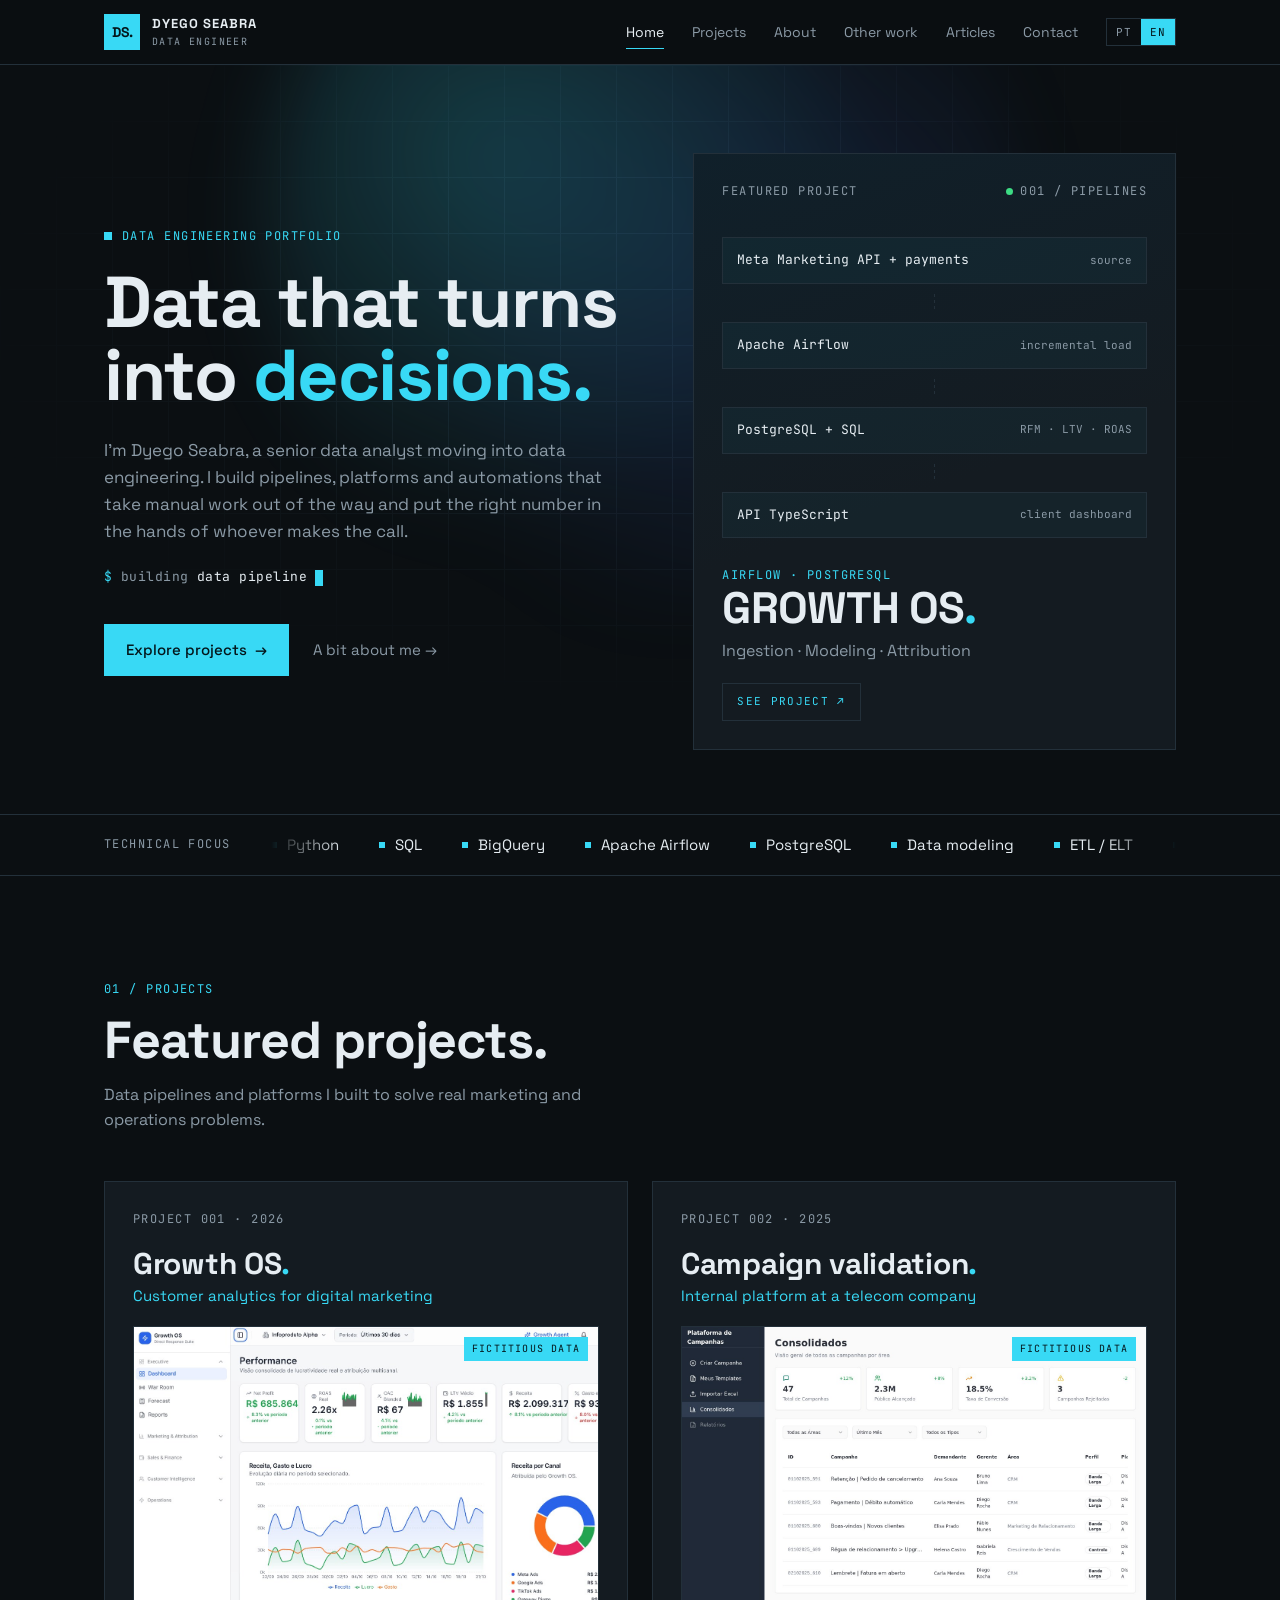
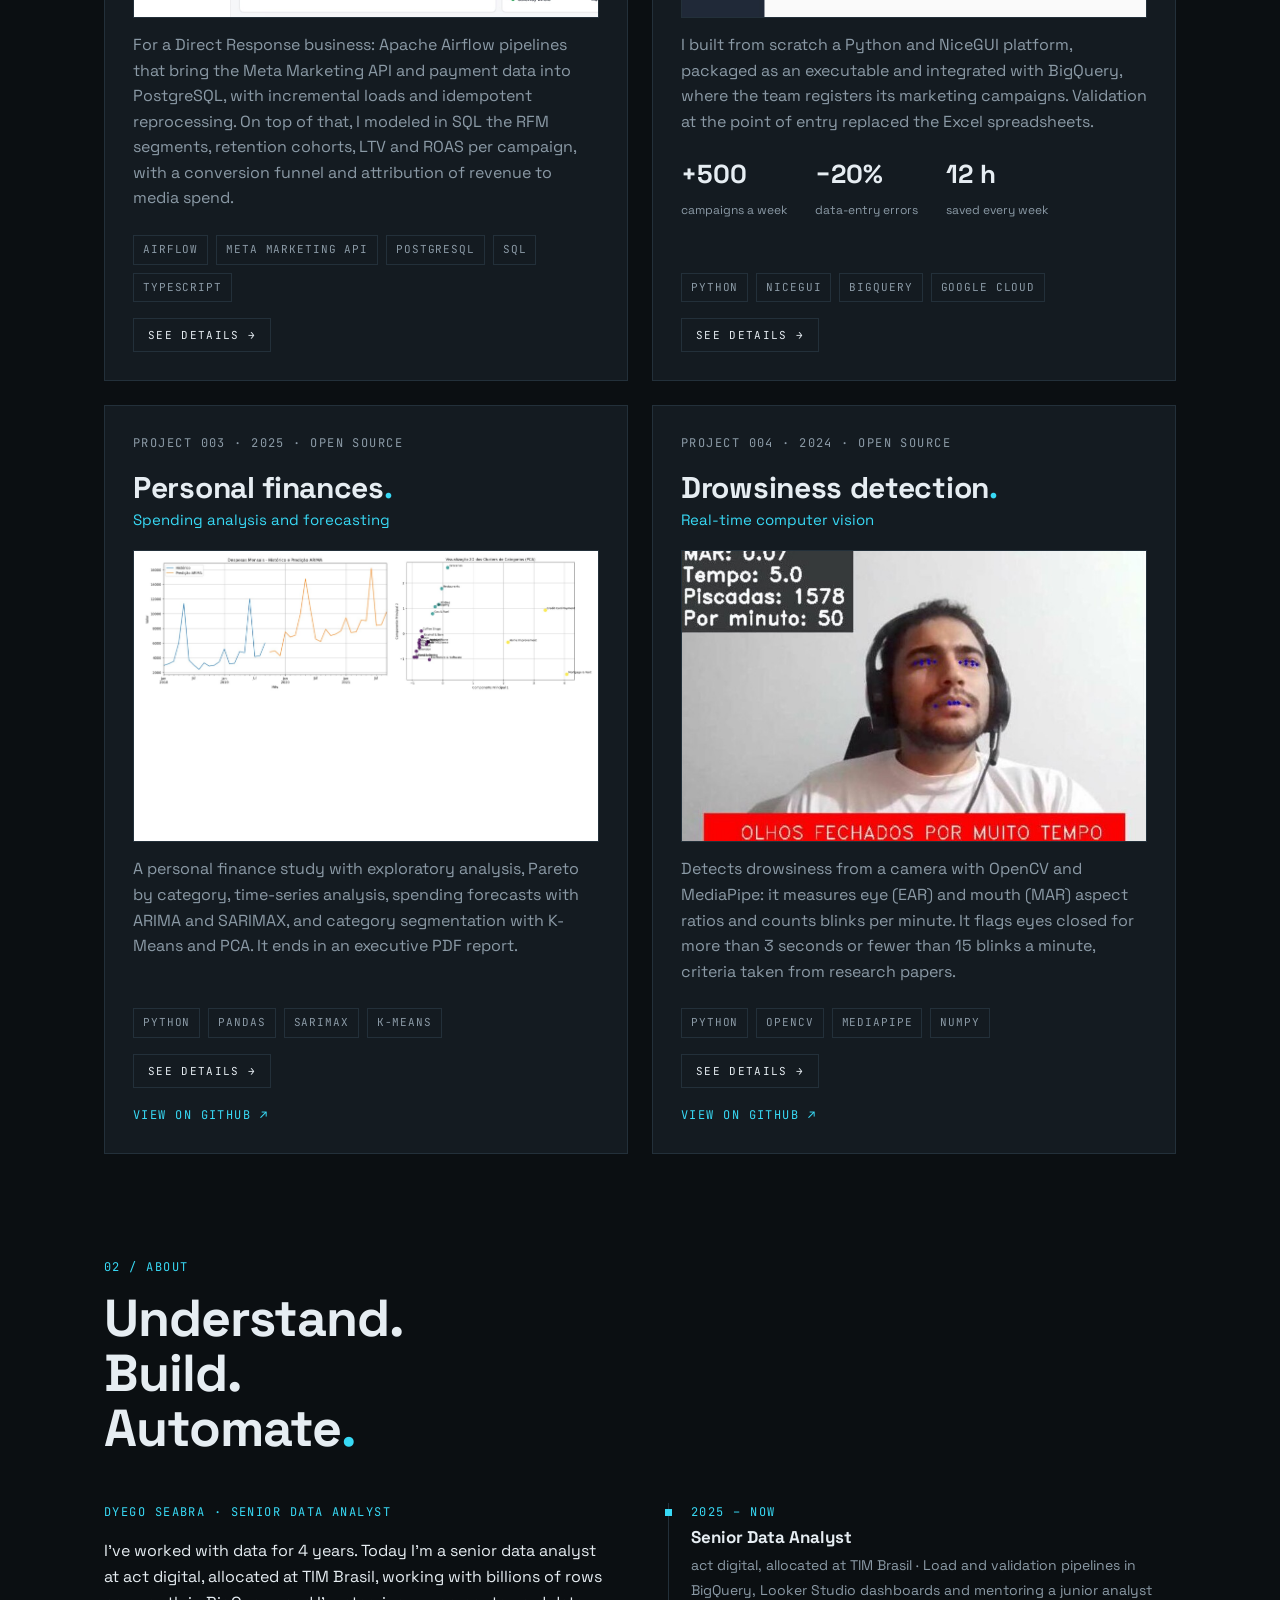
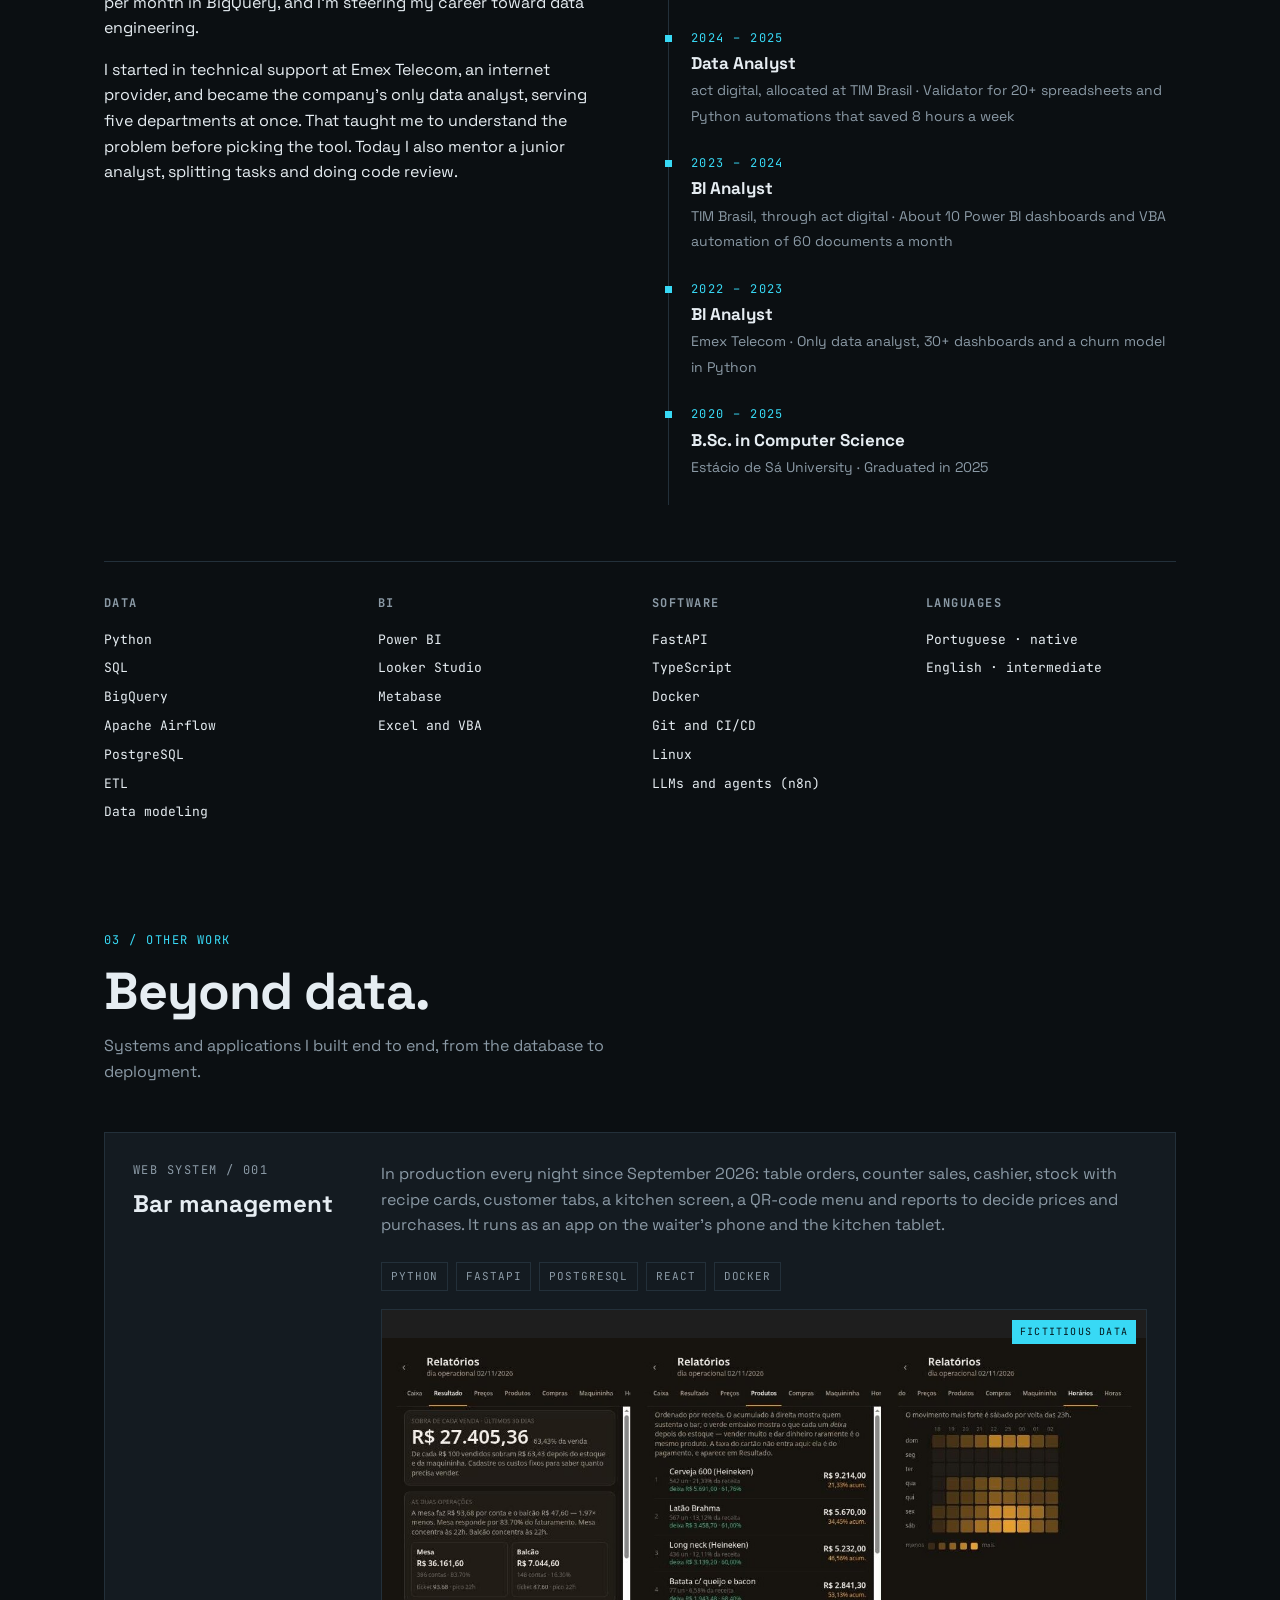
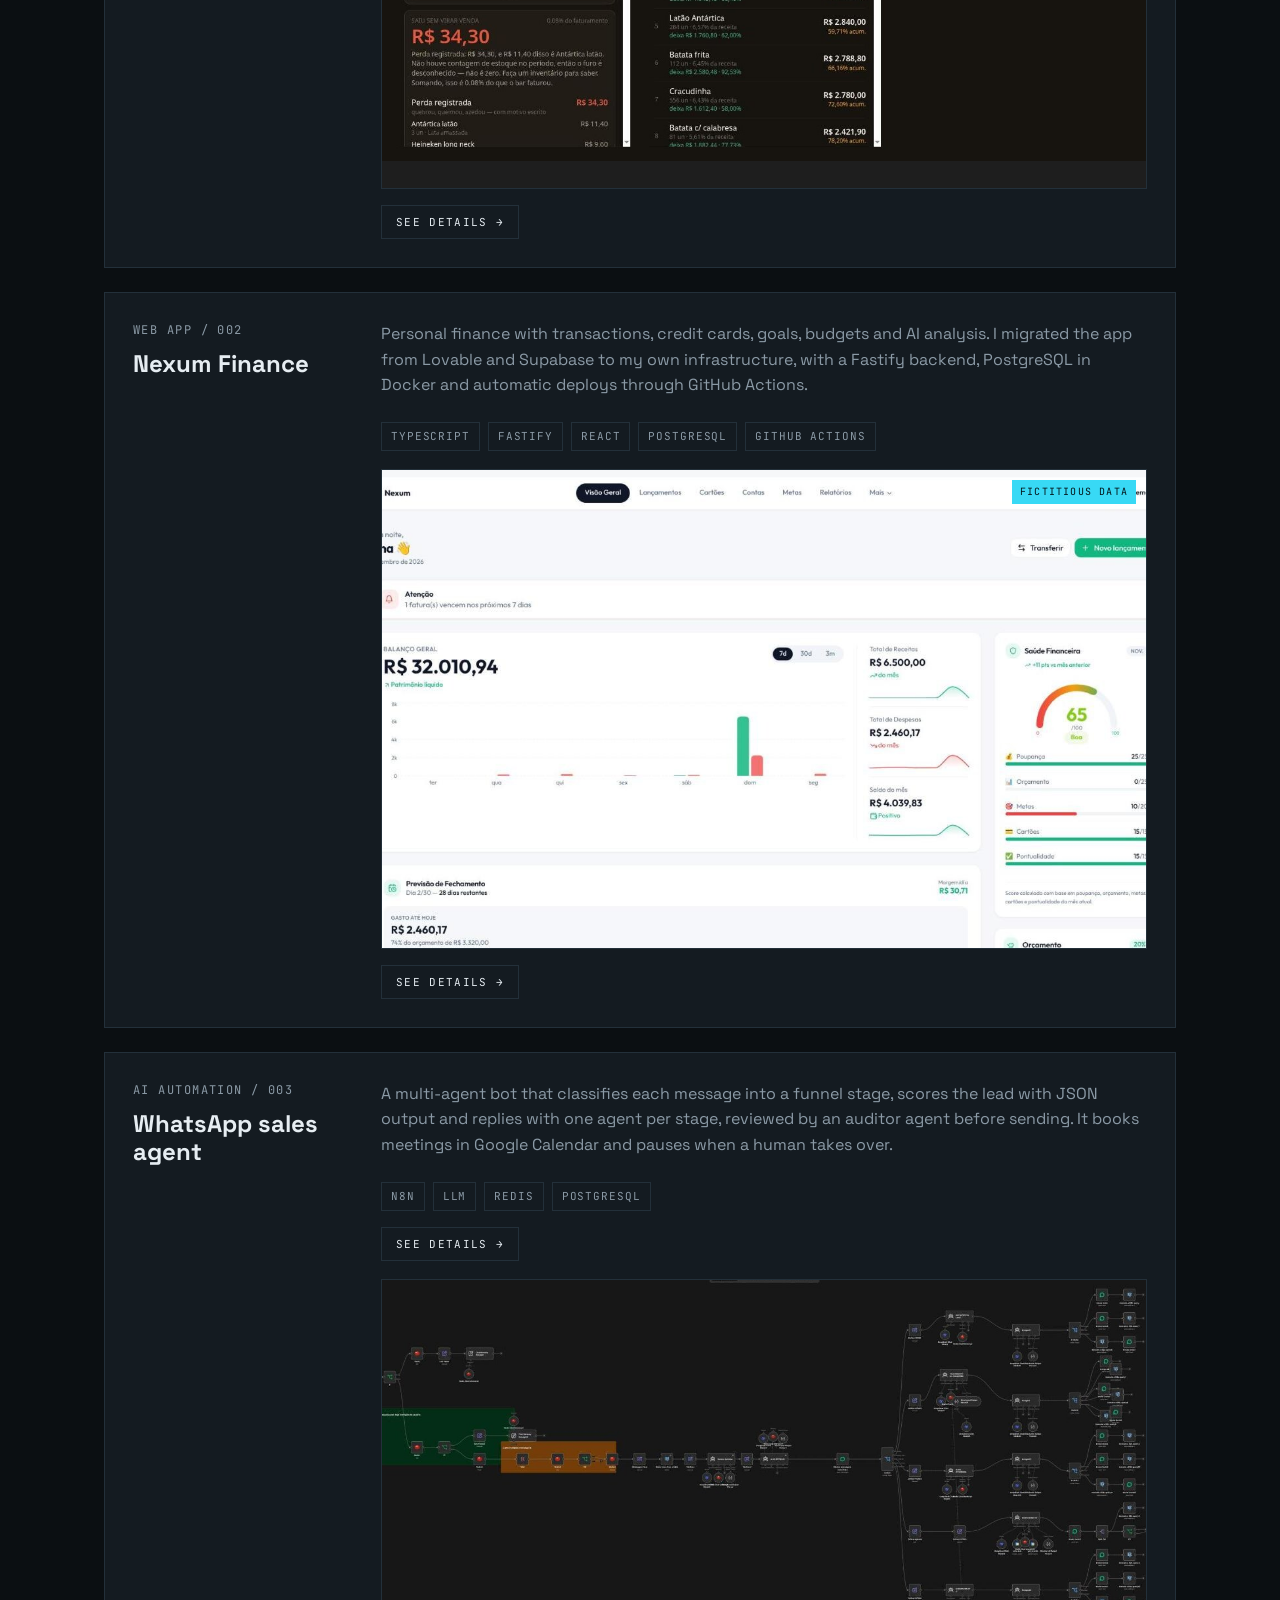
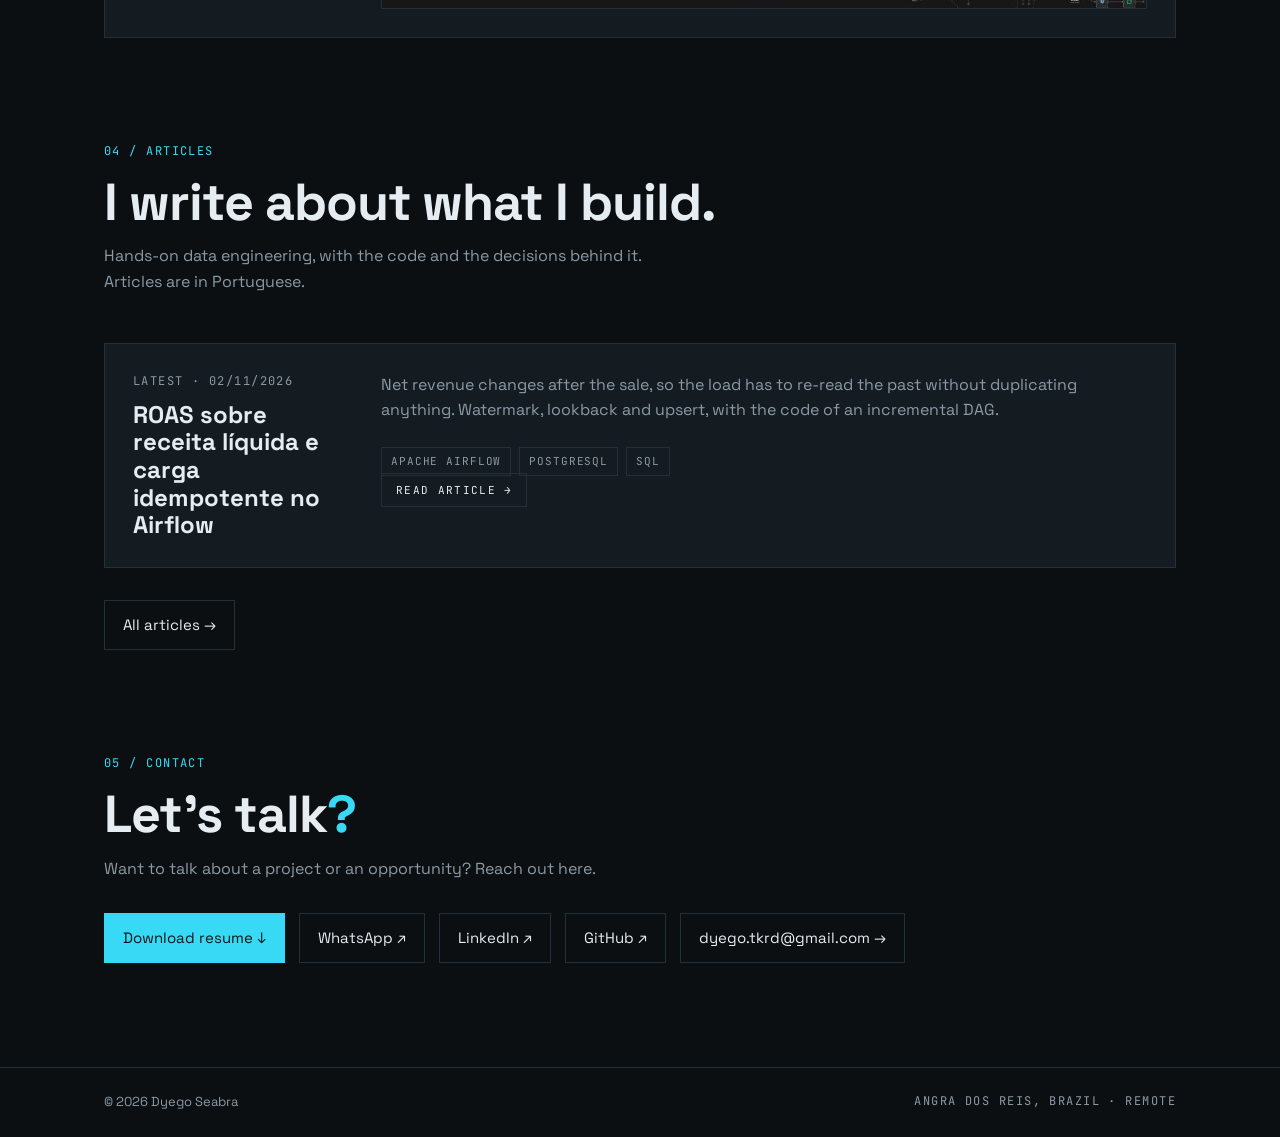
==== commit cf704c6f: "Adiciona seção de artigos e o primeiro artigo (ROAS e carga idempotente no Airflow) Co-Authored-By: " ====
--- a/index.html
+++ b/index.html
@@ -560,6 +560,7 @@
         <a href="#projetos"><span class="pt">Projetos</span><span class="en" lang="en">Projects</span></a>
         <a href="#sobre"><span class="pt">Sobre</span><span class="en" lang="en">About</span></a>
         <a href="#outros"><span class="pt">Outros trabalhos</span><span class="en" lang="en">Other work</span></a>
+        <a href="/artigos/"><span class="pt">Artigos</span><span class="en" lang="en">Articles</span></a>
         <a href="#contato"><span class="pt">Contato</span><span class="en" lang="en">Contact</span></a>
       </nav>
       <div class="langs" role="group" aria-label="Idioma / Language">
@@ -748,9 +749,30 @@
     </div>
   </section>
 
+  <section id="artigos">
+    <div class="wrap">
+      <div class="label mono"><span class="pt">04 / Artigos</span><span class="en" lang="en">04 / Articles</span></div>
+      <h2><span class="pt">Escrevo sobre o que construo.</span><span class="en" lang="en">I write about what I build.</span></h2>
+      <p class="intro pt">Engenharia de dados na prática, com o código e as decisões por trás.</p>
+      <p class="intro en" lang="en">Hands-on data engineering, with the code and the decisions behind it. Articles are in Portuguese.</p>
+      <div class="others">
+        <a class="row" href="/artigos/roas-receita-liquida-carga-idempotente-airflow/">
+          <div><div class="mono muted"><span class="pt">Mais recente</span><span class="en" lang="en">Latest</span> · <time datetime="2026-11-02">02/11/2026</time></div><h3>ROAS sobre receita líquida e carga idempotente no Airflow</h3></div>
+          <div>
+            <p class="pt">A receita líquida muda depois da venda, então a carga precisa reler o passado sem duplicar nada. Watermark, lookback e upsert, com o código de uma DAG incremental.</p>
+            <p class="en" lang="en">Net revenue changes after the sale, so the load has to re-read the past without duplicating anything. Watermark, lookback and upsert, with the code of an incremental DAG.</p>
+            <div class="tags"><span class="tag">APACHE AIRFLOW</span><span class="tag">POSTGRESQL</span><span class="tag">SQL</span></div>
+            <span class="more mono"><span class="pt">Ler artigo →</span><span class="en" lang="en">Read article →</span></span>
+          </div>
+        </a>
+      </div>
+      <div class="links"><a class="pill" href="/artigos/"><span class="pt">Todos os artigos →</span><span class="en" lang="en">All articles →</span></a></div>
+    </div>
+  </section>
+
   <section id="contato" class="contact">
     <div class="wrap">
-      <div class="label mono"><span class="pt">04 / Contato</span><span class="en" lang="en">04 / Contact</span></div>
+      <div class="label mono"><span class="pt">05 / Contato</span><span class="en" lang="en">05 / Contact</span></div>
       <h2><span class="pt">Vamos conversar</span><span class="en" lang="en">Let's talk</span><span class="accent">?</span></h2>
       <p class="intro pt">Quer falar sobre um projeto ou uma oportunidade? Me chama por aqui.</p>
       <p class="intro en" lang="en">Want to talk about a project or an opportunity? Reach out here.</p>
